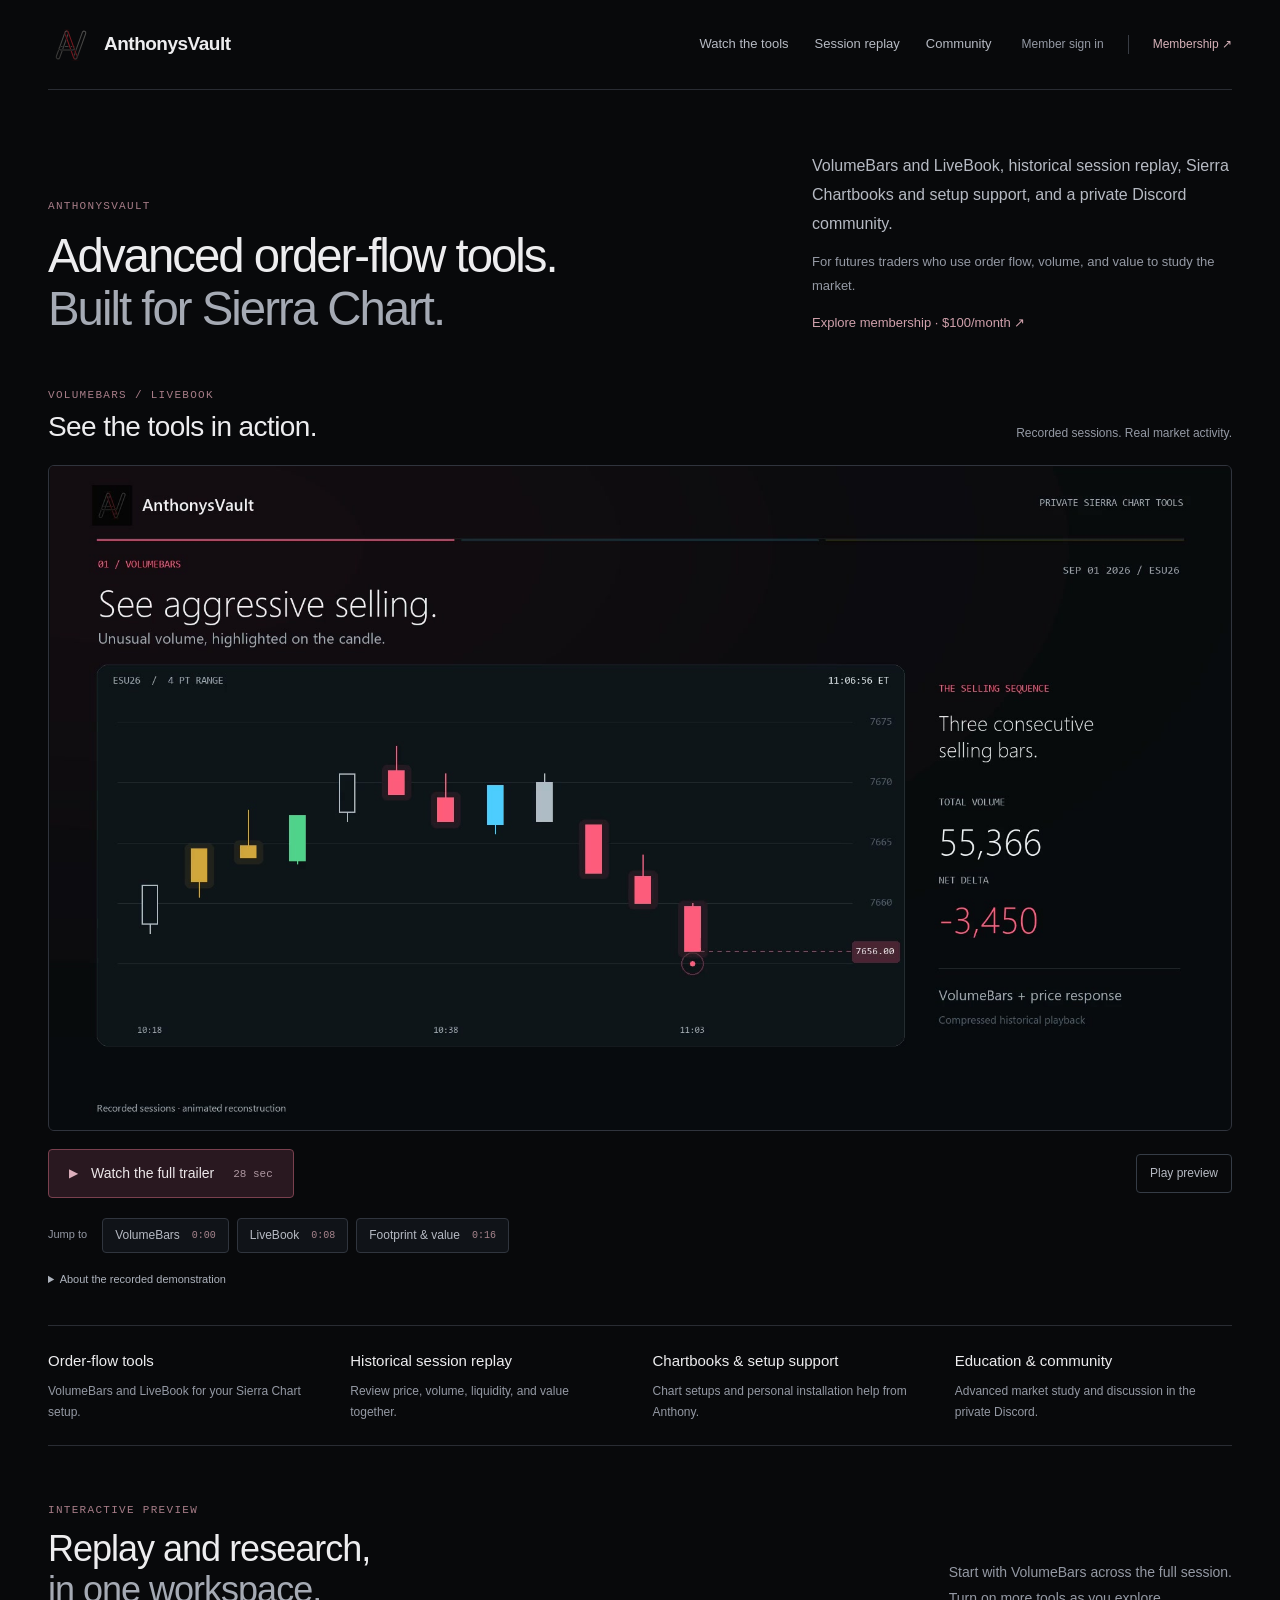
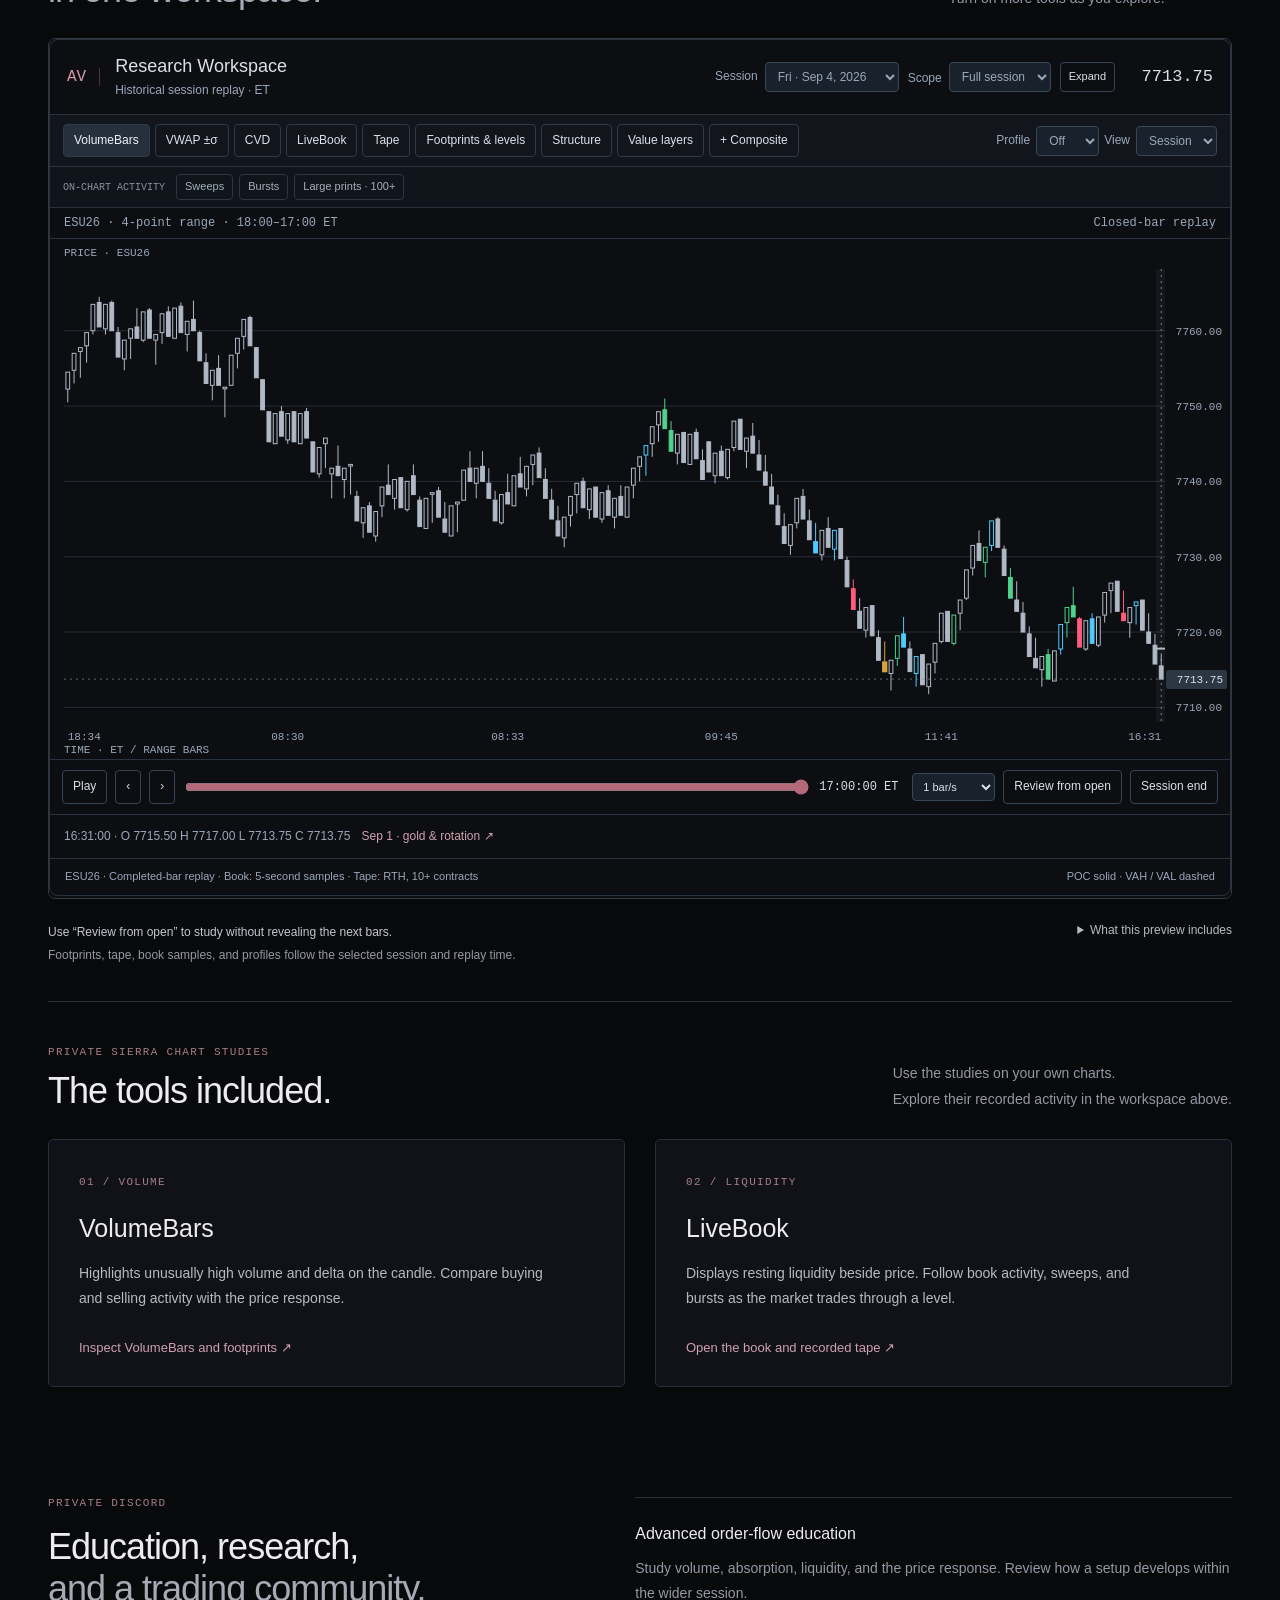
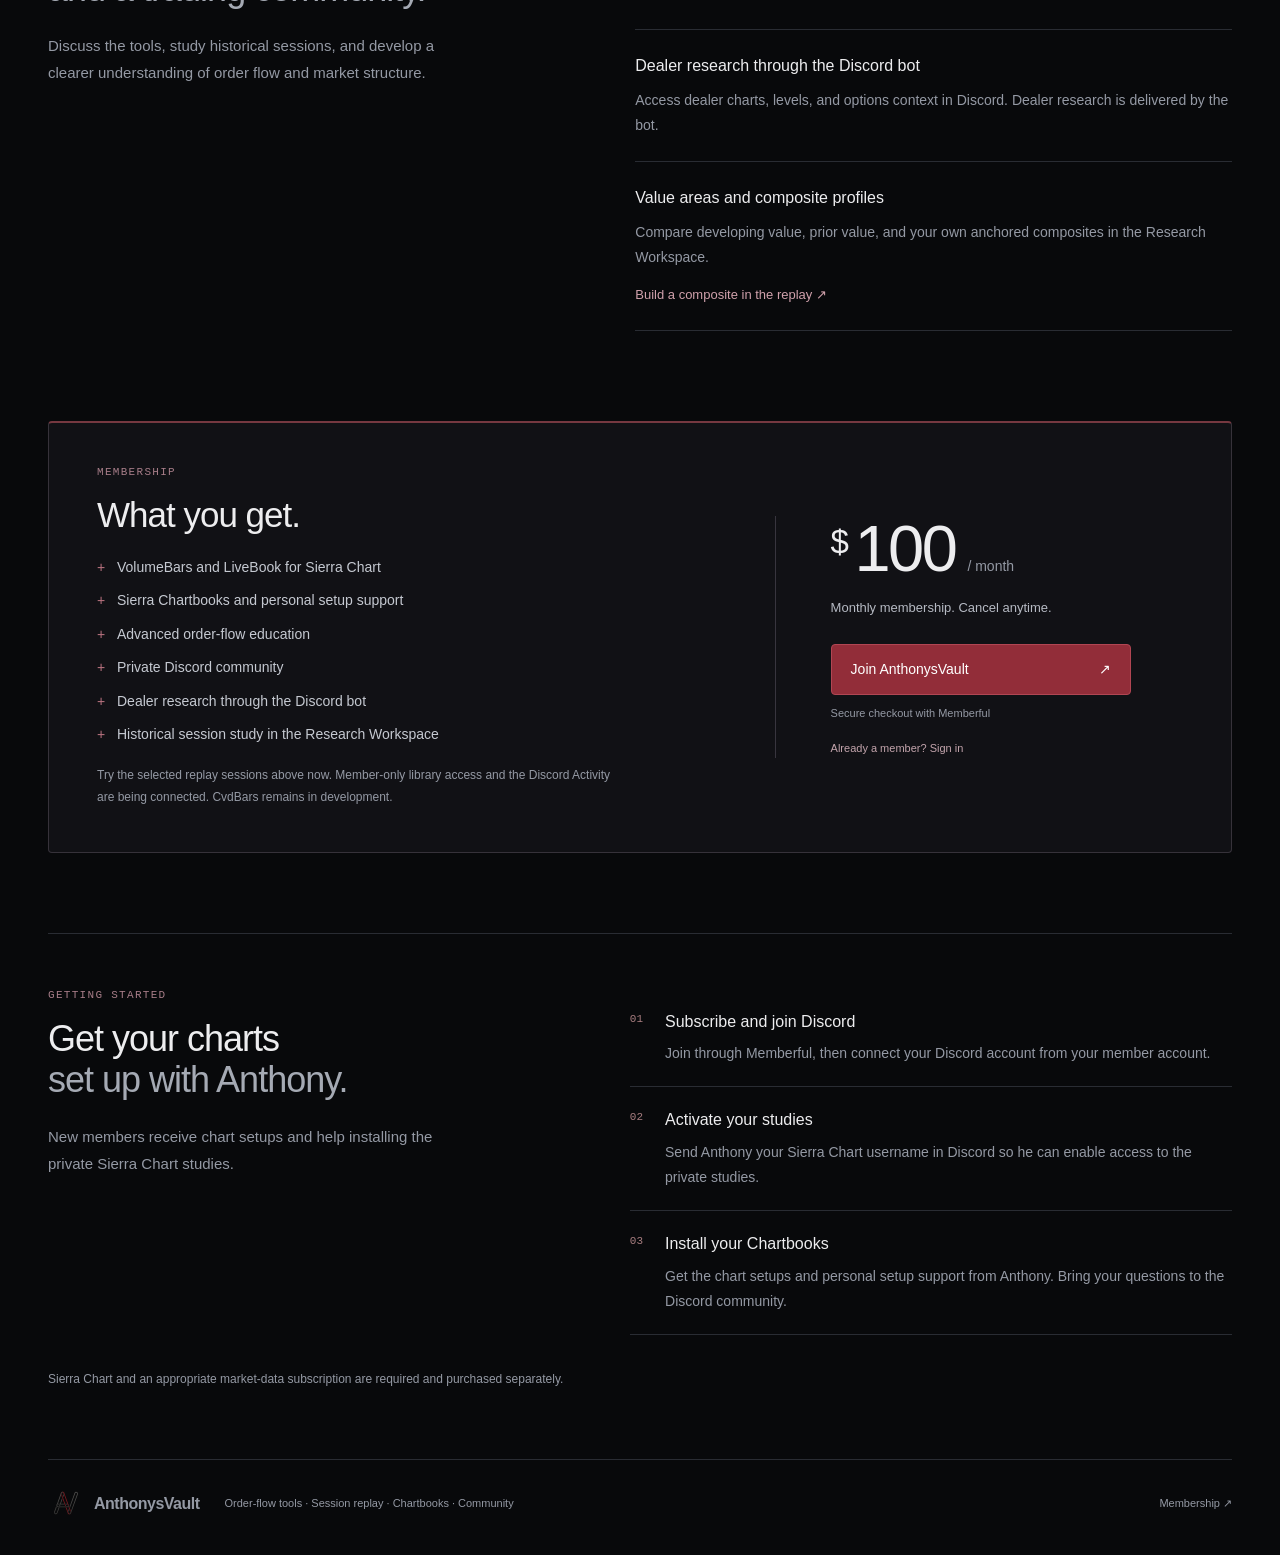
==== index.html @ d4a2fdd4 "Add Plausible analytics (WF-001 baseline) - no visual or copy change" ====
<!doctype html>
<html lang="en">
<head><meta charset="utf-8"><meta name="viewport" content="width=device-width,initial-scale=1"><title>AnthonysVault — Advanced order-flow tools for Sierra Chart</title><meta name="description" content="VolumeBars and LiveBook for Sierra Chart. Historical session replay, chartbooks and personal setup support, advanced education, and a private Discord community. $100/month."><meta name="theme-color" content="#08090b"><link rel="icon" href="assets/vault.svg" type="image/svg+xml"><link rel="stylesheet" href="site.css?v=20260917-7"><script src="site.js?v=20260921-1" defer></script>
<!-- Privacy-friendly analytics by Plausible -->
<script async src="https://plausible.io/js/pa-Hq44Lk_SXXTGRcr0beHpS.js"></script>
<script>
  window.plausible=window.plausible||function(){(plausible.q=plausible.q||[]).push(arguments)},plausible.init=plausible.init||function(i){plausible.o=i||{}};
  plausible.init()
</script>
</head>
<body id="top"><a class="skip" href="#tools-demo">Skip to the tool demonstration</a>
<header class="masthead wrap"><a class="brand" href="#top" aria-label="AnthonysVault home"><img src="assets/vault.svg" width="46" height="46" alt=""><span>AnthonysVault</span></a><nav aria-label="Main navigation"><a href="#tools-demo">Watch the tools</a><a href="#replay">Session replay</a><a href="#community">Community</a></nav><div class="member-nav"><a href="https://members.anthonyslab.shop/account" class="member-signin">Member sign in</a><a class="header-cta" href="#membership">Membership ↗</a></div></header>
<main>
<section class="intro wrap" aria-labelledby="offer-title"><div><p class="eyebrow">ANTHONYSVAULT</p><h1 id="offer-title">Advanced order-flow tools.<br><span>Built for Sierra Chart.</span></h1></div><div class="intro-copy"><p>VolumeBars and LiveBook, historical session replay, Sierra Chartbooks and setup support, and a private Discord community.</p><p class="muted">For futures traders who use order flow, volume, and value to study the market.</p><a href="#membership" class="text-link">Explore membership · $100/month ↗</a></div></section>
<section class="trailer-section wrap" id="tools-demo" aria-labelledby="trailer-title">
<div class="trailer-heading"><div><p class="eyebrow">VOLUMEBARS / LIVEBOOK</p><h2 id="trailer-title">See the tools in action.</h2></div><span>Recorded sessions. Real market activity.</span></div>
<div class="trailer-stage"><video id="hero-loop" muted loop playsinline preload="none" poster="assets/vault-loop-v2.jpg" data-src="assets/vault-loop-v2.mp4" aria-hidden="true" tabindex="-1"></video></div>
<div class="trailer-controls"><button class="watch-trailer" data-trailer="0" aria-haspopup="dialog" aria-controls="trailer-dialog"><span class="play-icon" aria-hidden="true">▶</span>Watch the full trailer <span class="duration">28 sec</span></button><button id="loop-toggle" class="loop-toggle" aria-controls="hero-loop" aria-pressed="false">Play preview</button></div>
<div class="trailer-chapters" role="group" aria-label="Trailer chapters"><span class="chapter-label">Jump to</span><button data-trailer="0" aria-haspopup="dialog" aria-controls="trailer-dialog"><span>VolumeBars</span><small>0:00</small></button><button data-trailer="8" aria-haspopup="dialog" aria-controls="trailer-dialog"><span>LiveBook</span><small>0:08</small></button><button data-trailer="16" aria-haspopup="dialog" aria-controls="trailer-dialog"><span>Footprint &amp; value</span><small>0:16</small></button></div>
<details class="trailer-notes"><summary>About the recorded demonstration</summary><p>September 1 and September 15, 2026. Dates and contracts are labeled in the film. These are animated reconstructions of recorded activity; the native Sierra Chart layout may differ. Selected historical examples do not establish trading performance.</p><p>The first sequence shows three consecutive selling bars with 55,366 contracts in total volume. The LiveBook sequence shows a 517-contract buy sweep and returning displayed offers; it does not identify an individual trader or order. The final sequence follows a gold bar with 18,887 contracts, its bid/ask footprint, cumulative delta, and developing volume profile.</p></details>
<noscript><p class="trailer-fallback"><a href="assets/vault-trailer-v2.mp4">Watch the 28-second tool demonstration ↗</a></p></noscript>
</section>
<section class="offer-summary wrap" aria-label="What AnthonysVault provides"><div><h2>Order-flow tools</h2><p>VolumeBars and LiveBook for your Sierra Chart setup.</p></div><div><h2>Historical session replay</h2><p>Review price, volume, liquidity, and value together.</p></div><div><h2>Chartbooks &amp; setup support</h2><p>Chart setups and personal installation help from Anthony.</p></div><div><h2>Education &amp; community</h2><p>Advanced market study and discussion in the private Discord.</p></div></section>
<section class="replay-section wrap" id="replay" aria-labelledby="replay-title"><div class="section-heading"><div><p class="eyebrow">INTERACTIVE PREVIEW</p><h2 id="replay-title">Replay and research,<br><span>in one workspace.</span></h2></div><p>Start with VolumeBars across the full session.<br>Turn on more tools as you explore.</p></div>
<iframe id="research-workspace" src="workspace.html?v=20260917-7" loading="lazy" title="AnthonysVault Research Workspace: session replay, VolumeBars, LiveBook, tape, footprints, and custom profiles" allow="fullscreen" allowfullscreen></iframe>
<div class="replay-under"><p><strong>Use “Review from open” to study without revealing the next bars.</strong><br>Footprints, tape, book samples, and profiles follow the selected session and replay time.</p><details><summary>What this preview includes</summary><p>Three selected ESU26 sessions: September 1, 3, and 4, 2026. The workspace supports manual replay and setup review. These examples do not establish trading performance.</p><p>VolumeBars colors come from saved Sierra Chart exports. Footprints show recorded bid × ask volume where the bar boundary reconciles. The CVD trace is cumulative delta; CvdBars is a separate study still in development.</p><p>Book snapshots are sampled every five seconds. The tape displays individual recorded RTH prints of 10+ contracts, with size and side filters. Sweep and burst markers use grouped recorded executions. Trade size does not identify a participant.</p><p>Custom composites use completed five-minute intervals. All sample times are Eastern. The web reconstruction can differ from the native Sierra studies.</p></details></div></section>
<section class="tools wrap" id="tools" aria-labelledby="tools-title"><div class="section-heading"><div><p class="eyebrow">PRIVATE SIERRA CHART STUDIES</p><h2 id="tools-title">The tools included.</h2></div><p>Use the studies on your own charts.<br>Explore their recorded activity in the workspace above.</p></div><div class="tool-grid"><article><span class="tool-number">01 / VOLUME</span><h3>VolumeBars</h3><p>Highlights unusually high volume and delta on the candle. Compare buying and selling activity with the price response.</p><button class="text-link" data-explore="volume">Inspect VolumeBars and footprints ↗</button></article><article><span class="tool-number">02 / LIQUIDITY</span><h3>LiveBook</h3><p>Displays resting liquidity beside price. Follow book activity, sweeps, and bursts as the market trades through a level.</p><button class="text-link" data-explore="tape">Open the book and recorded tape ↗</button></article></div></section>
<section class="community wrap" id="community" aria-labelledby="community-title"><div><p class="eyebrow">PRIVATE DISCORD</p><h2 id="community-title">Education, research,<br><span>and a trading community.</span></h2><p>Discuss the tools, study historical sessions, and develop a clearer understanding of order flow and market structure.</p></div><div class="community-list"><article><h3>Advanced order-flow education</h3><p>Study volume, absorption, liquidity, and the price response. Review how a setup develops within the wider session.</p></article><article><h3>Dealer research through the Discord bot</h3><p>Access dealer charts, levels, and options context in Discord. Dealer research is delivered by the bot.</p></article><article><h3>Value areas and composite profiles</h3><p>Compare developing value, prior value, and your own anchored composites in the Research Workspace.</p><button class="text-link" data-explore="value">Build a composite in the replay ↗</button></article></div></section>
<section class="membership wrap" id="membership" aria-labelledby="membership-title"><div class="membership-inner"><div><p class="eyebrow">MEMBERSHIP</p><h2 id="membership-title">What you get.</h2><ul class="membership-includes"><li>VolumeBars and LiveBook for Sierra Chart</li><li>Sierra Chartbooks and personal setup support</li><li>Advanced order-flow education</li><li>Private Discord community</li><li>Dealer research through the Discord bot</li><li>Historical session study in the Research Workspace</li></ul><p class="release-note">Try the selected replay sessions above now. Member-only library access and the Discord Activity are being connected. CvdBars remains in development.</p></div><div class="membership-price"><div class="price"><span>$</span>100<span>/ month</span></div><p>Monthly membership. Cancel anytime.</p><a class="primary-button" id="membership-open" href="https://members.anthonyslab.shop/checkout?plan=149330">Join AnthonysVault <span aria-hidden="true">↗</span></a><span class="checkout-note">Secure checkout with Memberful</span><a class="account-link" href="https://members.anthonyslab.shop/account">Already a member? Sign in</a></div></div></section>
<section class="getting-started wrap" aria-labelledby="getting-started-title"><div><p class="eyebrow">GETTING STARTED</p><h2 id="getting-started-title">Get your charts<br><span>set up with Anthony.</span></h2><p>New members receive chart setups and help installing the private Sierra Chart studies.</p></div><ol><li><span>01</span><div><h3>Subscribe and join Discord</h3><p>Join through Memberful, then connect your Discord account from your member account.</p></div></li><li><span>02</span><div><h3>Activate your studies</h3><p>Send Anthony your Sierra Chart username in Discord so he can enable access to the private studies.</p></div></li><li><span>03</span><div><h3>Install your Chartbooks</h3><p>Get the chart setups and personal setup support from Anthony. Bring your questions to the Discord community.</p></div></li></ol><p class="requirements">Sierra Chart and an appropriate market-data subscription are required and purchased separately.</p></section>
</main><footer class="wrap"><a class="brand" href="#top"><img src="assets/vault.svg" width="36" height="36" alt=""><span>AnthonysVault</span></a><span>Order-flow tools · Session replay · Chartbooks · Community</span><a href="#membership">Membership ↗</a></footer>
<dialog id="trailer-dialog" aria-labelledby="full-trailer-title" aria-describedby="full-trailer-description"><div class="trailer-dialog-head"><div><p class="eyebrow">ANTHONYSVAULT</p><h2 id="full-trailer-title">The tools in action.</h2></div><button id="close-trailer" aria-label="Close trailer">Close <span aria-hidden="true">×</span></button></div><video id="full-trailer" controls playsinline preload="none" poster="assets/vault-trailer-v2.jpg" data-src="assets/vault-trailer-v2.mp4" aria-label="AnthonysVault tool demonstration"><track kind="captions" src="assets/vault-trailer-v1.vtt" srclang="en" label="English — tool descriptions"></video><div class="trailer-dialog-foot"><p id="full-trailer-description">VolumeBars, LiveBook, footprints, and value. Recorded sessions with original music.</p><a href="assets/vault-trailer-v2.mp4" target="_blank" rel="noopener">Open video ↗</a></div><p id="trailer-loading" role="status" hidden>Loading trailer…</p><p id="trailer-error" role="status" hidden>The video could not load. Use “Open video” to watch it directly.</p></dialog>
<noscript><p class="noscript">Enable JavaScript to use the interactive replay. Membership details and checkout remain available.</p></noscript></body></html>
---- site.css ----
:root{color-scheme:dark;--bg:#08090b;--panel:#101217;--line:#292c33;--ink:#ededef;--soft:#b6bac3;--muted:#9499a4;--red:#a93640;font:16px/1.6 'Segoe UI',Arial,sans-serif}*{box-sizing:border-box}html{scroll-behavior:smooth;scroll-padding-top:30px}body{margin:0;background:var(--bg);color:var(--ink);-webkit-font-smoothing:antialiased}button,input,select{font:inherit}button{cursor:pointer;border:0;background:none;color:inherit}a{color:inherit;text-decoration:none}button:hover,a:hover{color:#fff}button:focus-visible,a:focus-visible,summary:focus-visible{outline:2px solid #69c5d8;outline-offset:4px}.wrap{width:min(1440px,calc(100% - 96px));margin-inline:auto}.masthead{min-height:90px;display:flex;align-items:center;gap:30px;border-bottom:1px solid var(--line)}.brand{display:flex;align-items:center;gap:10px;font-size:19px;font-weight:600;letter-spacing:-.5px}.brand img{filter:brightness(1.5);mix-blend-mode:lighten}.masthead nav{margin-left:auto;display:flex;gap:26px;font-size:13px;color:var(--soft)}.member-nav{display:flex;align-items:center;gap:24px;font-size:12px}.member-signin{color:var(--muted)}.header-cta{border-left:1px solid #383c44;padding-left:24px;color:#d5b1b8}.intro{padding-block:62px 44px;display:grid;grid-template-columns:1.7fr 1fr;align-items:end;gap:50px}.eyebrow,.tool-number{font:11px Consolas,monospace;letter-spacing:1.3px;color:#a77d88;margin:0 0 17px}h1,h2,h3,p{margin-top:0}h1{font-size:clamp(36px,3.7vw,60px);letter-spacing:-2px;font-weight:400;line-height:1.12;margin:0}h1 span,h2 span{color:#a5aab4}.intro-copy p{font-size:16px;color:var(--soft);margin-bottom:12px;line-height:1.8}.intro-copy p.muted{font-size:13px;color:var(--muted)}.text-link{font-size:13px;color:#d0a1ac;padding:0;text-align:left;line-height:1.8}.offer-summary{display:grid;grid-template-columns:repeat(4,minmax(0,1fr));gap:25px;border-block:1px solid var(--line);padding-block:23px}.offer-summary h2{font-size:15px;font-weight:500;margin:0 0 8px}.offer-summary p{font-size:12px;color:var(--muted);line-height:1.7;margin:0;max-width:260px}.replay-section{padding-top:58px}.section-heading{display:flex;justify-content:space-between;gap:40px;align-items:flex-end;margin-bottom:27px}.section-heading h2,.community h2,.membership h2,.getting-started h2{font-size:36px;line-height:1.15;font-weight:400;letter-spacing:-1px;margin:0}.section-heading .eyebrow{margin-bottom:12px}.section-heading>p{color:var(--muted);font-size:14px;line-height:1.8;margin:0}#research-workspace{display:block;width:100%;height:765px;border:1px solid #343841;border-radius:7px;background:#0c0e12}.replay-under{display:grid;grid-template-columns:1.35fr 1fr;gap:55px;padding-block:22px 35px;color:var(--muted);font-size:12px}.replay-under>p{line-height:1.9;margin:0}.replay-under strong{font-weight:400;color:#c2c8d1}.replay-under details summary{text-align:right;cursor:pointer;color:#b6bac3}.replay-under details p{margin:15px 0 0;line-height:1.7}.tools{padding-block:44px 70px;border-top:1px solid var(--line)}.tool-grid{display:grid;grid-template-columns:1fr 1fr;gap:30px}.tool-grid article{padding:27px 30px;background:#101217;border:1px solid #292e37;border-radius:5px}.tool-grid h3{font-size:25px;font-weight:400;margin:16px 0 13px}.tool-grid p{font-size:14px;color:var(--soft);max-width:470px;line-height:1.8;margin-bottom:22px}.community{display:grid;grid-template-columns:1fr 1.2fr;gap:90px;padding-block:40px 90px}.community>div>p:not(.eyebrow),.getting-started>div>p:not(.eyebrow){color:var(--muted);font-size:15px;line-height:1.8;margin:23px 0;max-width:420px}.community-list article{padding:23px 0;border-bottom:1px solid var(--line)}.community-list article:first-child{border-top:1px solid var(--line)}.community-list h3{font-size:16px;font-weight:500;margin:0 0 9px}.community-list p{font-size:14px;color:var(--muted);line-height:1.8;margin:0}.community-list button{margin-top:13px}.membership{padding-bottom:80px}.membership-inner{display:grid;grid-template-columns:1.5fr 1fr;gap:65px;background:#111115;border:1px solid #36323a;border-top:2px solid #763840;border-radius:4px;padding:43px 48px}.membership h2{font-size:35px;margin-bottom:21px}.membership-includes{padding:0;list-style:none;display:grid;gap:11px;color:#c5c9d1;font-size:14px}.membership-includes li{padding-left:20px;position:relative}.membership-includes li:before{content:'+';color:#b97380;position:absolute;left:0}.release-note{font-size:12px;color:var(--muted);line-height:1.8;margin:20px 0 0;max-width:530px}.membership-price{align-self:center;border-left:1px solid #38353e;padding-left:55px}.price{display:flex;gap:4px;align-items:baseline;font-size:65px;font-weight:300;letter-spacing:-2.5px;line-height:1}.price>span:first-child{font-size:33px;align-self:flex-start;padding-top:9px;margin-right:4px}.price>span:last-child{font-size:14px;color:var(--muted);letter-spacing:0;margin-left:8px}.membership-price>p{font-size:13px;color:var(--soft);margin:17px 0 25px}.primary-button{width:100%;max-width:300px;padding:13px 19px;display:flex;justify-content:space-between;gap:20px;align-items:center;background:#922d39;border:1px solid #b14653;border-radius:4px;font-size:14px;color:#fff}.primary-button:hover{background:#a93745}.checkout-note,.account-link{display:block;font-size:11px;color:var(--muted);margin-top:10px}.account-link{color:#c3a4ac;margin-top:18px}.getting-started{display:grid;grid-template-columns:1fr 1.2fr;gap:30px 80px;padding-block:55px 70px;border-top:1px solid var(--line)}.getting-started ol{list-style:none;padding:0;margin:0}.getting-started li{display:flex;gap:22px;padding:20px 0;border-bottom:1px solid var(--line)}.getting-started li>span{font:11px Consolas,monospace;color:#a87e80;padding-top:4px}.getting-started h3{font-size:16px;font-weight:500;margin:0 0 7px}.getting-started li p{font-size:14px;color:var(--muted);line-height:1.8;margin:0}.requirements{grid-column:1/-1;font-size:12px;color:var(--muted);margin:5px 0 0}footer{display:flex;align-items:center;gap:25px;border-top:1px solid var(--line);padding:25px 0 30px;font-size:11px;color:var(--muted)}footer .brand{font-size:16px}footer>a:last-child{margin-left:auto}.skip{position:fixed;left:16px;top:-100px;background:#252b35;padding:10px;z-index:20}.skip:focus{top:12px}.noscript{text-align:center;padding:20px;color:var(--soft)}@media(max-width:1100px){.wrap{width:calc(100% - 60px)}.masthead{gap:20px}.masthead nav{gap:18px}.member-signin{display:none}.intro{grid-template-columns:1.5fr 1fr;gap:30px}h1{font-size:42px}.community,.getting-started{gap:40px}.membership-inner{gap:35px;padding:35px}.membership-price{padding-left:30px}}@media(max-width:760px){.wrap{width:calc(100% - 32px)}.masthead{min-height:76px;gap:12px}.masthead nav{display:none}.member-nav{margin-left:auto}.brand{font-size:16px}.brand img{width:38px;height:38px}.header-cta{border:0;padding:0;font-size:12px}.intro{display:block;padding-block:35px}.intro-copy{margin-top:24px}.intro-copy p{font-size:14px;max-width:560px}h1{font-size:40px;letter-spacing:-1.7px}.offer-summary{grid-template-columns:1fr 1fr;gap:24px 20px}.offer-summary h2{font-size:14px}.replay-section{padding-top:38px}.section-heading{display:block;margin-bottom:20px}.section-heading h2,.community h2,.getting-started h2{font-size:30px}.section-heading>p{margin-top:15px;font-size:13px}.replay-under{display:block;font-size:11px;padding-bottom:28px}.replay-under details{margin-top:15px}.replay-under details summary{text-align:left}.tool-grid{grid-template-columns:1fr;gap:15px}.tool-grid article{padding:24px}.tools{padding-block:32px 42px}.community{grid-template-columns:1fr;gap:15px;padding-block:15px 48px}.community>div>p:not(.eyebrow){max-width:560px}.membership{padding-bottom:45px}.membership-inner{grid-template-columns:1fr;gap:26px;padding:27px 24px}.membership-price{border-left:0;border-top:1px solid #38353e;padding:27px 0 0}.membership h2{font-size:30px}.membership-includes{font-size:13px}.getting-started{grid-template-columns:1fr;gap:10px;padding-block:35px 45px}.requirements{margin-top:20px}footer{flex-wrap:wrap;gap:15px}footer>span{order:3;width:100%;font-size:10px}footer>a:last-child{font-size:11px}#research-workspace{height:1180px}}@media(max-width:380px){h1{font-size:34px}.brand{font-size:15px}.brand img{width:30px;height:30px}.header-cta{font-size:11px}.offer-summary h2{font-size:13px}}@media(prefers-reduced-motion:reduce){html{scroll-behavior:auto}}
.trailer-section{padding:10px 0 37px}.trailer-heading{display:flex;align-items:end;justify-content:space-between;gap:25px;margin-bottom:22px}.trailer-heading .eyebrow{margin-bottom:9px}.trailer-heading h2{font-size:28px;line-height:1.2;font-weight:400;letter-spacing:-.6px;margin:0}.trailer-heading>span{color:var(--muted);font-size:12px}.trailer-stage{overflow:hidden;aspect-ratio:16/9;border:1px solid #30343d;border-radius:6px;background:#090b0e}.trailer-stage video{display:block;width:100%;height:100%;object-fit:contain}.trailer-controls{display:flex;justify-content:space-between;align-items:center;gap:15px;padding:18px 0}.watch-trailer{display:flex;align-items:center;gap:13px;color:#ece7e9;font-size:14px;background:#291820;border:1px solid #79404e;border-radius:4px;padding:12px 20px}.watch-trailer:hover{background:#39202b}.play-icon{font-size:12px;color:#dcafbc}.watch-trailer .duration{font:11px Consolas,monospace;color:#af98a2;padding-left:6px}.loop-toggle{font-size:12px;color:var(--soft);border:1px solid #353c46;border-radius:4px;padding:9px 13px}.loop-toggle:hover{background:#161b23}.trailer-notes{font-size:11px;color:var(--muted);max-width:1000px}.trailer-notes summary{cursor:pointer;color:#adb3bd}.trailer-notes p{line-height:1.9;margin:13px 0 0}.trailer-fallback{font-size:13px;margin-top:18px}.trailer-open{overflow:hidden}#trailer-dialog{padding:22px;width:min(1200px,calc(100vw - 40px));max-height:calc(100dvh - 40px);background:#0e1116;color:var(--ink);border:1px solid #3d414c;border-radius:9px;overflow:auto}#trailer-dialog::backdrop{background:#030508e8;backdrop-filter:blur(7px)}.trailer-dialog-head{display:flex;align-items:center;justify-content:space-between;gap:20px;margin-bottom:18px}.trailer-dialog-head .eyebrow{margin-bottom:5px}.trailer-dialog-head h2{font-weight:400;font-size:23px;letter-spacing:-.4px;margin:0}#close-trailer{font-size:13px;color:#c8cbd4;padding:9px 12px;border:1px solid #373d47;border-radius:4px}#close-trailer span{font-size:20px;padding-left:10px}#full-trailer{display:block;background:#090b0e;width:100%;max-height:calc(100dvh - 230px);aspect-ratio:16/9}.trailer-dialog-foot{display:flex;align-items:center;justify-content:space-between;gap:20px;margin-top:16px;font-size:11px;color:var(--muted)}.trailer-dialog-foot p{margin:0}.trailer-dialog-foot a{color:#c7a9b2;white-space:nowrap}#trailer-error{font-size:13px;color:#e0afb5;margin:14px 0 0}@media(max-width:760px){.trailer-section{padding-top:0;padding-bottom:30px}.trailer-heading{display:block;margin-bottom:17px}.trailer-heading h2{font-size:25px}.trailer-heading>span{display:block;margin-top:10px;font-size:11px}.trailer-controls{padding:13px 0}.watch-trailer{font-size:12px;padding:11px 13px;gap:9px}.watch-trailer .duration{font-size:10px;padding-left:0}.loop-toggle{font-size:11px;padding:9px 10px}#trailer-dialog{padding:15px;width:calc(100vw - 24px);max-height:calc(100dvh - 24px)}.trailer-dialog-head h2{font-size:20px}.trailer-dialog-foot{align-items:start;gap:14px}.trailer-dialog-foot p{max-width:220px}}@media(max-width:380px){.watch-trailer{font-size:11px;padding:10px;gap:7px}.watch-trailer .duration{display:none}}
#trailer-dialog.portrait-film{width:min(530px,calc(100vw - 24px))}#trailer-dialog.portrait-film #full-trailer{height:min(66dvh,740px);max-height:calc(100dvh - 210px);aspect-ratio:9/16;object-fit:contain}#trailer-dialog.portrait-film .trailer-dialog-foot{font-size:10px;gap:12px}

.trailer-chapters{display:flex;align-items:center;flex-wrap:wrap;gap:8px;padding:2px 0 18px}.chapter-label{font-size:11px;color:var(--muted);margin-right:7px}.trailer-chapters button{display:inline-flex;align-items:center;gap:12px;padding:8px 12px;border:1px solid #30353e;border-radius:4px;background:#101318;text-align:left;line-height:1.4}.trailer-chapters button:hover{border-color:#925a6a;background:#20171d}.trailer-chapters button span{font-size:12px;color:var(--soft)}.trailer-chapters small{font:10px Consolas,monospace;color:#a7848d}@media(max-width:460px){.trailer-chapters{gap:7px}.chapter-label{flex-basis:100%;margin:0 0 2px}.trailer-chapters button{gap:9px;padding:8px 10px}.trailer-chapters button span{font-size:11px}}
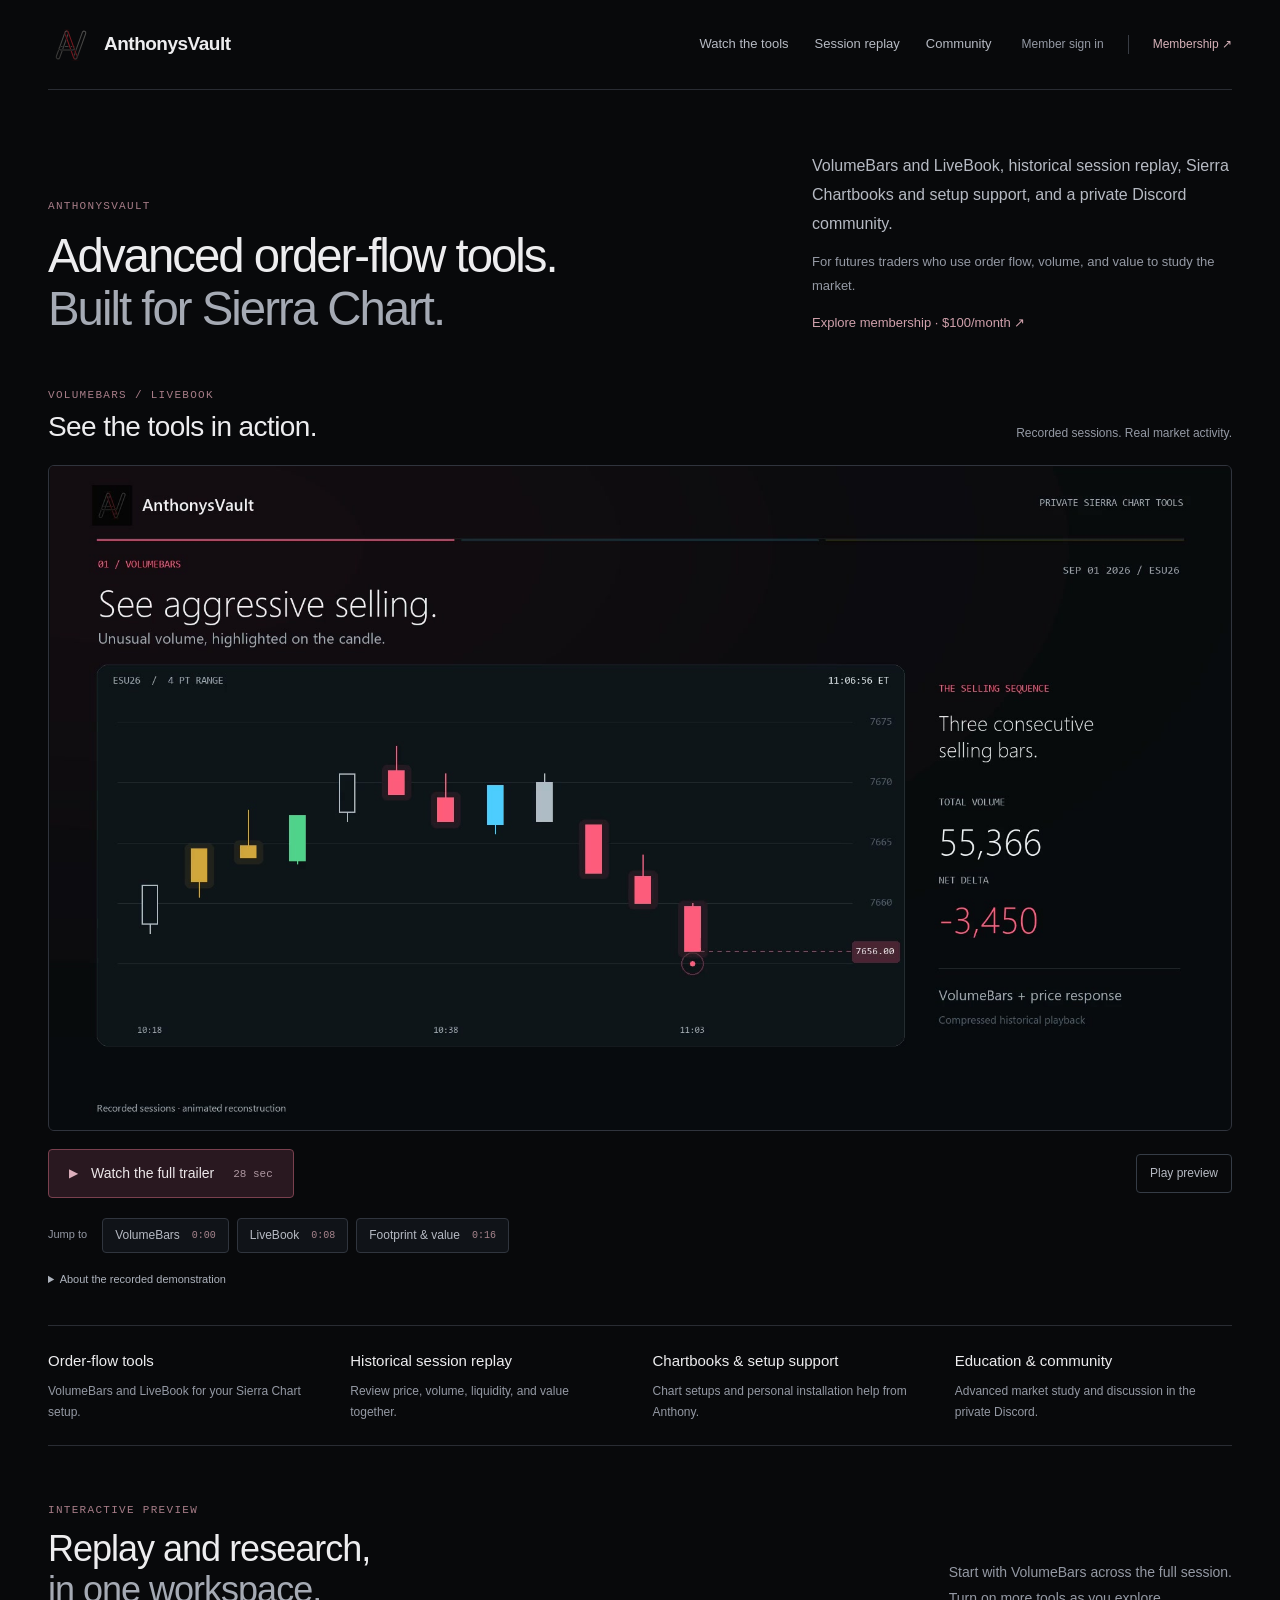
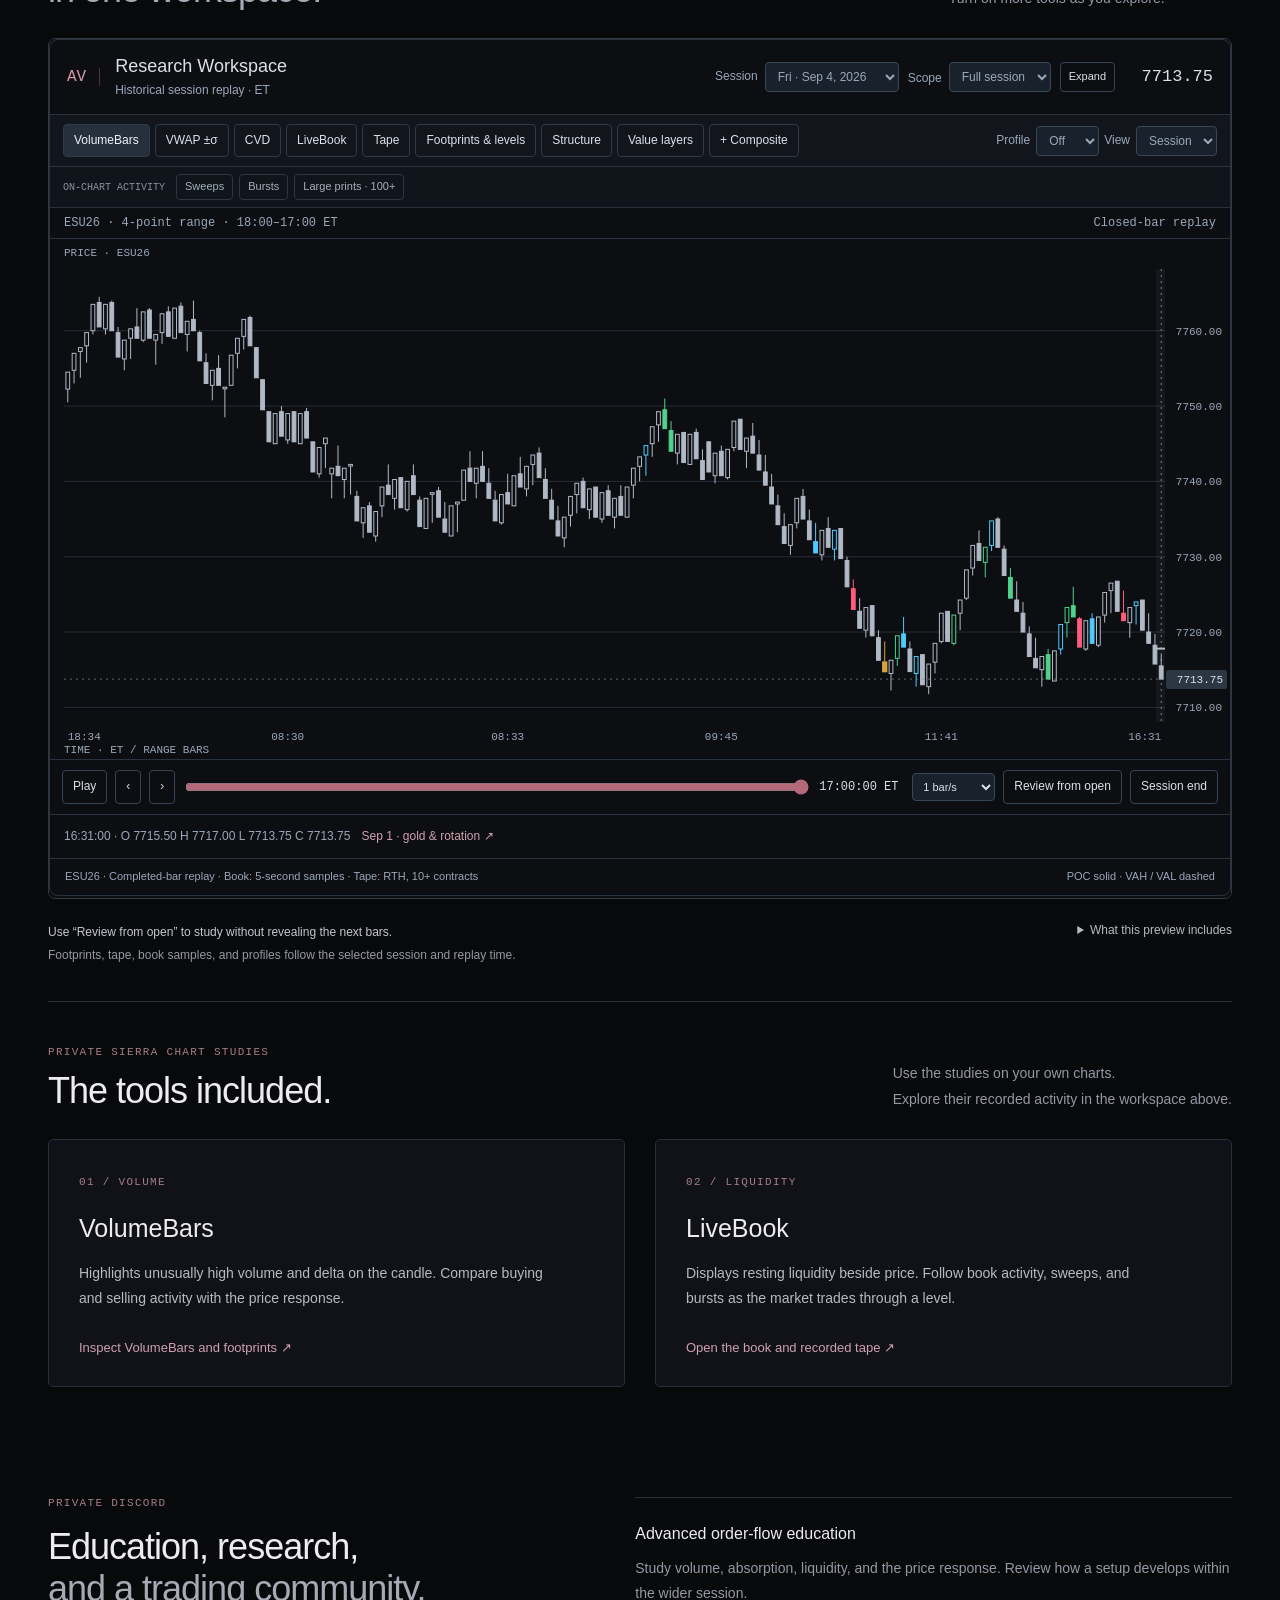
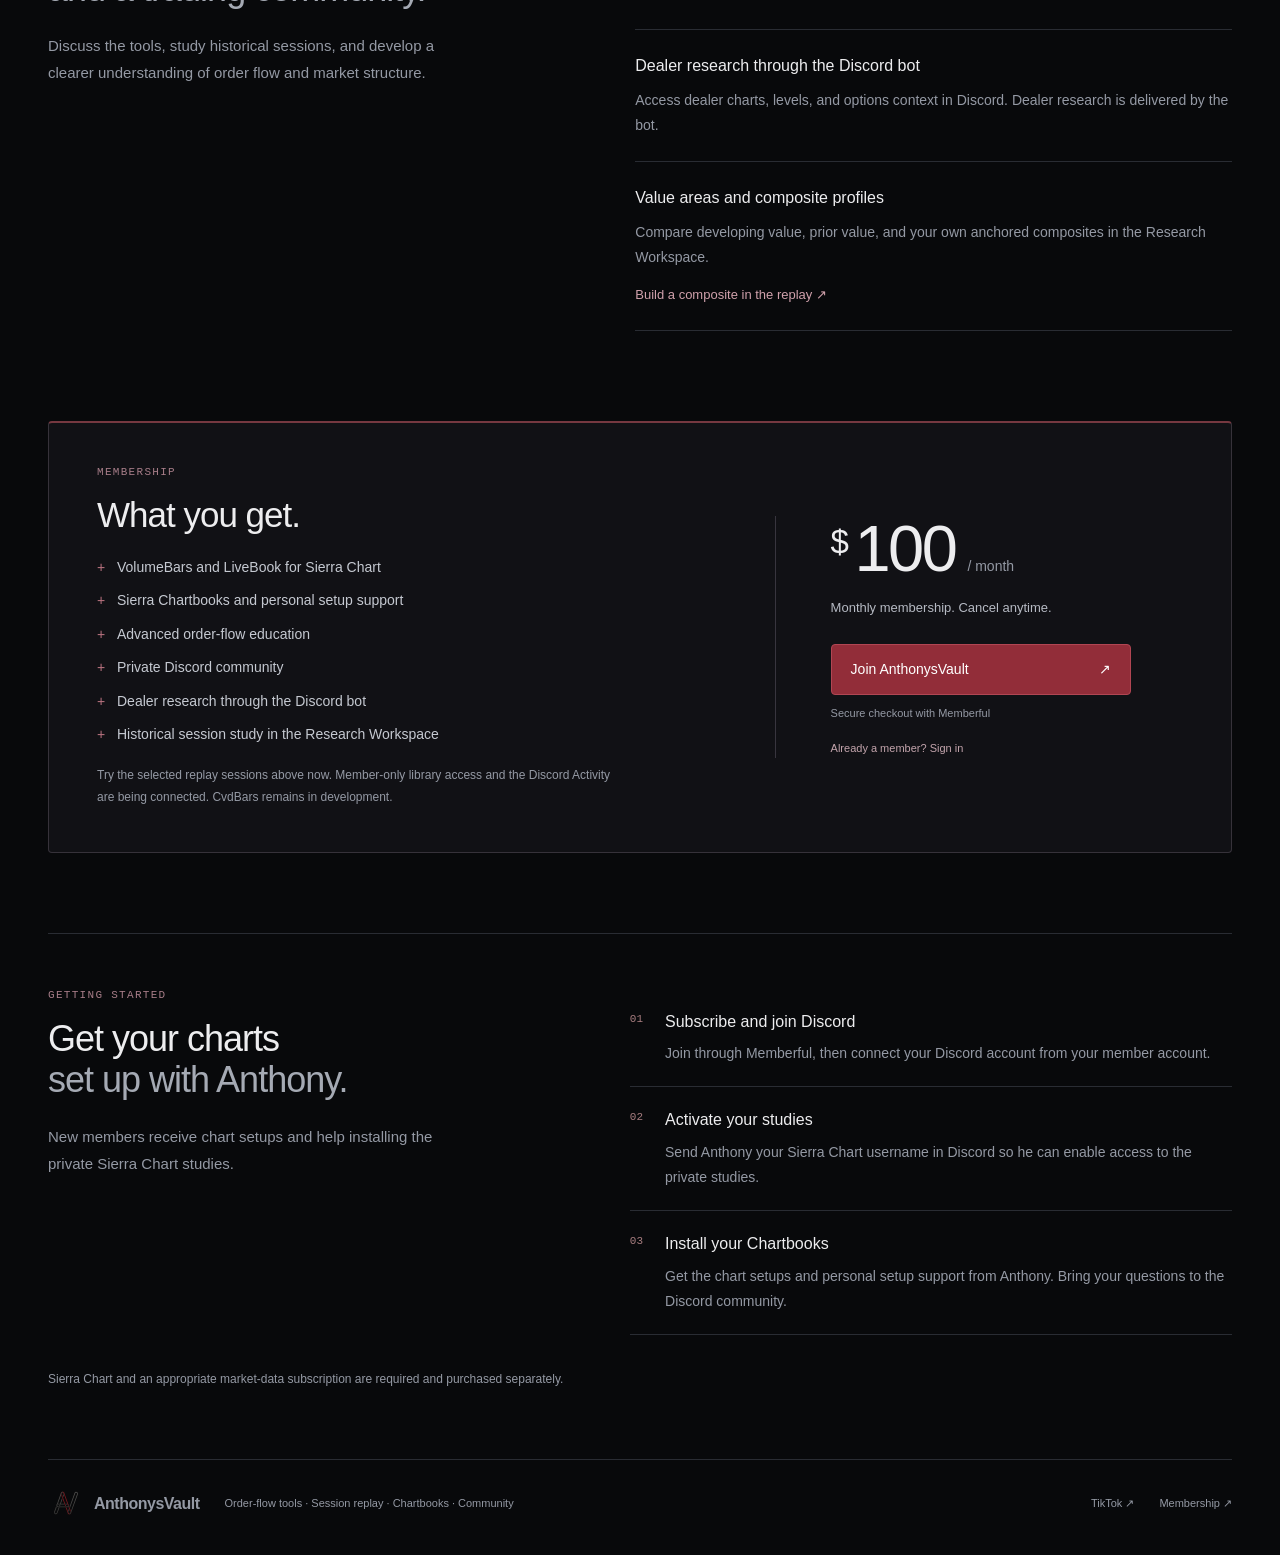
==== commit 919d397f: "Add TikTok link to footer - no analytics change" ====
--- a/index.html
+++ b/index.html
@@ -1,6 +1,6 @@
 <!doctype html>
 <html lang="en">
-<head><meta charset="utf-8"><meta name="viewport" content="width=device-width,initial-scale=1"><title>AnthonysVault — Advanced order-flow tools for Sierra Chart</title><meta name="description" content="VolumeBars and LiveBook for Sierra Chart. Historical session replay, chartbooks and personal setup support, advanced education, and a private Discord community. $100/month."><meta name="theme-color" content="#08090b"><link rel="icon" href="assets/vault.svg" type="image/svg+xml"><link rel="stylesheet" href="site.css?v=20260917-7"><script src="site.js?v=20260921-1" defer></script>
+<head><meta charset="utf-8"><meta name="viewport" content="width=device-width,initial-scale=1"><title>AnthonysVault — Advanced order-flow tools for Sierra Chart</title><meta name="description" content="VolumeBars and LiveBook for Sierra Chart. Historical session replay, chartbooks and personal setup support, advanced education, and a private Discord community. $100/month."><meta name="theme-color" content="#08090b"><link rel="icon" href="assets/vault.svg" type="image/svg+xml"><link rel="stylesheet" href="site.css?v=20260930-1"><script src="site.js?v=20260921-1" defer></script>
 <!-- Privacy-friendly analytics by Plausible -->
 <script async src="https://plausible.io/js/pa-Hq44Lk_SXXTGRcr0beHpS.js"></script>
 <script>
@@ -28,7 +28,7 @@
 <section class="community wrap" id="community" aria-labelledby="community-title"><div><p class="eyebrow">PRIVATE DISCORD</p><h2 id="community-title">Education, research,<br><span>and a trading community.</span></h2><p>Discuss the tools, study historical sessions, and develop a clearer understanding of order flow and market structure.</p></div><div class="community-list"><article><h3>Advanced order-flow education</h3><p>Study volume, absorption, liquidity, and the price response. Review how a setup develops within the wider session.</p></article><article><h3>Dealer research through the Discord bot</h3><p>Access dealer charts, levels, and options context in Discord. Dealer research is delivered by the bot.</p></article><article><h3>Value areas and composite profiles</h3><p>Compare developing value, prior value, and your own anchored composites in the Research Workspace.</p><button class="text-link" data-explore="value">Build a composite in the replay ↗</button></article></div></section>
 <section class="membership wrap" id="membership" aria-labelledby="membership-title"><div class="membership-inner"><div><p class="eyebrow">MEMBERSHIP</p><h2 id="membership-title">What you get.</h2><ul class="membership-includes"><li>VolumeBars and LiveBook for Sierra Chart</li><li>Sierra Chartbooks and personal setup support</li><li>Advanced order-flow education</li><li>Private Discord community</li><li>Dealer research through the Discord bot</li><li>Historical session study in the Research Workspace</li></ul><p class="release-note">Try the selected replay sessions above now. Member-only library access and the Discord Activity are being connected. CvdBars remains in development.</p></div><div class="membership-price"><div class="price"><span>$</span>100<span>/ month</span></div><p>Monthly membership. Cancel anytime.</p><a class="primary-button" id="membership-open" href="https://members.anthonyslab.shop/checkout?plan=149330">Join AnthonysVault <span aria-hidden="true">↗</span></a><span class="checkout-note">Secure checkout with Memberful</span><a class="account-link" href="https://members.anthonyslab.shop/account">Already a member? Sign in</a></div></div></section>
 <section class="getting-started wrap" aria-labelledby="getting-started-title"><div><p class="eyebrow">GETTING STARTED</p><h2 id="getting-started-title">Get your charts<br><span>set up with Anthony.</span></h2><p>New members receive chart setups and help installing the private Sierra Chart studies.</p></div><ol><li><span>01</span><div><h3>Subscribe and join Discord</h3><p>Join through Memberful, then connect your Discord account from your member account.</p></div></li><li><span>02</span><div><h3>Activate your studies</h3><p>Send Anthony your Sierra Chart username in Discord so he can enable access to the private studies.</p></div></li><li><span>03</span><div><h3>Install your Chartbooks</h3><p>Get the chart setups and personal setup support from Anthony. Bring your questions to the Discord community.</p></div></li></ol><p class="requirements">Sierra Chart and an appropriate market-data subscription are required and purchased separately.</p></section>
-</main><footer class="wrap"><a class="brand" href="#top"><img src="assets/vault.svg" width="36" height="36" alt=""><span>AnthonysVault</span></a><span>Order-flow tools · Session replay · Chartbooks · Community</span><a href="#membership">Membership ↗</a></footer>
+</main><footer class="wrap"><a class="brand" href="#top"><img src="assets/vault.svg" width="36" height="36" alt=""><span>AnthonysVault</span></a><span>Order-flow tools · Session replay · Chartbooks · Community</span><div class="footer-links"><a href="https://www.tiktok.com/@nasdaqant" target="_blank" rel="noopener noreferrer" aria-label="Anthony's Vault on TikTok (@nasdaqant)" title="Anthony's Vault on TikTok (@nasdaqant)">TikTok ↗</a><a href="#membership">Membership ↗</a></div></footer>
 <dialog id="trailer-dialog" aria-labelledby="full-trailer-title" aria-describedby="full-trailer-description"><div class="trailer-dialog-head"><div><p class="eyebrow">ANTHONYSVAULT</p><h2 id="full-trailer-title">The tools in action.</h2></div><button id="close-trailer" aria-label="Close trailer">Close <span aria-hidden="true">×</span></button></div><video id="full-trailer" controls playsinline preload="none" poster="assets/vault-trailer-v2.jpg" data-src="assets/vault-trailer-v2.mp4" aria-label="AnthonysVault tool demonstration"><track kind="captions" src="assets/vault-trailer-v1.vtt" srclang="en" label="English — tool descriptions"></video><div class="trailer-dialog-foot"><p id="full-trailer-description">VolumeBars, LiveBook, footprints, and value. Recorded sessions with original music.</p><a href="assets/vault-trailer-v2.mp4" target="_blank" rel="noopener">Open video ↗</a></div><p id="trailer-loading" role="status" hidden>Loading trailer…</p><p id="trailer-error" role="status" hidden>The video could not load. Use “Open video” to watch it directly.</p></dialog>
 <noscript><p class="noscript">Enable JavaScript to use the interactive replay. Membership details and checkout remain available.</p></noscript></body></html>
 
--- a/site.css
+++ b/site.css
@@ -1,4 +1,4 @@
-:root{color-scheme:dark;--bg:#08090b;--panel:#101217;--line:#292c33;--ink:#ededef;--soft:#b6bac3;--muted:#9499a4;--red:#a93640;font:16px/1.6 'Segoe UI',Arial,sans-serif}*{box-sizing:border-box}html{scroll-behavior:smooth;scroll-padding-top:30px}body{margin:0;background:var(--bg);color:var(--ink);-webkit-font-smoothing:antialiased}button,input,select{font:inherit}button{cursor:pointer;border:0;background:none;color:inherit}a{color:inherit;text-decoration:none}button:hover,a:hover{color:#fff}button:focus-visible,a:focus-visible,summary:focus-visible{outline:2px solid #69c5d8;outline-offset:4px}.wrap{width:min(1440px,calc(100% - 96px));margin-inline:auto}.masthead{min-height:90px;display:flex;align-items:center;gap:30px;border-bottom:1px solid var(--line)}.brand{display:flex;align-items:center;gap:10px;font-size:19px;font-weight:600;letter-spacing:-.5px}.brand img{filter:brightness(1.5);mix-blend-mode:lighten}.masthead nav{margin-left:auto;display:flex;gap:26px;font-size:13px;color:var(--soft)}.member-nav{display:flex;align-items:center;gap:24px;font-size:12px}.member-signin{color:var(--muted)}.header-cta{border-left:1px solid #383c44;padding-left:24px;color:#d5b1b8}.intro{padding-block:62px 44px;display:grid;grid-template-columns:1.7fr 1fr;align-items:end;gap:50px}.eyebrow,.tool-number{font:11px Consolas,monospace;letter-spacing:1.3px;color:#a77d88;margin:0 0 17px}h1,h2,h3,p{margin-top:0}h1{font-size:clamp(36px,3.7vw,60px);letter-spacing:-2px;font-weight:400;line-height:1.12;margin:0}h1 span,h2 span{color:#a5aab4}.intro-copy p{font-size:16px;color:var(--soft);margin-bottom:12px;line-height:1.8}.intro-copy p.muted{font-size:13px;color:var(--muted)}.text-link{font-size:13px;color:#d0a1ac;padding:0;text-align:left;line-height:1.8}.offer-summary{display:grid;grid-template-columns:repeat(4,minmax(0,1fr));gap:25px;border-block:1px solid var(--line);padding-block:23px}.offer-summary h2{font-size:15px;font-weight:500;margin:0 0 8px}.offer-summary p{font-size:12px;color:var(--muted);line-height:1.7;margin:0;max-width:260px}.replay-section{padding-top:58px}.section-heading{display:flex;justify-content:space-between;gap:40px;align-items:flex-end;margin-bottom:27px}.section-heading h2,.community h2,.membership h2,.getting-started h2{font-size:36px;line-height:1.15;font-weight:400;letter-spacing:-1px;margin:0}.section-heading .eyebrow{margin-bottom:12px}.section-heading>p{color:var(--muted);font-size:14px;line-height:1.8;margin:0}#research-workspace{display:block;width:100%;height:765px;border:1px solid #343841;border-radius:7px;background:#0c0e12}.replay-under{display:grid;grid-template-columns:1.35fr 1fr;gap:55px;padding-block:22px 35px;color:var(--muted);font-size:12px}.replay-under>p{line-height:1.9;margin:0}.replay-under strong{font-weight:400;color:#c2c8d1}.replay-under details summary{text-align:right;cursor:pointer;color:#b6bac3}.replay-under details p{margin:15px 0 0;line-height:1.7}.tools{padding-block:44px 70px;border-top:1px solid var(--line)}.tool-grid{display:grid;grid-template-columns:1fr 1fr;gap:30px}.tool-grid article{padding:27px 30px;background:#101217;border:1px solid #292e37;border-radius:5px}.tool-grid h3{font-size:25px;font-weight:400;margin:16px 0 13px}.tool-grid p{font-size:14px;color:var(--soft);max-width:470px;line-height:1.8;margin-bottom:22px}.community{display:grid;grid-template-columns:1fr 1.2fr;gap:90px;padding-block:40px 90px}.community>div>p:not(.eyebrow),.getting-started>div>p:not(.eyebrow){color:var(--muted);font-size:15px;line-height:1.8;margin:23px 0;max-width:420px}.community-list article{padding:23px 0;border-bottom:1px solid var(--line)}.community-list article:first-child{border-top:1px solid var(--line)}.community-list h3{font-size:16px;font-weight:500;margin:0 0 9px}.community-list p{font-size:14px;color:var(--muted);line-height:1.8;margin:0}.community-list button{margin-top:13px}.membership{padding-bottom:80px}.membership-inner{display:grid;grid-template-columns:1.5fr 1fr;gap:65px;background:#111115;border:1px solid #36323a;border-top:2px solid #763840;border-radius:4px;padding:43px 48px}.membership h2{font-size:35px;margin-bottom:21px}.membership-includes{padding:0;list-style:none;display:grid;gap:11px;color:#c5c9d1;font-size:14px}.membership-includes li{padding-left:20px;position:relative}.membership-includes li:before{content:'+';color:#b97380;position:absolute;left:0}.release-note{font-size:12px;color:var(--muted);line-height:1.8;margin:20px 0 0;max-width:530px}.membership-price{align-self:center;border-left:1px solid #38353e;padding-left:55px}.price{display:flex;gap:4px;align-items:baseline;font-size:65px;font-weight:300;letter-spacing:-2.5px;line-height:1}.price>span:first-child{font-size:33px;align-self:flex-start;padding-top:9px;margin-right:4px}.price>span:last-child{font-size:14px;color:var(--muted);letter-spacing:0;margin-left:8px}.membership-price>p{font-size:13px;color:var(--soft);margin:17px 0 25px}.primary-button{width:100%;max-width:300px;padding:13px 19px;display:flex;justify-content:space-between;gap:20px;align-items:center;background:#922d39;border:1px solid #b14653;border-radius:4px;font-size:14px;color:#fff}.primary-button:hover{background:#a93745}.checkout-note,.account-link{display:block;font-size:11px;color:var(--muted);margin-top:10px}.account-link{color:#c3a4ac;margin-top:18px}.getting-started{display:grid;grid-template-columns:1fr 1.2fr;gap:30px 80px;padding-block:55px 70px;border-top:1px solid var(--line)}.getting-started ol{list-style:none;padding:0;margin:0}.getting-started li{display:flex;gap:22px;padding:20px 0;border-bottom:1px solid var(--line)}.getting-started li>span{font:11px Consolas,monospace;color:#a87e80;padding-top:4px}.getting-started h3{font-size:16px;font-weight:500;margin:0 0 7px}.getting-started li p{font-size:14px;color:var(--muted);line-height:1.8;margin:0}.requirements{grid-column:1/-1;font-size:12px;color:var(--muted);margin:5px 0 0}footer{display:flex;align-items:center;gap:25px;border-top:1px solid var(--line);padding:25px 0 30px;font-size:11px;color:var(--muted)}footer .brand{font-size:16px}footer>a:last-child{margin-left:auto}.skip{position:fixed;left:16px;top:-100px;background:#252b35;padding:10px;z-index:20}.skip:focus{top:12px}.noscript{text-align:center;padding:20px;color:var(--soft)}@media(max-width:1100px){.wrap{width:calc(100% - 60px)}.masthead{gap:20px}.masthead nav{gap:18px}.member-signin{display:none}.intro{grid-template-columns:1.5fr 1fr;gap:30px}h1{font-size:42px}.community,.getting-started{gap:40px}.membership-inner{gap:35px;padding:35px}.membership-price{padding-left:30px}}@media(max-width:760px){.wrap{width:calc(100% - 32px)}.masthead{min-height:76px;gap:12px}.masthead nav{display:none}.member-nav{margin-left:auto}.brand{font-size:16px}.brand img{width:38px;height:38px}.header-cta{border:0;padding:0;font-size:12px}.intro{display:block;padding-block:35px}.intro-copy{margin-top:24px}.intro-copy p{font-size:14px;max-width:560px}h1{font-size:40px;letter-spacing:-1.7px}.offer-summary{grid-template-columns:1fr 1fr;gap:24px 20px}.offer-summary h2{font-size:14px}.replay-section{padding-top:38px}.section-heading{display:block;margin-bottom:20px}.section-heading h2,.community h2,.getting-started h2{font-size:30px}.section-heading>p{margin-top:15px;font-size:13px}.replay-under{display:block;font-size:11px;padding-bottom:28px}.replay-under details{margin-top:15px}.replay-under details summary{text-align:left}.tool-grid{grid-template-columns:1fr;gap:15px}.tool-grid article{padding:24px}.tools{padding-block:32px 42px}.community{grid-template-columns:1fr;gap:15px;padding-block:15px 48px}.community>div>p:not(.eyebrow){max-width:560px}.membership{padding-bottom:45px}.membership-inner{grid-template-columns:1fr;gap:26px;padding:27px 24px}.membership-price{border-left:0;border-top:1px solid #38353e;padding:27px 0 0}.membership h2{font-size:30px}.membership-includes{font-size:13px}.getting-started{grid-template-columns:1fr;gap:10px;padding-block:35px 45px}.requirements{margin-top:20px}footer{flex-wrap:wrap;gap:15px}footer>span{order:3;width:100%;font-size:10px}footer>a:last-child{font-size:11px}#research-workspace{height:1180px}}@media(max-width:380px){h1{font-size:34px}.brand{font-size:15px}.brand img{width:30px;height:30px}.header-cta{font-size:11px}.offer-summary h2{font-size:13px}}@media(prefers-reduced-motion:reduce){html{scroll-behavior:auto}}
+:root{color-scheme:dark;--bg:#08090b;--panel:#101217;--line:#292c33;--ink:#ededef;--soft:#b6bac3;--muted:#9499a4;--red:#a93640;font:16px/1.6 'Segoe UI',Arial,sans-serif}*{box-sizing:border-box}html{scroll-behavior:smooth;scroll-padding-top:30px}body{margin:0;background:var(--bg);color:var(--ink);-webkit-font-smoothing:antialiased}button,input,select{font:inherit}button{cursor:pointer;border:0;background:none;color:inherit}a{color:inherit;text-decoration:none}button:hover,a:hover{color:#fff}button:focus-visible,a:focus-visible,summary:focus-visible{outline:2px solid #69c5d8;outline-offset:4px}.wrap{width:min(1440px,calc(100% - 96px));margin-inline:auto}.masthead{min-height:90px;display:flex;align-items:center;gap:30px;border-bottom:1px solid var(--line)}.brand{display:flex;align-items:center;gap:10px;font-size:19px;font-weight:600;letter-spacing:-.5px}.brand img{filter:brightness(1.5);mix-blend-mode:lighten}.masthead nav{margin-left:auto;display:flex;gap:26px;font-size:13px;color:var(--soft)}.member-nav{display:flex;align-items:center;gap:24px;font-size:12px}.member-signin{color:var(--muted)}.header-cta{border-left:1px solid #383c44;padding-left:24px;color:#d5b1b8}.intro{padding-block:62px 44px;display:grid;grid-template-columns:1.7fr 1fr;align-items:end;gap:50px}.eyebrow,.tool-number{font:11px Consolas,monospace;letter-spacing:1.3px;color:#a77d88;margin:0 0 17px}h1,h2,h3,p{margin-top:0}h1{font-size:clamp(36px,3.7vw,60px);letter-spacing:-2px;font-weight:400;line-height:1.12;margin:0}h1 span,h2 span{color:#a5aab4}.intro-copy p{font-size:16px;color:var(--soft);margin-bottom:12px;line-height:1.8}.intro-copy p.muted{font-size:13px;color:var(--muted)}.text-link{font-size:13px;color:#d0a1ac;padding:0;text-align:left;line-height:1.8}.offer-summary{display:grid;grid-template-columns:repeat(4,minmax(0,1fr));gap:25px;border-block:1px solid var(--line);padding-block:23px}.offer-summary h2{font-size:15px;font-weight:500;margin:0 0 8px}.offer-summary p{font-size:12px;color:var(--muted);line-height:1.7;margin:0;max-width:260px}.replay-section{padding-top:58px}.section-heading{display:flex;justify-content:space-between;gap:40px;align-items:flex-end;margin-bottom:27px}.section-heading h2,.community h2,.membership h2,.getting-started h2{font-size:36px;line-height:1.15;font-weight:400;letter-spacing:-1px;margin:0}.section-heading .eyebrow{margin-bottom:12px}.section-heading>p{color:var(--muted);font-size:14px;line-height:1.8;margin:0}#research-workspace{display:block;width:100%;height:765px;border:1px solid #343841;border-radius:7px;background:#0c0e12}.replay-under{display:grid;grid-template-columns:1.35fr 1fr;gap:55px;padding-block:22px 35px;color:var(--muted);font-size:12px}.replay-under>p{line-height:1.9;margin:0}.replay-under strong{font-weight:400;color:#c2c8d1}.replay-under details summary{text-align:right;cursor:pointer;color:#b6bac3}.replay-under details p{margin:15px 0 0;line-height:1.7}.tools{padding-block:44px 70px;border-top:1px solid var(--line)}.tool-grid{display:grid;grid-template-columns:1fr 1fr;gap:30px}.tool-grid article{padding:27px 30px;background:#101217;border:1px solid #292e37;border-radius:5px}.tool-grid h3{font-size:25px;font-weight:400;margin:16px 0 13px}.tool-grid p{font-size:14px;color:var(--soft);max-width:470px;line-height:1.8;margin-bottom:22px}.community{display:grid;grid-template-columns:1fr 1.2fr;gap:90px;padding-block:40px 90px}.community>div>p:not(.eyebrow),.getting-started>div>p:not(.eyebrow){color:var(--muted);font-size:15px;line-height:1.8;margin:23px 0;max-width:420px}.community-list article{padding:23px 0;border-bottom:1px solid var(--line)}.community-list article:first-child{border-top:1px solid var(--line)}.community-list h3{font-size:16px;font-weight:500;margin:0 0 9px}.community-list p{font-size:14px;color:var(--muted);line-height:1.8;margin:0}.community-list button{margin-top:13px}.membership{padding-bottom:80px}.membership-inner{display:grid;grid-template-columns:1.5fr 1fr;gap:65px;background:#111115;border:1px solid #36323a;border-top:2px solid #763840;border-radius:4px;padding:43px 48px}.membership h2{font-size:35px;margin-bottom:21px}.membership-includes{padding:0;list-style:none;display:grid;gap:11px;color:#c5c9d1;font-size:14px}.membership-includes li{padding-left:20px;position:relative}.membership-includes li:before{content:'+';color:#b97380;position:absolute;left:0}.release-note{font-size:12px;color:var(--muted);line-height:1.8;margin:20px 0 0;max-width:530px}.membership-price{align-self:center;border-left:1px solid #38353e;padding-left:55px}.price{display:flex;gap:4px;align-items:baseline;font-size:65px;font-weight:300;letter-spacing:-2.5px;line-height:1}.price>span:first-child{font-size:33px;align-self:flex-start;padding-top:9px;margin-right:4px}.price>span:last-child{font-size:14px;color:var(--muted);letter-spacing:0;margin-left:8px}.membership-price>p{font-size:13px;color:var(--soft);margin:17px 0 25px}.primary-button{width:100%;max-width:300px;padding:13px 19px;display:flex;justify-content:space-between;gap:20px;align-items:center;background:#922d39;border:1px solid #b14653;border-radius:4px;font-size:14px;color:#fff}.primary-button:hover{background:#a93745}.checkout-note,.account-link{display:block;font-size:11px;color:var(--muted);margin-top:10px}.account-link{color:#c3a4ac;margin-top:18px}.getting-started{display:grid;grid-template-columns:1fr 1.2fr;gap:30px 80px;padding-block:55px 70px;border-top:1px solid var(--line)}.getting-started ol{list-style:none;padding:0;margin:0}.getting-started li{display:flex;gap:22px;padding:20px 0;border-bottom:1px solid var(--line)}.getting-started li>span{font:11px Consolas,monospace;color:#a87e80;padding-top:4px}.getting-started h3{font-size:16px;font-weight:500;margin:0 0 7px}.getting-started li p{font-size:14px;color:var(--muted);line-height:1.8;margin:0}.requirements{grid-column:1/-1;font-size:12px;color:var(--muted);margin:5px 0 0}footer{display:flex;align-items:center;gap:25px;border-top:1px solid var(--line);padding:25px 0 30px;font-size:11px;color:var(--muted)}footer .brand{font-size:16px}.footer-links{margin-left:auto;display:flex;align-items:center;gap:inherit}.skip{position:fixed;left:16px;top:-100px;background:#252b35;padding:10px;z-index:20}.skip:focus{top:12px}.noscript{text-align:center;padding:20px;color:var(--soft)}@media(max-width:1100px){.wrap{width:calc(100% - 60px)}.masthead{gap:20px}.masthead nav{gap:18px}.member-signin{display:none}.intro{grid-template-columns:1.5fr 1fr;gap:30px}h1{font-size:42px}.community,.getting-started{gap:40px}.membership-inner{gap:35px;padding:35px}.membership-price{padding-left:30px}}@media(max-width:760px){.wrap{width:calc(100% - 32px)}.masthead{min-height:76px;gap:12px}.masthead nav{display:none}.member-nav{margin-left:auto}.brand{font-size:16px}.brand img{width:38px;height:38px}.header-cta{border:0;padding:0;font-size:12px}.intro{display:block;padding-block:35px}.intro-copy{margin-top:24px}.intro-copy p{font-size:14px;max-width:560px}h1{font-size:40px;letter-spacing:-1.7px}.offer-summary{grid-template-columns:1fr 1fr;gap:24px 20px}.offer-summary h2{font-size:14px}.replay-section{padding-top:38px}.section-heading{display:block;margin-bottom:20px}.section-heading h2,.community h2,.getting-started h2{font-size:30px}.section-heading>p{margin-top:15px;font-size:13px}.replay-under{display:block;font-size:11px;padding-bottom:28px}.replay-under details{margin-top:15px}.replay-under details summary{text-align:left}.tool-grid{grid-template-columns:1fr;gap:15px}.tool-grid article{padding:24px}.tools{padding-block:32px 42px}.community{grid-template-columns:1fr;gap:15px;padding-block:15px 48px}.community>div>p:not(.eyebrow){max-width:560px}.membership{padding-bottom:45px}.membership-inner{grid-template-columns:1fr;gap:26px;padding:27px 24px}.membership-price{border-left:0;border-top:1px solid #38353e;padding:27px 0 0}.membership h2{font-size:30px}.membership-includes{font-size:13px}.getting-started{grid-template-columns:1fr;gap:10px;padding-block:35px 45px}.requirements{margin-top:20px}footer{flex-wrap:wrap;gap:15px}footer>span{order:3;width:100%;font-size:10px}.footer-links>a:last-child{font-size:11px}#research-workspace{height:1180px}}@media(max-width:380px){h1{font-size:34px}.brand{font-size:15px}.brand img{width:30px;height:30px}.header-cta{font-size:11px}.offer-summary h2{font-size:13px}}@media(prefers-reduced-motion:reduce){html{scroll-behavior:auto}}
 .trailer-section{padding:10px 0 37px}.trailer-heading{display:flex;align-items:end;justify-content:space-between;gap:25px;margin-bottom:22px}.trailer-heading .eyebrow{margin-bottom:9px}.trailer-heading h2{font-size:28px;line-height:1.2;font-weight:400;letter-spacing:-.6px;margin:0}.trailer-heading>span{color:var(--muted);font-size:12px}.trailer-stage{overflow:hidden;aspect-ratio:16/9;border:1px solid #30343d;border-radius:6px;background:#090b0e}.trailer-stage video{display:block;width:100%;height:100%;object-fit:contain}.trailer-controls{display:flex;justify-content:space-between;align-items:center;gap:15px;padding:18px 0}.watch-trailer{display:flex;align-items:center;gap:13px;color:#ece7e9;font-size:14px;background:#291820;border:1px solid #79404e;border-radius:4px;padding:12px 20px}.watch-trailer:hover{background:#39202b}.play-icon{font-size:12px;color:#dcafbc}.watch-trailer .duration{font:11px Consolas,monospace;color:#af98a2;padding-left:6px}.loop-toggle{font-size:12px;color:var(--soft);border:1px solid #353c46;border-radius:4px;padding:9px 13px}.loop-toggle:hover{background:#161b23}.trailer-notes{font-size:11px;color:var(--muted);max-width:1000px}.trailer-notes summary{cursor:pointer;color:#adb3bd}.trailer-notes p{line-height:1.9;margin:13px 0 0}.trailer-fallback{font-size:13px;margin-top:18px}.trailer-open{overflow:hidden}#trailer-dialog{padding:22px;width:min(1200px,calc(100vw - 40px));max-height:calc(100dvh - 40px);background:#0e1116;color:var(--ink);border:1px solid #3d414c;border-radius:9px;overflow:auto}#trailer-dialog::backdrop{background:#030508e8;backdrop-filter:blur(7px)}.trailer-dialog-head{display:flex;align-items:center;justify-content:space-between;gap:20px;margin-bottom:18px}.trailer-dialog-head .eyebrow{margin-bottom:5px}.trailer-dialog-head h2{font-weight:400;font-size:23px;letter-spacing:-.4px;margin:0}#close-trailer{font-size:13px;color:#c8cbd4;padding:9px 12px;border:1px solid #373d47;border-radius:4px}#close-trailer span{font-size:20px;padding-left:10px}#full-trailer{display:block;background:#090b0e;width:100%;max-height:calc(100dvh - 230px);aspect-ratio:16/9}.trailer-dialog-foot{display:flex;align-items:center;justify-content:space-between;gap:20px;margin-top:16px;font-size:11px;color:var(--muted)}.trailer-dialog-foot p{margin:0}.trailer-dialog-foot a{color:#c7a9b2;white-space:nowrap}#trailer-error{font-size:13px;color:#e0afb5;margin:14px 0 0}@media(max-width:760px){.trailer-section{padding-top:0;padding-bottom:30px}.trailer-heading{display:block;margin-bottom:17px}.trailer-heading h2{font-size:25px}.trailer-heading>span{display:block;margin-top:10px;font-size:11px}.trailer-controls{padding:13px 0}.watch-trailer{font-size:12px;padding:11px 13px;gap:9px}.watch-trailer .duration{font-size:10px;padding-left:0}.loop-toggle{font-size:11px;padding:9px 10px}#trailer-dialog{padding:15px;width:calc(100vw - 24px);max-height:calc(100dvh - 24px)}.trailer-dialog-head h2{font-size:20px}.trailer-dialog-foot{align-items:start;gap:14px}.trailer-dialog-foot p{max-width:220px}}@media(max-width:380px){.watch-trailer{font-size:11px;padding:10px;gap:7px}.watch-trailer .duration{display:none}}
 #trailer-dialog.portrait-film{width:min(530px,calc(100vw - 24px))}#trailer-dialog.portrait-film #full-trailer{height:min(66dvh,740px);max-height:calc(100dvh - 210px);aspect-ratio:9/16;object-fit:contain}#trailer-dialog.portrait-film .trailer-dialog-foot{font-size:10px;gap:12px}
 
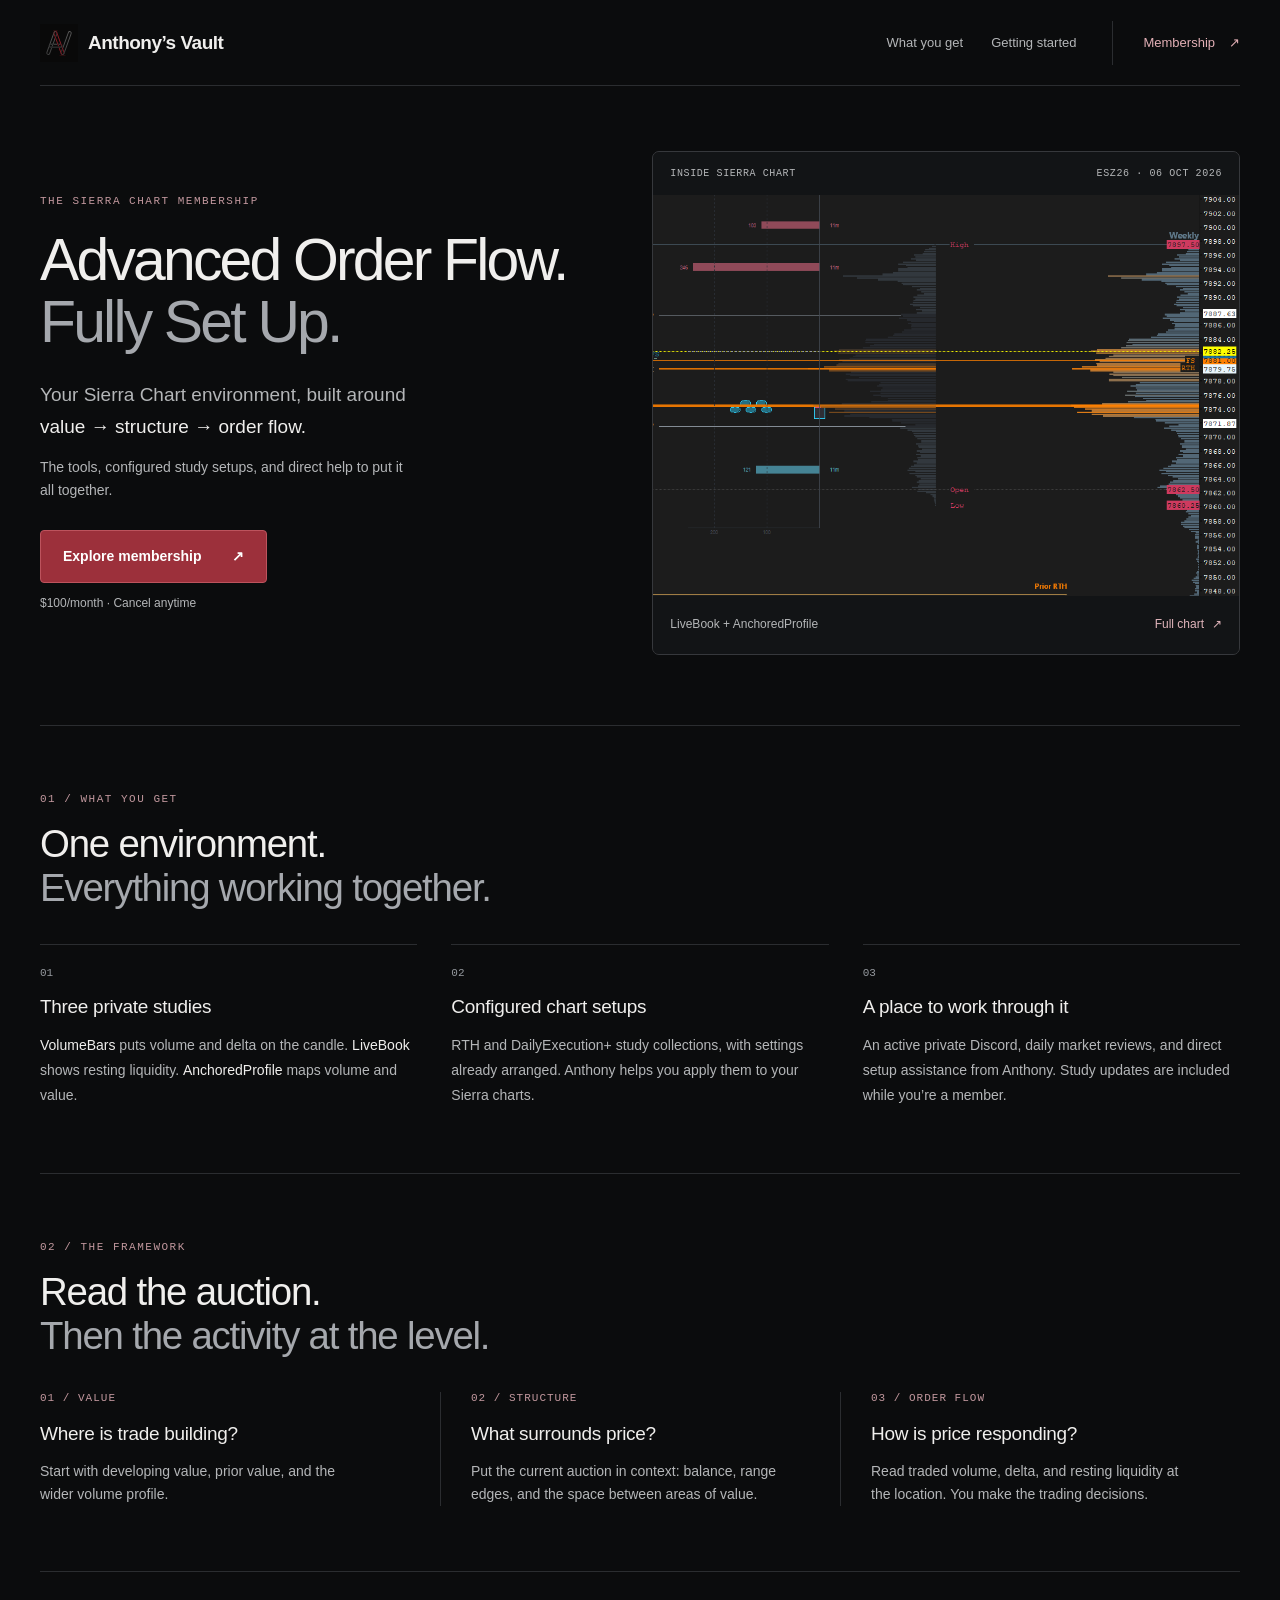
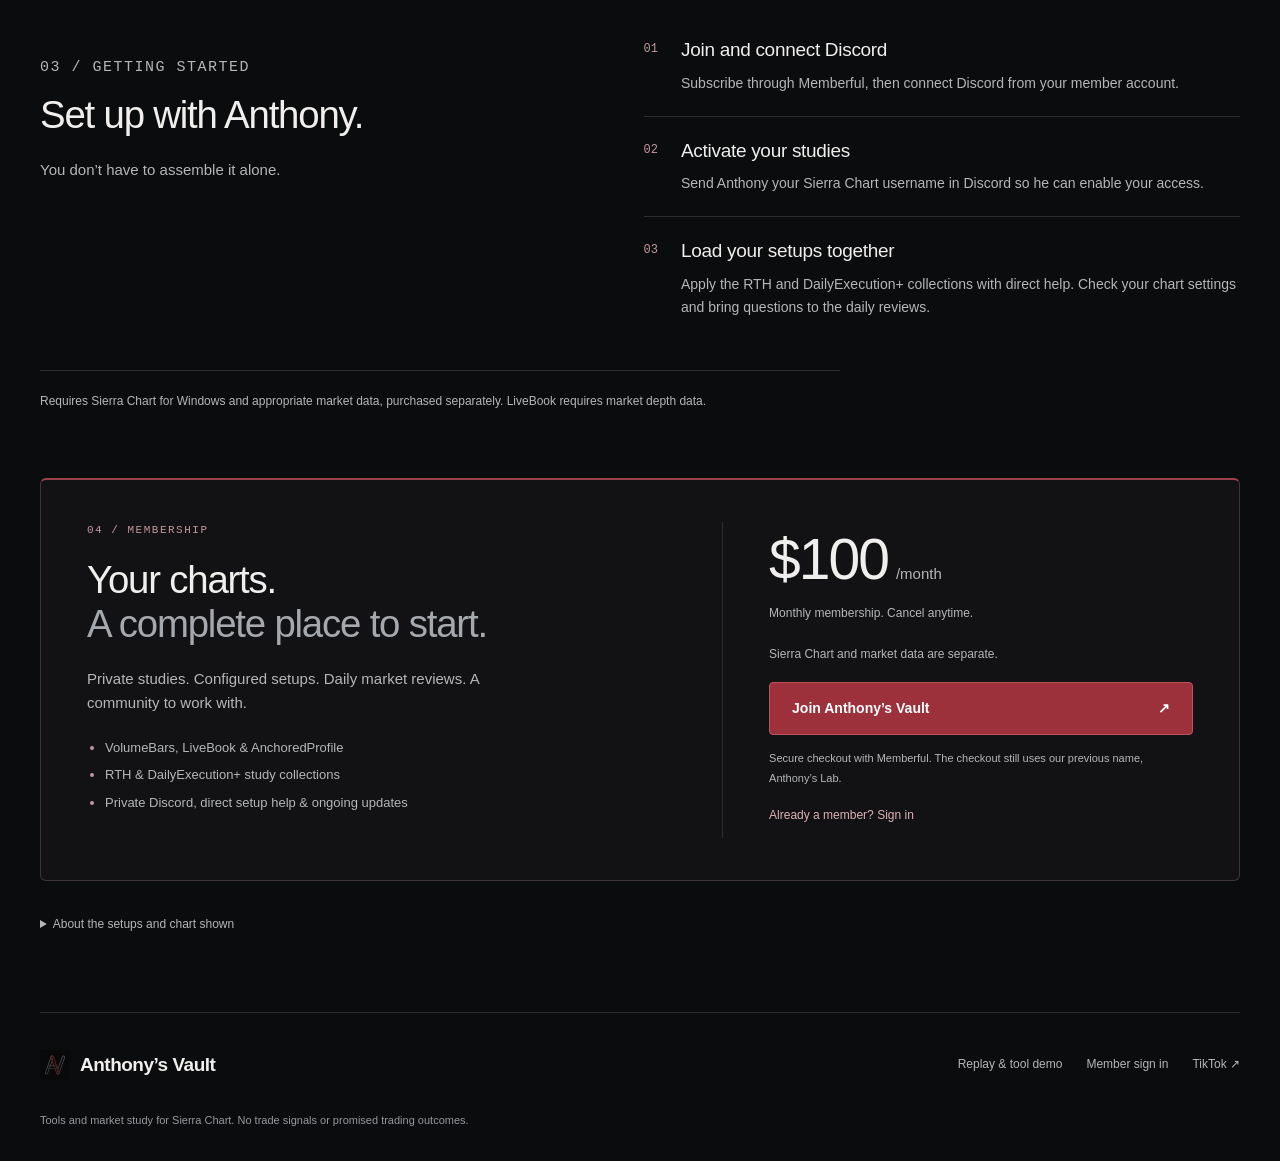
==== commit 1da9748c: "Simplify WF-001 membership funnel and retain recorded demos" ====
--- a/index.html
+++ b/index.html
@@ -1,34 +1,47 @@
 <!doctype html>
-<html lang="en">
-<head><meta charset="utf-8"><meta name="viewport" content="width=device-width,initial-scale=1"><title>AnthonysVault — Advanced order-flow tools for Sierra Chart</title><meta name="description" content="VolumeBars and LiveBook for Sierra Chart. Historical session replay, chartbooks and personal setup support, advanced education, and a private Discord community. $100/month."><meta name="theme-color" content="#08090b"><link rel="icon" href="assets/vault.svg" type="image/svg+xml"><link rel="stylesheet" href="site.css?v=20260930-1"><script src="site.js?v=20260921-1" defer></script>
+<html lang="en"><head><meta charset="utf-8"><meta name="viewport" content="width=device-width,initial-scale=1">
+<title>Anthony’s Vault — Advanced Order Flow. Fully Set Up.</title>
+<meta name="description" content="A configured Sierra Chart environment built around value, structure and order flow. VolumeBars, LiveBook, AnchoredProfile, study setups, daily market reviews and direct help. $100/month.">
+<meta name="theme-color" content="#0b0c0d"><link rel="canonical" href="https://anthonysvault.com/">
+<link rel="icon" href="assets/vault.svg" type="image/svg+xml"><link rel="stylesheet" href="site.css?v=20261007-1"><script src="site.js?v=20261007-1" defer></script>
 <!-- Privacy-friendly analytics by Plausible -->
 <script async src="https://plausible.io/js/pa-Hq44Lk_SXXTGRcr0beHpS.js"></script>
 <script>
   window.plausible=window.plausible||function(){(plausible.q=plausible.q||[]).push(arguments)},plausible.init=plausible.init||function(i){plausible.o=i||{}};
   plausible.init()
 </script>
-</head>
-<body id="top"><a class="skip" href="#tools-demo">Skip to the tool demonstration</a>
-<header class="masthead wrap"><a class="brand" href="#top" aria-label="AnthonysVault home"><img src="assets/vault.svg" width="46" height="46" alt=""><span>AnthonysVault</span></a><nav aria-label="Main navigation"><a href="#tools-demo">Watch the tools</a><a href="#replay">Session replay</a><a href="#community">Community</a></nav><div class="member-nav"><a href="https://members.anthonyslab.shop/account" class="member-signin">Member sign in</a><a class="header-cta" href="#membership">Membership ↗</a></div></header>
-<main>
-<section class="intro wrap" aria-labelledby="offer-title"><div><p class="eyebrow">ANTHONYSVAULT</p><h1 id="offer-title">Advanced order-flow tools.<br><span>Built for Sierra Chart.</span></h1></div><div class="intro-copy"><p>VolumeBars and LiveBook, historical session replay, Sierra Chartbooks and setup support, and a private Discord community.</p><p class="muted">For futures traders who use order flow, volume, and value to study the market.</p><a href="#membership" class="text-link">Explore membership · $100/month ↗</a></div></section>
-<section class="trailer-section wrap" id="tools-demo" aria-labelledby="trailer-title">
-<div class="trailer-heading"><div><p class="eyebrow">VOLUMEBARS / LIVEBOOK</p><h2 id="trailer-title">See the tools in action.</h2></div><span>Recorded sessions. Real market activity.</span></div>
-<div class="trailer-stage"><video id="hero-loop" muted loop playsinline preload="none" poster="assets/vault-loop-v2.jpg" data-src="assets/vault-loop-v2.mp4" aria-hidden="true" tabindex="-1"></video></div>
-<div class="trailer-controls"><button class="watch-trailer" data-trailer="0" aria-haspopup="dialog" aria-controls="trailer-dialog"><span class="play-icon" aria-hidden="true">▶</span>Watch the full trailer <span class="duration">28 sec</span></button><button id="loop-toggle" class="loop-toggle" aria-controls="hero-loop" aria-pressed="false">Play preview</button></div>
-<div class="trailer-chapters" role="group" aria-label="Trailer chapters"><span class="chapter-label">Jump to</span><button data-trailer="0" aria-haspopup="dialog" aria-controls="trailer-dialog"><span>VolumeBars</span><small>0:00</small></button><button data-trailer="8" aria-haspopup="dialog" aria-controls="trailer-dialog"><span>LiveBook</span><small>0:08</small></button><button data-trailer="16" aria-haspopup="dialog" aria-controls="trailer-dialog"><span>Footprint &amp; value</span><small>0:16</small></button></div>
-<details class="trailer-notes"><summary>About the recorded demonstration</summary><p>September 1 and September 15, 2026. Dates and contracts are labeled in the film. These are animated reconstructions of recorded activity; the native Sierra Chart layout may differ. Selected historical examples do not establish trading performance.</p><p>The first sequence shows three consecutive selling bars with 55,366 contracts in total volume. The LiveBook sequence shows a 517-contract buy sweep and returning displayed offers; it does not identify an individual trader or order. The final sequence follows a gold bar with 18,887 contracts, its bid/ask footprint, cumulative delta, and developing volume profile.</p></details>
-<noscript><p class="trailer-fallback"><a href="assets/vault-trailer-v2.mp4">Watch the 28-second tool demonstration ↗</a></p></noscript>
+</head><body id="top"><a class="skip" href="#main">Skip to content</a>
+<header class="masthead wrap"><a class="brand" href="index.html" aria-label="Anthony's Vault home"><img src="assets/vault.svg" width="38" height="38" alt=""><span>Anthony’s Vault</span></a><nav aria-label="Main navigation"><a href="index.html#included">What you get</a><a href="index.html#setup">Getting started</a></nav><a class="header-cta" href="#membership">Membership <span aria-hidden="true">↗</span></a></header>
+<main id="main">
+<section class="hero wrap" aria-labelledby="offer-title">
+  <div class="hero-copy"><p class="eyebrow">THE SIERRA CHART MEMBERSHIP</p><h1 id="offer-title">Advanced Order Flow.<br><span>Fully Set Up.</span></h1>
+  <p class="lead">Your Sierra Chart environment, built around <strong>value → structure → order flow.</strong></p>
+  <p class="hero-detail">The tools, configured study setups, and direct help to put it all together.</p>
+  <a class="primary-button" href="#membership">Explore membership <span aria-hidden="true">↗</span></a><p class="price-note">$100/month · Cancel anytime</p></div>
+  <figure class="hero-chart"><div class="chart-top"><span>INSIDE SIERRA CHART</span><span>ESZ26 · 06 OCT 2026</span></div>
+  <div class="chart-detail"><img src="assets/sierra-es-2026-10-06.png" width="1920" height="890" alt="Native Sierra Chart detail: LiveBook resting bids and offers beside RTH and weekly AnchoredProfile volume profiles." fetchpriority="high"></div>
+  <figcaption><span>LiveBook + AnchoredProfile</span><a href="assets/sierra-es-2026-10-06.png" data-chart aria-haspopup="dialog" aria-controls="chart-dialog">Full chart <span aria-hidden="true">↗</span></a></figcaption></figure>
 </section>
-<section class="offer-summary wrap" aria-label="What AnthonysVault provides"><div><h2>Order-flow tools</h2><p>VolumeBars and LiveBook for your Sierra Chart setup.</p></div><div><h2>Historical session replay</h2><p>Review price, volume, liquidity, and value together.</p></div><div><h2>Chartbooks &amp; setup support</h2><p>Chart setups and personal installation help from Anthony.</p></div><div><h2>Education &amp; community</h2><p>Advanced market study and discussion in the private Discord.</p></div></section>
-<section class="replay-section wrap" id="replay" aria-labelledby="replay-title"><div class="section-heading"><div><p class="eyebrow">INTERACTIVE PREVIEW</p><h2 id="replay-title">Replay and research,<br><span>in one workspace.</span></h2></div><p>Start with VolumeBars across the full session.<br>Turn on more tools as you explore.</p></div>
-<iframe id="research-workspace" src="workspace.html?v=20260917-7" loading="lazy" title="AnthonysVault Research Workspace: session replay, VolumeBars, LiveBook, tape, footprints, and custom profiles" allow="fullscreen" allowfullscreen></iframe>
-<div class="replay-under"><p><strong>Use “Review from open” to study without revealing the next bars.</strong><br>Footprints, tape, book samples, and profiles follow the selected session and replay time.</p><details><summary>What this preview includes</summary><p>Three selected ESU26 sessions: September 1, 3, and 4, 2026. The workspace supports manual replay and setup review. These examples do not establish trading performance.</p><p>VolumeBars colors come from saved Sierra Chart exports. Footprints show recorded bid × ask volume where the bar boundary reconciles. The CVD trace is cumulative delta; CvdBars is a separate study still in development.</p><p>Book snapshots are sampled every five seconds. The tape displays individual recorded RTH prints of 10+ contracts, with size and side filters. Sweep and burst markers use grouped recorded executions. Trade size does not identify a participant.</p><p>Custom composites use completed five-minute intervals. All sample times are Eastern. The web reconstruction can differ from the native Sierra studies.</p></details></div></section>
-<section class="tools wrap" id="tools" aria-labelledby="tools-title"><div class="section-heading"><div><p class="eyebrow">PRIVATE SIERRA CHART STUDIES</p><h2 id="tools-title">The tools included.</h2></div><p>Use the studies on your own charts.<br>Explore their recorded activity in the workspace above.</p></div><div class="tool-grid"><article><span class="tool-number">01 / VOLUME</span><h3>VolumeBars</h3><p>Highlights unusually high volume and delta on the candle. Compare buying and selling activity with the price response.</p><button class="text-link" data-explore="volume">Inspect VolumeBars and footprints ↗</button></article><article><span class="tool-number">02 / LIQUIDITY</span><h3>LiveBook</h3><p>Displays resting liquidity beside price. Follow book activity, sweeps, and bursts as the market trades through a level.</p><button class="text-link" data-explore="tape">Open the book and recorded tape ↗</button></article></div></section>
-<section class="community wrap" id="community" aria-labelledby="community-title"><div><p class="eyebrow">PRIVATE DISCORD</p><h2 id="community-title">Education, research,<br><span>and a trading community.</span></h2><p>Discuss the tools, study historical sessions, and develop a clearer understanding of order flow and market structure.</p></div><div class="community-list"><article><h3>Advanced order-flow education</h3><p>Study volume, absorption, liquidity, and the price response. Review how a setup develops within the wider session.</p></article><article><h3>Dealer research through the Discord bot</h3><p>Access dealer charts, levels, and options context in Discord. Dealer research is delivered by the bot.</p></article><article><h3>Value areas and composite profiles</h3><p>Compare developing value, prior value, and your own anchored composites in the Research Workspace.</p><button class="text-link" data-explore="value">Build a composite in the replay ↗</button></article></div></section>
-<section class="membership wrap" id="membership" aria-labelledby="membership-title"><div class="membership-inner"><div><p class="eyebrow">MEMBERSHIP</p><h2 id="membership-title">What you get.</h2><ul class="membership-includes"><li>VolumeBars and LiveBook for Sierra Chart</li><li>Sierra Chartbooks and personal setup support</li><li>Advanced order-flow education</li><li>Private Discord community</li><li>Dealer research through the Discord bot</li><li>Historical session study in the Research Workspace</li></ul><p class="release-note">Try the selected replay sessions above now. Member-only library access and the Discord Activity are being connected. CvdBars remains in development.</p></div><div class="membership-price"><div class="price"><span>$</span>100<span>/ month</span></div><p>Monthly membership. Cancel anytime.</p><a class="primary-button" id="membership-open" href="https://members.anthonyslab.shop/checkout?plan=149330">Join AnthonysVault <span aria-hidden="true">↗</span></a><span class="checkout-note">Secure checkout with Memberful</span><a class="account-link" href="https://members.anthonyslab.shop/account">Already a member? Sign in</a></div></div></section>
-<section class="getting-started wrap" aria-labelledby="getting-started-title"><div><p class="eyebrow">GETTING STARTED</p><h2 id="getting-started-title">Get your charts<br><span>set up with Anthony.</span></h2><p>New members receive chart setups and help installing the private Sierra Chart studies.</p></div><ol><li><span>01</span><div><h3>Subscribe and join Discord</h3><p>Join through Memberful, then connect your Discord account from your member account.</p></div></li><li><span>02</span><div><h3>Activate your studies</h3><p>Send Anthony your Sierra Chart username in Discord so he can enable access to the private studies.</p></div></li><li><span>03</span><div><h3>Install your Chartbooks</h3><p>Get the chart setups and personal setup support from Anthony. Bring your questions to the Discord community.</p></div></li></ol><p class="requirements">Sierra Chart and an appropriate market-data subscription are required and purchased separately.</p></section>
-</main><footer class="wrap"><a class="brand" href="#top"><img src="assets/vault.svg" width="36" height="36" alt=""><span>AnthonysVault</span></a><span>Order-flow tools · Session replay · Chartbooks · Community</span><div class="footer-links"><a href="https://www.tiktok.com/@nasdaqant" target="_blank" rel="noopener noreferrer" aria-label="Anthony's Vault on TikTok (@nasdaqant)" title="Anthony's Vault on TikTok (@nasdaqant)">TikTok ↗</a><a href="#membership">Membership ↗</a></div></footer>
-<dialog id="trailer-dialog" aria-labelledby="full-trailer-title" aria-describedby="full-trailer-description"><div class="trailer-dialog-head"><div><p class="eyebrow">ANTHONYSVAULT</p><h2 id="full-trailer-title">The tools in action.</h2></div><button id="close-trailer" aria-label="Close trailer">Close <span aria-hidden="true">×</span></button></div><video id="full-trailer" controls playsinline preload="none" poster="assets/vault-trailer-v2.jpg" data-src="assets/vault-trailer-v2.mp4" aria-label="AnthonysVault tool demonstration"><track kind="captions" src="assets/vault-trailer-v1.vtt" srclang="en" label="English — tool descriptions"></video><div class="trailer-dialog-foot"><p id="full-trailer-description">VolumeBars, LiveBook, footprints, and value. Recorded sessions with original music.</p><a href="assets/vault-trailer-v2.mp4" target="_blank" rel="noopener">Open video ↗</a></div><p id="trailer-loading" role="status" hidden>Loading trailer…</p><p id="trailer-error" role="status" hidden>The video could not load. Use “Open video” to watch it directly.</p></dialog>
-<noscript><p class="noscript">Enable JavaScript to use the interactive replay. Membership details and checkout remain available.</p></noscript></body></html>
-
+<section class="included wrap section" id="included" aria-labelledby="included-title">
+  <div class="section-heading"><p class="eyebrow">01 / WHAT YOU GET</p><h2 id="included-title">One environment.<br><span>Everything working together.</span></h2></div>
+  <div class="offer-grid"><article><span class="item-number">01</span><h3>Three private studies</h3><p><strong>VolumeBars</strong> puts volume and delta on the candle. <strong>LiveBook</strong> shows resting liquidity. <strong>AnchoredProfile</strong> maps volume and value.</p></article>
+  <article><span class="item-number">02</span><h3>Configured chart setups</h3><p>RTH and DailyExecution+ study collections, with settings already arranged. Anthony helps you apply them to your Sierra charts.</p></article>
+  <article><span class="item-number">03</span><h3>A place to work through it</h3><p>An active private Discord, daily market reviews, and direct setup assistance from Anthony. Study updates are included while you’re a member.</p></article></div>
+</section>
+<section class="framework wrap section" id="framework" aria-labelledby="framework-title">
+  <div class="section-heading"><p class="eyebrow">02 / THE FRAMEWORK</p><h2 id="framework-title">Read the auction.<br><span>Then the activity at the level.</span></h2></div>
+  <ol class="framework-steps"><li><span class="step-label">01 / VALUE</span><h3>Where is trade building?</h3><p>Start with developing value, prior value, and the wider volume profile.</p></li><li><span class="step-label">02 / STRUCTURE</span><h3>What surrounds price?</h3><p>Put the current auction in context: balance, range edges, and the space between areas of value.</p></li><li><span class="step-label">03 / ORDER FLOW</span><h3>How is price responding?</h3><p>Read traded volume, delta, and resting liquidity at the location. You make the trading decisions.</p></li></ol>
+</section>
+<section class="setup wrap section" id="setup" aria-labelledby="setup-title">
+  <div class="section-heading"><p class="eyebrow">03 / GETTING STARTED</p><h2 id="setup-title">Set up with Anthony.</h2><p>You don’t have to assemble it alone.</p></div>
+  <ol class="setup-steps"><li><span>01</span><div><h3>Join and connect Discord</h3><p>Subscribe through Memberful, then connect Discord from your member account.</p></div></li><li><span>02</span><div><h3>Activate your studies</h3><p>Send Anthony your Sierra Chart username in Discord so he can enable your access.</p></div></li><li><span>03</span><div><h3>Load your setups together</h3><p>Apply the RTH and DailyExecution+ collections with direct help. Check your chart settings and bring questions to the daily reviews.</p></div></li></ol>
+  <p class="requirements">Requires Sierra Chart for Windows and appropriate market data, purchased separately. LiveBook requires market depth data.</p>
+</section>
+<section class="membership wrap section" id="membership" aria-labelledby="membership-title">
+  <div class="membership-panel"><div><p class="eyebrow">04 / MEMBERSHIP</p><h2 id="membership-title">Your charts.<br><span>A complete place to start.</span></h2><p class="membership-summary">Private studies. Configured setups. Daily market reviews. A community to work with.</p><ul><li>VolumeBars, LiveBook &amp; AnchoredProfile</li><li>RTH &amp; DailyExecution+ study collections</li><li>Private Discord, direct setup help &amp; ongoing updates</li></ul></div>
+  <div class="membership-price"><p class="price">$100<span>/month</span></p><p>Monthly membership. Cancel anytime.</p><p class="requirements">Sierra Chart and market data are separate.</p><a class="primary-button" id="membership-open" href="https://members.anthonyslab.shop/checkout?plan=149330">Join Anthony’s Vault <span aria-hidden="true">↗</span></a><p class="checkout-note">Secure checkout with Memberful. The checkout still uses our previous name, Anthony’s Lab.</p><a class="account-link" href="https://members.anthonyslab.shop/account">Already a member? Sign in</a></div></div>
+  <details class="package-notes"><summary>About the setups and chart shown</summary><p>RTH and DailyExecution+ are Sierra Chart study collections: configured studies you apply to a chart, rather than a complete chartbook. Anthony helps with the chart settings and installation.</p><p>The image is a real Sierra Chart capture from 6 October 2026. The featured detail shows LiveBook and AnchoredProfile. The full desk view also contains personal settings and experimental overlays; those additional elements are not promised member features. Your layout will depend on your configuration and data.</p></details>
+</section>
+</main><footer class="wrap"><a class="brand" href="index.html"><img src="assets/vault.svg" width="30" height="30" alt=""><span>Anthony’s Vault</span></a><div class="footer-links"><a href="demo.html">Replay &amp; tool demo</a><a href="https://members.anthonyslab.shop/account">Member sign in</a><a href="https://www.tiktok.com/@nasdaqant" target="_blank" rel="noopener noreferrer" aria-label="Anthony's Vault on TikTok (@nasdaqant)">TikTok ↗</a></div><p class="footer-note">Tools and market study for Sierra Chart. No trade signals or promised trading outcomes.</p></footer>
+<dialog id="chart-dialog" aria-labelledby="chart-title"><div class="dialog-heading"><h2 id="chart-title">Anthony’s Sierra Chart · 6 October 2026</h2><button id="close-chart" aria-label="Close chart">Close ×</button></div><p>Full desk view for context. It includes personal settings and experimental overlays beyond the featured member tools.</p><div class="full-chart-scroll"><img src="assets/sierra-es-2026-10-06.png" width="1920" height="890" alt="Full native ESZ26 Sierra desk chart, with VolumeBars candles, LiveBook, volume profiles and additional desk overlays."></div><p class="chart-help">On a small screen, scroll across the chart to inspect it. <a href="assets/sierra-es-2026-10-06.png" target="_blank" rel="noopener">Open original image ↗</a></p></dialog>
+</body></html>
--- a/site.css
+++ b/site.css
@@ -1,5 +1,7 @@
-:root{color-scheme:dark;--bg:#08090b;--panel:#101217;--line:#292c33;--ink:#ededef;--soft:#b6bac3;--muted:#9499a4;--red:#a93640;font:16px/1.6 'Segoe UI',Arial,sans-serif}*{box-sizing:border-box}html{scroll-behavior:smooth;scroll-padding-top:30px}body{margin:0;background:var(--bg);color:var(--ink);-webkit-font-smoothing:antialiased}button,input,select{font:inherit}button{cursor:pointer;border:0;background:none;color:inherit}a{color:inherit;text-decoration:none}button:hover,a:hover{color:#fff}button:focus-visible,a:focus-visible,summary:focus-visible{outline:2px solid #69c5d8;outline-offset:4px}.wrap{width:min(1440px,calc(100% - 96px));margin-inline:auto}.masthead{min-height:90px;display:flex;align-items:center;gap:30px;border-bottom:1px solid var(--line)}.brand{display:flex;align-items:center;gap:10px;font-size:19px;font-weight:600;letter-spacing:-.5px}.brand img{filter:brightness(1.5);mix-blend-mode:lighten}.masthead nav{margin-left:auto;display:flex;gap:26px;font-size:13px;color:var(--soft)}.member-nav{display:flex;align-items:center;gap:24px;font-size:12px}.member-signin{color:var(--muted)}.header-cta{border-left:1px solid #383c44;padding-left:24px;color:#d5b1b8}.intro{padding-block:62px 44px;display:grid;grid-template-columns:1.7fr 1fr;align-items:end;gap:50px}.eyebrow,.tool-number{font:11px Consolas,monospace;letter-spacing:1.3px;color:#a77d88;margin:0 0 17px}h1,h2,h3,p{margin-top:0}h1{font-size:clamp(36px,3.7vw,60px);letter-spacing:-2px;font-weight:400;line-height:1.12;margin:0}h1 span,h2 span{color:#a5aab4}.intro-copy p{font-size:16px;color:var(--soft);margin-bottom:12px;line-height:1.8}.intro-copy p.muted{font-size:13px;color:var(--muted)}.text-link{font-size:13px;color:#d0a1ac;padding:0;text-align:left;line-height:1.8}.offer-summary{display:grid;grid-template-columns:repeat(4,minmax(0,1fr));gap:25px;border-block:1px solid var(--line);padding-block:23px}.offer-summary h2{font-size:15px;font-weight:500;margin:0 0 8px}.offer-summary p{font-size:12px;color:var(--muted);line-height:1.7;margin:0;max-width:260px}.replay-section{padding-top:58px}.section-heading{display:flex;justify-content:space-between;gap:40px;align-items:flex-end;margin-bottom:27px}.section-heading h2,.community h2,.membership h2,.getting-started h2{font-size:36px;line-height:1.15;font-weight:400;letter-spacing:-1px;margin:0}.section-heading .eyebrow{margin-bottom:12px}.section-heading>p{color:var(--muted);font-size:14px;line-height:1.8;margin:0}#research-workspace{display:block;width:100%;height:765px;border:1px solid #343841;border-radius:7px;background:#0c0e12}.replay-under{display:grid;grid-template-columns:1.35fr 1fr;gap:55px;padding-block:22px 35px;color:var(--muted);font-size:12px}.replay-under>p{line-height:1.9;margin:0}.replay-under strong{font-weight:400;color:#c2c8d1}.replay-under details summary{text-align:right;cursor:pointer;color:#b6bac3}.replay-under details p{margin:15px 0 0;line-height:1.7}.tools{padding-block:44px 70px;border-top:1px solid var(--line)}.tool-grid{display:grid;grid-template-columns:1fr 1fr;gap:30px}.tool-grid article{padding:27px 30px;background:#101217;border:1px solid #292e37;border-radius:5px}.tool-grid h3{font-size:25px;font-weight:400;margin:16px 0 13px}.tool-grid p{font-size:14px;color:var(--soft);max-width:470px;line-height:1.8;margin-bottom:22px}.community{display:grid;grid-template-columns:1fr 1.2fr;gap:90px;padding-block:40px 90px}.community>div>p:not(.eyebrow),.getting-started>div>p:not(.eyebrow){color:var(--muted);font-size:15px;line-height:1.8;margin:23px 0;max-width:420px}.community-list article{padding:23px 0;border-bottom:1px solid var(--line)}.community-list article:first-child{border-top:1px solid var(--line)}.community-list h3{font-size:16px;font-weight:500;margin:0 0 9px}.community-list p{font-size:14px;color:var(--muted);line-height:1.8;margin:0}.community-list button{margin-top:13px}.membership{padding-bottom:80px}.membership-inner{display:grid;grid-template-columns:1.5fr 1fr;gap:65px;background:#111115;border:1px solid #36323a;border-top:2px solid #763840;border-radius:4px;padding:43px 48px}.membership h2{font-size:35px;margin-bottom:21px}.membership-includes{padding:0;list-style:none;display:grid;gap:11px;color:#c5c9d1;font-size:14px}.membership-includes li{padding-left:20px;position:relative}.membership-includes li:before{content:'+';color:#b97380;position:absolute;left:0}.release-note{font-size:12px;color:var(--muted);line-height:1.8;margin:20px 0 0;max-width:530px}.membership-price{align-self:center;border-left:1px solid #38353e;padding-left:55px}.price{display:flex;gap:4px;align-items:baseline;font-size:65px;font-weight:300;letter-spacing:-2.5px;line-height:1}.price>span:first-child{font-size:33px;align-self:flex-start;padding-top:9px;margin-right:4px}.price>span:last-child{font-size:14px;color:var(--muted);letter-spacing:0;margin-left:8px}.membership-price>p{font-size:13px;color:var(--soft);margin:17px 0 25px}.primary-button{width:100%;max-width:300px;padding:13px 19px;display:flex;justify-content:space-between;gap:20px;align-items:center;background:#922d39;border:1px solid #b14653;border-radius:4px;font-size:14px;color:#fff}.primary-button:hover{background:#a93745}.checkout-note,.account-link{display:block;font-size:11px;color:var(--muted);margin-top:10px}.account-link{color:#c3a4ac;margin-top:18px}.getting-started{display:grid;grid-template-columns:1fr 1.2fr;gap:30px 80px;padding-block:55px 70px;border-top:1px solid var(--line)}.getting-started ol{list-style:none;padding:0;margin:0}.getting-started li{display:flex;gap:22px;padding:20px 0;border-bottom:1px solid var(--line)}.getting-started li>span{font:11px Consolas,monospace;color:#a87e80;padding-top:4px}.getting-started h3{font-size:16px;font-weight:500;margin:0 0 7px}.getting-started li p{font-size:14px;color:var(--muted);line-height:1.8;margin:0}.requirements{grid-column:1/-1;font-size:12px;color:var(--muted);margin:5px 0 0}footer{display:flex;align-items:center;gap:25px;border-top:1px solid var(--line);padding:25px 0 30px;font-size:11px;color:var(--muted)}footer .brand{font-size:16px}.footer-links{margin-left:auto;display:flex;align-items:center;gap:inherit}.skip{position:fixed;left:16px;top:-100px;background:#252b35;padding:10px;z-index:20}.skip:focus{top:12px}.noscript{text-align:center;padding:20px;color:var(--soft)}@media(max-width:1100px){.wrap{width:calc(100% - 60px)}.masthead{gap:20px}.masthead nav{gap:18px}.member-signin{display:none}.intro{grid-template-columns:1.5fr 1fr;gap:30px}h1{font-size:42px}.community,.getting-started{gap:40px}.membership-inner{gap:35px;padding:35px}.membership-price{padding-left:30px}}@media(max-width:760px){.wrap{width:calc(100% - 32px)}.masthead{min-height:76px;gap:12px}.masthead nav{display:none}.member-nav{margin-left:auto}.brand{font-size:16px}.brand img{width:38px;height:38px}.header-cta{border:0;padding:0;font-size:12px}.intro{display:block;padding-block:35px}.intro-copy{margin-top:24px}.intro-copy p{font-size:14px;max-width:560px}h1{font-size:40px;letter-spacing:-1.7px}.offer-summary{grid-template-columns:1fr 1fr;gap:24px 20px}.offer-summary h2{font-size:14px}.replay-section{padding-top:38px}.section-heading{display:block;margin-bottom:20px}.section-heading h2,.community h2,.getting-started h2{font-size:30px}.section-heading>p{margin-top:15px;font-size:13px}.replay-under{display:block;font-size:11px;padding-bottom:28px}.replay-under details{margin-top:15px}.replay-under details summary{text-align:left}.tool-grid{grid-template-columns:1fr;gap:15px}.tool-grid article{padding:24px}.tools{padding-block:32px 42px}.community{grid-template-columns:1fr;gap:15px;padding-block:15px 48px}.community>div>p:not(.eyebrow){max-width:560px}.membership{padding-bottom:45px}.membership-inner{grid-template-columns:1fr;gap:26px;padding:27px 24px}.membership-price{border-left:0;border-top:1px solid #38353e;padding:27px 0 0}.membership h2{font-size:30px}.membership-includes{font-size:13px}.getting-started{grid-template-columns:1fr;gap:10px;padding-block:35px 45px}.requirements{margin-top:20px}footer{flex-wrap:wrap;gap:15px}footer>span{order:3;width:100%;font-size:10px}.footer-links>a:last-child{font-size:11px}#research-workspace{height:1180px}}@media(max-width:380px){h1{font-size:34px}.brand{font-size:15px}.brand img{width:30px;height:30px}.header-cta{font-size:11px}.offer-summary h2{font-size:13px}}@media(prefers-reduced-motion:reduce){html{scroll-behavior:auto}}
-.trailer-section{padding:10px 0 37px}.trailer-heading{display:flex;align-items:end;justify-content:space-between;gap:25px;margin-bottom:22px}.trailer-heading .eyebrow{margin-bottom:9px}.trailer-heading h2{font-size:28px;line-height:1.2;font-weight:400;letter-spacing:-.6px;margin:0}.trailer-heading>span{color:var(--muted);font-size:12px}.trailer-stage{overflow:hidden;aspect-ratio:16/9;border:1px solid #30343d;border-radius:6px;background:#090b0e}.trailer-stage video{display:block;width:100%;height:100%;object-fit:contain}.trailer-controls{display:flex;justify-content:space-between;align-items:center;gap:15px;padding:18px 0}.watch-trailer{display:flex;align-items:center;gap:13px;color:#ece7e9;font-size:14px;background:#291820;border:1px solid #79404e;border-radius:4px;padding:12px 20px}.watch-trailer:hover{background:#39202b}.play-icon{font-size:12px;color:#dcafbc}.watch-trailer .duration{font:11px Consolas,monospace;color:#af98a2;padding-left:6px}.loop-toggle{font-size:12px;color:var(--soft);border:1px solid #353c46;border-radius:4px;padding:9px 13px}.loop-toggle:hover{background:#161b23}.trailer-notes{font-size:11px;color:var(--muted);max-width:1000px}.trailer-notes summary{cursor:pointer;color:#adb3bd}.trailer-notes p{line-height:1.9;margin:13px 0 0}.trailer-fallback{font-size:13px;margin-top:18px}.trailer-open{overflow:hidden}#trailer-dialog{padding:22px;width:min(1200px,calc(100vw - 40px));max-height:calc(100dvh - 40px);background:#0e1116;color:var(--ink);border:1px solid #3d414c;border-radius:9px;overflow:auto}#trailer-dialog::backdrop{background:#030508e8;backdrop-filter:blur(7px)}.trailer-dialog-head{display:flex;align-items:center;justify-content:space-between;gap:20px;margin-bottom:18px}.trailer-dialog-head .eyebrow{margin-bottom:5px}.trailer-dialog-head h2{font-weight:400;font-size:23px;letter-spacing:-.4px;margin:0}#close-trailer{font-size:13px;color:#c8cbd4;padding:9px 12px;border:1px solid #373d47;border-radius:4px}#close-trailer span{font-size:20px;padding-left:10px}#full-trailer{display:block;background:#090b0e;width:100%;max-height:calc(100dvh - 230px);aspect-ratio:16/9}.trailer-dialog-foot{display:flex;align-items:center;justify-content:space-between;gap:20px;margin-top:16px;font-size:11px;color:var(--muted)}.trailer-dialog-foot p{margin:0}.trailer-dialog-foot a{color:#c7a9b2;white-space:nowrap}#trailer-error{font-size:13px;color:#e0afb5;margin:14px 0 0}@media(max-width:760px){.trailer-section{padding-top:0;padding-bottom:30px}.trailer-heading{display:block;margin-bottom:17px}.trailer-heading h2{font-size:25px}.trailer-heading>span{display:block;margin-top:10px;font-size:11px}.trailer-controls{padding:13px 0}.watch-trailer{font-size:12px;padding:11px 13px;gap:9px}.watch-trailer .duration{font-size:10px;padding-left:0}.loop-toggle{font-size:11px;padding:9px 10px}#trailer-dialog{padding:15px;width:calc(100vw - 24px);max-height:calc(100dvh - 24px)}.trailer-dialog-head h2{font-size:20px}.trailer-dialog-foot{align-items:start;gap:14px}.trailer-dialog-foot p{max-width:220px}}@media(max-width:380px){.watch-trailer{font-size:11px;padding:10px;gap:7px}.watch-trailer .duration{display:none}}
-#trailer-dialog.portrait-film{width:min(530px,calc(100vw - 24px))}#trailer-dialog.portrait-film #full-trailer{height:min(66dvh,740px);max-height:calc(100dvh - 210px);aspect-ratio:9/16;object-fit:contain}#trailer-dialog.portrait-film .trailer-dialog-foot{font-size:10px;gap:12px}
-
-.trailer-chapters{display:flex;align-items:center;flex-wrap:wrap;gap:8px;padding:2px 0 18px}.chapter-label{font-size:11px;color:var(--muted);margin-right:7px}.trailer-chapters button{display:inline-flex;align-items:center;gap:12px;padding:8px 12px;border:1px solid #30353e;border-radius:4px;background:#101318;text-align:left;line-height:1.4}.trailer-chapters button:hover{border-color:#925a6a;background:#20171d}.trailer-chapters button span{font-size:12px;color:var(--soft)}.trailer-chapters small{font:10px Consolas,monospace;color:#a7848d}@media(max-width:460px){.trailer-chapters{gap:7px}.chapter-label{flex-basis:100%;margin:0 0 2px}.trailer-chapters button{gap:9px;padding:8px 10px}.trailer-chapters button span{font-size:11px}}
+:root{color-scheme:dark;--bg:#0b0c0d;--panel:#121416;--line:#2b2d30;--ink:#f0efed;--soft:#b4b6b8;--muted:#95999e;--red:#9c303b;font:16px/1.65 "Segoe UI",Arial,sans-serif}
+*{box-sizing:border-box}html{scroll-behavior:smooth;scroll-padding-top:28px}body{margin:0;background:var(--bg);color:var(--ink);-webkit-font-smoothing:antialiased}a{color:inherit;text-decoration:none}button{font:inherit;cursor:pointer;color:inherit}a:hover{color:#fff}a:focus-visible,button:focus-visible,summary:focus-visible{outline:2px solid #84c8d6;outline-offset:5px}h1,h2,h3,p,figure{margin:0}strong{font-weight:500;color:var(--ink)}.wrap{width:min(1240px,calc(100% - 80px));margin-inline:auto}.skip{position:absolute;top:-100px;left:20px;padding:12px;background:#fff;color:#111;z-index:10}.skip:focus{top:10px}.masthead{min-height:86px;display:flex;align-items:center;gap:36px;border-bottom:1px solid var(--line)}.brand{display:flex;align-items:center;gap:10px;font-weight:600;letter-spacing:-.5px;font-size:19px;white-space:nowrap}.brand img{filter:brightness(1.8)}.masthead nav{margin-left:auto;display:flex;gap:28px;font-size:13px;color:var(--soft)}.masthead a:not(.brand){min-height:44px;display:inline-flex;align-items:center}.header-cta{font-size:13px;gap:14px;color:#e3b0b6;padding-left:30px;border-left:1px solid var(--line)}.eyebrow{font:11px/1.5 Consolas,monospace;letter-spacing:1.5px;color:#c2989e;margin-bottom:20px}.hero{display:grid;grid-template-columns:1fr 1.06fr;gap:58px;align-items:center;padding-block:65px 70px}h1{font-size:clamp(42px,4.6vw,66px);line-height:1.05;letter-spacing:-2.8px;font-weight:450}h1 span,h2 span{color:#a5a8ad}.lead{font-size:19px;line-height:1.7;max-width:440px;margin-top:26px;color:var(--soft)}.lead strong{display:block}.hero-detail{color:var(--soft);font-size:14px;max-width:380px;margin-top:12px}.primary-button{display:inline-flex;align-items:center;justify-content:space-between;gap:30px;background:var(--red);border:1px solid #bd535d;border-radius:4px;padding:14px 22px;min-height:52px;font-weight:600;font-size:14px;color:#fff}.primary-button:hover{background:#b03945}.hero .primary-button{margin-top:28px}.price-note{font-size:12px;color:var(--soft);margin-top:11px}.hero-chart{min-width:0;border:1px solid #36383c;border-radius:7px;overflow:hidden;background:#1d1d1d}.chart-top,figcaption{display:flex;justify-content:space-between;gap:14px;align-items:center;padding:14px 17px;background:#121416}.chart-top{font:10px/1.5 Consolas,monospace;letter-spacing:.6px;color:#b4b6b8}.chart-detail{position:relative;overflow:hidden;aspect-ratio:890/610}.chart-detail img{display:block;position:absolute;width:215.730337%;height:auto;max-width:none;left:-115.730337%;top:-5.737705%}figcaption{font-size:12px;color:var(--soft)}figcaption a{min-height:30px;display:flex;align-items:center;gap:8px;color:#dfb4ba}.section{padding-block:65px;border-top:1px solid var(--line)}.section-heading{margin-bottom:34px}.section-heading .eyebrow{margin-bottom:14px}h2{font-size:clamp(30px,3vw,42px);line-height:1.15;letter-spacing:-1.2px;font-weight:450}h3{font-size:19px;font-weight:500;line-height:1.4;letter-spacing:-.3px}.offer-grid{display:grid;grid-template-columns:repeat(3,minmax(0,1fr));gap:34px}.item-number{display:block;font:11px Consolas,monospace;color:var(--muted);margin-bottom:15px}.offer-grid article{padding-top:22px;border-top:1px solid var(--line)}.offer-grid p{margin-top:12px;font-size:14px;color:var(--soft);line-height:1.8}.framework-steps{padding:0;list-style:none;display:grid;grid-template-columns:repeat(3,minmax(0,1fr));gap:0;margin:0}.framework-steps li{padding:0 30px;border-left:1px solid var(--line)}.framework-steps li:first-child{padding-left:0;border:0}.step-label{font:11px Consolas,monospace;letter-spacing:1px;color:#c2989e;display:block;margin-bottom:17px}.framework-steps p{color:var(--soft);font-size:14px;margin-top:12px;max-width:310px}.setup{display:grid;grid-template-columns:1fr 1.15fr;gap:0 85px}.setup .section-heading>p{margin-top:20px;color:var(--soft);font-size:15px}.setup-steps{list-style:none;margin:0;padding:0}.setup-steps li{display:flex;gap:23px;padding-block:21px;border-top:1px solid var(--line)}.setup-steps li:first-child{padding-top:0;border:0}.setup-steps li>span{font:12px Consolas,monospace;color:#c2989e;padding-top:5px}.setup-steps p{font-size:14px;color:var(--soft);margin-top:8px}.requirements{font-size:12px;color:var(--soft);line-height:1.8}.setup>.requirements{grid-column:1/-1;margin-top:30px;padding-top:20px;border-top:1px solid var(--line);max-width:800px}.membership{padding-top:0;border:0}.membership-panel{padding:42px 46px;display:grid;grid-template-columns:1.2fr 1fr;gap:70px;border:1px solid #3b3438;border-top:2px solid #99414a;border-radius:6px;background:#121214}.membership-summary{font-size:15px;color:var(--soft);margin-top:20px;max-width:440px}.membership ul{padding-left:18px;font-size:13px;color:var(--soft);margin:18px 0 0}.membership li{padding-block:3px}.membership li::marker{color:#c2989e}.membership-price{border-left:1px solid var(--line);padding-left:46px;align-self:center}.price{font-size:57px;line-height:1.3;letter-spacing:-2px}.price span{font-size:15px;letter-spacing:0;color:var(--soft);margin-left:8px}.membership-price>p:not(.price){font-size:12px;color:var(--soft);margin-top:8px}.membership-price .requirements{margin-top:20px!important}.membership-price .primary-button{width:100%;margin-top:17px}.membership-price .checkout-note{font-size:11px!important;line-height:1.8;margin-top:14px!important}.account-link{font-size:12px;color:#dbb2b8;display:inline-flex;align-items:center;min-height:44px;margin-top:5px}.package-notes{font-size:12px;color:var(--soft);margin-top:22px;max-width:860px}.package-notes summary{cursor:pointer;min-height:44px;display:list-item;align-content:center}.package-notes p{margin-top:12px;line-height:1.8}footer{display:flex;align-items:center;flex-wrap:wrap;gap:24px;border-top:1px solid var(--line);padding-block:30px}.footer-links{margin-left:auto;display:flex;align-items:center;gap:24px;font-size:12px;color:var(--soft);flex-wrap:wrap}.footer-links a{min-height:44px;display:flex;align-items:center}.footer-note{width:100%;font-size:11px;color:var(--muted)}.chart-open{overflow:hidden}#chart-dialog{width:min(1500px,calc(100vw - 32px));max-height:calc(100dvh - 32px);padding:22px;background:#141618;color:var(--ink);border:1px solid #484b50;border-radius:6px}#chart-dialog::backdrop{background:#030506e8}.dialog-heading{display:flex;justify-content:space-between;align-items:center;gap:22px}.dialog-heading h2{font-size:20px;letter-spacing:-.4px}.dialog-heading button{border:1px solid #555;border-radius:3px;background:transparent;min-height:44px;padding:8px 14px;white-space:nowrap}#chart-dialog p{font-size:12px;color:var(--soft);margin-block:14px}.full-chart-scroll{overflow:auto;border:1px solid var(--line)}.full-chart-scroll img{width:100%;min-width:1000px;height:auto;display:block}.chart-help a{color:#dfb4ba}
+@media(min-width:1400px){.hero-chart{margin-left:8px}.hero{gap:65px}}
+@media(max-width:1000px){.wrap{width:calc(100% - 48px)}.hero{gap:32px}h1{font-size:48px}.masthead nav{gap:18px}.setup{gap:0 40px}.membership-panel{gap:38px;padding:32px}.membership-price{padding-left:32px}}
+@media(max-width:760px){.wrap{width:calc(100% - 36px)}.masthead{min-height:72px;gap:16px}.masthead nav{display:none}.brand{font-size:17px;gap:7px}.brand img{width:32px;height:32px}.header-cta{margin-left:auto;border:0;padding:0;font-size:12px;gap:8px}.hero{grid-template-columns:1fr;gap:29px;padding-block:37px 42px}.eyebrow{font-size:10px;margin-bottom:17px}h1{font-size:clamp(38px,7.5vw,56px);letter-spacing:-1.8px;line-height:1.09}.lead{font-size:17px;margin-top:20px;max-width:540px}.hero-detail{font-size:13px;max-width:510px;margin-top:10px}.hero .primary-button{margin-top:22px}.primary-button{padding:12px 19px;min-height:48px}.price-note{margin-top:8px;font-size:11px}.hero-chart{max-width:600px;width:100%}.chart-detail{aspect-ratio:890/570}.chart-detail img{top:-6.14035%}.chart-top{font-size:9px;padding:11px 13px}.hero-chart figcaption{padding:9px 13px;font-size:11px}.section{padding-block:40px}.section-heading{margin-bottom:26px}h2{font-size:31px;letter-spacing:-1px}.offer-grid{grid-template-columns:1fr;gap:22px}.offer-grid article{padding-top:18px}.item-number{margin-bottom:8px}.offer-grid p{font-size:14px;margin-top:9px;max-width:600px}.framework-steps{grid-template-columns:1fr;gap:24px}.framework-steps li,.framework-steps li:first-child{border:0;border-left:1px solid #624048;padding:0 0 0 20px}.step-label{margin-bottom:9px}.framework-steps p{max-width:570px;margin-top:8px}.setup{grid-template-columns:1fr}.setup-steps li:first-child{padding-top:20px;border-top:1px solid var(--line)}.setup .section-heading{margin-bottom:22px}.setup .section-heading>p{margin-top:13px}.setup>.requirements{margin-top:15px}.membership{padding-top:0;padding-bottom:40px}.membership-panel{grid-template-columns:1fr;padding:26px 23px;gap:27px}.membership-price{border-left:0;border-top:1px solid var(--line);padding:25px 0 0}.membership-summary{font-size:14px}.membership ul{font-size:12px}.membership-price .primary-button{font-size:14px}.price{font-size:53px}.package-notes{font-size:11px;margin-top:15px}footer{padding-block:24px;gap:15px}.footer-links{margin-left:0;width:100%;gap:8px 24px;font-size:11px}.footer-note{font-size:10px}#chart-dialog{padding:15px}.dialog-heading{gap:14px}.dialog-heading h2{font-size:17px}}
+@media(max-width:359px){.wrap{width:calc(100% - 32px)}.brand{font-size:15px}.brand img{width:28px;height:28px}.header-cta{font-size:11px}h1{font-size:37px;letter-spacing:-1.7px}.chart-top{font-size:8px;gap:8px}.membership-panel{padding:23px 19px}h2{font-size:29px}.footer-links{gap:5px 17px}}
+@media(prefers-reduced-motion:reduce){html{scroll-behavior:auto}}
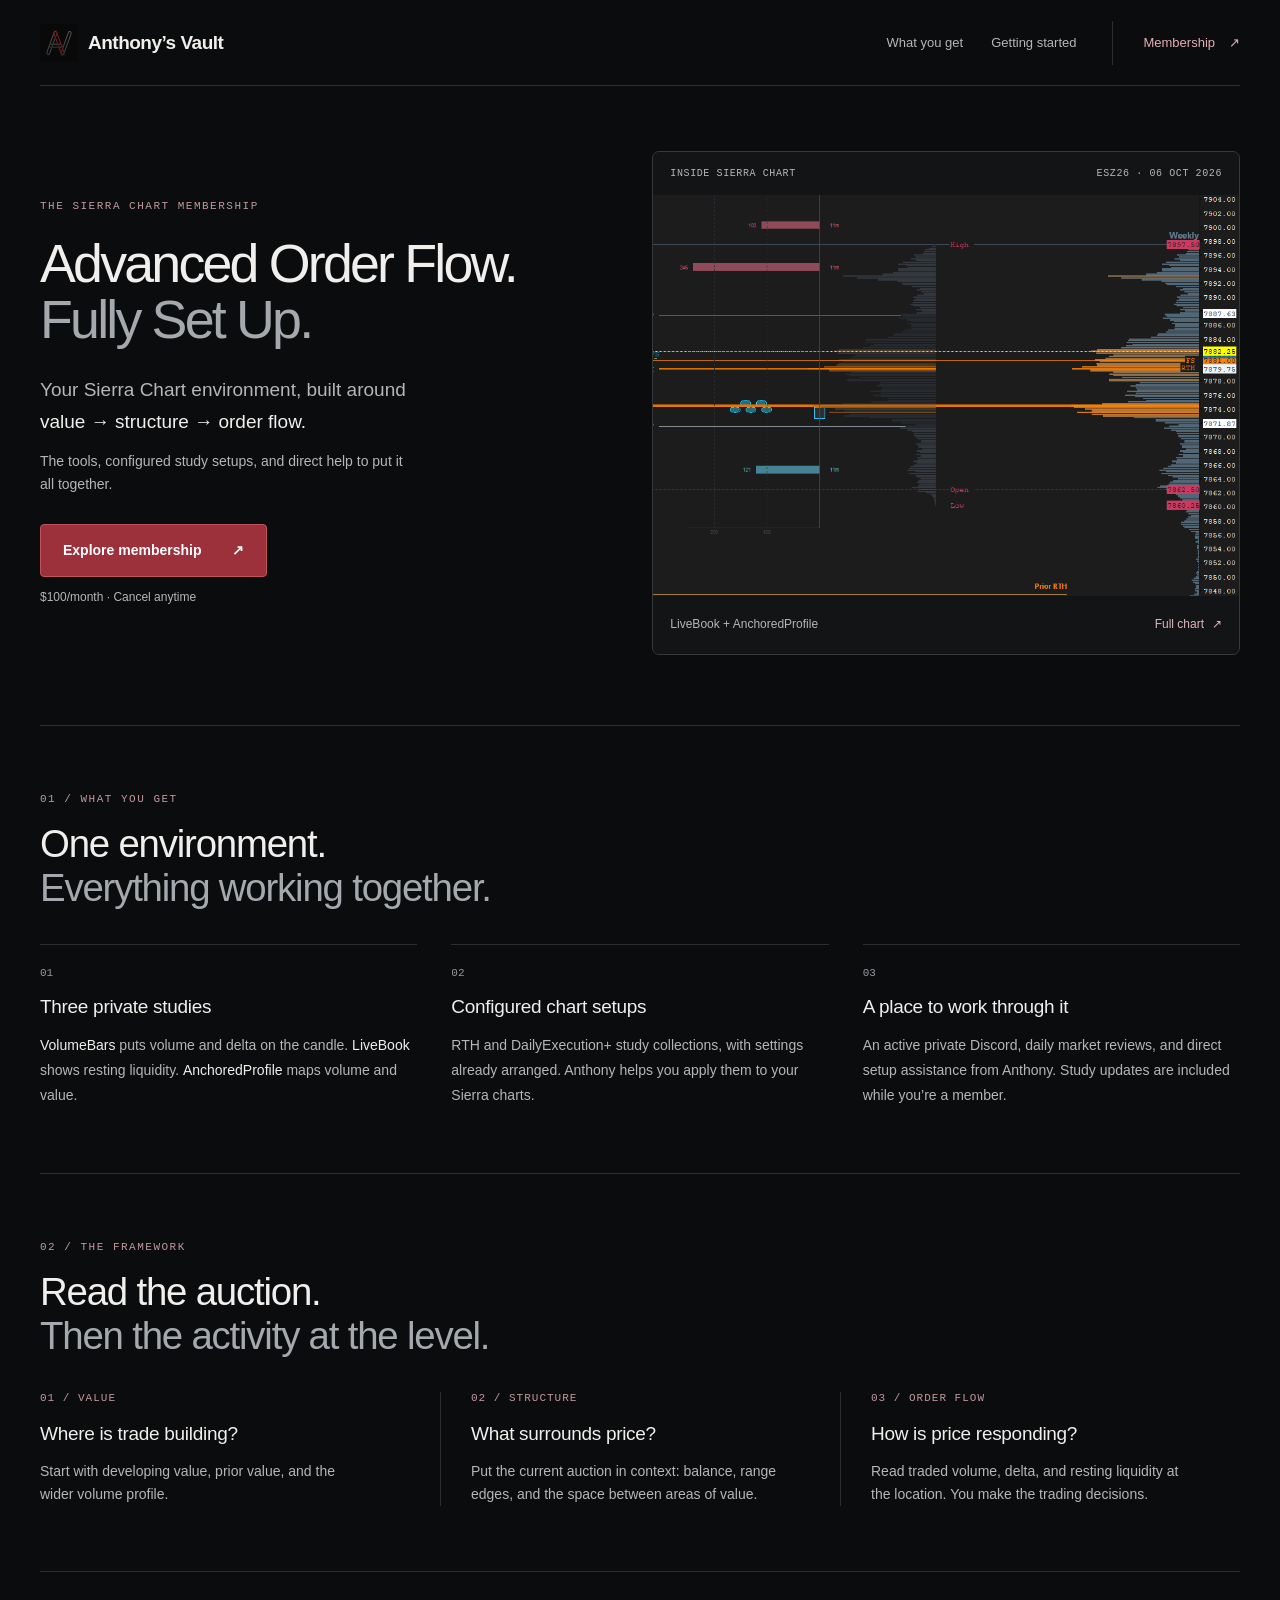
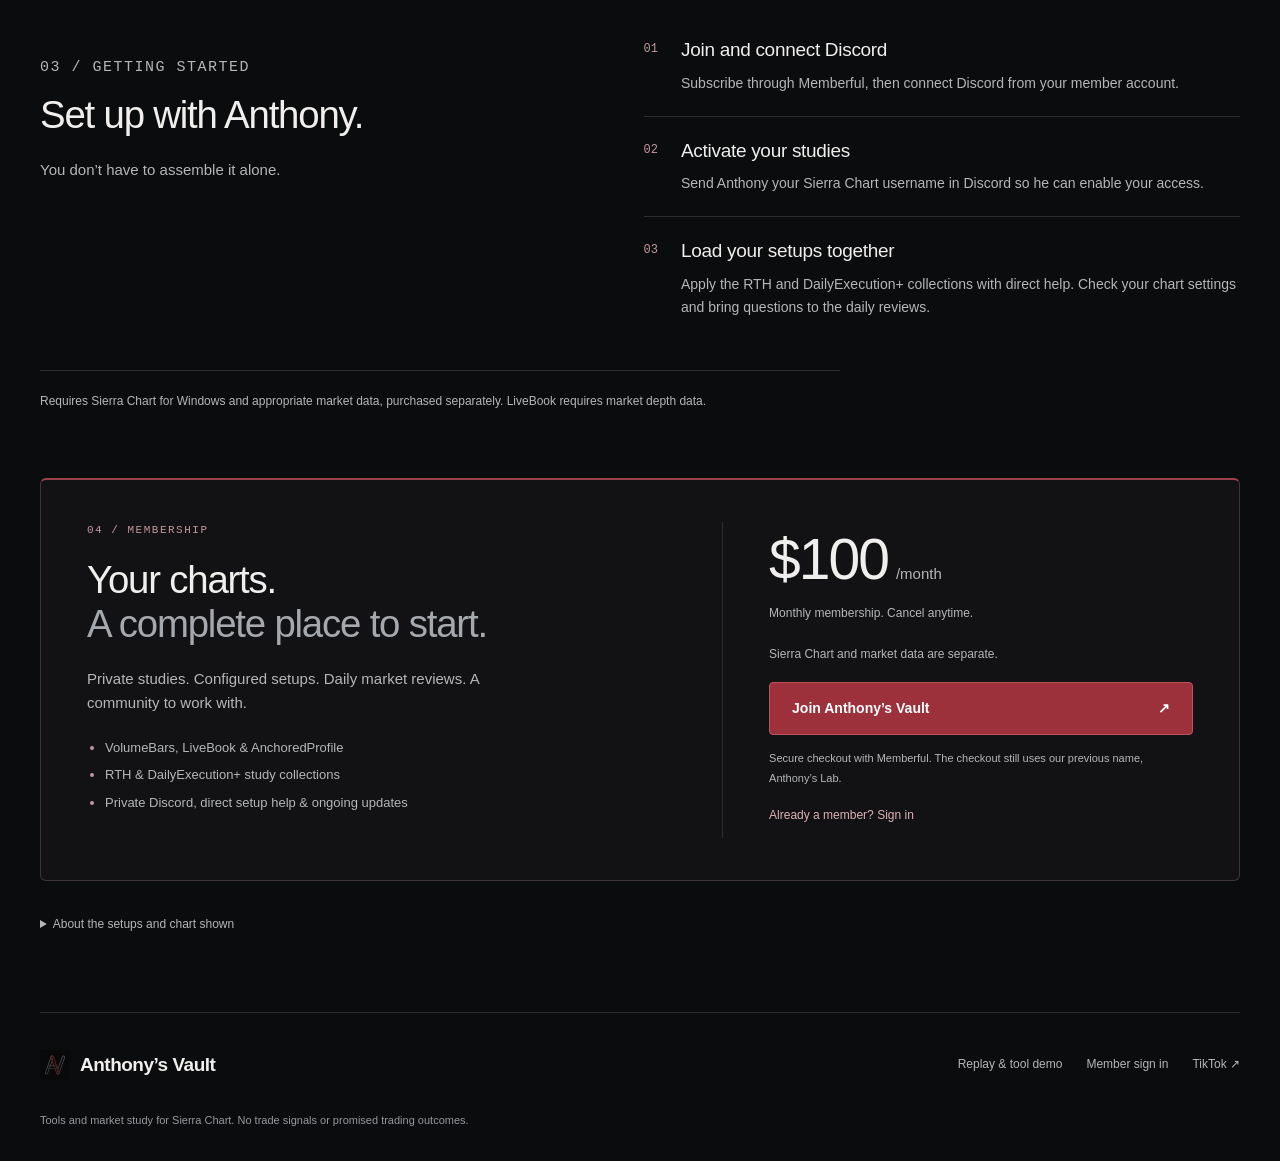
==== commit 796c22ae: "Keep the desktop offer headline together" ====
--- a/index.html
+++ b/index.html
@@ -3,7 +3,7 @@
 <title>Anthony’s Vault — Advanced Order Flow. Fully Set Up.</title>
 <meta name="description" content="A configured Sierra Chart environment built around value, structure and order flow. VolumeBars, LiveBook, AnchoredProfile, study setups, daily market reviews and direct help. $100/month.">
 <meta name="theme-color" content="#0b0c0d"><link rel="canonical" href="https://anthonysvault.com/">
-<link rel="icon" href="assets/vault.svg" type="image/svg+xml"><link rel="stylesheet" href="site.css?v=20261007-1"><script src="site.js?v=20261007-1" defer></script>
+<link rel="icon" href="assets/vault.svg" type="image/svg+xml"><link rel="stylesheet" href="site.css?v=20261007-2"><script src="site.js?v=20261007-1" defer></script>
 <!-- Privacy-friendly analytics by Plausible -->
 <script async src="https://plausible.io/js/pa-Hq44Lk_SXXTGRcr0beHpS.js"></script>
 <script>
--- a/site.css
+++ b/site.css
@@ -1,5 +1,5 @@
 :root{color-scheme:dark;--bg:#0b0c0d;--panel:#121416;--line:#2b2d30;--ink:#f0efed;--soft:#b4b6b8;--muted:#95999e;--red:#9c303b;font:16px/1.65 "Segoe UI",Arial,sans-serif}
-*{box-sizing:border-box}html{scroll-behavior:smooth;scroll-padding-top:28px}body{margin:0;background:var(--bg);color:var(--ink);-webkit-font-smoothing:antialiased}a{color:inherit;text-decoration:none}button{font:inherit;cursor:pointer;color:inherit}a:hover{color:#fff}a:focus-visible,button:focus-visible,summary:focus-visible{outline:2px solid #84c8d6;outline-offset:5px}h1,h2,h3,p,figure{margin:0}strong{font-weight:500;color:var(--ink)}.wrap{width:min(1240px,calc(100% - 80px));margin-inline:auto}.skip{position:absolute;top:-100px;left:20px;padding:12px;background:#fff;color:#111;z-index:10}.skip:focus{top:10px}.masthead{min-height:86px;display:flex;align-items:center;gap:36px;border-bottom:1px solid var(--line)}.brand{display:flex;align-items:center;gap:10px;font-weight:600;letter-spacing:-.5px;font-size:19px;white-space:nowrap}.brand img{filter:brightness(1.8)}.masthead nav{margin-left:auto;display:flex;gap:28px;font-size:13px;color:var(--soft)}.masthead a:not(.brand){min-height:44px;display:inline-flex;align-items:center}.header-cta{font-size:13px;gap:14px;color:#e3b0b6;padding-left:30px;border-left:1px solid var(--line)}.eyebrow{font:11px/1.5 Consolas,monospace;letter-spacing:1.5px;color:#c2989e;margin-bottom:20px}.hero{display:grid;grid-template-columns:1fr 1.06fr;gap:58px;align-items:center;padding-block:65px 70px}h1{font-size:clamp(42px,4.6vw,66px);line-height:1.05;letter-spacing:-2.8px;font-weight:450}h1 span,h2 span{color:#a5a8ad}.lead{font-size:19px;line-height:1.7;max-width:440px;margin-top:26px;color:var(--soft)}.lead strong{display:block}.hero-detail{color:var(--soft);font-size:14px;max-width:380px;margin-top:12px}.primary-button{display:inline-flex;align-items:center;justify-content:space-between;gap:30px;background:var(--red);border:1px solid #bd535d;border-radius:4px;padding:14px 22px;min-height:52px;font-weight:600;font-size:14px;color:#fff}.primary-button:hover{background:#b03945}.hero .primary-button{margin-top:28px}.price-note{font-size:12px;color:var(--soft);margin-top:11px}.hero-chart{min-width:0;border:1px solid #36383c;border-radius:7px;overflow:hidden;background:#1d1d1d}.chart-top,figcaption{display:flex;justify-content:space-between;gap:14px;align-items:center;padding:14px 17px;background:#121416}.chart-top{font:10px/1.5 Consolas,monospace;letter-spacing:.6px;color:#b4b6b8}.chart-detail{position:relative;overflow:hidden;aspect-ratio:890/610}.chart-detail img{display:block;position:absolute;width:215.730337%;height:auto;max-width:none;left:-115.730337%;top:-5.737705%}figcaption{font-size:12px;color:var(--soft)}figcaption a{min-height:30px;display:flex;align-items:center;gap:8px;color:#dfb4ba}.section{padding-block:65px;border-top:1px solid var(--line)}.section-heading{margin-bottom:34px}.section-heading .eyebrow{margin-bottom:14px}h2{font-size:clamp(30px,3vw,42px);line-height:1.15;letter-spacing:-1.2px;font-weight:450}h3{font-size:19px;font-weight:500;line-height:1.4;letter-spacing:-.3px}.offer-grid{display:grid;grid-template-columns:repeat(3,minmax(0,1fr));gap:34px}.item-number{display:block;font:11px Consolas,monospace;color:var(--muted);margin-bottom:15px}.offer-grid article{padding-top:22px;border-top:1px solid var(--line)}.offer-grid p{margin-top:12px;font-size:14px;color:var(--soft);line-height:1.8}.framework-steps{padding:0;list-style:none;display:grid;grid-template-columns:repeat(3,minmax(0,1fr));gap:0;margin:0}.framework-steps li{padding:0 30px;border-left:1px solid var(--line)}.framework-steps li:first-child{padding-left:0;border:0}.step-label{font:11px Consolas,monospace;letter-spacing:1px;color:#c2989e;display:block;margin-bottom:17px}.framework-steps p{color:var(--soft);font-size:14px;margin-top:12px;max-width:310px}.setup{display:grid;grid-template-columns:1fr 1.15fr;gap:0 85px}.setup .section-heading>p{margin-top:20px;color:var(--soft);font-size:15px}.setup-steps{list-style:none;margin:0;padding:0}.setup-steps li{display:flex;gap:23px;padding-block:21px;border-top:1px solid var(--line)}.setup-steps li:first-child{padding-top:0;border:0}.setup-steps li>span{font:12px Consolas,monospace;color:#c2989e;padding-top:5px}.setup-steps p{font-size:14px;color:var(--soft);margin-top:8px}.requirements{font-size:12px;color:var(--soft);line-height:1.8}.setup>.requirements{grid-column:1/-1;margin-top:30px;padding-top:20px;border-top:1px solid var(--line);max-width:800px}.membership{padding-top:0;border:0}.membership-panel{padding:42px 46px;display:grid;grid-template-columns:1.2fr 1fr;gap:70px;border:1px solid #3b3438;border-top:2px solid #99414a;border-radius:6px;background:#121214}.membership-summary{font-size:15px;color:var(--soft);margin-top:20px;max-width:440px}.membership ul{padding-left:18px;font-size:13px;color:var(--soft);margin:18px 0 0}.membership li{padding-block:3px}.membership li::marker{color:#c2989e}.membership-price{border-left:1px solid var(--line);padding-left:46px;align-self:center}.price{font-size:57px;line-height:1.3;letter-spacing:-2px}.price span{font-size:15px;letter-spacing:0;color:var(--soft);margin-left:8px}.membership-price>p:not(.price){font-size:12px;color:var(--soft);margin-top:8px}.membership-price .requirements{margin-top:20px!important}.membership-price .primary-button{width:100%;margin-top:17px}.membership-price .checkout-note{font-size:11px!important;line-height:1.8;margin-top:14px!important}.account-link{font-size:12px;color:#dbb2b8;display:inline-flex;align-items:center;min-height:44px;margin-top:5px}.package-notes{font-size:12px;color:var(--soft);margin-top:22px;max-width:860px}.package-notes summary{cursor:pointer;min-height:44px;display:list-item;align-content:center}.package-notes p{margin-top:12px;line-height:1.8}footer{display:flex;align-items:center;flex-wrap:wrap;gap:24px;border-top:1px solid var(--line);padding-block:30px}.footer-links{margin-left:auto;display:flex;align-items:center;gap:24px;font-size:12px;color:var(--soft);flex-wrap:wrap}.footer-links a{min-height:44px;display:flex;align-items:center}.footer-note{width:100%;font-size:11px;color:var(--muted)}.chart-open{overflow:hidden}#chart-dialog{width:min(1500px,calc(100vw - 32px));max-height:calc(100dvh - 32px);padding:22px;background:#141618;color:var(--ink);border:1px solid #484b50;border-radius:6px}#chart-dialog::backdrop{background:#030506e8}.dialog-heading{display:flex;justify-content:space-between;align-items:center;gap:22px}.dialog-heading h2{font-size:20px;letter-spacing:-.4px}.dialog-heading button{border:1px solid #555;border-radius:3px;background:transparent;min-height:44px;padding:8px 14px;white-space:nowrap}#chart-dialog p{font-size:12px;color:var(--soft);margin-block:14px}.full-chart-scroll{overflow:auto;border:1px solid var(--line)}.full-chart-scroll img{width:100%;min-width:1000px;height:auto;display:block}.chart-help a{color:#dfb4ba}
+*{box-sizing:border-box}html{scroll-behavior:smooth;scroll-padding-top:28px}body{margin:0;background:var(--bg);color:var(--ink);-webkit-font-smoothing:antialiased}a{color:inherit;text-decoration:none}button{font:inherit;cursor:pointer;color:inherit}a:hover{color:#fff}a:focus-visible,button:focus-visible,summary:focus-visible{outline:2px solid #84c8d6;outline-offset:5px}h1,h2,h3,p,figure{margin:0}strong{font-weight:500;color:var(--ink)}.wrap{width:min(1240px,calc(100% - 80px));margin-inline:auto}.skip{position:absolute;top:-100px;left:20px;padding:12px;background:#fff;color:#111;z-index:10}.skip:focus{top:10px}.masthead{min-height:86px;display:flex;align-items:center;gap:36px;border-bottom:1px solid var(--line)}.brand{display:flex;align-items:center;gap:10px;font-weight:600;letter-spacing:-.5px;font-size:19px;white-space:nowrap}.brand img{filter:brightness(1.8)}.masthead nav{margin-left:auto;display:flex;gap:28px;font-size:13px;color:var(--soft)}.masthead a:not(.brand){min-height:44px;display:inline-flex;align-items:center}.header-cta{font-size:13px;gap:14px;color:#e3b0b6;padding-left:30px;border-left:1px solid var(--line)}.eyebrow{font:11px/1.5 Consolas,monospace;letter-spacing:1.5px;color:#c2989e;margin-bottom:20px}.hero{display:grid;grid-template-columns:1fr 1.06fr;gap:58px;align-items:center;padding-block:65px 70px}h1{font-size:clamp(42px,4.2vw,58px);line-height:1.05;letter-spacing:-2.8px;font-weight:450}h1 span,h2 span{color:#a5a8ad}.lead{font-size:19px;line-height:1.7;max-width:440px;margin-top:26px;color:var(--soft)}.lead strong{display:block}.hero-detail{color:var(--soft);font-size:14px;max-width:380px;margin-top:12px}.primary-button{display:inline-flex;align-items:center;justify-content:space-between;gap:30px;background:var(--red);border:1px solid #bd535d;border-radius:4px;padding:14px 22px;min-height:52px;font-weight:600;font-size:14px;color:#fff}.primary-button:hover{background:#b03945}.hero .primary-button{margin-top:28px}.price-note{font-size:12px;color:var(--soft);margin-top:11px}.hero-chart{min-width:0;border:1px solid #36383c;border-radius:7px;overflow:hidden;background:#1d1d1d}.chart-top,figcaption{display:flex;justify-content:space-between;gap:14px;align-items:center;padding:14px 17px;background:#121416}.chart-top{font:10px/1.5 Consolas,monospace;letter-spacing:.6px;color:#b4b6b8}.chart-detail{position:relative;overflow:hidden;aspect-ratio:890/610}.chart-detail img{display:block;position:absolute;width:215.730337%;height:auto;max-width:none;left:-115.730337%;top:-5.737705%}figcaption{font-size:12px;color:var(--soft)}figcaption a{min-height:30px;display:flex;align-items:center;gap:8px;color:#dfb4ba}.section{padding-block:65px;border-top:1px solid var(--line)}.section-heading{margin-bottom:34px}.section-heading .eyebrow{margin-bottom:14px}h2{font-size:clamp(30px,3vw,42px);line-height:1.15;letter-spacing:-1.2px;font-weight:450}h3{font-size:19px;font-weight:500;line-height:1.4;letter-spacing:-.3px}.offer-grid{display:grid;grid-template-columns:repeat(3,minmax(0,1fr));gap:34px}.item-number{display:block;font:11px Consolas,monospace;color:var(--muted);margin-bottom:15px}.offer-grid article{padding-top:22px;border-top:1px solid var(--line)}.offer-grid p{margin-top:12px;font-size:14px;color:var(--soft);line-height:1.8}.framework-steps{padding:0;list-style:none;display:grid;grid-template-columns:repeat(3,minmax(0,1fr));gap:0;margin:0}.framework-steps li{padding:0 30px;border-left:1px solid var(--line)}.framework-steps li:first-child{padding-left:0;border:0}.step-label{font:11px Consolas,monospace;letter-spacing:1px;color:#c2989e;display:block;margin-bottom:17px}.framework-steps p{color:var(--soft);font-size:14px;margin-top:12px;max-width:310px}.setup{display:grid;grid-template-columns:1fr 1.15fr;gap:0 85px}.setup .section-heading>p{margin-top:20px;color:var(--soft);font-size:15px}.setup-steps{list-style:none;margin:0;padding:0}.setup-steps li{display:flex;gap:23px;padding-block:21px;border-top:1px solid var(--line)}.setup-steps li:first-child{padding-top:0;border:0}.setup-steps li>span{font:12px Consolas,monospace;color:#c2989e;padding-top:5px}.setup-steps p{font-size:14px;color:var(--soft);margin-top:8px}.requirements{font-size:12px;color:var(--soft);line-height:1.8}.setup>.requirements{grid-column:1/-1;margin-top:30px;padding-top:20px;border-top:1px solid var(--line);max-width:800px}.membership{padding-top:0;border:0}.membership-panel{padding:42px 46px;display:grid;grid-template-columns:1.2fr 1fr;gap:70px;border:1px solid #3b3438;border-top:2px solid #99414a;border-radius:6px;background:#121214}.membership-summary{font-size:15px;color:var(--soft);margin-top:20px;max-width:440px}.membership ul{padding-left:18px;font-size:13px;color:var(--soft);margin:18px 0 0}.membership li{padding-block:3px}.membership li::marker{color:#c2989e}.membership-price{border-left:1px solid var(--line);padding-left:46px;align-self:center}.price{font-size:57px;line-height:1.3;letter-spacing:-2px}.price span{font-size:15px;letter-spacing:0;color:var(--soft);margin-left:8px}.membership-price>p:not(.price){font-size:12px;color:var(--soft);margin-top:8px}.membership-price .requirements{margin-top:20px!important}.membership-price .primary-button{width:100%;margin-top:17px}.membership-price .checkout-note{font-size:11px!important;line-height:1.8;margin-top:14px!important}.account-link{font-size:12px;color:#dbb2b8;display:inline-flex;align-items:center;min-height:44px;margin-top:5px}.package-notes{font-size:12px;color:var(--soft);margin-top:22px;max-width:860px}.package-notes summary{cursor:pointer;min-height:44px;display:list-item;align-content:center}.package-notes p{margin-top:12px;line-height:1.8}footer{display:flex;align-items:center;flex-wrap:wrap;gap:24px;border-top:1px solid var(--line);padding-block:30px}.footer-links{margin-left:auto;display:flex;align-items:center;gap:24px;font-size:12px;color:var(--soft);flex-wrap:wrap}.footer-links a{min-height:44px;display:flex;align-items:center}.footer-note{width:100%;font-size:11px;color:var(--muted)}.chart-open{overflow:hidden}#chart-dialog{width:min(1500px,calc(100vw - 32px));max-height:calc(100dvh - 32px);padding:22px;background:#141618;color:var(--ink);border:1px solid #484b50;border-radius:6px}#chart-dialog::backdrop{background:#030506e8}.dialog-heading{display:flex;justify-content:space-between;align-items:center;gap:22px}.dialog-heading h2{font-size:20px;letter-spacing:-.4px}.dialog-heading button{border:1px solid #555;border-radius:3px;background:transparent;min-height:44px;padding:8px 14px;white-space:nowrap}#chart-dialog p{font-size:12px;color:var(--soft);margin-block:14px}.full-chart-scroll{overflow:auto;border:1px solid var(--line)}.full-chart-scroll img{width:100%;min-width:1000px;height:auto;display:block}.chart-help a{color:#dfb4ba}
 @media(min-width:1400px){.hero-chart{margin-left:8px}.hero{gap:65px}}
 @media(max-width:1000px){.wrap{width:calc(100% - 48px)}.hero{gap:32px}h1{font-size:48px}.masthead nav{gap:18px}.setup{gap:0 40px}.membership-panel{gap:38px;padding:32px}.membership-price{padding-left:32px}}
 @media(max-width:760px){.wrap{width:calc(100% - 36px)}.masthead{min-height:72px;gap:16px}.masthead nav{display:none}.brand{font-size:17px;gap:7px}.brand img{width:32px;height:32px}.header-cta{margin-left:auto;border:0;padding:0;font-size:12px;gap:8px}.hero{grid-template-columns:1fr;gap:29px;padding-block:37px 42px}.eyebrow{font-size:10px;margin-bottom:17px}h1{font-size:clamp(38px,7.5vw,56px);letter-spacing:-1.8px;line-height:1.09}.lead{font-size:17px;margin-top:20px;max-width:540px}.hero-detail{font-size:13px;max-width:510px;margin-top:10px}.hero .primary-button{margin-top:22px}.primary-button{padding:12px 19px;min-height:48px}.price-note{margin-top:8px;font-size:11px}.hero-chart{max-width:600px;width:100%}.chart-detail{aspect-ratio:890/570}.chart-detail img{top:-6.14035%}.chart-top{font-size:9px;padding:11px 13px}.hero-chart figcaption{padding:9px 13px;font-size:11px}.section{padding-block:40px}.section-heading{margin-bottom:26px}h2{font-size:31px;letter-spacing:-1px}.offer-grid{grid-template-columns:1fr;gap:22px}.offer-grid article{padding-top:18px}.item-number{margin-bottom:8px}.offer-grid p{font-size:14px;margin-top:9px;max-width:600px}.framework-steps{grid-template-columns:1fr;gap:24px}.framework-steps li,.framework-steps li:first-child{border:0;border-left:1px solid #624048;padding:0 0 0 20px}.step-label{margin-bottom:9px}.framework-steps p{max-width:570px;margin-top:8px}.setup{grid-template-columns:1fr}.setup-steps li:first-child{padding-top:20px;border-top:1px solid var(--line)}.setup .section-heading{margin-bottom:22px}.setup .section-heading>p{margin-top:13px}.setup>.requirements{margin-top:15px}.membership{padding-top:0;padding-bottom:40px}.membership-panel{grid-template-columns:1fr;padding:26px 23px;gap:27px}.membership-price{border-left:0;border-top:1px solid var(--line);padding:25px 0 0}.membership-summary{font-size:14px}.membership ul{font-size:12px}.membership-price .primary-button{font-size:14px}.price{font-size:53px}.package-notes{font-size:11px;margin-top:15px}footer{padding-block:24px;gap:15px}.footer-links{margin-left:0;width:100%;gap:8px 24px;font-size:11px}.footer-note{font-size:10px}#chart-dialog{padding:15px}.dialog-heading{gap:14px}.dialog-heading h2{font-size:17px}}
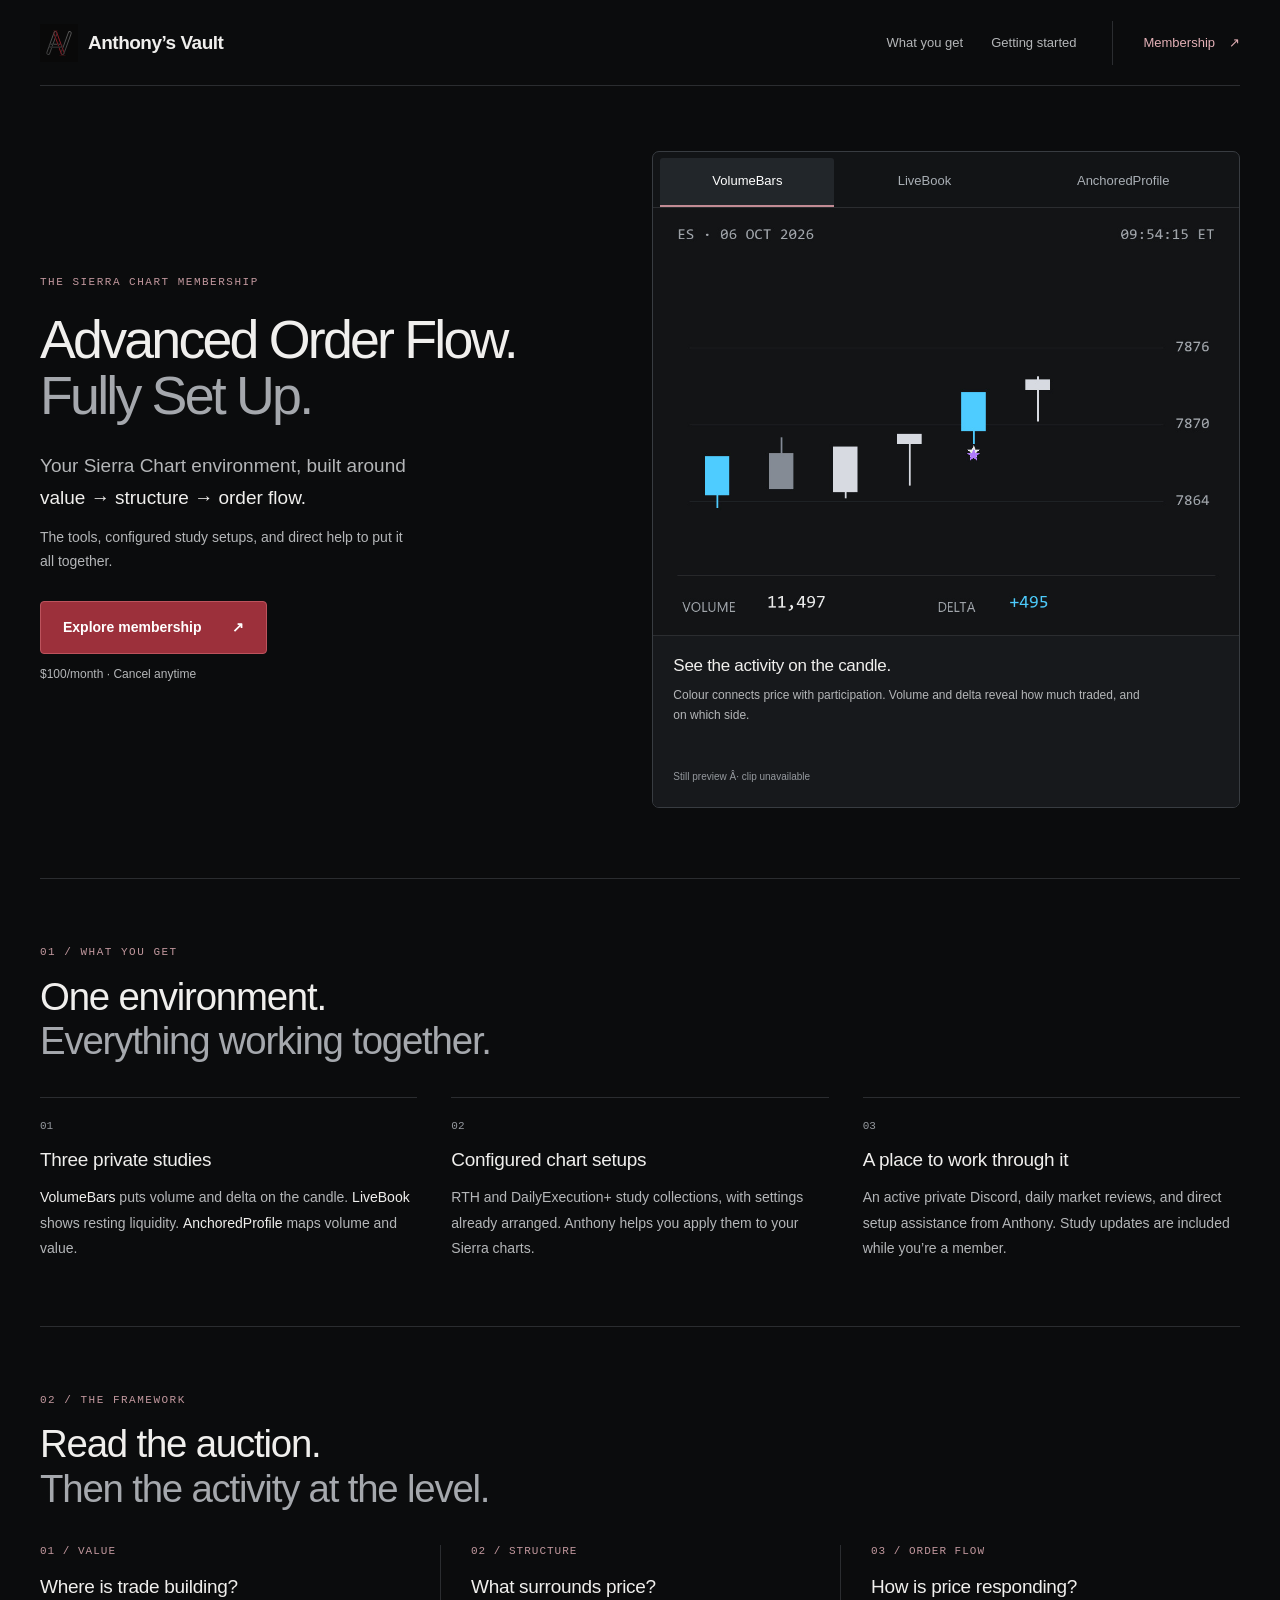
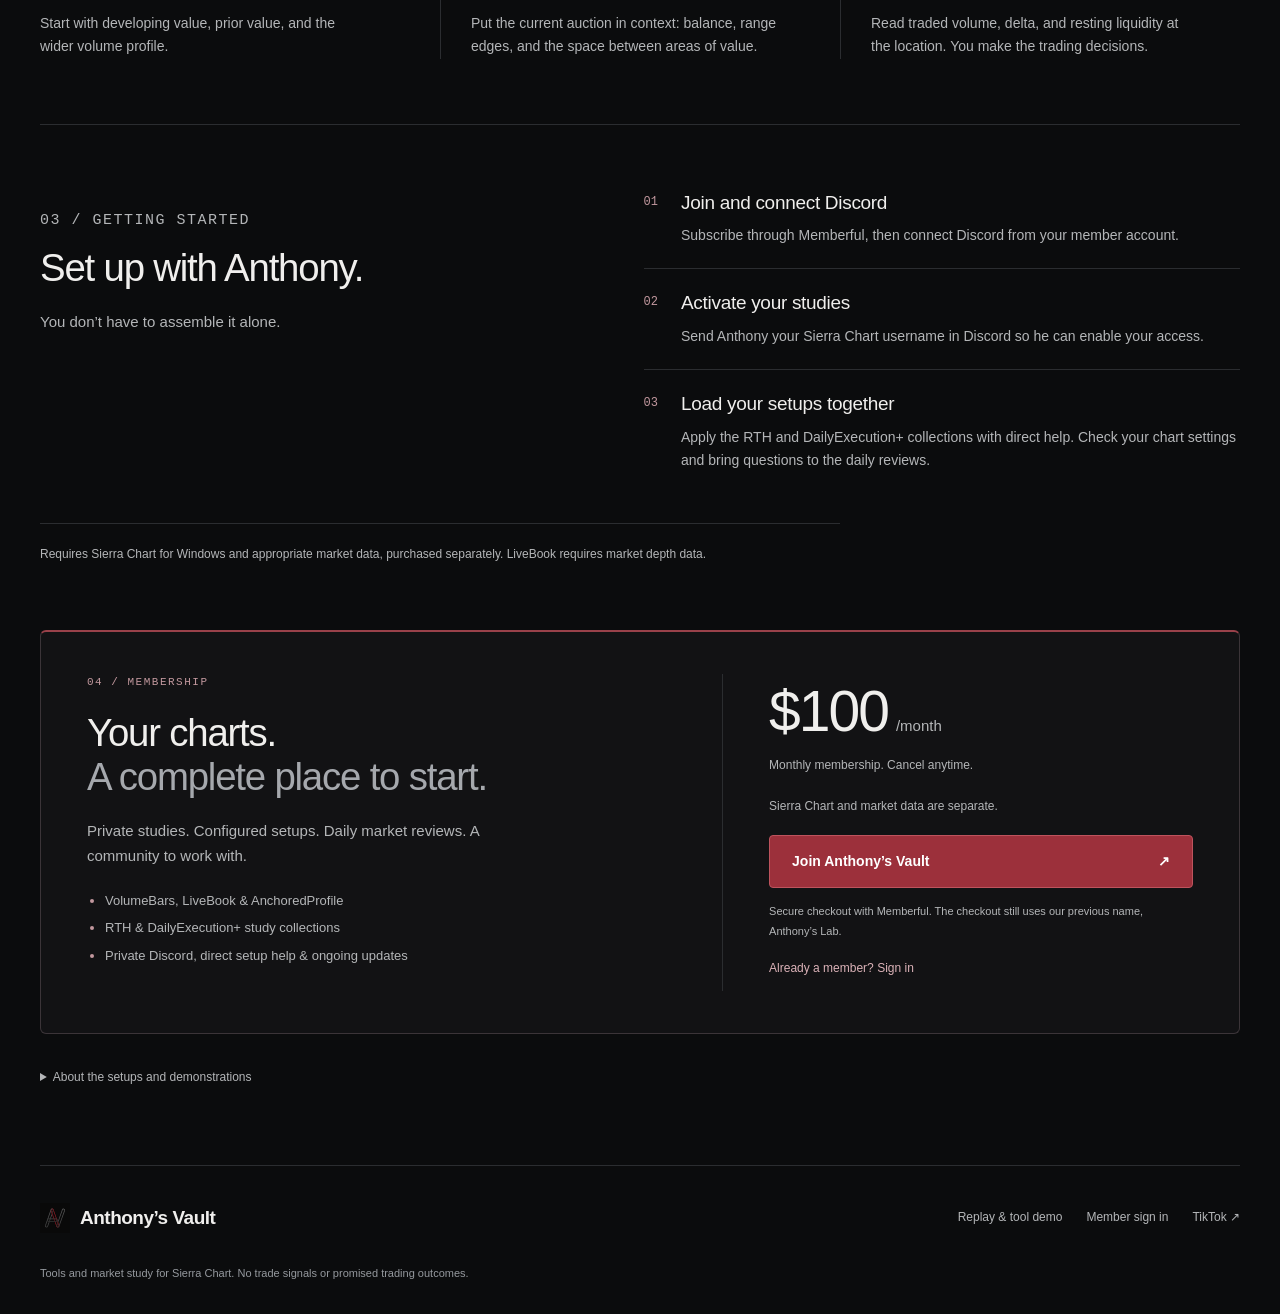
==== commit 472a59bb: "Show one member tool at a time with recorded-data demonstrations" ====
--- a/index.html
+++ b/index.html
@@ -3,7 +3,7 @@
 <title>Anthony’s Vault — Advanced Order Flow. Fully Set Up.</title>
 <meta name="description" content="A configured Sierra Chart environment built around value, structure and order flow. VolumeBars, LiveBook, AnchoredProfile, study setups, daily market reviews and direct help. $100/month.">
 <meta name="theme-color" content="#0b0c0d"><link rel="canonical" href="https://anthonysvault.com/">
-<link rel="icon" href="assets/vault.svg" type="image/svg+xml"><link rel="stylesheet" href="site.css?v=20261007-2"><script src="site.js?v=20261007-1" defer></script>
+<link rel="icon" href="assets/vault.svg" type="image/svg+xml"><link rel="stylesheet" href="site.css?v=20261007-3"><script src="site.js?v=20261007-3" defer></script>
 <!-- Privacy-friendly analytics by Plausible -->
 <script async src="https://plausible.io/js/pa-Hq44Lk_SXXTGRcr0beHpS.js"></script>
 <script>
@@ -18,9 +18,19 @@
   <p class="lead">Your Sierra Chart environment, built around <strong>value → structure → order flow.</strong></p>
   <p class="hero-detail">The tools, configured study setups, and direct help to put it all together.</p>
   <a class="primary-button" href="#membership">Explore membership <span aria-hidden="true">↗</span></a><p class="price-note">$100/month · Cancel anytime</p></div>
-  <figure class="hero-chart"><div class="chart-top"><span>INSIDE SIERRA CHART</span><span>ESZ26 · 06 OCT 2026</span></div>
-  <div class="chart-detail"><img src="assets/sierra-es-2026-10-06.png" width="1920" height="890" alt="Native Sierra Chart detail: LiveBook resting bids and offers beside RTH and weekly AnchoredProfile volume profiles." fetchpriority="high"></div>
-  <figcaption><span>LiveBook + AnchoredProfile</span><a href="assets/sierra-es-2026-10-06.png" data-chart aria-haspopup="dialog" aria-controls="chart-dialog">Full chart <span aria-hidden="true">↗</span></a></figcaption></figure>
+  <div class="tool-showcase" data-tool-showcase><div class="tool-tabs" role="tablist" aria-label="Explore the three studies"><button id="tab-volumebars" type="button" role="tab" aria-selected="true" aria-controls="tool-volumebars" tabindex="0">VolumeBars</button><button id="tab-livebook" type="button" role="tab" aria-selected="false" aria-controls="tool-livebook" tabindex="-1">LiveBook</button><button id="tab-anchoredprofile" type="button" role="tab" aria-selected="false" aria-controls="tool-anchoredprofile" tabindex="-1">AnchoredProfile</button></div><figure class="tool-panel" id="tool-volumebars" role="tabpanel" aria-labelledby="tab-volumebars" tabindex="0">
+      <div class="tool-media"><img src="assets/volumebars-demo.jpg" width="960" height="700" alt="Recorded VolumeBars candles, with blue participation colour and session volume and delta stars." fetchpriority="high"><video muted loop playsinline preload="none" data-src="assets/volumebars-demo.mp4" aria-hidden="true" tabindex="-1"></video></div>
+      <figcaption><h3>See the activity on the candle.</h3><p>Colour connects price with participation. Volume and delta reveal how much traded, and on which side.</p></figcaption>
+      <div class="tool-controls"><p data-tool-status>Recorded-data demo · 53× speed</p><button class="tool-play" type="button" data-tool-play aria-pressed="false" aria-label="Play or pause VolumeBars clip" hidden>Play clip</button></div>
+    </figure><figure class="tool-panel" id="tool-livebook" role="tabpanel" aria-labelledby="tab-livebook" tabindex="0" hidden>
+      <div class="tool-media"><img src="assets/livebook-demo.jpg" width="960" height="700" alt="Recorded LiveBook depth: red resting offers above price and blue resting bids below it; lengths represent lots." loading="lazy"><video muted loop playsinline preload="none" data-src="assets/livebook-demo.mp4" aria-hidden="true" tabindex="-1"></video></div>
+      <figcaption><h3>See resting liquidity beside price.</h3><p>The bars show displayed orders waiting to trade. Watch their size change as price moves.</p></figcaption>
+      <div class="tool-controls"><p data-tool-status>Recorded-data demo · Real time</p><button class="tool-play" type="button" data-tool-play aria-pressed="false" aria-label="Play or pause LiveBook clip" hidden>Play clip</button></div>
+    </figure><figure class="tool-panel" id="tool-anchoredprofile" role="tabpanel" aria-labelledby="tab-anchoredprofile" tabindex="0" hidden>
+      <div class="tool-media"><img src="assets/anchoredprofile-demo.jpg" width="960" height="700" alt="Recorded RTH volume profile, with its point of control and upper and lower value-area boundaries." loading="lazy"><video muted loop playsinline preload="none" data-src="assets/anchoredprofile-demo.mp4" aria-hidden="true" tabindex="-1"></video></div>
+      <figcaption><h3>See where trade is building.</h3><p>The profile shows volume at each price. The brightest row is the busiest price; the shaded area holds 70% of volume.</p></figcaption>
+      <div class="tool-controls"><p data-tool-status>Recorded-data demo · 85× speed</p><button class="tool-play" type="button" data-tool-play aria-pressed="false" aria-label="Play or pause AnchoredProfile clip" hidden>Play clip</button></div>
+    </figure><noscript><p class="tool-noscript">View the stills: <a href="assets/volumebars-demo.jpg">VolumeBars</a> · <a href="assets/livebook-demo.jpg">LiveBook</a> · <a href="assets/anchoredprofile-demo.jpg">AnchoredProfile</a></p></noscript></div>
 </section>
 <section class="included wrap section" id="included" aria-labelledby="included-title">
   <div class="section-heading"><p class="eyebrow">01 / WHAT YOU GET</p><h2 id="included-title">One environment.<br><span>Everything working together.</span></h2></div>
@@ -40,7 +50,7 @@
 <section class="membership wrap section" id="membership" aria-labelledby="membership-title">
   <div class="membership-panel"><div><p class="eyebrow">04 / MEMBERSHIP</p><h2 id="membership-title">Your charts.<br><span>A complete place to start.</span></h2><p class="membership-summary">Private studies. Configured setups. Daily market reviews. A community to work with.</p><ul><li>VolumeBars, LiveBook &amp; AnchoredProfile</li><li>RTH &amp; DailyExecution+ study collections</li><li>Private Discord, direct setup help &amp; ongoing updates</li></ul></div>
   <div class="membership-price"><p class="price">$100<span>/month</span></p><p>Monthly membership. Cancel anytime.</p><p class="requirements">Sierra Chart and market data are separate.</p><a class="primary-button" id="membership-open" href="https://members.anthonyslab.shop/checkout?plan=149330">Join Anthony’s Vault <span aria-hidden="true">↗</span></a><p class="checkout-note">Secure checkout with Memberful. The checkout still uses our previous name, Anthony’s Lab.</p><a class="account-link" href="https://members.anthonyslab.shop/account">Already a member? Sign in</a></div></div>
-  <details class="package-notes"><summary>About the setups and chart shown</summary><p>RTH and DailyExecution+ are Sierra Chart study collections: configured studies you apply to a chart, rather than a complete chartbook. Anthony helps with the chart settings and installation.</p><p>The image is a real Sierra Chart capture from 6 October 2026. The featured detail shows LiveBook and AnchoredProfile. The full desk view also contains personal settings and experimental overlays; those additional elements are not promised member features. Your layout will depend on your configuration and data.</p></details>
+  <details class="package-notes"><summary>About the setups and demonstrations</summary><p>RTH and DailyExecution+ are Sierra Chart study collections: configured studies you apply to a chart, rather than a complete chartbook. Anthony helps with the chart settings and installation.</p><p>The demonstrations isolate each tool using real ES trades and recorded market depth from 6 October 2026. They are focused renderings, rather than screen recordings. VolumeBars and AnchoredProfile are sped up; LiveBook plays in real time. Colour and display settings are configurable. The VolumeBars stars mark new session highs in volume and absolute delta.</p><p><a href="assets/sierra-es-2026-10-06.png" data-chart aria-haspopup="dialog" aria-controls="chart-dialog">View Anthony’s full Sierra Chart ↗</a>. This original desk capture also includes personal settings and experimental overlays beyond the featured member tools. Your layout will depend on your configuration and data.</p></details>
 </section>
 </main><footer class="wrap"><a class="brand" href="index.html"><img src="assets/vault.svg" width="30" height="30" alt=""><span>Anthony’s Vault</span></a><div class="footer-links"><a href="demo.html">Replay &amp; tool demo</a><a href="https://members.anthonyslab.shop/account">Member sign in</a><a href="https://www.tiktok.com/@nasdaqant" target="_blank" rel="noopener noreferrer" aria-label="Anthony's Vault on TikTok (@nasdaqant)">TikTok ↗</a></div><p class="footer-note">Tools and market study for Sierra Chart. No trade signals or promised trading outcomes.</p></footer>
 <dialog id="chart-dialog" aria-labelledby="chart-title"><div class="dialog-heading"><h2 id="chart-title">Anthony’s Sierra Chart · 6 October 2026</h2><button id="close-chart" aria-label="Close chart">Close ×</button></div><p>Full desk view for context. It includes personal settings and experimental overlays beyond the featured member tools.</p><div class="full-chart-scroll"><img src="assets/sierra-es-2026-10-06.png" width="1920" height="890" alt="Full native ESZ26 Sierra desk chart, with VolumeBars candles, LiveBook, volume profiles and additional desk overlays."></div><p class="chart-help">On a small screen, scroll across the chart to inspect it. <a href="assets/sierra-es-2026-10-06.png" target="_blank" rel="noopener">Open original image ↗</a></p></dialog>
--- a/site.css
+++ b/site.css
@@ -5,3 +5,27 @@
 @media(max-width:760px){.wrap{width:calc(100% - 36px)}.masthead{min-height:72px;gap:16px}.masthead nav{display:none}.brand{font-size:17px;gap:7px}.brand img{width:32px;height:32px}.header-cta{margin-left:auto;border:0;padding:0;font-size:12px;gap:8px}.hero{grid-template-columns:1fr;gap:29px;padding-block:37px 42px}.eyebrow{font-size:10px;margin-bottom:17px}h1{font-size:clamp(38px,7.5vw,56px);letter-spacing:-1.8px;line-height:1.09}.lead{font-size:17px;margin-top:20px;max-width:540px}.hero-detail{font-size:13px;max-width:510px;margin-top:10px}.hero .primary-button{margin-top:22px}.primary-button{padding:12px 19px;min-height:48px}.price-note{margin-top:8px;font-size:11px}.hero-chart{max-width:600px;width:100%}.chart-detail{aspect-ratio:890/570}.chart-detail img{top:-6.14035%}.chart-top{font-size:9px;padding:11px 13px}.hero-chart figcaption{padding:9px 13px;font-size:11px}.section{padding-block:40px}.section-heading{margin-bottom:26px}h2{font-size:31px;letter-spacing:-1px}.offer-grid{grid-template-columns:1fr;gap:22px}.offer-grid article{padding-top:18px}.item-number{margin-bottom:8px}.offer-grid p{font-size:14px;margin-top:9px;max-width:600px}.framework-steps{grid-template-columns:1fr;gap:24px}.framework-steps li,.framework-steps li:first-child{border:0;border-left:1px solid #624048;padding:0 0 0 20px}.step-label{margin-bottom:9px}.framework-steps p{max-width:570px;margin-top:8px}.setup{grid-template-columns:1fr}.setup-steps li:first-child{padding-top:20px;border-top:1px solid var(--line)}.setup .section-heading{margin-bottom:22px}.setup .section-heading>p{margin-top:13px}.setup>.requirements{margin-top:15px}.membership{padding-top:0;padding-bottom:40px}.membership-panel{grid-template-columns:1fr;padding:26px 23px;gap:27px}.membership-price{border-left:0;border-top:1px solid var(--line);padding:25px 0 0}.membership-summary{font-size:14px}.membership ul{font-size:12px}.membership-price .primary-button{font-size:14px}.price{font-size:53px}.package-notes{font-size:11px;margin-top:15px}footer{padding-block:24px;gap:15px}.footer-links{margin-left:0;width:100%;gap:8px 24px;font-size:11px}.footer-note{font-size:10px}#chart-dialog{padding:15px}.dialog-heading{gap:14px}.dialog-heading h2{font-size:17px}}
 @media(max-width:359px){.wrap{width:calc(100% - 32px)}.brand{font-size:15px}.brand img{width:28px;height:28px}.header-cta{font-size:11px}h1{font-size:37px;letter-spacing:-1.7px}.chart-top{font-size:8px;gap:8px}.membership-panel{padding:23px 19px}h2{font-size:29px}.footer-links{gap:5px 17px}}
 @media(prefers-reduced-motion:reduce){html{scroll-behavior:auto}}
+
+/* WF-001: one tool at a time, with readable stills and optional recorded motion. */
+[hidden]{display:none!important}
+.tool-showcase{min-width:0;width:100%;border:1px solid #383c41;border-radius:7px;background:#121416;overflow:hidden}
+.tool-tabs{display:grid;grid-template-columns:1fr 1fr 1.25fr;border-bottom:1px solid var(--line);padding:6px 7px 0;gap:3px}
+.tool-tabs button{border:0;border-bottom:2px solid transparent;border-radius:3px 3px 0 0;background:transparent;min-width:0;min-height:49px;padding:9px 6px;color:#a9afb5;font-size:13px;line-height:1.4;white-space:nowrap}
+.tool-tabs button[aria-selected=true]{background:#22262a;border-color:#c28b94;color:#fff}
+.tool-tabs button:hover{color:#fff;background:#1b1e22}
+.tool-tabs button:focus-visible{outline-offset:-4px}
+.tool-panel{margin:0}.tool-media{position:relative;aspect-ratio:960/700;overflow:hidden}
+.tool-media img,.tool-media video{display:block;width:100%;height:100%;object-fit:contain}
+.tool-media video{position:absolute;inset:0;opacity:0;pointer-events:none}.tool-media video.has-frame{opacity:1}
+.tool-panel figcaption{display:block;background:#17191c;padding:18px 20px 7px;min-height:119px;border-top:1px solid var(--line)}
+.tool-panel h3{font-size:17px;font-weight:500;letter-spacing:-.3px;color:var(--ink)}
+.tool-panel figcaption p{font-size:12px;line-height:1.7;color:var(--soft);margin-top:7px;max-width:480px}
+.tool-controls{display:flex;gap:10px;align-items:center;justify-content:space-between;background:#17191c;padding:0 20px 9px;min-height:53px}
+.tool-controls p{font-size:10px;line-height:1.5;color:var(--muted)}
+.tool-play{white-space:nowrap;background:transparent;border:0;padding:8px 0 8px 10px;font-size:11px;min-height:44px;min-width:76px;color:#dfb4ba}
+.tool-noscript{font-size:12px;padding:15px;color:var(--soft)}.tool-noscript a{text-decoration:underline}
+.package-notes a{color:#dfb4ba;text-decoration:underline;text-underline-offset:3px}
+@media(min-width:1400px){.tool-showcase{margin-left:8px}}
+@media(max-width:1000px) and (min-width:761px){.tool-tabs button{font-size:11px}.tool-panel figcaption{min-height:144px}}
+@media(max-width:760px){.tool-showcase{max-width:600px}.tool-tabs button{font-size:12px;min-height:48px;padding-inline:3px}.tool-panel figcaption{padding:15px 15px 6px;min-height:120px}.tool-panel h3{font-size:16px}.tool-panel figcaption p{font-size:12px}.tool-controls{padding-inline:15px}.tool-controls p{font-size:9px}.tool-play{font-size:11px}}
+@media(max-width:359px){.tool-tabs{padding-inline:4px;gap:2px}.tool-tabs button{font-size:11px}.tool-panel figcaption{padding-inline:12px;min-height:135px}.tool-panel h3{font-size:15px}.tool-controls{padding-inline:12px}.tool-controls p{font-size:8px}}
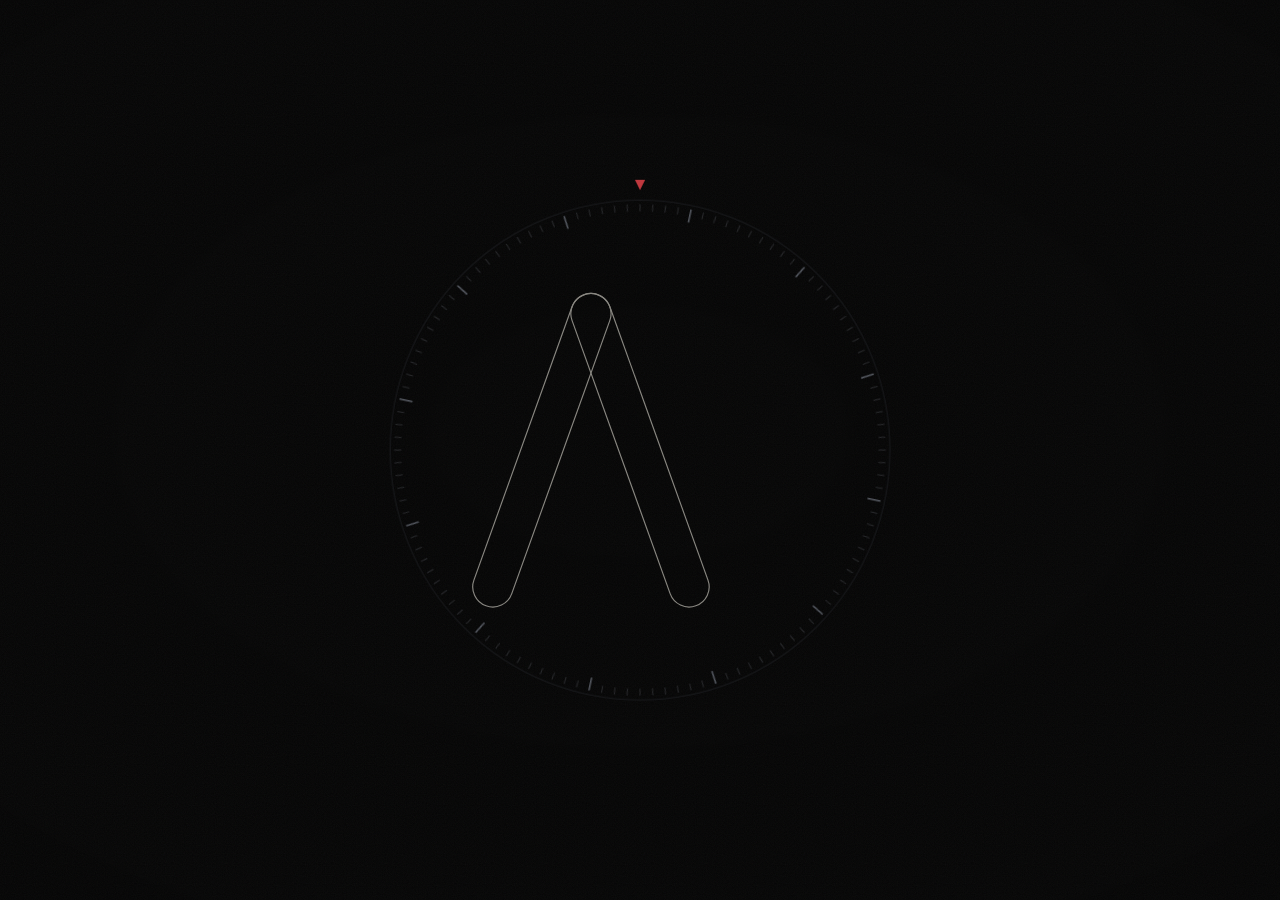
==== commit a21659f1: "Redesign: dial + tape landing, Inside, Sierra Chart setup guide" ====
--- a/index.html
+++ b/index.html
@@ -1,57 +1,253 @@
-<!doctype html>
-<html lang="en"><head><meta charset="utf-8"><meta name="viewport" content="width=device-width,initial-scale=1">
-<title>Anthony’s Vault — Advanced Order Flow. Fully Set Up.</title>
-<meta name="description" content="A configured Sierra Chart environment built around value, structure and order flow. VolumeBars, LiveBook, AnchoredProfile, study setups, daily market reviews and direct help. $100/month.">
-<meta name="theme-color" content="#0b0c0d"><link rel="canonical" href="https://anthonysvault.com/">
-<link rel="icon" href="assets/vault.svg" type="image/svg+xml"><link rel="stylesheet" href="site.css?v=20261007-3"><script src="site.js?v=20261007-3" defer></script>
+<!DOCTYPE html>
+<html lang="en">
+<head>
+<meta charset="utf-8">
+<meta name="viewport" content="width=device-width, initial-scale=1, viewport-fit=cover">
+<title>Anthony’s Vault</title>
+<meta name="description" content="Orderflow tools for ES, built on Sierra Chart. Studies, setups and a private Discord. $100 / month.">
+<meta name="theme-color" content="#050505"><link rel="canonical" href="https://anthonysvault.com/">
+<link rel="icon" href="assets/vault.svg" type="image/svg+xml">
+<meta property="og:title" content="Anthony’s Vault"><meta property="og:description" content="Orderflow tools for ES, built on Sierra Chart.">
 <!-- Privacy-friendly analytics by Plausible -->
 <script async src="https://plausible.io/js/pa-Hq44Lk_SXXTGRcr0beHpS.js"></script>
 <script>
   window.plausible=window.plausible||function(){(plausible.q=plausible.q||[]).push(arguments)},plausible.init=plausible.init||function(i){plausible.o=i||{}};
   plausible.init()
 </script>
-</head><body id="top"><a class="skip" href="#main">Skip to content</a>
-<header class="masthead wrap"><a class="brand" href="index.html" aria-label="Anthony's Vault home"><img src="assets/vault.svg" width="38" height="38" alt=""><span>Anthony’s Vault</span></a><nav aria-label="Main navigation"><a href="index.html#included">What you get</a><a href="index.html#setup">Getting started</a></nav><a class="header-cta" href="#membership">Membership <span aria-hidden="true">↗</span></a></header>
-<main id="main">
-<section class="hero wrap" aria-labelledby="offer-title">
-  <div class="hero-copy"><p class="eyebrow">THE SIERRA CHART MEMBERSHIP</p><h1 id="offer-title">Advanced Order Flow.<br><span>Fully Set Up.</span></h1>
-  <p class="lead">Your Sierra Chart environment, built around <strong>value → structure → order flow.</strong></p>
-  <p class="hero-detail">The tools, configured study setups, and direct help to put it all together.</p>
-  <a class="primary-button" href="#membership">Explore membership <span aria-hidden="true">↗</span></a><p class="price-note">$100/month · Cancel anytime</p></div>
-  <div class="tool-showcase" data-tool-showcase><div class="tool-tabs" role="tablist" aria-label="Explore the three studies"><button id="tab-volumebars" type="button" role="tab" aria-selected="true" aria-controls="tool-volumebars" tabindex="0">VolumeBars</button><button id="tab-livebook" type="button" role="tab" aria-selected="false" aria-controls="tool-livebook" tabindex="-1">LiveBook</button><button id="tab-anchoredprofile" type="button" role="tab" aria-selected="false" aria-controls="tool-anchoredprofile" tabindex="-1">AnchoredProfile</button></div><figure class="tool-panel" id="tool-volumebars" role="tabpanel" aria-labelledby="tab-volumebars" tabindex="0">
-      <div class="tool-media"><img src="assets/volumebars-demo.jpg" width="960" height="700" alt="Recorded VolumeBars candles, with blue participation colour and session volume and delta stars." fetchpriority="high"><video muted loop playsinline preload="none" data-src="assets/volumebars-demo.mp4" aria-hidden="true" tabindex="-1"></video></div>
-      <figcaption><h3>See the activity on the candle.</h3><p>Colour connects price with participation. Volume and delta reveal how much traded, and on which side.</p></figcaption>
-      <div class="tool-controls"><p data-tool-status>Recorded-data demo · 53× speed</p><button class="tool-play" type="button" data-tool-play aria-pressed="false" aria-label="Play or pause VolumeBars clip" hidden>Play clip</button></div>
-    </figure><figure class="tool-panel" id="tool-livebook" role="tabpanel" aria-labelledby="tab-livebook" tabindex="0" hidden>
-      <div class="tool-media"><img src="assets/livebook-demo.jpg" width="960" height="700" alt="Recorded LiveBook depth: red resting offers above price and blue resting bids below it; lengths represent lots." loading="lazy"><video muted loop playsinline preload="none" data-src="assets/livebook-demo.mp4" aria-hidden="true" tabindex="-1"></video></div>
-      <figcaption><h3>See resting liquidity beside price.</h3><p>The bars show displayed orders waiting to trade. Watch their size change as price moves.</p></figcaption>
-      <div class="tool-controls"><p data-tool-status>Recorded-data demo · Real time</p><button class="tool-play" type="button" data-tool-play aria-pressed="false" aria-label="Play or pause LiveBook clip" hidden>Play clip</button></div>
-    </figure><figure class="tool-panel" id="tool-anchoredprofile" role="tabpanel" aria-labelledby="tab-anchoredprofile" tabindex="0" hidden>
-      <div class="tool-media"><img src="assets/anchoredprofile-demo.jpg" width="960" height="700" alt="Recorded RTH volume profile, with its point of control and upper and lower value-area boundaries." loading="lazy"><video muted loop playsinline preload="none" data-src="assets/anchoredprofile-demo.mp4" aria-hidden="true" tabindex="-1"></video></div>
-      <figcaption><h3>See where trade is building.</h3><p>The profile shows volume at each price. The brightest row is the busiest price; the shaded area holds 70% of volume.</p></figcaption>
-      <div class="tool-controls"><p data-tool-status>Recorded-data demo · 85× speed</p><button class="tool-play" type="button" data-tool-play aria-pressed="false" aria-label="Play or pause AnchoredProfile clip" hidden>Play clip</button></div>
-    </figure><noscript><p class="tool-noscript">View the stills: <a href="assets/volumebars-demo.jpg">VolumeBars</a> · <a href="assets/livebook-demo.jpg">LiveBook</a> · <a href="assets/anchoredprofile-demo.jpg">AnchoredProfile</a></p></noscript></div>
-</section>
-<section class="included wrap section" id="included" aria-labelledby="included-title">
-  <div class="section-heading"><p class="eyebrow">01 / WHAT YOU GET</p><h2 id="included-title">One environment.<br><span>Everything working together.</span></h2></div>
-  <div class="offer-grid"><article><span class="item-number">01</span><h3>Three private studies</h3><p><strong>VolumeBars</strong> puts volume and delta on the candle. <strong>LiveBook</strong> shows resting liquidity. <strong>AnchoredProfile</strong> maps volume and value.</p></article>
-  <article><span class="item-number">02</span><h3>Configured chart setups</h3><p>RTH and DailyExecution+ study collections, with settings already arranged. Anthony helps you apply them to your Sierra charts.</p></article>
-  <article><span class="item-number">03</span><h3>A place to work through it</h3><p>An active private Discord, daily market reviews, and direct setup assistance from Anthony. Study updates are included while you’re a member.</p></article></div>
-</section>
-<section class="framework wrap section" id="framework" aria-labelledby="framework-title">
-  <div class="section-heading"><p class="eyebrow">02 / THE FRAMEWORK</p><h2 id="framework-title">Read the auction.<br><span>Then the activity at the level.</span></h2></div>
-  <ol class="framework-steps"><li><span class="step-label">01 / VALUE</span><h3>Where is trade building?</h3><p>Start with developing value, prior value, and the wider volume profile.</p></li><li><span class="step-label">02 / STRUCTURE</span><h3>What surrounds price?</h3><p>Put the current auction in context: balance, range edges, and the space between areas of value.</p></li><li><span class="step-label">03 / ORDER FLOW</span><h3>How is price responding?</h3><p>Read traded volume, delta, and resting liquidity at the location. You make the trading decisions.</p></li></ol>
-</section>
-<section class="setup wrap section" id="setup" aria-labelledby="setup-title">
-  <div class="section-heading"><p class="eyebrow">03 / GETTING STARTED</p><h2 id="setup-title">Set up with Anthony.</h2><p>You don’t have to assemble it alone.</p></div>
-  <ol class="setup-steps"><li><span>01</span><div><h3>Join and connect Discord</h3><p>Subscribe through Memberful, then connect Discord from your member account.</p></div></li><li><span>02</span><div><h3>Activate your studies</h3><p>Send Anthony your Sierra Chart username in Discord so he can enable your access.</p></div></li><li><span>03</span><div><h3>Load your setups together</h3><p>Apply the RTH and DailyExecution+ collections with direct help. Check your chart settings and bring questions to the daily reviews.</p></div></li></ol>
-  <p class="requirements">Requires Sierra Chart for Windows and appropriate market data, purchased separately. LiveBook requires market depth data.</p>
-</section>
-<section class="membership wrap section" id="membership" aria-labelledby="membership-title">
-  <div class="membership-panel"><div><p class="eyebrow">04 / MEMBERSHIP</p><h2 id="membership-title">Your charts.<br><span>A complete place to start.</span></h2><p class="membership-summary">Private studies. Configured setups. Daily market reviews. A community to work with.</p><ul><li>VolumeBars, LiveBook &amp; AnchoredProfile</li><li>RTH &amp; DailyExecution+ study collections</li><li>Private Discord, direct setup help &amp; ongoing updates</li></ul></div>
-  <div class="membership-price"><p class="price">$100<span>/month</span></p><p>Monthly membership. Cancel anytime.</p><p class="requirements">Sierra Chart and market data are separate.</p><a class="primary-button" id="membership-open" href="https://members.anthonyslab.shop/checkout?plan=149330">Join Anthony’s Vault <span aria-hidden="true">↗</span></a><p class="checkout-note">Secure checkout with Memberful. The checkout still uses our previous name, Anthony’s Lab.</p><a class="account-link" href="https://members.anthonyslab.shop/account">Already a member? Sign in</a></div></div>
-  <details class="package-notes"><summary>About the setups and demonstrations</summary><p>RTH and DailyExecution+ are Sierra Chart study collections: configured studies you apply to a chart, rather than a complete chartbook. Anthony helps with the chart settings and installation.</p><p>The demonstrations isolate each tool using real ES trades and recorded market depth from 6 October 2026. They are focused renderings, rather than screen recordings. VolumeBars and AnchoredProfile are sped up; LiveBook plays in real time. Colour and display settings are configurable. The VolumeBars stars mark new session highs in volume and absolute delta.</p><p><a href="assets/sierra-es-2026-10-06.png" data-chart aria-haspopup="dialog" aria-controls="chart-dialog">View Anthony’s full Sierra Chart ↗</a>. This original desk capture also includes personal settings and experimental overlays beyond the featured member tools. Your layout will depend on your configuration and data.</p></details>
-</section>
-</main><footer class="wrap"><a class="brand" href="index.html"><img src="assets/vault.svg" width="30" height="30" alt=""><span>Anthony’s Vault</span></a><div class="footer-links"><a href="demo.html">Replay &amp; tool demo</a><a href="https://members.anthonyslab.shop/account">Member sign in</a><a href="https://www.tiktok.com/@nasdaqant" target="_blank" rel="noopener noreferrer" aria-label="Anthony's Vault on TikTok (@nasdaqant)">TikTok ↗</a></div><p class="footer-note">Tools and market study for Sierra Chart. No trade signals or promised trading outcomes.</p></footer>
-<dialog id="chart-dialog" aria-labelledby="chart-title"><div class="dialog-heading"><h2 id="chart-title">Anthony’s Sierra Chart · 6 October 2026</h2><button id="close-chart" aria-label="Close chart">Close ×</button></div><p>Full desk view for context. It includes personal settings and experimental overlays beyond the featured member tools.</p><div class="full-chart-scroll"><img src="assets/sierra-es-2026-10-06.png" width="1920" height="890" alt="Full native ESZ26 Sierra desk chart, with VolumeBars candles, LiveBook, volume profiles and additional desk overlays."></div><p class="chart-help">On a small screen, scroll across the chart to inspect it. <a href="assets/sierra-es-2026-10-06.png" target="_blank" rel="noopener">Open original image ↗</a></p></dialog>
-</body></html>
+<style>
+  :root{
+    --bg:#050505; --ink:#e8e8ea; --ink2:#c3c2b7; --ink3:#898781;
+    --graphite:#242424; --g2:#3a3c40; --g3:#565a62; --red:#941C22; --red2:#c0393f;
+    --mono: ui-monospace, "SF Mono", "Cascadia Mono", Consolas, "Roboto Mono", monospace;
+    --sans: "Helvetica Neue", "Inter", "Segoe UI", system-ui, sans-serif;
+  }
+  *{box-sizing:border-box;margin:0;padding:0}
+  html,body{height:100%;background:var(--bg);color:var(--ink);overflow:hidden;font-family:var(--sans)}
+  canvas#bg{position:fixed;inset:0;width:100%;height:100%;display:block}
+  .vignette{position:fixed;inset:0;pointer-events:none;transition:opacity 1.2s;
+    background:radial-gradient(ellipse 70% 60% at 50% 48%, rgba(5,5,5,.25) 0%, rgba(5,5,5,.6) 60%, rgba(5,5,5,.8) 100%);}
+  .vignette.soft{opacity:.25}
+  .grain{position:fixed;inset:-50%;pointer-events:none;opacity:.05;
+    background-image:url("data:image/svg+xml;utf8,<svg xmlns='http://www.w3.org/2000/svg' width='160' height='160'><filter id='n'><feTurbulence type='fractalNoise' baseFrequency='.9' numOctaves='2' stitchTiles='stitch'/></filter><rect width='100%' height='100%' filter='url(%23n)'/></svg>");
+    animation:grain 1.2s steps(6) infinite}
+  @keyframes grain{0%{transform:translate(0,0)}25%{transform:translate(-3%,2%)}50%{transform:translate(2%,-3%)}75%{transform:translate(-2%,-1%)}100%{transform:translate(0,0)}}
+
+  /* the intro mark */
+  @media (prefers-reduced-motion:reduce){.grain{animation:none}}
+  #intro{position:fixed;inset:0;display:flex;align-items:center;justify-content:center;pointer-events:none}
+  #intro svg{width:min(62vmin,520px);height:auto;overflow:visible;transition:transform 1.1s cubic-bezier(.7,0,.2,1),opacity .9s}
+  #intro.away svg{transform:translateY(-34vh) scale(.16);opacity:0}
+
+  /* the page */
+  main{position:fixed;inset:0;display:flex;flex-direction:column;align-items:center;justify-content:center;
+       text-align:center;padding:24px;opacity:0;transition:opacity 1.4s ease}
+  main.on{opacity:1}
+  .mk{width:78px;height:78px;margin-bottom:22px}
+  .name{font-size:13px;letter-spacing:.55em;text-indent:.55em;color:var(--ink2);font-weight:500}
+  .line{margin-top:22px;font-size:clamp(17px,2.2vw,22px);color:var(--ink);font-weight:300;letter-spacing:.01em}
+  .three{margin-top:14px;font-family:var(--mono);font-size:12px;letter-spacing:.28em;color:var(--ink3)}
+  .three b{color:var(--g3);font-weight:400;padding:0 .6em}
+  .price{margin-top:42px;font-family:var(--mono);font-size:13px;color:var(--ink2);letter-spacing:.12em}
+  .price span{color:var(--ink3)}
+  a.btn{margin-top:16px;display:inline-flex;align-items:center;gap:12px;padding:14px 30px;border:1px solid var(--g2);
+        color:var(--ink);text-decoration:none;font-size:12px;letter-spacing:.42em;text-indent:.42em;
+        background:rgba(5,5,5,.55);backdrop-filter:blur(4px);transition:border-color .3s,background .3s}
+  a.btn:hover{border-color:var(--red);background:rgba(148,28,34,.12)}
+  .dot{width:6px;height:6px;border-radius:50%;background:var(--red2);box-shadow:0 0 10px var(--red2);animation:pulse 2.4s ease-in-out infinite}
+  @keyframes pulse{0%,100%{opacity:.35}50%{opacity:1}}
+  footer{position:fixed;left:0;right:0;bottom:0;display:flex;justify-content:space-between;align-items:flex-end;
+         padding:18px 22px calc(18px + env(safe-area-inset-bottom));font-family:var(--mono);font-size:10.5px;
+         letter-spacing:.14em;color:var(--ink3);opacity:0;transition:opacity 1.4s ease .4s}
+  footer.on{opacity:1}
+  footer a{color:var(--ink3);text-decoration:none;margin-left:18px}
+  footer a:hover{color:var(--ink)}
+  .rec{display:flex;align-items:center;gap:8px}
+  @media (max-width:600px){
+    footer{flex-direction:column;align-items:center;gap:10px}
+    footer a{margin:0 9px}
+    footer .na{display:none}
+    .line{max-width:300px}
+  }
+
+</style>
+</head>
+<body>
+<canvas id="bg"></canvas>
+<div class="vignette"></div>
+<div class="grain"></div>
+
+<div id="intro"><svg id="introSvg" viewBox="0 0 1024 1024" xmlns="http://www.w3.org/2000/svg"></svg></div>
+
+<main id="page">
+  <img class="mk" id="smallMark" alt="">
+  <div class="name">ANTHONY'S VAULT</div>
+  <div class="line">Orderflow tools for ES, built on Sierra Chart.</div>
+  <div class="three">STUDIES<b>·</b>SETUPS<b>·</b>DISCORD</div>
+  <div class="price">$100 <span>/ month</span></div>
+  <a class="btn" id="join" href="https://members.anthonyslab.shop/checkout?plan=149330"><span class="dot"></span>ENTER</a>
+</main>
+
+<footer id="foot">
+  <div class="rec"><span class="dot" style="width:5px;height:5px"></span><span id="recLabel">ES · RECORDED SESSION · 10 NOV 2026</span></div>
+  <div><a href="inside.html">INSIDE</a><a href="setup.html">SETUP GUIDE</a><a href="https://members.anthonyslab.shop/account">MEMBERS</a><a href="https://www.tiktok.com/@nasdaqant">TIKTOK</a><span class="na" style="margin-left:18px">NOT TRADING ADVICE</span></div>
+</footer>
+
+
+<script>
+const DATA = {"prints":[[0,7523.0,1,"B"],[0,7523.0,1,"B"],[0,7523.25,1,"B"],[1,7523.0,1,"S"],[2,7523.25,1,"B"],[3,7523.25,1,"B"],[3,7523.25,1,"B"],[3,7523.25,1,"B"],[3,7523.25,1,"B"],[3,7523.25,1,"B"],[3,7523.25,1,"B"],[3,7523.25,1,"B"],[3,7523.25,1,"B"],[4,7523.5,1,"B"],[4,7523.5,1,"B"],[4,7523.5,1,"B"],[4,7523.5,1,"B"],[4,7523.5,1,"B"],[4,7523.5,1,"B"],[4,7523.5,1,"B"],[4,7523.5,1,"B"],[4,7523.5,1,"B"],[4,7523.5,1,"B"],[4,7523.5,1,"B"],[4,7523.5,1,"B"],[4,7523.5,1,"B"],[4,7523.75,1,"B"],[4,7523.75,3,"B"],[4,7523.75,1,"B"],[4,7523.75,1,"B"],[4,7523.75,1,"B"],[4,7523.75,1,"B"],[4,7523.75,1,"B"],[4,7523.75,1,"B"],[4,7523.75,2,"B"],[4,7523.75,1,"B"],[4,7523.75,1,"B"],[4,7523.75,1,"B"],[4,7523.75,1,"B"],[4,7523.75,1,"B"],[4,7523.75,1,"B"],[4,7523.75,1,"B"],[4,7524.0,1,"B"],[4,7524.0,10,"B"],[4,7524.0,1,"B"],[4,7524.0,1,"B"],[4,7524.0,1,"B"],[4,7524.0,1,"B"],[4,7524.0,1,"B"],[4,7524.0,1,"B"],[4,7524.0,1,"B"],[4,7524.0,1,"B"],[5,7523.5,1,"B"],[5,7523.5,1,"S"],[6,7523.75,1,"B"],[6,7523.75,1,"B"],[6,7523.75,1,"S"],[6,7523.75,1,"B"],[6,7523.75,1,"S"],[7,7523.75,1,"S"],[8,7524.0,2,"B"],[8,7524.0,1,"B"],[8,7524.0,1,"B"],[8,7524.0,1,"B"],[8,7524.0,1,"B"],[8,7524.0,1,"B"],[8,7524.0,1,"B"],[8,7524.0,2,"B"],[11,7524.25,1,"B"],[11,7524.25,1,"B"],[11,7524.25,1,"B"],[11,7524.25,1,"B"],[11,7524.25,1,"B"],[11,7524.25,1,"B"],[11,7524.25,1,"B"],[11,7524.5,1,"B"],[11,7524.25,2,"S"],[11,7524.5,1,"B"],[11,7524.5,1,"B"],[11,7524.5,1,"B"],[11,7524.5,1,"B"],[11,7524.5,1,"B"],[11,7524.5,2,"B"],[11,7524.5,1,"B"],[11,7524.5,1,"B"],[11,7524.5,1,"B"],[11,7524.5,1,"B"],[11,7524.5,1,"B"],[11,7524.75,1,"B"],[11,7524.75,2,"B"],[11,7524.75,2,"B"],[11,7524.75,1,"B"],[11,7524.75,1,"B"],[11,7524.75,1,"B"],[11,7524.75,1,"B"],[11,7524.75,1,"B"],[11,7524.75,1,"B"],[11,7524.5,1,"S"],[11,7524.5,1,"S"],[11,7524.25,1,"S"],[11,7524.5,1,"S"],[12,7524.5,1,"S"],[12,7524.5,1,"S"],[12,7524.5,1,"S"],[12,7524.5,1,"S"],[12,7524.5,1,"B"],[12,7524.5,1,"S"],[13,7524.75,1,"B"],[13,7524.75,1,"B"],[13,7524.75,2,"B"],[13,7524.75,1,"B"],[13,7524.75,1,"B"],[13,7524.75,1,"B"],[13,7524.75,2,"B"],[13,7524.75,1,"B"],[13,7524.75,3,"B"],[13,7525.0,2,"B"],[13,7525.0,1,"B"],[13,7525.0,1,"B"],[13,7525.0,1,"B"],[13,7525.0,1,"B"],[13,7525.0,1,"B"],[13,7525.0,2,"B"],[13,7525.0,1,"B"],[13,7525.0,1,"B"],[13,7524.5,1,"S"],[13,7524.5,1,"S"],[13,7524.5,1,"S"],[13,7524.5,1,"S"],[13,7524.75,1,"B"],[13,7524.75,1,"B"],[13,7524.75,1,"B"],[13,7524.75,1,"B"],[14,7524.5,1,"S"],[14,7524.5,1,"S"],[14,7524.5,1,"S"],[14,7524.5,1,"S"],[14,7524.75,1,"B"],[14,7524.75,1,"B"],[14,7524.75,1,"B"],[14,7524.75,2,"B"],[14,7524.75,1,"S"],[14,7524.5,1,"S"],[15,7524.75,1,"B"],[15,7524.75,1,"B"],[16,7524.5,1,"S"],[16,7524.5,1,"S"],[16,7524.5,1,"S"],[16,7524.5,1,"S"],[16,7524.75,2,"B"],[16,7524.75,1,"B"],[17,7524.75,1,"B"],[17,7524.75,1,"B"],[17,7524.75,2,"B"],[17,7524.75,1,"B"],[19,7524.5,1,"S"],[19,7524.75,1,"B"],[19,7524.5,1,"S"],[20,7524.75,1,"B"],[20,7524.75,1,"B"],[20,7524.75,2,"B"],[20,7524.75,1,"B"],[21,7524.75,1,"B"],[21,7524.5,1,"S"],[22,7524.5,1,"S"],[24,7524.5,1,"S"],[24,7524.5,1,"S"],[24,7524.5,1,"S"],[24,7524.5,1,"S"],[24,7524.5,1,"S"],[25,7524.5,2,"S"],[26,7524.5,1,"S"],[26,7524.5,1,"S"],[27,7524.5,1,"S"],[28,7524.5,1,"S"],[28,7524.5,1,"S"],[28,7524.75,1,"B"],[28,7524.75,1,"B"],[28,7524.75,1,"B"],[28,7524.75,1,"B"],[28,7524.75,1,"B"],[28,7524.75,1,"B"],[28,7524.75,1,"B"],[28,7524.75,1,"B"],[28,7524.75,1,"B"],[28,7524.75,1,"B"],[28,7524.75,1,"B"],[28,7524.75,1,"B"],[28,7524.75,1,"B"],[28,7525.0,1,"B"],[28,7525.0,2,"B"],[28,7525.0,1,"B"],[28,7525.0,1,"B"],[28,7525.0,6,"B"],[28,7525.0,1,"B"],[29,7524.75,1,"S"],[29,7524.75,1,"S"],[29,7524.75,1,"S"],[29,7524.75,1,"S"],[29,7524.75,1,"S"],[29,7524.75,1,"S"],[29,7524.75,1,"S"],[29,7524.75,1,"S"],[29,7524.75,1,"S"],[29,7524.75,1,"S"],[29,7524.75,1,"S"],[29,7524.75,1,"S"],[29,7524.75,1,"S"],[30,7524.75,1,"S"],[30,7524.75,1,"S"],[30,7524.5,1,"S"],[30,7524.5,1,"S"],[31,7524.75,1,"B"],[31,7524.75,1,"B"],[31,7524.75,1,"B"],[31,7524.75,1,"B"],[33,7524.75,1,"B"],[33,7524.75,1,"B"],[35,7524.75,1,"B"],[40,7524.75,1,"B"],[40,7524.75,1,"B"],[40,7524.75,1,"B"],[40,7524.75,1,"B"],[40,7524.75,1,"B"],[40,7524.75,1,"B"],[40,7524.75,1,"B"],[41,7525.0,1,"B"],[41,7525.0,1,"B"],[41,7524.5,1,"S"],[41,7524.5,1,"S"],[41,7524.75,1,"S"],[41,7524.75,1,"S"],[42,7524.75,1,"S"],[42,7524.75,1,"S"],[42,7524.75,1,"S"],[42,7524.75,1,"S"],[42,7524.5,1,"S"],[42,7524.5,2,"S"],[43,7524.75,1,"B"],[43,7524.5,1,"S"],[43,7524.5,1,"S"],[43,7524.5,1,"S"],[43,7524.5,1,"S"],[43,7524.5,1,"S"],[43,7524.75,1,"B"],[43,7524.75,1,"S"],[43,7524.75,1,"B"],[43,7524.75,1,"B"],[43,7524.75,1,"B"],[44,7524.75,1,"S"],[44,7524.75,1,"S"],[44,7524.75,2,"S"],[44,7524.5,1,"S"],[44,7524.5,1,"S"],[45,7524.75,1,"B"],[45,7524.75,1,"B"],[46,7524.5,1,"S"],[46,7524.5,1,"S"],[46,7524.5,2,"S"],[46,7524.5,1,"S"],[46,7524.5,1,"S"],[47,7524.5,2,"S"],[47,7524.5,1,"B"],[47,7524.5,1,"B"],[47,7524.5,1,"B"],[47,7524.5,1,"S"],[47,7524.5,1,"S"],[47,7524.5,2,"S"],[48,7524.5,1,"B"],[51,7524.5,2,"B"],[51,7524.5,1,"B"],[51,7524.5,1,"B"],[52,7524.5,1,"B"],[52,7524.5,1,"B"],[55,7524.5,1,"B"],[55,7524.5,1,"B"],[58,7524.75,1,"B"],[58,7524.75,1,"B"],[59,7524.75,3,"B"],[59,7524.75,1,"B"],[59,7524.75,1,"B"],[59,7524.75,1,"B"],[59,7524.75,1,"B"],[59,7524.75,1,"B"],[59,7524.75,1,"B"],[59,7524.75,1,"S"],[60,7524.75,1,"S"],[60,7524.75,1,"S"],[65,7524.75,1,"S"],[65,7524.75,1,"S"],[65,7524.75,1,"S"],[65,7524.75,1,"S"],[65,7524.75,1,"S"],[66,7524.75,1,"B"],[66,7524.75,1,"B"],[67,7524.5,1,"S"],[68,7524.5,1,"S"],[68,7524.5,1,"S"],[72,7524.5,2,"S"],[72,7524.5,1,"S"],[72,7524.5,1,"S"],[72,7524.25,1,"S"],[72,7524.25,1,"S"],[72,7524.5,1,"B"],[72,7524.5,1,"B"],[74,7524.5,1,"S"],[74,7524.5,1,"S"],[74,7524.5,2,"S"],[74,7524.5,1,"S"],[74,7524.5,1,"S"],[76,7524.75,1,"B"],[76,7524.75,1,"B"],[76,7524.75,2,"B"],[78,7524.5,2,"S"],[78,7524.5,1,"S"],[78,7524.25,1,"S"],[79,7524.5,1,"B"],[79,7524.5,1,"B"],[79,7524.5,1,"B"],[81,7524.25,1,"S"],[82,7524.5,1,"B"],[82,7524.5,1,"B"],[89,7524.25,1,"S"],[89,7524.25,1,"S"],[89,7524.25,1,"S"],[92,7524.75,1,"B"],[92,7524.75,1,"B"],[92,7524.75,1,"B"],[92,7524.75,1,"B"],[92,7524.75,1,"B"],[92,7524.75,2,"B"],[92,7524.75,2,"B"],[92,7524.75,3,"B"],[92,7524.75,1,"B"],[92,7524.75,1,"B"],[92,7524.75,1,"B"],[93,7524.75,1,"B"],[93,7524.75,1,"B"],[95,7524.75,2,"S"],[95,7524.75,1,"S"],[95,7524.75,1,"S"],[95,7524.75,1,"S"],[95,7524.75,1,"S"],[95,7524.5,1,"S"],[95,7524.75,1,"B"],[99,7524.75,3,"S"],[99,7524.75,2,"S"],[99,7524.75,1,"S"],[100,7524.75,1,"S"],[102,7524.75,1,"S"],[103,7524.75,1,"S"],[103,7524.75,1,"S"],[110,7524.75,1,"S"],[111,7524.75,1,"S"],[111,7524.75,1,"S"],[111,7524.75,1,"S"],[112,7524.75,1,"S"],[114,7524.75,1,"S"],[116,7524.75,1,"S"],[116,7524.75,1,"S"],[116,7524.75,3,"S"],[116,7524.5,2,"S"],[116,7524.75,1,"B"],[116,7524.75,2,"B"],[120,7524.75,1,"B"],[120,7524.75,2,"B"],[120,7524.75,1,"B"],[121,7524.75,1,"S"],[121,7524.75,1,"S"],[121,7524.75,3,"S"],[121,7524.75,1,"S"],[121,7524.75,2,"B"],[132,7524.75,2,"B"],[132,7524.75,1,"B"],[132,7524.75,1,"B"],[132,7524.75,1,"B"],[132,7524.75,1,"B"],[134,7524.5,1,"S"],[141,7524.75,1,"B"],[141,7524.75,2,"B"],[141,7524.75,1,"B"],[141,7524.75,1,"B"],[141,7524.75,1,"B"],[142,7524.75,1,"B"],[142,7524.75,1,"B"],[142,7524.75,1,"B"],[142,7524.75,3,"B"],[142,7524.75,1,"B"],[142,7524.75,1,"B"],[142,7524.75,5,"B"],[143,7524.75,1,"S"],[144,7524.75,1,"S"],[144,7524.75,1,"B"],[144,7524.75,1,"B"],[144,7524.75,2,"B"],[144,7524.75,1,"B"],[145,7524.75,1,"S"],[146,7524.75,1,"S"],[147,7524.75,1,"S"],[147,7524.75,1,"S"],[147,7524.75,2,"S"],[147,7524.75,1,"S"],[150,7524.5,1,"S"],[151,7524.75,1,"B"],[153,7524.75,1,"S"],[153,7524.75,2,"S"],[153,7524.75,1,"S"],[153,7524.5,3,"S"],[153,7524.5,2,"S"],[153,7524.5,1,"S"],[153,7524.75,1,"B"],[155,7525.0,1,"B"],[155,7525.0,1,"B"],[156,7525.0,1,"B"],[156,7525.0,1,"B"],[156,7525.0,1,"B"],[156,7525.0,1,"B"],[156,7525.0,1,"B"],[156,7525.0,1,"B"],[156,7525.0,1,"B"],[156,7525.0,1,"B"],[156,7525.0,1,"B"],[156,7525.0,1,"B"],[161,7525.25,1,"B"],[161,7525.25,1,"B"],[161,7525.25,2,"B"],[161,7525.25,1,"B"],[161,7525.25,2,"B"],[161,7525.25,1,"B"],[161,7525.25,1,"B"],[162,7525.25,1,"S"],[162,7525.25,1,"S"],[165,7525.25,1,"S"],[166,7525.5,1,"B"],[166,7525.5,1,"B"],[167,7525.5,1,"B"],[167,7525.5,1,"B"],[167,7525.5,1,"B"],[167,7525.5,1,"B"],[167,7525.5,1,"S"],[167,7525.5,1,"S"],[167,7525.5,1,"S"],[170,7525.75,1,"B"],[170,7525.75,1,"B"],[170,7525.75,1,"B"],[170,7525.75,1,"S"],[170,7525.75,1,"S"],[170,7525.75,2,"S"],[170,7525.75,2,"S"],[171,7525.75,1,"B"],[174,7525.75,1,"B"],[189,7526.0,1,"B"],[189,7526.0,1,"B"],[189,7526.0,1,"B"],[189,7526.0,1,"B"],[189,7526.25,1,"B"],[190,7526.0,1,"S"],[193,7526.0,1,"S"],[193,7526.0,1,"S"],[193,7526.0,1,"B"],[193,7526.0,1,"B"],[199,7526.25,1,"B"],[199,7526.25,1,"B"],[203,7526.0,1,"S"],[203,7526.25,1,"B"],[203,7526.25,1,"B"],[203,7526.25,1,"B"],[205,7526.25,1,"S"],[205,7526.25,1,"S"],[205,7526.25,1,"S"],[208,7526.5,1,"B"],[208,7526.5,1,"B"],[208,7526.5,1,"S"],[208,7526.5,2,"S"],[214,7526.5,2,"B"],[216,7526.5,1,"S"],[217,7526.5,1,"S"],[217,7526.75,1,"B"],[217,7526.75,1,"B"],[217,7526.75,1,"B"],[219,7527.0,1,"B"],[219,7527.0,1,"B"],[219,7527.0,1,"B"],[219,7527.0,1,"B"],[219,7527.0,1,"B"],[219,7527.0,2,"B"],[219,7527.0,1,"B"],[219,7527.0,1,"B"],[219,7527.0,1,"B"],[219,7527.0,1,"B"],[219,7527.0,1,"B"],[219,7527.0,1,"B"],[220,7527.0,1,"S"],[220,7527.0,1,"S"],[220,7527.0,1,"S"],[220,7527.0,1,"S"],[226,7527.0,1,"B"],[226,7527.0,1,"B"],[230,7527.25,1,"B"],[233,7527.25,1,"B"],[233,7527.25,1,"B"],[233,7527.25,1,"B"],[235,7527.25,1,"B"],[242,7527.25,1,"S"],[246,7527.5,2,"B"],[246,7527.5,1,"B"],[246,7527.5,1,"B"],[251,7527.25,1,"S"],[251,7527.25,1,"S"],[252,7527.25,1,"S"],[252,7527.25,1,"S"],[256,7527.25,1,"S"],[256,7527.25,1,"S"],[257,7527.25,1,"B"],[257,7527.5,1,"B"],[257,7527.25,1,"S"],[257,7527.5,1,"B"],[257,7527.25,1,"S"],[257,7527.25,1,"S"],[257,7527.25,1,"S"],[260,7527.5,1,"B"],[268,7527.25,1,"S"],[268,7527.25,1,"S"],[268,7527.25,1,"B"],[275,7527.5,1,"B"],[277,7527.25,1,"S"],[287,7527.25,1,"S"],[290,7527.0,1,"S"],[290,7527.0,1,"S"],[290,7527.0,1,"S"],[290,7527.0,1,"S"],[290,7527.0,1,"S"],[290,7527.0,2,"S"],[290,7527.0,1,"S"],[290,7527.0,1,"B"],[301,7527.0,1,"S"],[301,7527.0,1,"S"],[302,7527.0,1,"S"],[302,7527.0,1,"B"],[304,7526.75,1,"S"],[313,7527.0,1,"B"],[314,7527.0,17,"B"],[314,7527.0,1,"B"],[314,7527.0,1,"B"],[314,7527.0,1,"B"],[314,7527.0,1,"B"],[314,7527.0,1,"B"],[314,7527.0,2,"B"],[317,7527.25,1,"S"],[322,7527.25,1,"S"],[323,7527.0,1,"S"],[324,7527.0,1,"S"],[326,7527.0,1,"S"],[326,7527.0,1,"B"],[336,7526.75,1,"S"],[336,7526.75,1,"S"],[336,7526.75,1,"S"],[336,7526.75,1,"S"],[336,7526.75,2,"S"],[336,7526.75,1,"S"],[336,7526.75,1,"S"],[336,7526.75,1,"S"],[337,7526.75,1,"B"],[337,7526.75,1,"B"],[337,7526.75,1,"B"],[337,7526.75,1,"B"],[337,7526.75,1,"S"],[344,7527.0,1,"B"],[346,7526.75,1,"S"],[346,7526.75,1,"S"],[346,7526.75,1,"S"],[346,7526.75,1,"S"],[346,7526.75,1,"S"],[347,7526.75,1,"B"],[356,7526.5,1,"S"],[356,7526.5,1,"S"],[356,7526.5,1,"S"],[356,7526.5,1,"S"],[356,7526.5,1,"S"],[356,7526.5,1,"S"],[360,7526.25,1,"S"],[360,7526.25,1,"S"],[360,7526.25,1,"S"],[360,7526.25,1,"S"],[360,7526.25,1,"S"],[360,7526.25,2,"S"],[360,7526.25,2,"S"],[360,7526.25,1,"S"],[360,7526.25,2,"S"],[360,7526.25,1,"S"],[360,7526.25,1,"S"],[360,7526.25,2,"S"],[360,7526.25,1,"S"],[360,7526.25,1,"S"],[360,7526.25,1,"S"],[361,7526.5,1,"B"],[361,7526.5,1,"B"],[361,7526.25,1,"S"],[361,7526.5,1,"B"],[361,7526.5,1,"B"],[362,7526.25,1,"S"],[369,7526.5,1,"B"],[369,7526.25,1,"S"],[369,7526.25,1,"S"],[376,7526.25,1,"S"],[381,7526.5,1,"B"],[382,7526.25,1,"S"],[382,7526.25,1,"S"],[382,7526.25,1,"S"],[382,7526.25,2,"S"],[383,7526.25,2,"B"],[383,7526.25,2,"B"],[391,7526.5,1,"B"],[401,7526.5,1,"B"],[401,7526.5,2,"B"],[401,7526.5,1,"B"],[401,7526.5,1,"B"],[401,7526.5,1,"B"],[401,7526.5,1,"B"],[401,7526.75,1,"B"],[401,7526.75,1,"B"],[401,7526.75,1,"B"],[401,7526.75,1,"B"],[401,7526.5,1,"S"],[402,7526.5,1,"B"],[402,7526.5,1,"B"],[402,7526.5,1,"B"],[418,7526.5,1,"B"],[431,7526.5,4,"B"],[431,7526.5,1,"B"],[431,7526.5,2,"B"],[437,7526.5,1,"S"],[437,7526.75,1,"B"],[440,7526.75,2,"B"],[440,7526.75,1,"B"],[440,7526.75,2,"B"],[441,7526.75,1,"B"],[441,7526.75,1,"B"],[441,7526.75,1,"B"],[441,7526.75,1,"B"],[441,7526.75,1,"B"],[441,7527.0,1,"B"],[441,7526.75,1,"S"],[441,7527.0,1,"B"],[441,7527.0,1,"B"],[441,7527.0,1,"B"],[441,7527.0,1,"B"],[441,7527.0,2,"B"],[441,7527.0,1,"B"],[441,7527.0,1,"B"],[441,7527.0,1,"B"],[441,7527.0,1,"B"],[441,7527.0,1,"B"],[441,7526.75,1,"S"],[442,7527.0,5,"B"],[442,7527.0,3,"B"],[442,7527.0,1,"B"],[442,7527.0,1,"B"],[442,7527.0,1,"B"],[443,7527.25,1,"B"],[443,7527.25,1,"B"],[443,7527.25,2,"B"],[443,7527.25,1,"B"],[443,7527.25,1,"B"],[444,7527.0,1,"S"],[444,7527.0,1,"S"],[454,7526.75,1,"S"],[454,7526.75,1,"S"],[465,7527.0,1,"B"],[465,7527.0,2,"B"],[465,7527.0,1,"B"],[465,7527.0,1,"B"],[465,7527.0,1,"B"],[465,7527.25,1,"B"],[465,7527.25,1,"B"],[465,7527.25,1,"B"],[465,7527.25,1,"B"],[465,7527.25,1,"B"],[465,7527.25,1,"B"],[465,7527.25,1,"B"],[465,7527.25,2,"B"],[465,7527.25,1,"B"],[466,7527.0,1,"S"],[466,7527.0,1,"S"],[466,7527.0,1,"S"],[466,7527.0,1,"S"],[466,7527.0,1,"S"],[466,7527.0,1,"S"],[466,7527.0,1,"S"],[473,7526.75,1,"S"],[473,7526.75,1,"S"],[483,7527.0,1,"B"],[483,7527.0,1,"B"],[483,7527.0,1,"B"],[489,7527.0,1,"B"],[493,7526.75,1,"S"],[494,7526.75,1,"B"],[503,7526.75,1,"B"],[503,7526.75,1,"B"],[509,7526.75,1,"B"],[512,7526.75,1,"S"],[512,7526.75,2,"S"],[529,7527.0,1,"B"],[529,7527.0,1,"B"],[529,7527.0,1,"B"],[529,7527.0,1,"S"],[536,7527.25,1,"B"],[536,7527.25,1,"B"],[536,7527.25,1,"B"],[537,7527.25,1,"B"],[537,7527.25,1,"B"],[537,7527.25,1,"B"],[542,7527.5,1,"B"],[552,7527.75,1,"B"],[552,7527.75,2,"B"],[552,7527.75,1,"B"],[552,7528.0,1,"B"],[552,7528.0,1,"B"],[553,7527.75,1,"S"],[553,7527.75,1,"S"],[553,7527.75,1,"S"],[553,7527.75,1,"S"],[553,7527.75,1,"S"],[553,7527.75,1,"S"],[553,7527.75,1,"S"],[553,7527.75,1,"B"],[557,7527.75,1,"S"],[562,7528.0,1,"B"],[563,7527.75,1,"S"],[567,7527.5,1,"S"],[567,7527.5,1,"S"],[569,7527.5,1,"S"],[571,7527.5,1,"S"],[572,7527.5,2,"B"],[572,7527.5,1,"S"],[573,7527.5,1,"S"],[578,7527.25,1,"S"],[578,7527.5,1,"B"],[578,7527.5,1,"B"],[578,7527.5,1,"B"],[578,7527.5,1,"B"],[579,7527.5,1,"S"],[579,7527.5,1,"S"],[581,7527.75,1,"B"],[581,7527.75,1,"B"],[582,7527.5,1,"S"],[582,7527.75,1,"B"],[582,7527.75,1,"B"],[583,7527.5,1,"S"],[583,7527.5,1,"S"],[583,7527.5,1,"S"],[592,7527.5,1,"S"],[597,7527.75,1,"B"],[597,7527.75,1,"B"],[597,7527.75,2,"B"],[604,7528.0,2,"B"],[604,7528.0,1,"B"],[618,7528.25,1,"S"],[624,7528.5,1,"B"],[624,7528.5,1,"B"],[624,7528.5,1,"B"],[624,7528.5,1,"B"],[624,7528.5,1,"B"],[624,7528.5,1,"B"],[628,7528.5,1,"B"],[628,7528.5,1,"B"],[628,7528.5,1,"B"],[628,7528.5,10,"B"],[628,7528.5,1,"B"],[628,7528.5,1,"S"],[628,7528.5,1,"S"],[628,7528.5,1,"B"],[628,7528.5,1,"B"],[630,7528.5,1,"B"],[630,7528.5,1,"B"],[630,7528.5,1,"S"],[641,7528.5,1,"B"],[641,7528.5,1,"B"],[643,7528.25,1,"S"],[654,7528.5,1,"B"],[654,7528.5,2,"B"],[654,7528.5,1,"B"],[654,7528.5,1,"B"],[655,7528.5,1,"S"],[655,7528.5,1,"S"],[655,7528.5,1,"S"],[655,7528.5,1,"S"],[655,7528.5,1,"S"],[655,7528.5,1,"S"],[655,7528.5,1,"S"],[655,7528.5,1,"S"],[655,7528.25,1,"S"],[657,7528.5,1,"B"],[661,7528.5,1,"B"],[678,7528.5,1,"B"],[678,7528.5,1,"B"],[679,7528.5,2,"B"],[679,7528.5,1,"B"],[679,7528.5,1,"B"],[679,7528.5,1,"B"],[683,7528.75,1,"B"],[683,7528.75,1,"B"],[683,7528.75,1,"B"],[683,7528.75,1,"B"],[683,7528.75,2,"B"],[683,7528.75,3,"B"],[683,7528.75,1,"B"],[683,7528.75,1,"B"],[695,7528.5,1,"S"],[695,7528.5,1,"S"],[695,7528.5,1,"B"],[698,7528.5,1,"B"],[698,7528.5,1,"B"],[698,7528.5,2,"B"],[699,7528.5,1,"B"],[699,7528.75,1,"B"],[699,7528.75,1,"B"],[699,7528.75,1,"B"],[699,7528.75,1,"B"],[699,7528.75,1,"B"],[699,7528.75,1,"B"],[700,7528.5,1,"B"],[708,7528.5,1,"S"],[718,7528.5,1,"S"],[718,7528.5,1,"B"],[718,7528.5,1,"B"],[719,7528.5,1,"B"],[719,7528.5,1,"B"],[724,7528.5,1,"B"],[724,7528.5,1,"B"],[725,7528.25,1,"S"],[725,7528.25,1,"S"],[725,7528.25,1,"S"],[725,7528.25,1,"S"],[725,7528.25,1,"S"],[725,7528.25,2,"S"],[725,7528.25,1,"S"],[725,7528.25,1,"S"],[725,7528.25,2,"S"],[725,7528.25,1,"S"],[725,7528.25,1,"S"],[725,7528.25,1,"S"],[726,7528.25,1,"B"],[731,7528.25,1,"B"],[732,7528.0,1,"S"],[732,7528.0,1,"S"],[732,7528.0,1,"S"],[732,7528.0,1,"S"],[733,7528.0,1,"S"],[733,7528.0,1,"S"],[733,7528.0,1,"S"],[733,7528.0,2,"S"],[733,7528.0,1,"S"],[733,7528.0,1,"S"],[733,7528.0,1,"S"],[733,7528.0,1,"S"],[733,7528.0,1,"S"],[733,7528.0,1,"B"],[734,7528.0,1,"B"],[739,7528.0,2,"B"],[739,7528.0,1,"B"],[739,7528.0,1,"B"],[744,7528.0,1,"B"],[744,7528.0,1,"B"],[744,7528.0,1,"B"],[744,7528.0,1,"B"],[744,7528.0,1,"S"],[744,7528.0,1,"S"],[745,7528.0,1,"S"],[745,7528.0,1,"S"],[752,7528.0,1,"B"],[757,7528.0,1,"S"],[758,7527.75,1,"S"],[758,7527.75,1,"S"],[758,7527.75,1,"S"],[759,7527.75,1,"S"],[763,7528.0,1,"B"],[763,7528.0,1,"B"],[764,7528.0,1,"S"],[789,7528.0,1,"S"],[789,7528.0,1,"S"],[789,7528.0,1,"S"],[789,7528.0,1,"S"],[797,7527.75,1,"S"],[797,7527.75,1,"S"],[797,7527.75,1,"S"],[797,7527.75,2,"S"],[797,7527.75,1,"S"],[797,7527.75,1,"S"],[797,7527.75,1,"S"],[797,7527.75,1,"S"],[797,7527.75,1,"S"],[798,7527.75,1,"B"],[810,7527.75,2,"B"],[816,7527.5,1,"S"],[816,7527.75,1,"B"],[816,7527.75,1,"B"],[816,7527.75,6,"B"],[816,7527.75,1,"B"],[816,7527.75,1,"B"],[816,7527.75,1,"B"],[816,7527.75,9,"B"],[819,7528.0,1,"B"],[819,7528.0,1,"B"],[819,7528.0,1,"B"],[819,7528.0,1,"B"],[821,7528.0,1,"B"],[828,7528.0,1,"S"],[828,7528.0,1,"S"],[828,7528.0,1,"S"],[828,7528.0,1,"S"],[828,7527.75,1,"S"],[828,7527.75,1,"S"],[857,7527.75,1,"S"],[857,7527.75,1,"S"],[857,7527.75,1,"S"],[874,7528.0,1,"S"],[887,7528.0,1,"S"],[909,7528.25,1,"B"],[909,7528.25,1,"B"],[909,7528.25,1,"B"],[909,7528.25,6,"B"],[909,7528.25,1,"B"],[909,7528.25,1,"B"],[909,7528.25,1,"B"],[909,7528.25,1,"B"],[909,7528.25,1,"S"],[910,7528.25,1,"S"],[920,7528.25,1,"S"],[920,7528.25,2,"S"],[936,7528.25,1,"B"],[936,7528.25,1,"B"],[936,7528.25,1,"B"],[950,7528.0,1,"S"],[950,7528.0,1,"S"],[950,7528.0,2,"S"],[950,7528.0,1,"S"],[950,7528.0,1,"S"],[950,7528.0,1,"S"],[951,7528.0,2,"B"],[956,7528.0,1,"S"],[956,7528.0,1,"S"],[956,7528.0,1,"B"],[983,7528.0,1,"S"],[983,7528.0,1,"S"],[983,7528.0,2,"S"],[989,7527.75,1,"S"],[989,7527.75,1,"S"],[989,7527.75,1,"S"],[989,7527.75,1,"S"],[989,7527.75,1,"S"],[989,7527.75,1,"S"],[989,7527.75,2,"S"],[989,7527.75,1,"S"],[989,7527.75,1,"S"],[989,7527.75,1,"B"],[989,7527.75,1,"B"],[989,7527.75,1,"B"],[989,7527.75,1,"B"],[1000,7527.75,1,"S"],[1000,7527.75,1,"S"],[1000,7527.75,1,"S"],[1000,7527.75,1,"S"],[1000,7527.75,1,"B"],[1001,7527.75,1,"B"],[1001,7527.75,1,"B"],[1004,7527.75,1,"S"],[1004,7527.75,1,"S"],[1004,7527.75,1,"S"],[1006,7528.0,1,"B"],[1006,7528.0,1,"B"],[1006,7528.0,1,"B"],[1007,7528.0,1,"B"],[1007,7528.0,1,"B"],[1007,7528.0,1,"B"],[1020,7528.25,1,"B"],[1020,7528.25,1,"B"],[1021,7528.25,1,"B"],[1027,7528.25,2,"S"],[1027,7528.25,1,"S"],[1027,7528.25,1,"S"],[1027,7528.0,1,"S"],[1027,7528.0,1,"S"],[1027,7528.0,1,"S"],[1027,7528.0,1,"S"],[1027,7528.0,3,"S"],[1027,7528.0,1,"S"],[1027,7528.0,1,"S"],[1027,7528.0,1,"S"],[1027,7528.0,2,"S"],[1027,7528.0,1,"S"],[1027,7528.0,1,"S"],[1027,7528.0,1,"S"],[1027,7528.25,1,"B"],[1028,7528.0,1,"S"],[1028,7528.0,1,"B"],[1028,7528.0,1,"B"],[1041,7527.75,1,"S"],[1041,7527.75,1,"S"],[1041,7527.75,1,"S"],[1041,7527.75,1,"S"],[1041,7527.75,2,"S"],[1047,7527.75,2,"B"],[1047,7527.75,2,"B"],[1047,7527.75,1,"B"],[1047,7527.75,1,"B"],[1047,7527.75,1,"B"],[1047,7527.75,1,"B"],[1048,7527.75,1,"S"],[1072,7528.0,1,"B"],[1072,7528.0,2,"B"],[1072,7528.0,1,"B"],[1078,7528.25,1,"B"],[1078,7528.25,1,"B"],[1078,7528.25,1,"B"],[1078,7528.25,1,"B"],[1078,7528.25,2,"B"],[1078,7528.25,1,"B"],[1078,7528.25,4,"B"],[1083,7528.5,2,"B"],[1083,7528.5,1,"B"],[1083,7528.5,1,"B"],[1083,7528.5,1,"B"],[1083,7528.5,1,"B"],[1083,7528.5,1,"B"],[1083,7528.5,1,"B"],[1088,7528.5,1,"B"],[1088,7528.5,1,"B"],[1088,7528.5,1,"B"],[1088,7528.5,1,"B"],[1088,7528.5,1,"S"],[1093,7528.75,1,"B"],[1093,7528.75,1,"B"],[1093,7528.75,2,"B"],[1102,7529.0,1,"B"],[1102,7529.0,1,"B"],[1102,7529.0,2,"B"],[1102,7529.0,1,"B"],[1102,7529.0,1,"B"],[1102,7529.0,2,"B"],[1102,7529.0,1,"B"],[1102,7529.0,2,"B"],[1102,7529.0,1,"B"],[1102,7529.0,1,"S"],[1103,7529.0,1,"B"],[1103,7529.0,1,"B"],[1105,7529.25,1,"B"],[1105,7529.25,1,"B"],[1105,7529.25,1,"B"],[1106,7529.25,1,"B"],[1127,7529.0,1,"S"],[1127,7529.0,1,"S"],[1127,7529.0,1,"S"],[1127,7529.0,1,"S"],[1127,7529.0,1,"S"],[1127,7529.0,1,"S"],[1128,7529.0,1,"S"],[1129,7529.0,1,"S"],[1137,7529.0,1,"S"],[1141,7529.0,1,"S"],[1141,7529.0,2,"S"],[1141,7529.0,1,"S"],[1141,7529.0,1,"S"],[1141,7529.0,1,"S"],[1158,7529.25,1,"B"],[1158,7529.25,1,"B"],[1158,7529.25,2,"B"],[1158,7529.25,1,"B"],[1158,7529.25,1,"B"],[1158,7529.25,1,"B"],[1158,7529.25,1,"B"],[1159,7529.5,1,"B"],[1159,7529.5,1,"B"],[1159,7529.5,1,"B"],[1159,7529.5,2,"B"],[1159,7529.5,2,"B"],[1159,7529.5,1,"B"],[1159,7529.5,1,"B"],[1159,7529.5,1,"B"],[1159,7529.5,1,"B"],[1159,7529.5,1,"B"],[1159,7529.5,2,"B"],[1159,7529.75,1,"B"],[1159,7529.75,1,"B"],[1159,7529.75,2,"B"],[1159,7529.75,1,"B"],[1159,7529.75,1,"B"],[1159,7529.5,1,"S"],[1164,7529.5,1,"S"],[1164,7529.5,1,"S"],[1165,7529.5,1,"B"],[1165,7529.5,1,"B"],[1165,7529.5,1,"S"],[1166,7529.5,1,"B"],[1171,7529.5,1,"S"],[1171,7529.5,1,"S"],[1171,7529.5,2,"S"],[1171,7529.5,1,"S"],[1171,7529.25,1,"S"],[1175,7529.25,1,"S"],[1175,7529.25,1,"S"],[1181,7529.0,1,"S"],[1181,7529.0,2,"S"],[1185,7529.0,1,"B"],[1185,7529.0,1,"B"],[1185,7529.0,2,"B"],[1185,7529.0,1,"B"],[1185,7529.0,1,"B"],[1185,7529.0,1,"B"],[1185,7529.0,2,"B"],[1188,7529.0,2,"B"],[1188,7529.0,1,"B"],[1190,7529.25,1,"B"],[1190,7529.25,1,"B"],[1190,7529.25,1,"B"],[1190,7529.25,1,"B"],[1190,7529.25,1,"B"],[1190,7529.25,1,"B"],[1190,7529.25,2,"B"],[1190,7529.25,1,"B"],[1190,7529.25,1,"B"],[1190,7529.25,1,"B"],[1190,7529.25,2,"S"],[1190,7529.25,1,"S"],[1190,7529.25,1,"S"],[1191,7529.0,2,"S"],[1191,7529.0,2,"S"],[1191,7529.0,1,"S"],[1191,7529.0,1,"S"],[1191,7529.0,1,"S"],[1191,7529.0,1,"S"],[1191,7529.0,1,"S"],[1191,7529.0,1,"S"],[1191,7529.0,1,"S"],[1191,7529.0,1,"S"],[1191,7529.0,2,"S"],[1191,7529.0,1,"S"],[1191,7529.0,1,"S"],[1191,7529.0,1,"S"],[1191,7529.0,2,"B"],[1191,7529.25,1,"B"],[1191,7529.25,2,"B"],[1191,7529.25,1,"B"],[1191,7529.25,1,"B"],[1191,7529.25,1,"B"],[1193,7529.0,1,"S"],[1193,7529.0,2,"S"],[1193,7529.0,1,"S"],[1193,7529.0,1,"S"],[1198,7529.0,1,"B"],[1199,7528.75,1,"S"],[1199,7528.75,1,"S"],[1199,7528.75,1,"S"],[1199,7528.75,1,"S"],[1199,7528.75,2,"S"],[1199,7528.75,1,"S"],[1199,7528.75,1,"S"],[1199,7528.75,1,"S"],[1200,7528.75,1,"B"],[1200,7528.75,1,"B"],[1200,7528.75,1,"B"],[1200,7528.75,1,"S"],[1203,7529.0,1,"B"],[1203,7529.0,1,"B"],[1204,7529.0,1,"S"],[1204,7529.0,1,"S"],[1207,7529.0,1,"B"],[1213,7529.0,2,"B"],[1214,7529.0,1,"B"],[1214,7529.0,1,"B"],[1214,7529.0,1,"B"],[1214,7528.75,1,"S"],[1215,7529.0,1,"B"],[1216,7529.0,1,"B"],[1216,7529.0,1,"B"],[1217,7529.0,1,"B"],[1219,7529.0,1,"B"],[1219,7528.75,1,"S"],[1220,7528.75,1,"S"],[1220,7529.0,1,"B"],[1222,7528.75,2,"S"],[1222,7528.75,2,"S"],[1222,7528.75,1,"S"],[1222,7528.75,1,"S"],[1223,7529.0,1,"B"],[1224,7529.0,1,"B"],[1229,7529.0,1,"B"],[1229,7529.0,1,"B"],[1234,7529.0,1,"B"],[1235,7529.0,1,"B"],[1236,7529.0,1,"B"],[1236,7529.0,1,"B"],[1236,7529.0,1,"S"],[1237,7529.0,1,"B"],[1237,7529.0,1,"B"],[1238,7529.25,1,"B"],[1240,7529.25,2,"B"],[1241,7529.25,1,"B"],[1245,7529.0,1,"S"],[1245,7529.0,1,"S"],[1247,7529.25,1,"B"],[1247,7529.25,1,"B"],[1247,7529.25,1,"B"],[1252,7529.25,1,"B"],[1252,7529.25,1,"B"],[1252,7529.25,1,"B"],[1252,7529.25,1,"B"],[1253,7529.5,1,"B"],[1253,7529.5,1,"B"],[1253,7529.5,1,"B"],[1253,7529.5,1,"B"],[1255,7529.5,1,"B"],[1269,7529.5,1,"S"],[1269,7529.5,1,"S"],[1269,7529.5,1,"S"],[1270,7529.5,1,"B"],[1272,7529.5,1,"B"],[1275,7529.5,1,"B"],[1276,7529.5,1,"S"],[1276,7529.5,1,"S"],[1276,7529.5,1,"S"],[1279,7529.25,1,"S"],[1279,7529.25,1,"S"],[1279,7529.25,1,"S"],[1279,7529.25,1,"S"],[1279,7529.25,1,"S"],[1280,7529.25,2,"S"],[1280,7529.25,2,"S"],[1289,7529.25,1,"S"],[1289,7529.25,1,"S"],[1289,7529.25,1,"S"],[1289,7529.25,1,"S"],[1289,7529.25,1,"S"],[1289,7529.25,2,"S"],[1294,7529.0,1,"S"],[1294,7529.0,1,"S"],[1294,7529.0,2,"B"],[1294,7528.75,1,"S"],[1294,7529.0,1,"B"],[1307,7529.0,1,"B"],[1307,7529.0,1,"B"],[1307,7529.0,1,"B"],[1307,7529.0,1,"B"],[1307,7529.0,13,"B"],[1307,7529.0,1,"B"],[1330,7529.0,1,"S"],[1330,7529.0,1,"S"],[1330,7529.0,1,"S"],[1357,7528.75,2,"S"],[1357,7528.75,1,"S"],[1357,7528.75,1,"S"],[1357,7528.75,1,"S"],[1357,7528.75,1,"S"],[1357,7528.75,8,"S"],[1358,7528.75,2,"B"],[1358,7528.75,1,"B"],[1360,7529.0,2,"B"],[1360,7529.0,1,"B"],[1364,7529.0,1,"S"],[1384,7529.0,1,"B"],[1384,7529.0,2,"B"],[1403,7528.75,1,"S"],[1405,7528.75,2,"B"],[1405,7528.75,1,"S"],[1406,7528.75,1,"S"],[1414,7529.0,1,"B"],[1414,7529.0,1,"B"],[1414,7529.0,1,"B"],[1452,7529.0,1,"S"],[1452,7529.0,1,"S"],[1452,7528.75,2,"S"],[1452,7528.75,1,"S"],[1452,7528.75,1,"S"],[1452,7528.75,1,"S"],[1452,7528.75,1,"S"],[1452,7528.75,1,"S"],[1452,7528.75,1,"S"],[1452,7528.75,2,"S"],[1452,7528.75,1,"S"],[1452,7528.75,1,"S"],[1452,7528.75,1,"B"],[1453,7528.75,1,"B"],[1456,7529.0,2,"B"],[1456,7529.0,1,"B"],[1466,7528.75,1,"S"],[1466,7528.75,2,"S"],[1466,7528.75,1,"S"],[1466,7528.75,1,"S"],[1466,7528.75,1,"S"],[1467,7528.75,1,"B"],[1467,7528.75,1,"B"],[1467,7528.75,1,"B"],[1467,7528.75,1,"B"],[1467,7528.75,1,"B"],[1471,7529.0,1,"B"],[1476,7529.0,1,"B"],[1480,7528.75,1,"S"],[1481,7528.75,2,"S"],[1481,7528.75,1,"S"],[1481,7528.75,1,"S"],[1481,7528.75,2,"S"],[1481,7528.75,1,"S"],[1481,7528.75,1,"S"],[1481,7528.75,1,"S"],[1481,7528.75,1,"S"],[1481,7528.75,1,"S"],[1481,7528.75,1,"S"],[1481,7528.75,1,"S"],[1481,7528.75,1,"S"],[1481,7528.75,1,"S"],[1489,7528.75,1,"S"],[1500,7528.75,1,"B"],[1500,7528.75,1,"S"],[1501,7528.75,1,"S"],[1506,7528.5,1,"S"],[1506,7528.5,1,"S"],[1506,7528.5,2,"S"],[1506,7528.5,1,"S"],[1506,7528.5,1,"S"],[1506,7528.5,1,"S"],[1506,7528.5,1,"S"],[1521,7528.75,1,"B"],[1522,7528.75,1,"B"],[1522,7528.75,1,"B"],[1531,7529.0,1,"B"],[1531,7529.0,2,"B"],[1534,7528.75,1,"S"],[1534,7528.75,1,"S"],[1548,7528.75,1,"S"],[1550,7528.75,1,"S"],[1554,7528.75,1,"B"],[1568,7528.75,1,"S"],[1568,7528.75,1,"S"],[1573,7528.75,1,"S"],[1573,7528.75,1,"S"],[1573,7528.75,2,"S"],[1573,7528.75,1,"S"],[1573,7528.75,1,"S"],[1573,7528.75,1,"S"],[1573,7528.75,1,"S"],[1582,7528.5,1,"S"],[1582,7528.5,1,"S"],[1582,7528.5,1,"S"],[1582,7528.5,1,"S"],[1582,7528.5,1,"S"],[1582,7528.5,1,"S"],[1582,7528.5,19,"S"],[1582,7528.5,1,"S"],[1582,7528.5,3,"S"],[1582,7528.5,2,"S"],[1582,7528.25,1,"S"],[1582,7528.25,1,"S"],[1582,7528.5,1,"B"],[1582,7528.5,1,"B"],[1582,7528.5,1,"B"],[1582,7528.5,1,"B"],[1582,7528.5,1,"B"],[1584,7528.75,1,"B"],[1584,7528.75,1,"B"],[1590,7528.75,1,"S"],[1591,7528.5,1,"S"],[1593,7528.5,1,"S"],[1594,7528.5,1,"S"],[1600,7528.5,1,"S"],[1600,7528.5,1,"S"],[1600,7528.5,3,"S"],[1601,7528.5,1,"S"],[1605,7528.75,1,"B"],[1605,7528.75,1,"B"],[1619,7528.75,1,"B"],[1619,7528.75,1,"B"],[1619,7528.75,1,"B"],[1626,7528.5,1,"S"],[1626,7528.5,1,"S"],[1635,7528.5,1,"B"],[1635,7528.5,1,"B"],[1635,7528.5,1,"B"],[1636,7528.5,1,"B"],[1636,7528.5,1,"S"],[1642,7528.5,1,"B"],[1651,7528.5,1,"S"],[1651,7528.5,1,"S"],[1654,7528.5,1,"B"],[1654,7528.5,1,"S"],[1665,7528.5,1,"S"],[1666,7528.5,1,"S"],[1666,7528.5,1,"B"],[1677,7528.5,2,"B"],[1677,7528.5,1,"B"],[1677,7528.75,1,"B"],[1677,7528.75,2,"B"],[1677,7528.75,1,"B"],[1677,7528.75,1,"B"],[1677,7528.75,1,"B"],[1677,7528.75,2,"B"],[1677,7528.75,1,"B"],[1677,7528.75,1,"B"],[1677,7528.75,1,"B"],[1677,7528.5,1,"S"],[1677,7528.5,1,"S"],[1677,7528.5,1,"S"],[1677,7528.5,1,"S"],[1678,7528.5,1,"S"],[1678,7528.5,1,"S"],[1678,7528.5,1,"S"],[1678,7528.5,1,"S"],[1680,7528.5,2,"B"],[1680,7528.5,1,"B"],[1690,7528.5,1,"S"],[1690,7528.5,1,"S"],[1690,7528.5,1,"S"],[1702,7528.5,1,"S"],[1704,7528.5,1,"S"],[1728,7528.5,1,"S"],[1734,7528.5,1,"B"],[1734,7528.5,1,"B"],[1734,7528.5,1,"S"],[1757,7528.75,1,"B"],[1757,7528.75,1,"B"],[1757,7528.75,1,"B"],[1757,7528.75,1,"B"],[1757,7528.75,1,"B"],[1757,7528.5,2,"S"],[1757,7528.5,1,"S"],[1757,7528.5,2,"S"],[1758,7528.75,1,"S"],[1758,7528.75,1,"S"],[1758,7528.75,1,"S"],[1788,7528.75,1,"B"],[1788,7528.75,1,"B"],[1788,7528.5,1,"S"],[1788,7528.5,2,"S"],[1788,7528.5,1,"S"],[1788,7528.5,1,"S"],[1788,7528.5,1,"S"],[1788,7528.5,3,"S"],[1809,7528.5,1,"S"],[1809,7528.5,2,"S"],[1809,7528.5,1,"S"],[1809,7528.5,1,"S"],[1809,7528.5,2,"S"],[1809,7528.5,1,"S"],[1809,7528.5,1,"S"],[1829,7528.5,1,"B"],[1829,7528.5,1,"B"],[1835,7528.5,3,"B"],[1835,7528.5,1,"B"],[1835,7528.5,1,"B"],[1835,7528.5,1,"B"],[1835,7528.5,10,"B"],[1848,7528.75,1,"B"],[1848,7528.75,1,"B"],[1848,7528.75,1,"B"],[1853,7528.75,1,"B"],[1853,7528.75,1,"B"],[1874,7528.75,1,"S"],[1893,7529.0,1,"B"],[1893,7529.0,1,"B"],[1893,7529.0,1,"B"],[1910,7529.0,1,"S"],[1912,7529.0,2,"S"],[1912,7529.0,1,"S"],[1912,7529.0,1,"S"],[1931,7528.75,2,"S"],[1931,7528.75,2,"S"],[1969,7528.75,1,"B"],[1969,7528.75,1,"B"],[1974,7528.5,7,"S"],[1974,7528.5,3,"S"],[1974,7528.5,2,"S"],[1974,7528.5,1,"S"],[1974,7528.5,1,"S"],[1974,7528.5,1,"S"],[1974,7528.5,1,"S"],[1974,7528.5,1,"S"],[1974,7528.5,2,"S"],[1974,7528.5,1,"S"],[1974,7528.5,2,"S"],[1986,7528.5,1,"B"],[1986,7528.5,2,"B"],[1988,7528.5,1,"S"],[1996,7528.5,1,"S"],[2000,7528.5,1,"B"],[2000,7528.5,1,"B"],[2005,7528.25,1,"S"],[2006,7528.25,1,"S"],[2006,7528.25,1,"S"],[2006,7528.25,2,"S"],[2006,7528.25,1,"S"],[2006,7528.25,1,"S"],[2006,7528.25,10,"S"],[2006,7528.25,1,"S"],[2006,7528.25,1,"S"],[2006,7528.25,2,"S"],[2006,7528.25,1,"S"],[2006,7528.25,1,"S"],[2006,7528.5,2,"B"],[2006,7528.25,1,"S"],[2006,7528.25,2,"S"],[2006,7528.25,2,"S"],[2006,7528.25,13,"S"],[2006,7528.25,1,"S"],[2006,7528.25,1,"S"],[2006,7528.25,1,"S"],[2006,7528.25,3,"S"],[2006,7528.25,6,"S"],[2007,7528.25,1,"B"],[2007,7528.25,2,"B"],[2011,7528.0,1,"S"],[2011,7528.0,1,"S"],[2011,7528.0,1,"S"],[2011,7528.0,1,"S"],[2011,7528.0,1,"S"],[2011,7528.0,9,"S"],[2011,7528.0,8,"S"],[2011,7528.0,1,"S"],[2011,7528.0,1,"S"],[2011,7528.0,1,"S"],[2011,7528.0,1,"S"],[2011,7528.0,2,"S"],[2013,7528.0,1,"B"],[2013,7528.0,1,"B"],[2013,7528.0,1,"B"],[2023,7527.75,1,"S"],[2023,7527.75,1,"S"],[2023,7527.75,1,"S"],[2023,7527.75,1,"S"],[2023,7527.75,6,"S"],[2023,7527.75,13,"S"],[2023,7527.75,1,"S"],[2023,7527.75,1,"S"],[2023,7527.75,2,"S"],[2024,7527.75,1,"B"],[2024,7527.75,1,"B"],[2025,7527.75,1,"B"],[2026,7527.75,1,"S"],[2035,7528.0,1,"B"],[2035,7528.0,1,"B"],[2035,7528.0,1,"B"],[2035,7528.0,1,"B"],[2035,7528.0,1,"B"],[2035,7528.0,1,"B"],[2049,7528.0,1,"B"],[2049,7528.0,1,"B"],[2049,7528.0,1,"B"],[2065,7528.25,1,"B"],[2065,7528.25,2,"B"],[2065,7528.25,1,"B"],[2065,7528.25,1,"B"],[2065,7528.25,1,"B"],[2065,7528.25,1,"B"],[2065,7528.25,1,"B"],[2065,7528.25,1,"B"],[2065,7528.25,1,"B"],[2065,7528.25,1,"B"],[2066,7528.25,1,"B"],[2066,7528.25,1,"B"],[2071,7528.25,1,"B"],[2071,7528.25,1,"B"],[2074,7528.5,1,"B"],[2074,7528.5,1,"B"],[2074,7528.5,1,"B"],[2074,7528.5,1,"B"],[2074,7528.5,1,"B"],[2074,7528.5,1,"B"],[2074,7528.5,1,"B"],[2074,7528.75,1,"B"],[2076,7528.75,1,"B"],[2076,7528.75,1,"B"],[2076,7528.75,1,"B"],[2076,7528.75,1,"B"],[2076,7528.75,1,"S"],[2076,7528.75,1,"S"],[2077,7528.75,1,"B"],[2079,7528.5,1,"S"],[2079,7528.5,1,"S"],[2087,7528.5,1,"S"],[2097,7528.75,1,"B"],[2097,7528.75,1,"B"],[2098,7528.75,1,"B"],[2143,7528.75,1,"B"],[2146,7528.5,2,"S"],[2146,7528.5,1,"S"],[2152,7528.5,1,"B"],[2152,7528.5,1,"S"],[2152,7528.25,1,"S"],[2152,7528.25,1,"S"],[2152,7528.25,9,"S"],[2152,7528.25,1,"S"],[2152,7528.25,2,"S"],[2152,7528.25,1,"S"],[2152,7528.25,1,"S"],[2152,7528.25,1,"S"],[2152,7528.25,1,"S"],[2154,7528.25,1,"S"],[2158,7528.25,1,"S"],[2158,7528.25,1,"S"],[2159,7528.25,2,"B"],[2159,7528.25,1,"B"],[2162,7528.25,1,"S"],[2162,7528.25,1,"S"],[2169,7528.25,1,"B"],[2184,7528.5,1,"B"],[2184,7528.5,1,"B"],[2184,7528.5,1,"B"],[2185,7528.5,1,"B"],[2185,7528.5,1,"B"],[2185,7528.5,1,"B"],[2185,7528.5,1,"B"],[2185,7528.75,1,"B"],[2185,7528.75,1,"B"],[2185,7528.75,1,"B"],[2185,7528.75,2,"B"],[2185,7528.75,1,"B"],[2185,7528.75,1,"B"],[2185,7528.75,1,"B"],[2185,7528.75,1,"B"],[2194,7528.75,1,"B"],[2200,7528.75,1,"S"],[2200,7528.75,1,"S"],[2210,7528.75,1,"S"],[2210,7528.75,1,"S"],[2210,7528.75,1,"S"],[2221,7529.0,1,"B"],[2221,7529.0,3,"B"],[2221,7529.0,1,"B"],[2221,7529.0,1,"B"],[2221,7529.0,1,"B"],[2221,7529.0,1,"B"],[2239,7529.25,1,"B"],[2239,7529.25,1,"B"],[2255,7529.25,1,"S"],[2262,7529.25,1,"B"],[2286,7529.0,1,"S"],[2286,7529.0,2,"S"],[2286,7529.0,1,"B"],[2299,7529.0,1,"S"],[2299,7529.0,1,"S"],[2300,7529.0,1,"B"],[2300,7529.0,1,"B"],[2300,7529.0,1,"B"],[2300,7529.0,1,"B"],[2300,7529.0,1,"B"],[2300,7529.0,1,"B"],[2300,7529.0,1,"B"],[2321,7529.0,1,"B"],[2321,7529.0,1,"B"],[2321,7529.0,3,"B"],[2321,7529.0,2,"B"],[2321,7529.0,1,"B"],[2321,7529.0,1,"B"],[2321,7529.0,6,"B"],[2321,7529.0,1,"B"],[2321,7529.0,4,"B"],[2330,7529.25,1,"B"],[2330,7529.25,1,"B"],[2330,7529.25,1,"B"],[2352,7529.5,1,"B"],[2352,7529.5,1,"B"],[2352,7529.5,2,"B"],[2352,7529.75,1,"B"],[2352,7529.75,1,"B"],[2352,7529.75,3,"B"],[2352,7529.75,1,"B"],[2362,7529.5,1,"S"],[2363,7529.5,1,"B"],[2376,7529.75,1,"B"],[2376,7529.75,1,"B"],[2376,7529.75,1,"B"],[2376,7529.75,1,"B"],[2376,7529.75,1,"B"],[2376,7529.75,1,"B"],[2377,7529.75,1,"S"],[2377,7529.75,1,"S"],[2377,7529.75,1,"S"],[2388,7529.75,1,"S"],[2393,7529.5,1,"S"],[2393,7529.5,1,"S"],[2393,7529.5,1,"S"],[2393,7529.5,1,"S"],[2393,7529.5,1,"S"],[2393,7529.5,1,"S"],[2393,7529.5,1,"S"],[2393,7529.5,1,"S"],[2393,7529.5,2,"S"],[2393,7529.5,2,"B"],[2401,7529.75,1,"B"],[2401,7529.75,1,"B"],[2417,7529.75,1,"B"],[2440,7529.5,1,"S"],[2440,7529.5,1,"S"],[2440,7529.5,1,"S"],[2440,7529.5,1,"S"],[2441,7529.5,1,"B"],[2452,7529.5,1,"S"],[2452,7529.5,1,"S"],[2454,7529.5,1,"S"],[2471,7529.5,1,"S"],[2487,7529.75,1,"B"],[2487,7529.75,1,"B"],[2487,7529.75,1,"B"],[2487,7529.75,1,"B"],[2512,7530.0,1,"B"],[2512,7530.0,1,"B"],[2512,7530.0,2,"B"],[2512,7530.0,3,"B"],[2512,7530.0,2,"B"],[2512,7530.0,1,"B"],[2512,7530.0,1,"B"],[2512,7530.25,1,"B"],[2520,7530.25,3,"B"],[2520,7530.25,1,"B"],[2520,7530.25,1,"B"],[2520,7530.25,2,"B"],[2520,7530.25,1,"B"],[2526,7530.5,1,"B"],[2526,7530.5,1,"B"],[2537,7530.5,1,"S"],[2537,7530.5,1,"S"],[2537,7530.5,1,"S"],[2537,7530.5,1,"S"],[2537,7530.5,1,"S"],[2545,7530.5,1,"B"],[2546,7530.5,1,"B"],[2546,7530.5,2,"B"],[2550,7530.5,1,"S"],[2550,7530.5,1,"S"],[2557,7530.5,1,"B"],[2557,7530.5,1,"B"],[2578,7530.5,1,"S"],[2578,7530.5,1,"S"],[2578,7530.5,1,"S"],[2578,7530.5,1,"S"],[2588,7530.5,1,"S"],[2588,7530.5,1,"S"],[2596,7530.5,1,"S"],[2596,7530.5,1,"S"],[2597,7530.5,1,"S"],[2597,7530.5,1,"B"],[2597,7530.5,1,"B"],[2598,7530.5,1,"B"],[2609,7530.5,1,"S"],[2610,7530.5,1,"B"],[2610,7530.5,1,"B"],[2610,7530.5,1,"B"],[2610,7530.5,1,"S"],[2618,7530.5,1,"S"],[2622,7530.5,1,"S"],[2632,7530.5,1,"S"],[2650,7530.25,1,"S"],[2650,7530.25,1,"S"],[2674,7530.5,1,"B"],[2674,7530.5,2,"B"],[2674,7530.5,1,"B"],[2675,7530.5,1,"B"],[2680,7530.5,1,"S"],[2690,7530.5,1,"S"],[2692,7530.5,1,"S"],[2695,7530.75,1,"B"],[2700,7530.5,1,"S"],[2700,7530.5,1,"S"],[2701,7530.5,1,"S"],[2701,7530.5,1,"S"],[2729,7530.25,1,"S"],[2729,7530.25,1,"S"],[2729,7530.25,1,"S"],[2729,7530.25,1,"B"],[2730,7530.25,1,"B"],[2731,7530.25,1,"B"],[2731,7530.25,1,"S"],[2736,7530.25,2,"S"],[2736,7530.25,1,"S"],[2736,7530.25,2,"S"],[2742,7530.0,1,"S"],[2742,7530.0,1,"S"],[2742,7530.0,1,"S"],[2742,7530.0,1,"S"],[2742,7530.0,1,"S"],[2742,7530.0,1,"S"],[2747,7530.25,1,"B"],[2747,7530.25,1,"B"],[2754,7530.0,1,"S"],[2754,7530.0,1,"S"],[2762,7530.25,1,"B"],[2779,7530.25,2,"B"],[2779,7530.25,1,"B"],[2779,7530.25,1,"B"],[2782,7530.0,1,"S"],[2782,7530.0,2,"S"],[2782,7530.0,1,"S"],[2782,7530.0,1,"S"],[2782,7530.0,1,"S"],[2782,7530.0,1,"S"],[2782,7530.0,1,"S"],[2797,7530.0,2,"B"],[2805,7530.0,1,"S"],[2811,7529.75,1,"S"],[2811,7529.75,1,"S"],[2811,7529.75,1,"S"],[2811,7529.75,1,"S"],[2811,7529.75,2,"S"],[2811,7529.75,2,"S"],[2812,7529.75,1,"B"],[2833,7529.5,1,"S"],[2833,7529.5,1,"S"],[2833,7529.5,1,"S"],[2833,7529.5,1,"S"],[2833,7529.5,1,"S"],[2840,7529.75,1,"B"],[2840,7529.75,1,"B"],[2840,7529.75,1,"B"],[2840,7529.75,1,"B"],[2844,7529.5,1,"S"],[2844,7529.5,1,"S"],[2844,7529.5,1,"S"],[2844,7529.5,1,"S"],[2849,7529.5,1,"S"],[2849,7529.5,1,"S"],[2864,7529.5,2,"S"],[2864,7529.5,1,"S"],[2866,7529.5,1,"B"],[2866,7529.5,1,"B"],[2872,7529.5,1,"S"],[2876,7529.5,1,"B"],[2876,7529.5,1,"B"],[2876,7529.5,1,"B"],[2884,7529.25,1,"S"],[2884,7529.25,1,"S"],[2884,7529.25,1,"S"],[2884,7529.25,1,"S"],[2884,7529.25,2,"S"],[2927,7529.5,1,"B"],[2927,7529.5,1,"B"],[2927,7529.5,1,"B"],[2927,7529.5,1,"B"],[2929,7529.5,1,"S"],[2930,7529.5,1,"B"],[2930,7529.5,1,"B"],[2930,7529.5,1,"B"],[2931,7529.5,1,"S"],[2931,7529.5,1,"S"],[2932,7529.5,1,"B"],[2941,7529.5,1,"S"],[2941,7529.5,1,"S"],[2945,7529.5,1,"S"],[2945,7529.5,1,"S"],[2960,7529.5,1,"B"],[2982,7529.75,1,"B"],[2982,7529.75,1,"B"],[2982,7529.75,1,"B"],[3015,7530.0,1,"B"],[3015,7530.0,1,"B"],[3015,7530.0,1,"B"],[3015,7530.0,1,"B"],[3015,7530.0,1,"B"],[3016,7530.0,1,"B"],[3016,7530.0,1,"S"],[3016,7530.0,1,"S"],[3016,7530.0,1,"S"],[3016,7530.0,1,"S"],[3016,7530.0,1,"S"],[3016,7530.0,1,"S"],[3016,7530.0,1,"B"],[3024,7530.0,1,"B"],[3029,7530.0,1,"B"],[3034,7530.25,1,"B"],[3034,7530.25,1,"B"],[3034,7530.25,2,"B"],[3034,7530.25,1,"B"],[3056,7530.25,1,"B"],[3056,7530.25,1,"B"],[3056,7530.0,1,"S"],[3056,7530.0,1,"S"],[3062,7530.25,1,"S"],[3063,7530.25,1,"B"],[3063,7530.25,1,"B"],[3063,7530.25,1,"B"],[3063,7530.25,1,"B"],[3072,7530.0,1,"S"],[3073,7530.0,1,"B"],[3079,7529.75,1,"S"],[3079,7529.75,1,"S"],[3079,7529.75,1,"S"],[3079,7529.75,1,"B"],[3088,7530.0,1,"B"],[3089,7529.75,1,"S"],[3090,7529.75,1,"B"],[3090,7529.75,1,"B"],[3090,7529.75,1,"B"],[3090,7529.75,6,"S"],[3111,7530.0,1,"B"],[3111,7530.0,1,"B"],[3111,7530.0,1,"B"],[3112,7530.0,1,"S"],[3112,7530.0,1,"B"],[3137,7529.75,1,"S"],[3137,7529.75,1,"B"],[3146,7529.75,1,"S"],[3146,7529.75,1,"S"],[3171,7529.75,1,"B"],[3200,7529.5,1,"S"],[3200,7529.5,1,"S"],[3200,7529.5,1,"S"],[3200,7529.5,2,"S"],[3200,7529.5,1,"S"],[3200,7529.5,7,"S"],[3202,7529.5,1,"S"],[3210,7529.5,1,"S"],[3212,7529.25,1,"S"],[3212,7529.25,1,"S"],[3212,7529.25,1,"S"],[3212,7529.25,1,"S"],[3212,7529.25,12,"S"],[3212,7529.25,1,"S"],[3212,7529.25,1,"S"],[3212,7529.25,2,"S"],[3212,7529.25,1,"S"],[3212,7529.25,2,"S"],[3212,7529.25,1,"S"],[3213,7529.25,1,"B"],[3213,7529.25,1,"B"],[3213,7529.25,1,"B"],[3215,7529.25,1,"S"],[3221,7529.5,2,"B"],[3253,7529.5,1,"B"],[3253,7529.5,2,"B"],[3253,7529.5,1,"B"],[3253,7529.5,1,"B"],[3262,7529.5,1,"S"],[3262,7529.5,1,"S"],[3306,7529.5,1,"B"],[3306,7529.5,1,"B"],[3306,7529.5,2,"B"],[3314,7529.5,1,"S"],[3314,7529.5,1,"S"],[3314,7529.5,1,"B"],[3314,7529.5,2,"B"],[3322,7529.75,1,"B"],[3336,7529.75,1,"B"],[3336,7529.75,1,"B"],[3352,7529.75,2,"S"],[3352,7529.75,1,"S"],[3352,7529.75,1,"S"],[3352,7529.75,1,"S"],[3355,7529.75,2,"B"],[3355,7529.75,1,"B"],[3355,7529.75,1,"B"],[3356,7529.75,1,"S"],[3369,7529.5,1,"S"],[3373,7529.5,1,"B"],[3373,7529.5,1,"B"],[3373,7529.5,1,"B"],[3399,7529.5,1,"B"],[3400,7529.5,1,"B"],[3400,7529.5,1,"B"],[3400,7529.5,1,"B"],[3400,7529.5,1,"S"],[3400,7529.5,1,"S"],[3422,7529.5,1,"B"],[3422,7529.5,1,"B"],[3422,7529.5,2,"B"],[3422,7529.5,1,"B"],[3422,7529.5,1,"B"],[3422,7529.5,1,"B"],[3423,7529.5,1,"S"],[3423,7529.5,1,"S"],[3430,7529.5,1,"B"],[3430,7529.5,2,"B"],[3430,7529.5,1,"B"],[3430,7529.5,1,"B"],[3430,7529.5,1,"B"],[3467,7529.75,1,"B"],[3468,7529.75,1,"B"],[3468,7529.75,1,"B"],[3468,7529.75,1,"B"],[3468,7529.75,1,"B"],[3475,7529.5,1,"S"],[3475,7529.5,1,"S"],[3478,7529.5,1,"B"],[3511,7529.5,1,"S"],[3521,7529.5,1,"B"],[3527,7529.25,1,"S"],[3543,7529.25,1,"S"],[3544,7529.25,1,"S"],[3544,7529.25,1,"S"],[3544,7529.25,1,"B"],[3544,7529.25,1,"B"],[3544,7529.25,1,"S"],[3544,7529.25,1,"S"],[3545,7529.25,1,"S"],[3545,7529.25,1,"B"],[3545,7529.25,1,"B"],[3551,7529.25,1,"S"],[3556,7529.0,1,"S"],[3557,7529.0,1,"S"],[3557,7529.0,1,"S"],[3557,7529.0,1,"B"],[3557,7529.0,1,"B"],[3557,7529.0,1,"B"],[3557,7529.0,1,"B"],[3559,7529.0,1,"B"],[3565,7529.0,1,"S"],[3565,7529.0,1,"S"],[3565,7529.0,1,"S"],[3575,7529.0,1,"S"],[3575,7529.0,1,"B"],[3582,7529.0,1,"S"],[3592,7529.0,1,"S"],[3592,7529.0,1,"S"],[3593,7529.0,2,"B"],[3593,7529.0,1,"B"],[3594,7529.0,1,"S"],[3594,7529.0,2,"B"],[3594,7529.0,2,"B"],[3600,7528.75,2,"S"],[3603,7528.75,1,"S"],[3615,7528.75,1,"S"],[3615,7528.75,1,"S"],[3615,7528.75,1,"B"],[3615,7528.75,1,"B"],[3615,7528.75,1,"B"],[3648,7529.0,1,"B"],[3648,7529.0,1,"B"],[3648,7529.0,2,"B"],[3649,7529.0,1,"B"],[3664,7529.0,1,"B"],[3664,7529.0,1,"B"],[3664,7529.0,1,"B"],[3679,7529.25,1,"B"],[3679,7529.25,1,"B"],[3679,7529.25,1,"B"],[3679,7529.25,1,"B"],[3679,7529.25,1,"B"],[3684,7529.0,1,"S"],[3684,7529.0,1,"S"],[3698,7529.0,1,"B"],[3698,7529.0,1,"B"],[3698,7529.0,1,"B"],[3720,7528.75,1,"S"],[3720,7528.75,1,"B"],[3720,7528.75,1,"B"],[3720,7528.75,1,"B"],[3720,7528.75,1,"B"],[3753,7528.75,1,"S"],[3772,7528.75,1,"B"],[3772,7528.75,2,"B"],[3779,7528.75,1,"S"],[3783,7528.75,1,"S"],[3808,7528.5,1,"S"],[3808,7528.5,1,"S"],[3808,7528.5,1,"S"],[3809,7528.5,1,"B"],[3817,7528.5,1,"B"],[3817,7528.5,1,"B"],[3817,7528.5,2,"B"],[3817,7528.5,1,"B"],[3818,7528.5,1,"B"],[3823,7528.5,1,"B"],[3823,7528.5,1,"B"],[3835,7528.5,1,"B"],[3840,7528.5,1,"S"],[3840,7528.5,1,"S"],[3886,7528.25,1,"S"],[3886,7528.25,1,"S"],[3886,7528.25,1,"S"],[3886,7528.25,1,"S"],[3886,7528.25,50,"S"],[3886,7528.25,2,"S"],[3886,7528.25,1,"S"],[3886,7528.25,1,"S"],[3886,7528.25,1,"S"],[3886,7528.25,1,"S"],[3892,7528.25,1,"B"],[3892,7528.25,1,"B"],[3892,7528.25,1,"B"],[3895,7528.25,1,"S"],[3898,7528.25,1,"S"],[3906,7528.5,1,"B"],[3906,7528.5,1,"B"],[3906,7528.5,1,"B"],[3906,7528.5,1,"B"],[3906,7528.5,1,"B"],[3906,7528.5,1,"B"],[3918,7528.5,1,"S"],[3925,7528.5,1,"S"],[3943,7528.75,1,"B"],[3943,7528.75,1,"B"],[3943,7528.75,1,"B"],[3943,7528.75,1,"B"],[3962,7528.5,1,"S"],[3968,7528.5,1,"S"],[3973,7528.5,1,"B"],[3973,7528.5,1,"B"],[3973,7528.5,1,"B"],[3973,7528.5,1,"B"],[3973,7528.5,1,"B"],[3973,7528.5,1,"B"],[3973,7528.5,1,"S"],[3974,7528.5,1,"B"],[3974,7528.5,1,"S"],[3974,7528.5,1,"S"],[3982,7528.25,1,"S"],[3982,7528.25,1,"B"],[3984,7528.5,1,"B"],[3984,7528.5,1,"B"],[3984,7528.5,1,"B"],[3984,7528.5,2,"B"],[3984,7528.5,1,"B"],[3984,7528.5,1,"B"],[3984,7528.75,1,"B"],[3984,7528.75,2,"B"],[3984,7528.75,1,"B"],[3984,7528.75,1,"B"],[3984,7528.75,1,"B"],[3984,7528.75,2,"B"],[3984,7528.75,1,"B"],[3984,7528.75,1,"B"],[3984,7528.75,1,"B"],[3984,7528.75,1,"B"],[3984,7529.0,1,"B"],[3984,7528.5,1,"S"],[3985,7528.75,2,"B"],[3989,7528.5,1,"S"],[3989,7528.5,1,"B"],[3991,7528.5,1,"S"],[3994,7528.5,1,"S"],[4003,7528.5,2,"S"],[4003,7528.5,1,"S"],[4012,7528.75,1,"B"],[4012,7528.75,1,"B"],[4012,7528.75,2,"B"],[4012,7528.75,1,"B"],[4012,7528.75,1,"B"],[4012,7528.75,1,"B"],[4013,7528.75,1,"B"],[4013,7528.75,1,"S"],[4014,7528.75,1,"S"],[4018,7528.75,1,"S"],[4054,7528.75,1,"B"],[4054,7528.75,2,"B"],[4054,7528.75,1,"B"],[4054,7528.75,1,"B"],[4054,7528.75,1,"B"],[4054,7528.75,1,"B"],[4074,7529.0,1,"B"],[4074,7529.0,1,"B"],[4074,7529.0,1,"B"],[4074,7529.0,1,"B"],[4074,7529.0,1,"B"],[4074,7529.0,1,"B"],[4074,7529.0,3,"B"],[4074,7529.0,1,"B"],[4074,7529.0,1,"S"],[4074,7529.0,1,"S"],[4075,7529.0,2,"S"],[4075,7529.0,2,"B"],[4076,7529.0,1,"B"],[4076,7529.0,1,"B"],[4084,7529.0,1,"S"],[4084,7529.0,1,"S"],[4100,7529.0,1,"S"],[4100,7529.0,2,"S"],[4100,7529.0,1,"S"],[4100,7529.0,1,"S"],[4129,7529.25,1,"B"],[4129,7529.25,1,"B"],[4129,7529.25,1,"B"],[4129,7529.25,1,"B"],[4129,7529.25,1,"B"],[4129,7529.25,9,"B"],[4129,7529.25,1,"B"],[4130,7529.25,2,"S"],[4130,7529.25,1,"S"],[4130,7529.25,2,"B"],[4143,7529.5,1,"B"],[4143,7529.5,1,"B"],[4143,7529.5,1,"B"],[4143,7529.5,2,"S"],[4144,7529.5,1,"S"],[4145,7529.5,1,"S"],[4170,7529.5,1,"B"],[4170,7529.5,1,"B"],[4173,7529.5,1,"S"],[4181,7529.5,1,"B"],[4187,7529.5,1,"B"],[4269,7529.75,1,"B"],[4270,7529.75,1,"B"],[4270,7529.75,1,"B"],[4270,7529.75,1,"B"],[4283,7529.75,1,"S"],[4313,7529.75,1,"S"],[4313,7529.75,1,"S"],[4313,7529.75,2,"S"],[4332,7529.75,1,"B"],[4332,7529.75,1,"B"],[4332,7529.75,1,"S"],[4345,7529.5,1,"S"],[4351,7529.5,1,"B"],[4351,7529.5,2,"B"],[4351,7529.5,1,"B"],[4351,7529.5,1,"B"],[4374,7529.25,1,"S"],[4376,7529.25,1,"S"],[4408,7529.25,1,"S"],[4409,7529.25,1,"S"],[4409,7529.25,1,"B"],[4416,7529.25,1,"S"],[4424,7529.0,2,"S"],[4442,7529.0,1,"S"],[4442,7529.0,1,"S"],[4442,7529.0,1,"S"],[4442,7529.0,1,"S"],[4442,7529.0,1,"B"],[4472,7529.0,1,"S"],[4472,7529.0,1,"S"],[4483,7529.0,1,"S"],[4483,7529.0,1,"S"],[4497,7528.75,1,"S"],[4500,7528.75,1,"S"],[4500,7528.75,1,"S"],[4500,7528.75,1,"S"],[4501,7528.75,2,"B"],[4501,7528.75,1,"B"],[4524,7528.5,1,"S"],[4524,7528.5,1,"S"],[4527,7528.5,1,"S"],[4527,7528.75,1,"B"],[4527,7528.75,2,"B"],[4527,7528.75,1,"B"],[4527,7528.75,1,"B"],[4527,7528.75,1,"B"],[4528,7528.75,1,"B"],[4528,7528.75,1,"B"],[4530,7528.5,1,"S"],[4530,7528.5,1,"S"],[4551,7528.75,1,"B"],[4551,7528.75,1,"B"],[4556,7529.0,1,"B"],[4556,7529.0,1,"B"],[4556,7529.0,1,"S"],[4563,7528.75,1,"S"],[4564,7528.75,1,"S"],[4564,7528.75,1,"S"],[4565,7528.75,1,"S"],[4565,7528.75,1,"S"],[4579,7528.75,1,"B"],[4579,7528.75,1,"B"],[4579,7528.75,1,"B"],[4579,7528.75,1,"B"],[4579,7528.75,1,"B"],[4579,7528.75,1,"B"],[4611,7528.75,1,"S"],[4611,7528.75,1,"S"],[4632,7528.75,1,"S"],[4632,7528.75,1,"B"],[4633,7528.75,1,"B"],[4649,7528.5,1,"S"],[4649,7528.5,1,"S"],[4649,7528.5,1,"S"],[4650,7528.5,1,"S"],[4650,7528.5,1,"S"],[4668,7528.5,1,"S"],[4674,7528.5,2,"S"],[4674,7528.5,3,"S"],[4674,7528.5,1,"S"],[4678,7528.5,1,"B"],[4697,7528.75,5,"B"],[4709,7528.75,1,"B"],[4709,7528.75,1,"B"],[4709,7528.75,1,"B"],[4709,7528.75,3,"B"],[4710,7528.75,1,"B"],[4710,7528.75,1,"B"],[4715,7528.75,1,"S"],[4732,7528.75,1,"S"],[4756,7528.75,1,"B"],[4756,7528.75,1,"B"],[4756,7528.75,1,"B"],[4793,7529.0,1,"B"],[4808,7529.0,1,"B"],[4808,7529.0,1,"B"],[4808,7529.0,1,"B"],[4830,7529.25,1,"B"],[4830,7529.25,1,"B"],[4830,7529.25,1,"B"],[4831,7529.25,1,"B"],[4831,7529.25,1,"B"],[4831,7529.25,1,"B"],[4831,7529.25,1,"S"],[4831,7529.25,1,"S"],[4831,7529.25,1,"B"],[4831,7529.25,1,"S"],[4834,7529.25,1,"B"],[4834,7529.25,1,"S"],[4834,7529.25,1,"S"],[4839,7529.25,1,"B"],[4839,7529.25,1,"B"],[4839,7529.25,9,"B"],[4839,7529.25,1,"B"],[4839,7529.25,1,"B"],[4844,7529.25,1,"S"],[4856,7529.25,1,"S"],[4868,7529.25,1,"B"],[4903,7529.25,1,"S"],[4903,7529.25,1,"S"],[4904,7529.25,1,"S"],[4904,7529.25,1,"S"],[4921,7529.25,1,"B"],[4922,7529.25,1,"B"],[4964,7529.25,1,"S"],[4982,7529.25,1,"S"],[4982,7529.25,1,"S"],[4982,7529.25,1,"S"],[4982,7529.25,1,"S"],[4982,7529.25,1,"S"],[5000,7529.25,1,"S"],[5002,7529.5,1,"B"],[5002,7529.5,1,"B"],[5002,7529.5,3,"B"],[5002,7529.5,1,"B"],[5002,7529.5,1,"B"],[5005,7529.5,1,"S"],[5005,7529.5,1,"S"],[5005,7529.5,2,"S"],[5009,7529.5,1,"S"],[5010,7529.5,1,"S"],[5041,7529.5,1,"S"],[5041,7529.5,1,"B"],[5056,7529.25,1,"S"],[5057,7529.5,1,"B"],[5068,7529.5,1,"S"],[5068,7529.5,1,"S"],[5069,7529.5,2,"B"],[5081,7529.25,1,"S"],[5081,7529.25,1,"S"],[5081,7529.25,9,"S"],[5081,7529.25,1,"S"],[5081,7529.25,2,"S"],[5081,7529.25,1,"S"],[5081,7529.25,1,"S"],[5086,7529.25,1,"B"],[5091,7529.0,1,"S"],[5100,7529.25,1,"B"],[5101,7529.0,1,"S"],[5112,7529.25,1,"B"],[5112,7529.25,1,"B"],[5112,7529.25,1,"B"],[5112,7529.0,1,"S"],[5112,7529.0,1,"S"],[5118,7529.0,1,"S"],[5118,7529.0,1,"B"],[5118,7529.0,1,"B"],[5118,7529.0,2,"B"],[5134,7529.0,1,"B"],[5134,7529.0,1,"S"],[5158,7529.0,1,"B"],[5158,7529.0,1,"B"],[5171,7529.25,1,"B"],[5186,7529.0,1,"S"],[5212,7529.0,1,"S"],[5212,7529.0,1,"S"],[5212,7529.0,2,"S"],[5225,7529.0,2,"B"],[5225,7529.0,1,"B"],[5225,7529.0,1,"B"],[5225,7529.0,1,"B"],[5232,7529.0,2,"S"],[5232,7529.0,1,"S"],[5232,7529.0,1,"S"],[5244,7529.0,1,"B"],[5251,7528.75,1,"S"],[5252,7528.75,1,"S"],[5252,7528.75,1,"S"],[5252,7528.75,1,"S"],[5252,7528.75,1,"S"],[5253,7528.75,1,"B"],[5271,7528.75,1,"S"],[5271,7528.75,1,"S"],[5271,7528.75,1,"S"],[5271,7528.75,1,"B"],[5271,7528.75,1,"B"],[5272,7528.75,1,"B"],[5273,7528.75,1,"S"],[5273,7528.75,2,"B"],[5278,7528.5,1,"S"],[5284,7528.5,1,"S"],[5293,7528.5,1,"B"],[5293,7528.5,1,"S"],[5293,7528.5,1,"S"],[5293,7528.5,1,"S"],[5297,7528.25,1,"S"],[5297,7528.25,1,"S"],[5325,7528.5,2,"B"],[5325,7528.5,1,"B"],[5325,7528.5,1,"S"],[5344,7528.75,1,"B"],[5357,7528.75,1,"S"],[5445,7528.75,1,"S"],[5470,7528.75,1,"B"],[5470,7528.75,1,"B"],[5478,7528.75,1,"S"],[5482,7528.75,1,"S"],[5482,7528.75,1,"S"],[5482,7528.75,1,"S"],[5482,7528.75,1,"S"],[5512,7528.5,1,"S"],[5512,7528.5,1,"B"],[5512,7528.5,1,"B"],[5519,7528.5,1,"S"],[5625,7528.25,1,"S"],[5625,7528.25,1,"S"],[5638,7528.25,1,"S"],[5639,7528.25,1,"S"],[5639,7528.25,1,"S"],[5639,7528.25,1,"S"],[5639,7528.25,1,"S"],[5639,7528.25,2,"S"],[5642,7528.25,1,"S"],[5671,7528.25,1,"S"],[5671,7528.25,1,"B"],[5679,7528.25,1,"S"],[5720,7528.0,1,"S"],[5720,7528.0,2,"S"],[5721,7528.0,1,"S"],[5732,7528.0,1,"S"],[5732,7528.0,1,"S"],[5732,7528.0,1,"S"],[5732,7528.0,2,"S"],[5732,7528.0,1,"S"],[5764,7528.25,1,"B"],[5764,7528.25,1,"B"],[5764,7528.25,1,"B"],[5764,7528.5,1,"B"],[5764,7528.5,1,"B"],[5776,7528.25,1,"S"],[5796,7528.25,1,"S"],[5802,7528.25,1,"S"],[5830,7528.5,1,"B"],[5830,7528.5,1,"B"],[5831,7528.5,1,"S"],[5831,7528.5,1,"S"],[5831,7528.5,1,"S"],[5846,7528.25,1,"S"],[5846,7528.25,1,"S"],[5847,7528.25,1,"B"],[5852,7528.5,1,"B"],[5852,7528.5,2,"B"],[5852,7528.5,1,"B"],[5852,7528.5,1,"B"],[5852,7528.5,1,"B"],[5860,7528.5,1,"S"],[5861,7528.5,1,"S"],[5893,7528.5,1,"S"],[5908,7528.75,1,"B"],[5908,7528.75,1,"B"],[5908,7528.75,2,"B"],[5908,7528.75,1,"B"],[5908,7528.75,1,"B"],[5908,7528.75,1,"B"],[5908,7528.75,1,"B"],[5908,7528.75,2,"B"],[5908,7528.75,1,"B"],[5908,7528.5,1,"S"],[5909,7528.75,1,"S"],[5909,7528.75,1,"S"],[5985,7528.75,1,"S"],[5985,7528.75,1,"S"],[5985,7528.75,1,"S"],[5985,7528.75,1,"S"],[5985,7528.75,2,"S"],[5992,7528.75,1,"B"],[5992,7528.75,1,"B"],[5992,7528.75,1,"B"],[6012,7528.75,1,"S"],[6012,7528.75,1,"S"],[6026,7528.75,1,"B"],[6026,7528.75,1,"B"],[6043,7529.0,1,"B"],[6051,7528.75,1,"S"],[6054,7528.5,1,"S"],[6054,7528.5,1,"S"],[6054,7528.5,1,"S"],[6054,7528.5,1,"B"],[6081,7528.5,1,"S"],[6081,7528.5,1,"S"],[6081,7528.5,1,"S"],[6092,7528.5,1,"B"],[6092,7528.5,1,"B"],[6092,7528.75,1,"B"],[6092,7528.75,1,"B"],[6092,7528.75,1,"B"],[6092,7528.75,1,"B"],[6092,7528.75,1,"B"],[6092,7528.75,2,"B"],[6092,7528.75,1,"B"],[6092,7528.5,1,"S"],[6092,7528.5,1,"S"],[6092,7528.5,1,"S"],[6092,7528.5,1,"S"],[6097,7528.5,1,"B"],[6100,7528.5,1,"S"],[6100,7528.5,1,"B"],[6113,7528.5,1,"S"],[6113,7528.5,1,"S"],[6113,7528.5,1,"S"],[6134,7528.5,1,"S"],[6134,7528.5,1,"S"],[6134,7528.5,1,"S"],[6134,7528.5,1,"S"],[6139,7528.5,1,"B"],[6139,7528.5,1,"B"],[6139,7528.5,1,"B"],[6139,7528.5,1,"B"],[6194,7528.5,1,"S"],[6194,7528.5,1,"S"],[6206,7528.5,1,"S"],[6206,7528.5,3,"S"],[6206,7528.5,1,"S"],[6206,7528.5,1,"S"],[6206,7528.5,2,"S"],[6206,7528.5,1,"S"],[6206,7528.5,1,"B"],[6207,7528.5,1,"B"],[6219,7528.5,1,"S"],[6219,7528.5,1,"S"],[6219,7528.5,1,"S"],[6232,7528.5,1,"B"],[6232,7528.5,1,"B"],[6232,7528.5,2,"B"],[6250,7528.5,1,"S"],[6265,7528.5,1,"S"],[6266,7528.5,1,"S"],[6271,7528.5,1,"S"],[6271,7528.5,1,"S"],[6296,7528.5,1,"S"],[6313,7528.25,1,"S"],[6313,7528.25,1,"S"],[6313,7528.25,2,"S"],[6313,7528.25,1,"S"],[6313,7528.25,1,"S"],[6313,7528.25,26,"S"],[6313,7528.25,1,"S"],[6313,7528.25,1,"S"],[6313,7528.25,1,"S"],[6313,7528.25,23,"S"],[6313,7528.25,1,"B"],[6314,7528.25,1,"B"],[6314,7528.25,1,"B"],[6314,7528.25,1,"B"],[6314,7528.0,1,"S"],[6314,7528.0,1,"S"],[6314,7528.0,1,"S"],[6314,7528.0,2,"S"],[6314,7528.0,1,"S"],[6314,7528.0,2,"S"],[6314,7528.0,1,"S"],[6314,7528.0,1,"S"],[6314,7528.0,1,"S"],[6314,7528.0,1,"B"],[6314,7528.0,1,"B"],[6314,7528.25,1,"B"],[6322,7528.0,1,"S"],[6322,7528.0,1,"S"],[6323,7528.0,1,"B"],[6323,7528.0,1,"B"],[6329,7528.0,1,"S"],[6355,7528.0,1,"S"],[6356,7528.0,2,"S"],[6356,7528.0,1,"S"],[6356,7528.0,2,"S"],[6356,7528.0,1,"B"],[6356,7528.0,1,"B"],[6381,7527.75,1,"S"],[6381,7527.75,1,"S"],[6381,7527.75,1,"S"],[6381,7527.75,1,"S"],[6381,7527.75,1,"S"],[6382,7527.75,1,"S"],[6383,7527.75,1,"S"],[6383,7527.75,1,"S"],[6383,7527.75,2,"S"],[6383,7527.75,2,"S"],[6383,7527.75,1,"S"],[6383,7527.75,1,"S"],[6383,7527.75,1,"S"],[6383,7527.75,1,"S"],[6383,7527.75,1,"S"],[6383,7527.75,1,"S"],[6383,7527.75,1,"S"],[6384,7527.75,1,"S"],[6384,7527.75,1,"S"],[6397,7527.5,1,"S"],[6397,7527.5,1,"S"],[6397,7527.5,1,"S"],[6397,7527.5,1,"S"],[6397,7527.5,1,"S"],[6397,7527.5,1,"S"],[6397,7527.5,3,"S"],[6397,7527.5,1,"S"],[6397,7527.5,1,"S"],[6397,7527.5,1,"S"],[6397,7527.5,1,"S"],[6397,7527.5,49,"S"],[6397,7527.5,1,"S"],[6397,7527.5,1,"S"],[6397,7527.5,2,"S"],[6398,7527.25,1,"S"],[6398,7527.25,2,"S"],[6398,7527.25,2,"S"],[6398,7527.25,2,"S"],[6398,7527.25,2,"S"],[6398,7527.25,1,"S"],[6398,7527.25,1,"S"],[6398,7527.25,1,"S"],[6398,7527.25,1,"S"],[6398,7527.25,1,"B"],[6398,7527.25,1,"B"],[6399,7527.25,1,"B"],[6400,7527.5,1,"B"],[6400,7527.5,1,"B"],[6400,7527.5,1,"B"],[6400,7527.25,1,"S"],[6401,7527.25,1,"S"],[6402,7527.25,1,"B"],[6402,7527.25,1,"B"],[6405,7527.25,1,"B"],[6405,7527.25,1,"B"],[6406,7527.25,1,"B"],[6406,7527.25,1,"B"],[6422,7527.25,1,"B"],[6422,7527.25,1,"B"],[6422,7527.25,1,"B"],[6429,7527.5,1,"B"],[6429,7527.5,1,"B"],[6429,7527.5,1,"B"],[6429,7527.5,1,"B"],[6429,7527.5,1,"B"],[6440,7527.25,1,"S"],[6440,7527.25,1,"S"],[6440,7527.25,1,"S"],[6462,7527.0,1,"S"],[6462,7527.0,1,"S"],[6487,7527.25,1,"B"],[6487,7527.25,1,"B"],[6487,7527.25,1,"B"],[6520,7527.5,1,"B"],[6520,7527.5,1,"B"],[6520,7527.5,1,"B"],[6520,7527.5,1,"B"],[6521,7527.5,1,"S"],[6545,7527.75,1,"B"],[6545,7527.75,1,"B"],[6545,7527.75,1,"B"],[6545,7527.75,1,"B"],[6545,7527.75,1,"B"],[6545,7527.75,1,"B"],[6545,7527.75,1,"B"],[6545,7527.75,1,"B"],[6545,7527.75,1,"B"],[6570,7527.75,1,"B"],[6571,7527.5,1,"S"],[6584,7527.5,1,"S"],[6584,7527.5,1,"S"],[6609,7527.25,1,"S"],[6609,7527.25,1,"S"],[6609,7527.25,1,"S"],[6609,7527.25,1,"S"],[6609,7527.25,1,"S"],[6609,7527.25,2,"S"],[6610,7527.25,1,"B"],[6610,7527.25,1,"B"],[6610,7527.25,1,"B"],[6610,7527.25,1,"S"],[6610,7527.25,1,"S"],[6610,7527.25,1,"S"],[6623,7527.25,1,"S"],[6626,7527.25,1,"B"],[6626,7527.25,2,"B"],[6632,7527.25,1,"S"],[6632,7527.25,1,"S"],[6632,7527.25,1,"S"],[6671,7527.25,1,"B"],[6671,7527.25,1,"B"],[6671,7527.25,1,"B"],[6709,7527.0,1,"S"],[6709,7527.0,1,"S"],[6709,7527.0,1,"S"],[6709,7527.0,3,"S"],[6709,7527.0,1,"S"],[6709,7527.0,1,"S"],[6709,7527.0,3,"S"],[6709,7527.0,2,"S"],[6709,7527.0,1,"S"],[6709,7527.0,2,"S"],[6710,7527.0,1,"B"],[6711,7527.0,1,"B"],[6711,7527.0,1,"B"],[6711,7527.0,1,"B"],[6729,7527.0,1,"B"],[6729,7527.0,1,"B"],[6729,7527.0,1,"B"],[6729,7527.0,1,"B"],[6771,7526.75,1,"S"],[6771,7526.75,1,"S"],[6771,7526.75,1,"S"],[6771,7526.75,50,"S"],[6771,7526.75,1,"S"],[6771,7526.75,1,"S"],[6771,7526.75,1,"S"],[6771,7526.75,1,"S"],[6771,7526.75,3,"S"],[6771,7526.75,2,"S"],[6771,7526.75,1,"S"],[6771,7526.75,1,"S"],[6771,7526.75,1,"S"],[6771,7526.75,1,"S"],[6772,7526.75,1,"B"],[6772,7526.75,1,"B"],[6780,7526.75,1,"B"],[6783,7526.75,1,"B"],[6783,7526.75,1,"B"],[6783,7526.75,1,"B"],[6783,7526.75,1,"B"],[6784,7526.75,1,"S"],[6784,7526.75,1,"S"],[6784,7526.75,1,"S"],[6784,7526.75,1,"S"],[6785,7526.75,2,"B"],[6791,7526.75,1,"B"],[6791,7526.75,1,"B"],[6791,7526.75,1,"S"],[6817,7526.75,1,"B"],[6850,7526.75,1,"B"],[6912,7526.75,1,"B"],[6912,7526.75,1,"B"],[6912,7526.75,2,"B"],[6912,7526.75,1,"B"],[6912,7526.75,1,"B"],[6912,7526.75,1,"B"],[6917,7526.75,1,"S"],[6933,7526.75,1,"S"],[6943,7526.75,1,"B"],[6943,7526.75,1,"B"],[6943,7526.75,1,"B"],[6943,7526.75,1,"B"],[6945,7526.75,1,"S"],[6956,7526.75,1,"S"],[6963,7526.75,1,"S"],[6963,7526.75,1,"B"],[6989,7527.0,1,"B"],[6989,7527.0,1,"B"],[6989,7527.0,1,"B"],[7011,7527.25,1,"B"],[7011,7527.25,2,"B"],[7016,7527.25,1,"S"],[7021,7527.0,1,"S"],[7021,7527.0,1,"S"],[7021,7527.0,2,"S"],[7021,7527.0,1,"S"],[7021,7527.0,1,"S"],[7021,7527.0,1,"S"],[7021,7527.0,2,"S"],[7021,7527.0,1,"S"],[7021,7527.0,1,"S"],[7021,7527.0,1,"S"],[7030,7527.25,1,"B"],[7030,7527.25,1,"B"],[7033,7527.25,1,"S"],[7033,7527.25,1,"S"],[7074,7527.25,1,"B"],[7074,7527.25,1,"B"],[7092,7527.25,1,"B"],[7092,7527.25,1,"B"],[7092,7527.25,1,"B"],[7128,7527.5,1,"B"],[7128,7527.5,2,"B"],[7128,7527.5,1,"B"],[7155,7527.5,1,"S"],[7168,7527.5,1,"S"],[7168,7527.25,1,"S"],[7168,7527.25,1,"S"],[7168,7527.5,1,"B"],[7174,7527.5,1,"S"],[7174,7527.5,2,"S"],[7174,7527.5,1,"S"],[7174,7527.5,1,"B"],[7181,7527.5,2,"S"],[7181,7527.5,1,"S"],[7195,7527.25,1,"S"],[7200,7527.25,1,"S"],[7225,7527.25,1,"S"],[7226,7527.25,1,"S"],[7271,7527.25,1,"S"],[7271,7527.25,1,"S"],[7329,7527.0,1,"S"],[7329,7527.0,1,"S"],[7329,7527.0,1,"S"],[7337,7527.0,1,"B"],[7337,7527.0,1,"S"],[7359,7527.0,1,"B"],[7363,7527.0,1,"B"],[7410,7527.0,1,"S"],[7438,7527.25,1,"B"],[7464,7527.0,1,"S"],[7464,7527.0,1,"S"],[7521,7527.0,1,"S"],[7521,7527.0,1,"S"],[7521,7527.0,1,"S"],[7524,7527.0,1,"B"],[7548,7527.0,1,"B"],[7609,7526.75,1,"S"],[7609,7526.75,1,"S"],[7609,7526.75,1,"S"],[7609,7526.75,1,"S"],[7609,7526.75,1,"S"],[7609,7526.75,1,"S"],[7609,7526.75,1,"S"],[7627,7526.75,1,"S"],[7627,7526.75,1,"S"],[7633,7526.75,1,"B"],[7633,7526.75,1,"B"],[7633,7526.75,1,"B"],[7652,7526.75,1,"B"],[7652,7526.75,1,"B"],[7654,7526.75,1,"B"],[7654,7526.75,1,"B"],[7654,7526.75,1,"B"],[7654,7526.75,1,"B"],[7656,7526.5,1,"S"],[7656,7526.5,1,"S"],[7675,7526.75,1,"B"],[7675,7526.75,1,"B"],[7697,7526.75,1,"B"],[7697,7526.75,1,"B"],[7711,7526.75,1,"B"],[7714,7526.75,1,"B"],[7714,7526.75,1,"B"],[7727,7526.75,1,"S"],[7761,7527.0,1,"B"],[7761,7527.0,1,"B"],[7761,7527.0,1,"B"],[7769,7527.0,1,"S"],[7771,7526.75,1,"S"],[7771,7526.75,1,"S"],[7771,7526.75,2,"S"],[7771,7526.75,1,"S"],[7771,7526.75,1,"S"],[7771,7526.75,1,"S"],[7771,7526.75,1,"S"],[7771,7526.75,2,"S"],[7771,7526.75,1,"B"],[7800,7527.0,1,"B"],[7854,7527.0,1,"S"],[7864,7527.25,1,"B"],[7864,7527.25,3,"B"],[7864,7527.25,1,"B"],[7864,7527.25,1,"B"],[7864,7527.25,1,"B"],[7864,7527.25,1,"B"],[7864,7527.25,1,"B"],[7864,7527.25,1,"B"],[7864,7527.25,1,"B"],[7865,7527.25,1,"S"],[7865,7527.25,1,"S"],[7865,7527.25,2,"B"],[7875,7527.25,1,"S"],[7891,7527.5,1,"B"],[7891,7527.5,1,"B"],[7891,7527.5,1,"B"],[7891,7527.5,1,"B"],[7891,7527.5,1,"B"],[7921,7527.5,1,"S"],[7947,7527.5,2,"S"],[7947,7527.5,1,"S"],[7947,7527.5,1,"S"],[7947,7527.5,2,"S"],[7947,7527.5,1,"B"],[7947,7527.5,1,"B"],[7949,7527.5,1,"S"],[7960,7527.5,1,"B"],[7960,7527.5,1,"B"],[7984,7527.5,1,"S"],[8001,7527.75,1,"B"],[8001,7527.75,1,"B"],[8001,7527.75,1,"B"],[8001,7527.75,1,"B"],[8021,7527.5,1,"S"],[8021,7527.5,2,"S"],[8021,7527.5,1,"S"],[8021,7527.5,1,"S"],[8021,7527.5,1,"S"],[8021,7527.5,1,"S"],[8063,7527.75,1,"B"],[8063,7527.75,1,"B"],[8069,7527.75,1,"B"],[8070,7527.75,1,"B"],[8091,7527.75,1,"S"],[8091,7527.75,1,"S"],[8091,7527.75,1,"S"],[8097,7528.0,1,"B"],[8104,7528.0,1,"B"],[8104,7528.0,1,"B"],[8104,7528.0,1,"B"],[8104,7528.0,1,"B"],[8104,7528.0,1,"B"],[8104,7528.0,1,"B"],[8104,7528.0,1,"B"],[8106,7528.0,1,"B"],[8110,7528.0,1,"B"],[8155,7528.0,1,"S"],[8155,7528.0,1,"S"],[8162,7528.0,1,"S"],[8221,7528.0,1,"B"],[8221,7528.0,1,"B"],[8268,7528.0,1,"B"],[8269,7528.0,1,"B"],[8289,7528.0,2,"S"],[8289,7528.0,1,"S"],[8345,7527.75,1,"S"],[8385,7528.0,1,"B"],[8385,7528.0,1,"B"],[8385,7528.0,1,"B"],[8385,7528.0,1,"B"],[8411,7528.0,2,"S"],[8436,7528.25,1,"B"],[8436,7528.25,1,"B"],[8436,7528.25,2,"B"],[8436,7528.25,2,"B"],[8436,7528.25,2,"B"],[8436,7528.25,1,"B"],[8436,7528.25,1,"B"],[8436,7528.25,1,"B"],[8436,7528.25,1,"B"],[8436,7528.25,1,"B"],[8436,7528.25,1,"B"],[8436,7528.25,1,"B"],[8436,7528.25,1,"B"],[8436,7528.25,1,"B"],[8437,7528.25,1,"S"],[8437,7528.25,1,"S"],[8437,7528.25,1,"B"],[8437,7528.25,1,"B"],[8485,7528.5,1,"B"],[8485,7528.5,1,"B"],[8485,7528.5,1,"B"],[8486,7528.5,1,"B"],[8486,7528.5,1,"B"],[8486,7528.5,1,"B"],[8535,7528.5,1,"B"],[8539,7528.5,1,"B"],[8602,7528.5,1,"B"],[8602,7528.5,1,"S"],[8618,7528.25,1,"S"],[8618,7528.25,1,"S"],[8618,7528.25,2,"B"],[8619,7528.25,1,"B"],[8633,7528.25,1,"B"],[8633,7528.25,1,"B"],[8633,7528.25,1,"B"],[8643,7528.25,1,"S"],[8667,7528.5,1,"B"],[8690,7528.5,1,"B"],[8709,7528.5,1,"S"],[8756,7528.5,1,"S"],[8756,7528.5,1,"S"],[8756,7528.5,1,"S"],[8762,7528.5,1,"B"],[8762,7528.5,1,"B"],[8762,7528.5,1,"B"],[8789,7528.5,1,"S"],[8829,7528.25,1,"S"],[8829,7528.25,1,"S"],[8829,7528.25,1,"S"],[8829,7528.25,1,"S"],[8829,7528.25,1,"S"],[8829,7528.25,1,"S"],[8829,7528.25,1,"S"],[8830,7528.25,1,"B"],[8847,7528.5,1,"B"],[8903,7528.25,1,"S"],[8903,7528.0,1,"S"],[8903,7528.0,2,"S"],[8903,7528.0,1,"S"],[8903,7528.0,1,"S"],[8903,7528.0,1,"S"],[8903,7528.0,1,"S"],[8903,7528.0,1,"S"],[8903,7528.0,1,"S"],[8903,7528.0,1,"S"],[8903,7528.0,1,"S"],[8903,7528.0,3,"S"],[8903,7528.0,1,"S"],[8904,7528.0,1,"S"],[8906,7528.0,1,"B"],[8909,7528.0,1,"B"],[8909,7528.0,1,"B"],[8909,7528.0,1,"B"],[8909,7528.0,1,"B"],[8930,7528.0,1,"S"],[8946,7528.0,1,"S"],[8946,7528.0,1,"S"],[8946,7528.0,1,"S"],[8946,7528.0,1,"S"],[8964,7528.0,1,"S"],[8964,7528.0,1,"S"],[8981,7528.0,1,"B"],[9024,7527.75,1,"S"],[9067,7528.0,1,"B"],[9067,7528.0,1,"B"],[9067,7528.0,2,"B"],[9086,7528.0,1,"B"],[9086,7528.0,1,"B"],[9108,7527.75,1,"S"],[9196,7527.75,1,"S"],[9196,7527.75,2,"S"],[9196,7527.75,1,"S"],[9196,7527.75,1,"S"],[9196,7527.75,1,"S"],[9196,7527.75,1,"S"],[9196,7527.75,2,"S"],[9196,7527.75,1,"B"],[9215,7527.5,2,"S"],[9259,7527.5,1,"S"],[9260,7527.5,1,"S"],[9260,7527.5,1,"S"],[9260,7527.5,1,"S"],[9277,7527.5,1,"S"],[9321,7527.75,1,"B"],[9359,7527.5,1,"S"],[9374,7527.5,1,"S"],[9393,7527.25,1,"S"],[9400,7527.25,1,"S"],[9439,7527.5,1,"B"],[9439,7527.5,1,"B"],[9439,7527.5,1,"B"],[9439,7527.5,1,"B"],[9441,7527.5,1,"S"],[9445,7527.5,1,"B"],[9445,7527.5,1,"B"],[9445,7527.5,1,"B"],[9446,7527.5,1,"S"],[9476,7527.25,1,"S"],[9476,7527.25,1,"S"],[9476,7527.25,1,"S"],[9476,7527.25,1,"S"],[9476,7527.25,1,"S"],[9476,7527.25,1,"S"],[9476,7527.25,1,"S"],[9476,7527.0,2,"S"],[9476,7527.0,2,"S"],[9476,7527.0,1,"S"],[9476,7527.0,1,"S"],[9476,7527.0,1,"S"],[9476,7527.0,1,"S"],[9476,7527.0,1,"S"],[9476,7527.0,1,"S"],[9476,7527.0,2,"S"],[9476,7527.0,1,"S"],[9476,7527.0,1,"S"],[9476,7527.0,1,"S"],[9476,7527.0,1,"S"],[9476,7527.0,1,"S"],[9476,7527.0,1,"S"],[9481,7527.25,1,"B"],[9518,7527.25,1,"S"],[9518,7527.25,1,"S"],[9518,7527.25,1,"S"],[9518,7527.25,1,"S"],[9534,7527.0,1,"S"],[9534,7527.0,1,"S"],[9534,7527.0,1,"S"],[9561,7527.25,1,"B"],[9655,7527.0,2,"S"],[9655,7527.0,1,"S"],[9679,7526.75,1,"S"],[9679,7526.75,2,"S"],[9679,7526.75,1,"S"],[9679,7526.75,1,"S"],[9679,7526.75,1,"S"],[9680,7526.75,1,"B"],[9680,7526.75,1,"B"],[9680,7526.5,1,"S"],[9680,7526.75,1,"B"],[9680,7527.0,1,"B"],[9680,7526.75,1,"S"],[9681,7526.75,1,"S"],[9684,7526.75,1,"S"],[9689,7527.0,1,"B"],[9689,7527.0,1,"B"],[9689,7527.0,1,"B"],[9689,7527.0,1,"B"],[9690,7527.0,1,"B"],[9699,7526.75,1,"S"],[9699,7526.75,1,"S"],[9699,7526.75,1,"S"],[9699,7526.75,2,"S"],[9699,7526.75,1,"S"],[9699,7526.75,1,"S"],[9699,7526.75,2,"S"],[9699,7526.75,2,"S"],[9700,7526.75,1,"S"],[9723,7526.75,1,"S"],[9758,7527.0,1,"B"],[9758,7527.0,1,"B"],[9758,7527.0,1,"B"],[9758,7527.0,1,"B"],[9758,7527.0,1,"B"],[9758,7527.0,1,"B"],[9758,7527.0,1,"B"],[9758,7527.0,1,"B"],[9759,7527.25,1,"B"],[9759,7527.25,1,"B"],[9759,7527.25,1,"B"],[9759,7527.25,1,"B"],[9759,7527.25,1,"B"],[9759,7527.25,2,"B"],[9759,7527.25,2,"B"],[9759,7527.25,1,"B"],[9759,7527.25,1,"B"],[9759,7527.25,1,"S"],[9760,7527.5,1,"B"],[9760,7527.5,1,"B"],[9760,7527.5,1,"B"],[9760,7527.5,1,"B"],[9760,7527.5,1,"B"],[9760,7527.5,1,"B"],[9760,7527.5,1,"B"],[9760,7527.25,30,"S"],[9760,7527.5,1,"B"],[9764,7527.5,1,"B"],[9779,7527.25,1,"S"],[9782,7527.5,1,"B"],[9782,7527.5,1,"B"],[9782,7527.5,1,"B"],[9782,7527.5,1,"B"],[9809,7527.5,1,"S"],[9848,7527.5,1,"S"],[9859,7527.5,1,"B"],[9886,7527.25,2,"S"],[9887,7527.25,1,"S"],[9888,7527.25,1,"S"],[9888,7527.25,1,"S"],[9888,7527.25,1,"S"],[9888,7527.25,4,"S"],[9895,7527.25,1,"B"],[9895,7527.25,1,"B"],[9925,7527.25,1,"B"],[9934,7527.25,1,"B"],[9959,7527.25,1,"S"],[9969,7527.25,2,"S"],[9969,7527.25,1,"S"],[9969,7527.25,1,"S"],[9987,7527.25,1,"B"],[9987,7527.25,1,"B"],[9987,7527.25,3,"B"],[9989,7527.25,1,"B"],[9989,7527.25,2,"B"],[10061,7527.25,1,"S"],[10061,7527.25,1,"S"],[10093,7527.0,1,"S"],[10093,7527.0,2,"S"],[10094,7527.0,1,"B"],[10094,7527.0,2,"B"],[10117,7527.0,1,"B"],[10117,7527.0,1,"B"],[10153,7527.0,1,"S"],[10153,7527.0,1,"S"],[10153,7527.0,1,"S"],[10153,7527.0,1,"S"],[10220,7526.75,1,"S"],[10220,7526.75,1,"S"],[10248,7526.75,1,"S"],[10248,7526.75,1,"S"],[10248,7526.75,1,"S"],[10248,7526.75,1,"S"],[10248,7526.75,1,"S"],[10248,7526.75,1,"S"],[10248,7526.75,1,"S"],[10248,7526.75,1,"B"],[10260,7526.5,1,"S"],[10260,7526.5,3,"S"],[10260,7526.5,1,"S"],[10260,7526.5,2,"S"],[10260,7526.5,1,"S"],[10260,7526.5,1,"S"],[10260,7526.5,1,"S"],[10260,7526.5,2,"S"],[10274,7526.5,5,"S"],[10274,7526.5,1,"S"],[10274,7526.5,1,"S"],[10274,7526.5,1,"S"],[10274,7526.5,1,"S"],[10274,7526.5,40,"S"],[10292,7526.5,1,"B"],[10298,7526.75,1,"B"],[10298,7526.75,1,"B"],[10298,7526.75,2,"B"],[10298,7526.75,1,"B"],[10298,7526.75,1,"B"],[10320,7526.5,1,"S"],[10320,7526.5,1,"S"],[10320,7526.5,1,"S"],[10320,7526.5,1,"S"],[10321,7526.5,1,"B"],[10336,7526.75,1,"B"],[10336,7526.75,1,"B"],[10336,7526.75,1,"B"],[10336,7526.75,1,"B"],[10336,7526.75,1,"B"],[10431,7526.75,1,"B"],[10431,7526.75,1,"B"],[10431,7526.75,1,"B"],[10445,7527.0,1,"B"],[10445,7527.0,1,"B"],[10445,7527.0,1,"S"],[10445,7527.0,1,"B"],[10445,7527.0,1,"B"],[10455,7527.0,1,"B"],[10515,7527.0,1,"S"],[10515,7527.0,1,"S"],[10515,7527.0,1,"S"],[10515,7527.0,1,"S"],[10515,7527.0,1,"S"],[10524,7527.0,1,"B"],[10524,7527.0,1,"B"],[10524,7527.0,1,"B"],[10539,7527.0,1,"B"],[10540,7527.0,1,"B"],[10540,7527.0,1,"S"],[10541,7527.0,1,"S"],[10541,7527.0,1,"S"],[10555,7527.0,1,"S"],[10579,7527.0,1,"B"],[10579,7527.0,1,"B"],[10579,7527.0,3,"B"],[10579,7527.0,1,"B"],[10579,7527.0,1,"B"],[10579,7527.0,1,"B"],[10579,7527.0,1,"S"],[10591,7527.0,1,"S"],[10591,7527.0,1,"S"],[10591,7527.0,1,"S"],[10591,7527.0,1,"S"],[10596,7527.0,1,"S"],[10610,7527.0,1,"S"],[10610,7527.0,1,"S"],[10610,7527.0,1,"S"],[10610,7527.0,1,"S"],[10610,7527.0,1,"S"],[10641,7526.75,1,"S"],[10641,7526.75,1,"S"],[10641,7526.75,1,"S"],[10641,7526.75,2,"S"],[10641,7526.75,1,"S"],[10641,7526.75,2,"S"],[10641,7526.75,2,"S"],[10641,7526.75,1,"S"],[10641,7526.75,1,"S"],[10641,7526.75,1,"S"],[10641,7526.75,1,"S"],[10641,7526.75,1,"S"],[10641,7526.75,1,"S"],[10642,7526.75,1,"S"],[10642,7526.75,1,"S"],[10695,7526.75,1,"S"],[10709,7526.75,1,"S"],[10709,7526.75,1,"S"],[10709,7526.75,1,"S"],[10710,7526.75,1,"S"],[10774,7527.0,1,"B"],[10774,7527.0,1,"B"],[10802,7526.75,1,"S"],[10803,7526.75,1,"S"],[10809,7526.75,1,"B"],[10915,7526.75,1,"B"],[10915,7526.75,1,"B"],[10915,7526.75,2,"B"],[10915,7526.75,1,"B"],[10915,7526.75,1,"B"],[10915,7526.75,1,"B"],[10915,7526.75,1,"B"],[10915,7526.75,1,"B"],[10915,7526.75,1,"B"],[10921,7526.75,1,"S"],[10921,7526.75,1,"S"],[11005,7526.75,1,"S"],[11021,7527.0,1,"B"],[11021,7527.0,1,"B"],[11021,7527.0,1,"B"],[11021,7527.0,1,"B"],[11021,7527.0,1,"B"],[11021,7527.0,1,"B"],[11021,7527.0,1,"B"],[11021,7527.0,1,"B"],[11021,7527.0,1,"B"],[11021,7527.0,1,"S"],[11029,7527.25,1,"B"],[11029,7527.25,1,"B"],[11056,7527.0,1,"S"],[11056,7527.0,1,"S"],[11056,7527.0,1,"S"],[11056,7527.0,1,"S"],[11057,7527.0,1,"B"],[11067,7527.0,1,"B"],[11067,7527.0,1,"B"],[11067,7527.0,1,"B"],[11097,7527.0,1,"B"],[11097,7527.0,1,"B"],[11097,7527.0,1,"B"],[11097,7527.0,2,"S"],[11101,7527.0,1,"B"],[11101,7527.0,1,"B"],[11101,7527.0,1,"B"],[11112,7527.0,2,"S"],[11170,7527.0,1,"B"],[11170,7527.0,1,"B"],[11170,7527.0,1,"B"],[11170,7527.0,1,"B"],[11170,7527.0,1,"B"],[11282,7527.25,1,"B"],[11282,7527.25,1,"B"],[11282,7527.25,1,"B"],[11282,7527.25,4,"B"],[11282,7527.25,1,"B"],[11282,7527.25,14,"B"],[11282,7527.25,1,"B"],[11282,7527.25,1,"S"],[11282,7527.25,1,"S"],[11282,7527.25,1,"S"],[11283,7527.25,1,"S"],[11283,7527.25,1,"S"],[11290,7527.25,1,"S"],[11291,7527.25,1,"B"],[11344,7527.25,1,"S"],[11353,7527.25,1,"B"],[11353,7527.25,1,"B"],[11384,7527.0,1,"S"],[11384,7527.0,1,"S"],[11386,7526.75,1,"S"],[11421,7526.75,3,"S"],[11421,7526.75,2,"S"],[11421,7526.75,1,"S"],[11421,7526.75,1,"S"],[11421,7526.75,1,"S"],[11421,7526.75,1,"S"],[11422,7526.75,1,"B"],[11429,7526.75,1,"B"],[11436,7526.5,1,"S"],[11436,7526.5,1,"S"],[11436,7526.5,1,"S"],[11508,7526.5,1,"S"],[11518,7526.5,1,"B"],[11518,7526.5,2,"B"],[11526,7526.5,1,"S"],[11533,7526.5,1,"S"],[11546,7526.5,1,"B"],[11546,7526.5,1,"B"],[11546,7526.5,1,"B"],[11603,7526.5,1,"S"],[11603,7526.5,2,"S"],[11603,7526.5,1,"S"],[11607,7526.5,1,"B"],[11607,7526.5,1,"B"],[11646,7526.5,1,"S"],[11651,7526.5,1,"B"],[11654,7526.5,1,"S"],[11654,7526.5,1,"S"],[11665,7526.5,1,"B"],[11665,7526.5,1,"B"],[11699,7526.75,1,"B"],[11699,7526.75,1,"B"],[11699,7526.75,1,"B"],[11699,7526.75,1,"B"],[11699,7526.75,1,"B"],[11699,7526.75,1,"B"],[11699,7526.75,1,"B"],[11699,7526.75,1,"S"],[11707,7527.0,1,"B"],[11707,7527.0,2,"B"],[11707,7527.0,1,"B"],[11707,7527.0,1,"B"],[11721,7527.0,1,"B"],[11721,7527.0,1,"B"],[11801,7527.0,1,"B"],[11801,7527.0,1,"B"],[11801,7527.0,1,"B"],[11801,7527.0,2,"B"],[11801,7527.0,1,"B"],[11836,7527.25,1,"B"],[11836,7527.25,1,"B"],[11861,7527.25,1,"S"],[11861,7527.25,1,"S"],[11861,7527.25,1,"S"],[11861,7527.25,1,"S"],[11861,7527.25,1,"S"],[11861,7527.25,1,"S"],[11861,7527.25,2,"S"],[11862,7527.25,1,"S"],[11864,7527.25,2,"S"],[11890,7527.0,1,"S"],[11890,7527.0,1,"S"],[11890,7527.0,2,"S"],[11906,7527.0,1,"S"],[11906,7527.0,1,"S"],[11906,7527.0,2,"S"],[11906,7527.0,1,"S"],[11906,7527.0,2,"B"],[11906,7527.0,1,"B"],[11908,7527.0,1,"S"],[11908,7527.0,1,"S"],[11920,7527.0,1,"S"],[11920,7527.0,1,"S"],[11920,7527.0,1,"S"],[11921,7527.0,1,"S"],[11921,7527.0,1,"S"],[11926,7527.0,1,"S"],[11934,7527.0,2,"S"],[11939,7527.0,1,"S"],[11939,7527.0,1,"S"],[11946,7526.75,1,"S"],[11946,7526.75,1,"S"],[11946,7526.75,1,"S"],[11946,7526.75,1,"S"],[11946,7526.75,1,"S"],[11946,7526.75,1,"S"],[11957,7526.75,1,"S"],[11957,7526.75,2,"S"],[11966,7526.75,1,"S"],[11966,7526.75,1,"S"],[11981,7526.75,1,"S"],[11981,7526.75,1,"S"],[11981,7526.75,1,"S"],[11992,7526.75,1,"S"],[11992,7527.0,1,"B"],[12022,7527.0,3,"B"],[12022,7527.0,1,"B"],[12022,7527.0,1,"B"],[12022,7527.0,1,"B"],[12022,7527.0,1,"B"],[12022,7527.0,1,"B"],[12022,7527.0,1,"B"],[12022,7527.0,1,"B"],[12022,7527.0,1,"B"],[12022,7527.0,1,"B"],[12022,7527.0,1,"B"],[12022,7527.0,1,"B"],[12022,7527.0,1,"B"],[12025,7527.25,1,"B"],[12025,7527.25,1,"B"],[12025,7527.25,1,"B"],[12037,7527.25,1,"B"],[12042,7527.25,1,"B"],[12042,7527.25,1,"B"],[12124,7527.25,1,"S"],[12124,7527.25,2,"S"],[12134,7527.25,1,"B"],[12134,7527.25,1,"B"],[12134,7527.25,1,"B"],[12134,7527.25,1,"B"],[12134,7527.25,1,"B"],[12135,7527.25,3,"S"],[12176,7527.25,1,"S"],[12176,7527.25,2,"S"],[12176,7527.25,1,"S"],[12177,7527.25,2,"B"],[12177,7527.25,1,"B"],[12177,7527.25,1,"B"],[12188,7527.25,1,"B"],[12195,7527.25,1,"S"],[12195,7527.25,1,"S"],[12209,7527.25,1,"S"],[12324,7527.25,2,"B"],[12354,7527.0,1,"S"],[12354,7527.0,5,"S"],[12354,7527.0,2,"S"],[12354,7527.0,1,"S"],[12354,7527.0,1,"S"],[12354,7527.0,1,"S"],[12354,7527.0,1,"S"],[12362,7526.75,1,"S"],[12366,7526.75,1,"S"],[12366,7526.75,1,"S"],[12366,7526.75,1,"S"],[12367,7526.75,1,"B"],[12367,7526.75,2,"B"],[12371,7526.75,1,"S"],[12383,7526.75,1,"B"],[12383,7526.75,1,"B"],[12383,7526.75,1,"B"],[12383,7526.75,2,"B"],[12441,7526.75,1,"B"],[12441,7526.75,1,"B"],[12441,7526.75,2,"B"],[12441,7526.75,1,"B"],[12523,7526.75,1,"S"],[12549,7526.75,1,"S"],[12554,7526.75,1,"B"],[12554,7526.75,1,"B"],[12555,7526.75,2,"B"],[12583,7526.75,1,"S"],[12583,7526.75,1,"S"],[12594,7526.75,1,"S"],[12595,7526.75,1,"S"],[12610,7526.75,1,"B"],[12610,7526.75,1,"B"],[12635,7526.75,2,"S"],[12635,7526.75,1,"S"],[12635,7526.75,1,"S"],[12647,7526.75,1,"B"],[12647,7526.75,1,"B"],[12699,7526.75,1,"B"],[12699,7526.75,1,"B"],[12699,7526.75,1,"B"],[12699,7526.75,1,"B"],[12699,7526.75,1,"B"],[12699,7526.75,1,"B"],[12699,7526.75,2,"B"],[12699,7526.75,1,"B"],[12699,7526.75,1,"B"],[12699,7526.75,2,"B"],[12699,7526.75,1,"B"],[12700,7526.75,1,"B"],[12731,7526.75,1,"B"],[12773,7526.5,12,"S"],[12773,7526.5,1,"S"],[12773,7526.5,1,"S"],[12773,7526.5,1,"S"],[12773,7526.5,1,"S"],[12773,7526.5,1,"S"],[12773,7526.5,1,"S"],[12773,7526.5,1,"S"],[12773,7526.5,38,"S"],[12775,7526.25,1,"S"],[12775,7526.25,1,"S"],[12775,7526.25,1,"S"],[12775,7526.25,1,"S"],[12775,7526.25,2,"S"],[12850,7526.25,1,"S"],[12850,7526.25,1,"S"],[12912,7526.25,1,"S"],[12912,7526.25,1,"S"],[12912,7526.25,1,"S"],[12921,7526.25,1,"B"],[12921,7526.25,1,"B"],[12921,7526.25,1,"B"],[12922,7526.25,1,"S"],[12938,7526.25,1,"S"],[12958,7526.25,1,"B"],[13018,7526.5,1,"B"],[13022,7526.5,1,"B"],[13022,7526.5,4,"B"],[13022,7526.5,1,"B"],[13022,7526.5,1,"B"],[13022,7526.5,1,"B"],[13022,7526.5,1,"B"],[13035,7526.25,1,"S"],[13075,7526.25,1,"S"],[13076,7526.25,2,"B"],[13076,7526.25,2,"B"],[13076,7526.25,1,"B"],[13076,7526.25,1,"B"],[13078,7526.25,1,"S"],[13079,7526.25,1,"S"],[13101,7526.0,1,"S"],[13101,7526.0,1,"S"],[13101,7526.0,7,"S"],[13101,7526.0,1,"S"],[13101,7526.0,1,"S"],[13101,7526.0,1,"S"],[13101,7526.0,1,"S"],[13101,7526.0,2,"S"],[13101,7526.0,1,"S"],[13101,7526.0,1,"S"],[13101,7526.0,1,"S"],[13101,7526.0,1,"S"],[13101,7526.0,3,"S"],[13101,7526.0,2,"S"],[13101,7526.0,1,"S"],[13101,7526.0,1,"S"],[13101,7526.0,1,"S"],[13101,7526.0,37,"S"],[13121,7526.0,1,"B"],[13152,7526.0,1,"B"],[13152,7526.0,1,"B"],[13152,7526.0,1,"B"],[13152,7526.0,1,"B"],[13152,7526.0,1,"B"],[13152,7526.0,1,"B"],[13152,7526.0,1,"B"],[13162,7526.25,1,"B"],[13162,7526.25,1,"B"],[13177,7526.25,1,"B"],[13177,7526.25,1,"B"],[13177,7526.25,1,"B"],[13177,7526.25,2,"B"],[13177,7526.25,1,"B"],[13198,7526.5,1,"B"],[13198,7526.5,1,"B"],[13198,7526.5,1,"B"],[13204,7526.5,1,"S"],[13204,7526.5,1,"S"],[13248,7526.25,1,"S"],[13261,7526.0,1,"S"],[13265,7526.25,1,"B"],[13265,7526.25,1,"B"],[13265,7526.25,1,"B"],[13281,7526.5,1,"B"],[13281,7526.5,1,"S"],[13356,7526.75,3,"B"],[13356,7526.75,1,"B"],[13356,7526.75,1,"B"],[13356,7526.75,1,"B"],[13356,7526.75,1,"B"],[13358,7526.75,1,"S"],[13391,7526.75,1,"S"],[13391,7526.75,1,"S"],[13399,7526.75,1,"S"],[13399,7526.75,1,"S"],[13399,7526.75,1,"S"],[13411,7526.5,1,"S"],[13428,7526.5,2,"S"],[13428,7526.5,1,"S"],[13428,7526.5,1,"S"],[13428,7526.5,1,"S"],[13428,7526.5,1,"S"],[13466,7526.75,1,"B"],[13466,7526.75,1,"B"],[13466,7526.75,2,"B"],[13493,7526.75,1,"S"],[13493,7526.75,1,"S"],[13501,7527.0,2,"B"],[13501,7527.0,1,"B"],[13501,7527.0,1,"B"],[13501,7527.0,1,"B"],[13501,7527.0,1,"B"],[13501,7527.0,1,"B"],[13501,7527.0,3,"B"],[13506,7527.0,1,"S"],[13513,7527.0,1,"B"],[13513,7527.0,1,"B"],[13520,7527.25,10,"B"],[13520,7527.25,1,"B"],[13520,7527.25,1,"B"],[13520,7527.25,1,"B"],[13520,7527.25,1,"B"],[13522,7527.25,1,"S"],[13522,7527.25,1,"S"],[13523,7527.25,1,"B"],[13539,7527.25,1,"S"],[13547,7527.25,1,"S"],[13570,7527.25,2,"S"],[13592,7527.5,2,"B"],[13592,7527.5,2,"B"],[13592,7527.5,1,"B"],[13592,7527.5,1,"B"],[13592,7527.5,1,"B"],[13595,7527.25,1,"S"],[13595,7527.25,1,"S"],[13595,7527.25,1,"S"],[13595,7527.25,1,"S"],[13620,7527.5,1,"B"],[13620,7527.5,1,"B"],[13620,7527.5,2,"B"],[13620,7527.5,1,"B"],[13628,7527.5,1,"S"],[13628,7527.5,2,"S"],[13668,7527.5,1,"B"],[13668,7527.5,1,"B"],[13719,7527.5,2,"B"],[13719,7527.5,1,"B"],[13719,7527.5,1,"B"],[13719,7527.5,1,"B"],[13719,7527.5,1,"B"],[13744,7527.25,1,"S"],[13744,7527.25,2,"S"],[13749,7527.0,2,"S"],[13749,7527.0,1,"S"],[13795,7527.25,1,"B"],[13803,7527.25,1,"S"],[13803,7527.25,1,"S"],[13824,7527.0,1,"S"],[13824,7527.0,1,"S"],[13824,7527.0,1,"S"],[13824,7527.0,2,"S"],[13824,7527.0,1,"S"],[13824,7527.0,1,"S"],[13825,7527.0,1,"S"],[13825,7527.0,1,"B"],[13844,7526.75,1,"S"],[13940,7526.75,1,"S"],[13942,7526.75,2,"B"],[13942,7526.75,1,"B"],[14002,7526.75,1,"S"],[14002,7526.75,1,"S"],[14009,7526.5,1,"S"],[14009,7526.5,2,"S"],[14009,7526.5,1,"S"],[14009,7526.5,1,"S"],[14009,7526.5,1,"S"],[14009,7526.5,1,"S"],[14009,7526.5,1,"S"],[14009,7526.5,2,"S"],[14009,7526.5,1,"S"],[14010,7526.5,1,"B"],[14010,7526.5,1,"B"],[14011,7526.5,1,"B"],[14019,7526.5,1,"S"],[14019,7526.5,1,"S"],[14021,7526.75,1,"B"],[14105,7526.5,1,"B"],[14105,7526.5,1,"B"],[14183,7526.5,1,"S"],[14183,7526.5,2,"S"],[14183,7526.5,1,"S"],[14186,7526.5,1,"S"],[14193,7526.5,1,"S"],[14193,7526.5,1,"S"],[14194,7526.25,2,"S"],[14194,7526.25,1,"S"],[14194,7526.25,1,"S"],[14194,7526.25,1,"S"],[14194,7526.25,1,"S"],[14194,7526.25,1,"S"],[14196,7526.25,1,"S"],[14197,7526.25,1,"B"],[14197,7526.25,1,"B"],[14197,7526.25,1,"B"],[14197,7526.25,1,"B"],[14197,7526.25,1,"B"],[14197,7526.0,1,"S"],[14198,7526.0,1,"S"],[14238,7526.0,1,"S"],[14238,7526.0,1,"S"],[14258,7526.25,1,"B"],[14258,7526.25,2,"B"],[14258,7526.25,1,"B"],[14258,7526.25,1,"B"],[14258,7526.25,1,"B"],[14275,7526.5,1,"B"],[14275,7526.5,1,"B"],[14275,7526.5,1,"B"],[14275,7526.5,1,"B"],[14275,7526.5,1,"B"],[14275,7526.5,2,"B"],[14275,7526.5,1,"B"],[14314,7526.5,1,"B"],[14337,7526.25,1,"S"],[14337,7526.25,1,"S"],[14337,7526.25,1,"B"],[14338,7526.25,1,"B"],[14338,7526.5,1,"B"],[14348,7526.25,1,"S"],[14348,7526.0,2,"S"],[14348,7526.0,1,"S"],[14348,7526.0,1,"S"],[14408,7526.0,1,"S"],[14408,7526.0,2,"S"],[14408,7526.0,1,"S"],[14408,7526.0,1,"S"],[14408,7526.0,1,"S"],[14408,7526.0,1,"S"],[14408,7526.0,1,"S"],[14426,7526.0,1,"B"],[14426,7526.0,2,"B"],[14426,7526.0,1,"B"],[14441,7526.0,1,"S"],[14443,7526.0,1,"B"],[14443,7526.0,1,"B"],[14454,7526.0,1,"B"],[14482,7526.0,2,"S"],[14482,7525.75,1,"S"],[14482,7525.75,1,"S"],[14482,7525.75,1,"S"],[14482,7526.0,1,"B"],[14483,7526.0,1,"B"],[14483,7526.0,1,"B"],[14488,7526.0,2,"B"],[14490,7526.0,1,"S"],[14584,7526.0,1,"B"],[14585,7526.0,1,"B"],[14599,7525.75,1,"S"],[14603,7525.75,1,"S"],[14603,7525.75,1,"S"],[14610,7525.75,1,"S"],[14617,7526.0,1,"B"],[14661,7525.75,1,"S"],[14661,7525.75,1,"S"],[14661,7525.75,1,"S"],[14661,7525.75,1,"S"],[14662,7525.75,2,"B"],[14662,7525.75,1,"B"],[14662,7525.75,1,"B"],[14699,7525.75,1,"B"],[14723,7525.75,2,"B"],[14723,7525.75,1,"S"],[14724,7525.75,2,"S"],[14724,7525.75,2,"B"],[14730,7525.75,1,"S"],[14736,7525.75,1,"S"],[14794,7526.0,1,"B"],[14794,7526.0,1,"B"],[14794,7526.0,1,"B"],[14795,7526.0,1,"S"],[14795,7526.0,2,"S"],[14795,7526.0,1,"S"],[14795,7526.0,1,"B"],[14795,7526.0,1,"S"],[14795,7526.0,2,"S"],[14812,7526.0,1,"B"],[14813,7526.0,1,"S"],[14866,7526.0,1,"S"],[14866,7526.0,1,"S"],[14866,7526.0,1,"S"],[14912,7526.0,1,"B"],[14912,7526.0,1,"B"],[14930,7526.0,1,"S"],[14930,7526.0,1,"S"],[14930,7526.0,1,"S"],[14930,7526.0,2,"S"],[14930,7526.0,1,"S"],[14930,7526.0,1,"S"],[14930,7526.0,1,"S"],[14930,7526.0,1,"S"],[14941,7526.0,1,"B"],[14941,7526.0,1,"B"],[15000,7525.75,1,"S"],[15000,7525.75,1,"S"],[15000,7525.75,2,"S"],[15000,7525.75,1,"S"],[15000,7525.75,1,"S"],[15000,7525.75,1,"S"],[15000,7525.75,1,"S"],[15000,7525.75,1,"B"],[15000,7525.75,1,"B"],[15000,7525.75,1,"B"],[15000,7525.75,4,"B"],[15000,7525.75,2,"B"],[15000,7525.75,1,"B"],[15000,7525.75,2,"B"],[15000,7525.75,1,"B"],[15000,7525.75,1,"B"],[15000,7525.75,1,"B"],[15000,7525.75,1,"B"],[15006,7525.75,1,"S"],[15007,7525.75,1,"S"],[15016,7525.75,1,"B"],[15046,7525.75,1,"S"],[15046,7525.75,1,"S"],[15065,7525.75,2,"S"],[15065,7525.75,1,"S"],[15065,7525.75,1,"S"],[15069,7525.75,1,"B"],[15074,7525.75,1,"B"],[15156,7525.75,1,"S"],[15156,7525.75,1,"S"],[15156,7525.75,1,"S"],[15156,7525.75,1,"S"],[15156,7525.5,6,"S"],[15156,7525.5,1,"S"],[15156,7525.5,1,"S"],[15156,7525.5,1,"S"],[15156,7525.5,1,"S"],[15156,7525.5,1,"S"],[15156,7525.5,2,"S"],[15156,7525.5,1,"S"],[15156,7525.5,1,"S"],[15156,7525.5,1,"S"],[15156,7525.5,1,"S"],[15156,7525.5,1,"S"],[15198,7525.75,1,"B"],[15198,7525.75,1,"B"],[15198,7525.75,2,"B"],[15222,7525.5,1,"S"],[15259,7525.5,4,"S"],[15259,7525.5,1,"S"],[15259,7525.5,1,"S"],[15259,7525.5,2,"S"],[15259,7525.5,19,"S"],[15259,7525.5,1,"S"],[15259,7525.5,6,"S"],[15259,7525.5,2,"S"],[15259,7525.5,2,"S"],[15259,7525.5,3,"S"],[15259,7525.5,1,"S"],[15259,7525.5,1,"S"],[15259,7525.5,1,"S"],[15259,7525.5,1,"S"],[15259,7525.5,1,"S"],[15260,7525.5,1,"B"],[15260,7525.5,1,"B"],[15260,7525.5,1,"S"],[15260,7525.5,1,"S"],[15285,7525.5,1,"B"],[15303,7525.5,1,"B"],[15304,7525.5,1,"S"],[15330,7525.75,1,"B"],[15330,7525.75,1,"S"],[15363,7525.75,1,"B"],[15363,7525.75,2,"B"],[15364,7525.5,1,"S"],[15365,7525.75,1,"B"],[15386,7525.75,1,"S"],[15389,7525.75,1,"S"],[15424,7525.75,1,"S"],[15454,7525.75,2,"S"],[15454,7525.75,1,"S"],[15454,7525.75,1,"S"],[15454,7525.75,1,"S"],[15459,7525.5,1,"S"],[15459,7525.5,2,"S"],[15459,7525.5,1,"S"],[15459,7525.5,1,"S"],[15459,7525.5,1,"S"],[15459,7525.5,1,"S"],[15459,7525.5,1,"S"],[15480,7525.5,1,"B"],[15480,7525.5,1,"B"],[15480,7525.5,1,"B"],[15481,7525.5,1,"S"],[15527,7525.25,1,"S"],[15527,7525.25,1,"S"],[15527,7525.25,1,"S"],[15527,7525.25,1,"S"],[15527,7525.25,4,"S"],[15527,7525.25,1,"S"],[15527,7525.25,2,"S"],[15527,7525.25,1,"S"],[15527,7525.25,5,"S"],[15527,7525.25,1,"S"],[15527,7525.25,1,"S"],[15527,7525.25,1,"S"],[15531,7525.25,1,"S"],[15531,7525.25,1,"S"],[15531,7525.25,1,"S"],[15531,7525.25,2,"S"],[15536,7525.25,1,"B"],[15536,7525.25,1,"B"],[15536,7525.25,1,"B"],[15536,7525.25,1,"B"],[15536,7525.25,1,"B"],[15536,7525.25,1,"B"],[15536,7525.25,1,"B"],[15544,7525.25,1,"B"],[15556,7525.25,1,"B"],[15566,7525.25,2,"B"],[15566,7525.25,1,"B"],[15566,7525.25,1,"B"],[15566,7525.25,1,"B"],[15566,7525.25,1,"B"],[15566,7525.25,2,"B"],[15566,7525.25,1,"B"],[15566,7525.25,1,"B"],[15566,7525.25,1,"B"],[15566,7525.25,1,"B"],[15566,7525.25,1,"B"],[15566,7525.5,1,"B"],[15566,7525.5,1,"B"],[15566,7525.5,1,"B"],[15566,7525.5,1,"B"],[15566,7525.5,1,"B"],[15566,7525.5,1,"B"],[15566,7525.5,2,"B"],[15566,7525.5,2,"B"],[15566,7525.5,1,"B"],[15566,7525.5,2,"B"],[15566,7525.5,1,"B"],[15566,7525.5,1,"B"],[15566,7525.5,1,"B"],[15566,7525.5,1,"B"],[15566,7525.5,1,"B"],[15566,7525.5,1,"B"],[15566,7525.75,1,"B"],[15566,7525.75,1,"B"],[15566,7525.75,1,"B"],[15566,7525.75,1,"B"],[15566,7525.75,2,"B"],[15566,7525.75,1,"B"],[15566,7525.75,1,"B"],[15566,7525.75,1,"B"],[15566,7525.75,1,"B"],[15566,7525.75,1,"B"],[15566,7525.75,2,"B"],[15566,7525.75,1,"B"],[15566,7525.75,1,"B"],[15566,7525.75,1,"B"],[15566,7525.75,2,"B"],[15566,7525.5,1,"B"],[15574,7525.5,1,"B"],[15574,7525.5,1,"B"],[15574,7525.5,2,"B"],[15576,7525.5,1,"S"],[15576,7525.5,1,"S"],[15576,7525.5,1,"S"],[15592,7525.5,2,"B"],[15597,7525.5,2,"B"],[15597,7525.5,1,"B"],[15597,7525.5,1,"B"],[15679,7525.75,1,"B"],[15679,7525.75,2,"B"],[15727,7525.5,1,"S"],[15727,7525.5,1,"S"],[15727,7525.5,2,"S"],[15727,7525.5,1,"S"],[15727,7525.5,1,"S"],[15727,7525.5,1,"S"],[15729,7525.5,1,"B"],[15733,7525.75,1,"B"],[15788,7525.5,2,"B"],[15795,7525.75,1,"B"],[15795,7525.75,1,"B"],[15795,7525.75,2,"B"],[15795,7525.75,1,"B"],[15795,7525.75,1,"B"],[15795,7525.75,2,"B"],[15795,7525.75,1,"B"],[15795,7525.75,1,"B"],[15797,7525.75,1,"S"],[15797,7525.75,1,"S"],[15797,7525.75,1,"B"],[15802,7525.5,1,"S"],[15847,7525.5,1,"S"],[15862,7525.5,1,"S"],[15892,7525.5,1,"S"],[15892,7525.5,1,"S"],[15927,7525.5,1,"S"],[15927,7525.5,1,"B"],[15936,7525.5,1,"B"],[15936,7525.5,1,"B"],[15936,7525.5,1,"B"],[15936,7525.5,1,"S"],[15978,7525.25,1,"S"],[15978,7525.25,1,"S"],[15978,7525.25,1,"S"],[15978,7525.25,2,"S"],[15978,7525.25,1,"S"],[15978,7525.25,1,"S"],[15978,7525.25,1,"S"],[15978,7525.25,2,"S"],[15983,7525.25,1,"B"],[15983,7525.25,2,"B"],[15993,7525.25,1,"S"],[15993,7525.25,1,"S"],[16001,7525.25,1,"B"],[16025,7525.0,15,"S"],[16025,7525.0,1,"S"],[16025,7525.0,3,"S"],[16025,7525.0,1,"S"],[16025,7525.0,1,"S"],[16025,7525.0,1,"S"],[16025,7525.0,1,"S"],[16025,7525.0,2,"S"],[16025,7525.0,1,"S"],[16025,7525.0,1,"S"],[16025,7525.0,1,"S"],[16027,7525.0,1,"S"],[16027,7525.0,1,"S"],[16027,7525.0,1,"S"],[16027,7525.0,1,"S"],[16027,7525.0,33,"S"],[16069,7524.75,1,"S"],[16069,7524.75,2,"S"],[16069,7524.75,1,"S"],[16069,7524.75,1,"S"],[16089,7524.75,1,"S"],[16166,7524.75,1,"S"],[16166,7524.75,1,"S"],[16166,7524.75,1,"S"],[16166,7524.75,1,"S"],[16166,7524.75,1,"S"],[16168,7524.75,1,"B"],[16168,7524.75,1,"B"],[16168,7524.75,1,"B"],[16168,7524.75,1,"B"],[16176,7524.75,1,"B"],[16176,7524.75,1,"S"],[16178,7524.75,1,"S"],[16178,7524.75,1,"S"],[16178,7524.5,1,"S"],[16178,7524.5,3,"S"],[16178,7524.75,1,"B"],[16192,7524.75,1,"S"],[16222,7524.75,1,"B"],[16222,7524.75,2,"B"],[16224,7524.75,1,"S"],[16277,7524.75,1,"S"],[16287,7525.0,1,"B"],[16287,7525.0,1,"B"],[16287,7525.0,2,"B"],[16287,7525.0,1,"B"],[16287,7525.0,1,"B"],[16287,7525.0,1,"B"],[16288,7525.0,1,"S"],[16290,7525.0,2,"B"],[16301,7525.0,1,"B"],[16301,7525.0,1,"B"],[16301,7525.0,1,"B"],[16322,7525.25,1,"B"],[16322,7525.25,1,"B"],[16322,7525.25,2,"B"],[16322,7525.25,1,"S"],[16342,7525.25,1,"S"],[16344,7525.5,1,"B"],[16344,7525.5,1,"B"],[16344,7525.5,1,"B"],[16366,7525.5,1,"S"],[16366,7525.5,1,"S"],[16366,7525.5,1,"S"],[16398,7525.5,1,"S"],[16398,7525.5,2,"S"],[16398,7525.5,1,"S"],[16401,7525.5,1,"S"],[16421,7525.75,1,"B"],[16421,7525.75,2,"B"],[16422,7525.75,1,"B"],[16422,7525.75,1,"B"],[16423,7525.75,1,"B"],[16471,7525.5,1,"S"],[16502,7525.75,1,"B"],[16502,7525.75,1,"B"],[16502,7525.75,1,"B"],[16502,7525.75,1,"B"],[16502,7525.75,2,"B"],[16527,7526.0,1,"B"],[16549,7526.0,1,"S"],[16549,7526.0,1,"S"],[16549,7526.0,1,"S"],[16586,7525.75,1,"S"],[16591,7525.75,1,"S"],[16591,7525.75,1,"S"],[16591,7525.75,1,"S"],[16591,7525.75,1,"S"],[16626,7525.5,1,"S"],[16626,7525.5,1,"S"],[16635,7525.25,1,"S"],[16635,7525.25,1,"S"],[16635,7525.25,1,"S"],[16635,7525.25,1,"S"],[16635,7525.25,1,"S"],[16635,7525.25,1,"S"],[16643,7525.25,1,"B"],[16644,7525.25,1,"B"],[16745,7525.25,1,"S"],[16745,7525.25,1,"S"],[16794,7525.25,1,"S"],[16816,7525.25,1,"S"],[16816,7525.25,1,"S"],[16871,7525.5,1,"B"],[16871,7525.5,1,"B"],[16871,7525.5,1,"B"],[16871,7525.5,1,"B"],[16873,7525.5,1,"S"],[16884,7525.5,1,"S"],[16922,7525.75,1,"B"],[16929,7525.5,2,"S"],[16929,7525.5,1,"S"],[16929,7525.5,1,"S"],[16929,7525.25,1,"S"],[16930,7525.5,1,"B"],[16996,7525.75,1,"B"],[16996,7525.75,1,"B"],[16996,7525.75,1,"B"],[16996,7525.75,2,"B"],[16996,7525.75,1,"B"],[16996,7525.75,1,"B"],[16996,7525.75,4,"B"],[16996,7525.75,1,"B"],[16996,7525.75,1,"B"],[16996,7525.75,7,"B"],[16996,7525.75,2,"B"],[16996,7525.75,1,"B"],[16996,7525.75,11,"B"],[17016,7526.0,1,"B"],[17016,7526.0,1,"B"],[17016,7526.0,1,"B"],[17016,7526.0,1,"B"],[17016,7526.0,1,"B"],[17016,7526.0,1,"B"],[17016,7526.0,1,"B"],[17024,7526.25,1,"B"],[17030,7526.25,1,"S"],[17030,7526.25,2,"S"],[17031,7526.25,1,"B"],[17033,7526.25,1,"S"],[17033,7526.25,1,"S"],[17033,7526.25,1,"B"],[17033,7526.25,1,"B"],[17050,7526.0,1,"S"],[17050,7526.0,1,"S"],[17050,7526.0,1,"S"],[17052,7526.0,1,"S"],[17052,7526.0,1,"B"],[17052,7526.0,1,"B"],[17054,7526.0,2,"S"],[17061,7526.0,1,"B"],[17061,7526.0,2,"B"],[17120,7526.0,1,"B"],[17199,7525.75,2,"B"],[17205,7525.75,1,"B"],[17246,7525.75,1,"S"],[17273,7525.75,1,"S"],[17290,7525.75,1,"B"],[17328,7525.75,1,"B"],[17328,7525.75,1,"B"],[17352,7526.0,1,"B"],[17352,7526.0,1,"B"],[17352,7526.0,1,"B"],[17352,7526.0,1,"B"],[17352,7526.0,6,"B"],[17352,7526.0,1,"S"],[17353,7526.0,2,"S"],[17362,7526.0,1,"B"],[17362,7526.0,1,"B"],[17362,7526.0,1,"B"],[17362,7526.0,2,"B"],[17389,7526.0,1,"S"],[17389,7526.0,2,"S"],[17389,7526.0,1,"S"],[17409,7526.0,1,"B"],[17424,7526.0,1,"B"],[17476,7525.75,1,"S"],[17476,7525.75,1,"S"],[17484,7525.75,3,"S"],[17484,7525.75,1,"S"],[17484,7525.75,1,"S"],[17484,7525.75,2,"S"],[17484,7525.75,1,"S"],[17484,7525.75,2,"S"],[17484,7525.75,1,"S"],[17484,7525.75,1,"S"],[17511,7525.75,1,"B"],[17511,7525.75,1,"B"],[17511,7525.75,2,"B"],[17511,7525.75,2,"B"],[17511,7525.75,1,"B"],[17511,7525.75,1,"B"],[17568,7525.75,1,"S"],[17568,7525.75,1,"S"],[17599,7525.75,1,"S"],[17609,7525.75,1,"S"],[17633,7525.75,1,"B"],[17689,7525.5,1,"S"],[17689,7525.5,1,"S"],[17689,7525.5,1,"S"],[17689,7525.5,1,"S"],[17690,7525.5,1,"B"],[17758,7525.5,1,"B"],[17758,7525.5,1,"B"],[17758,7525.5,1,"B"],[17758,7525.5,1,"B"],[17860,7525.5,1,"S"],[17860,7525.5,2,"S"],[17860,7525.5,1,"S"],[17866,7525.75,1,"B"],[17871,7525.75,1,"S"],[17871,7525.75,1,"S"],[17871,7525.75,2,"B"],[17927,7526.0,1,"B"],[18008,7526.0,1,"B"],[18008,7526.0,1,"B"],[18017,7526.0,1,"S"],[18021,7526.0,1,"S"],[18021,7526.0,1,"S"],[18032,7526.0,1,"S"],[18032,7526.0,1,"S"],[18032,7526.0,1,"S"],[18032,7526.0,1,"S"],[18032,7526.0,1,"S"],[18032,7526.0,1,"B"],[18043,7526.0,1,"S"],[18043,7526.0,1,"S"],[18043,7526.0,3,"S"],[18043,7526.0,2,"S"],[18043,7526.0,2,"S"],[18043,7526.0,1,"B"],[18052,7525.75,1,"S"],[18053,7525.75,2,"S"],[18053,7525.75,1,"S"],[18053,7525.75,1,"S"],[18053,7525.75,3,"S"],[18053,7525.75,1,"B"],[18053,7525.75,1,"B"],[18061,7526.0,1,"B"],[18089,7525.75,2,"S"],[18089,7525.75,1,"S"],[18089,7525.75,3,"S"],[18089,7525.75,1,"B"],[18089,7525.75,2,"B"],[18089,7525.75,1,"B"],[18090,7525.75,1,"B"],[18090,7525.75,1,"B"],[18090,7525.75,1,"B"],[18090,7525.75,1,"S"],[18091,7525.75,2,"S"],[18112,7525.5,3,"S"],[18112,7525.5,1,"S"],[18136,7525.5,1,"B"],[18261,7525.25,1,"S"],[18261,7525.25,1,"S"],[18261,7525.25,1,"S"],[18285,7525.25,1,"S"],[18285,7525.25,2,"S"],[18291,7525.5,1,"B"],[18309,7525.25,2,"B"],[18316,7525.25,1,"S"],[18317,7525.25,1,"S"],[18375,7525.25,1,"B"],[18375,7525.25,1,"B"],[18376,7525.25,2,"B"],[18376,7525.25,1,"B"],[18376,7525.25,1,"B"],[18413,7525.25,1,"S"],[18434,7525.5,1,"B"],[18434,7525.5,1,"B"],[18434,7525.5,1,"B"],[18434,7525.5,1,"B"],[18434,7525.5,1,"B"],[18434,7525.5,2,"B"],[18434,7525.5,1,"B"],[18437,7525.75,1,"B"],[18437,7525.75,2,"B"],[18437,7525.75,1,"B"],[18437,7525.75,1,"B"],[18437,7525.75,1,"B"],[18439,7525.75,1,"S"],[18463,7525.5,1,"S"],[18463,7525.5,1,"S"],[18463,7525.5,1,"S"],[18509,7525.75,1,"B"],[18520,7525.75,1,"B"],[18558,7525.75,1,"B"],[18571,7525.75,1,"S"],[18609,7525.5,1,"S"],[18609,7525.5,1,"S"],[18624,7525.5,1,"B"],[18658,7525.5,1,"B"],[18659,7525.5,1,"B"],[18704,7525.5,1,"B"],[18704,7525.5,1,"B"],[18704,7525.5,1,"B"],[18710,7525.5,1,"S"],[18710,7525.5,2,"S"],[18712,7525.5,1,"B"],[18712,7525.5,2,"B"],[18712,7525.5,1,"B"],[18752,7525.5,1,"B"],[18752,7525.5,1,"B"],[18753,7525.5,1,"B"],[18778,7525.5,1,"S"],[18892,7525.5,1,"S"],[18892,7525.5,1,"S"],[18892,7525.5,1,"S"],[18930,7525.5,1,"S"],[18930,7525.5,1,"S"],[19014,7525.25,1,"S"],[19014,7525.25,1,"S"],[19025,7525.25,1,"S"],[19047,7525.5,1,"B"],[19047,7525.5,1,"B"],[19047,7525.5,1,"B"],[19050,7525.75,1,"B"],[19050,7525.75,1,"B"],[19051,7525.75,1,"B"],[19128,7525.5,1,"S"],[19129,7525.5,2,"S"],[19129,7525.5,1,"S"],[19129,7525.5,1,"S"],[19142,7525.5,1,"S"],[19150,7525.5,1,"B"],[19265,7525.75,1,"B"],[19265,7525.75,1,"B"],[19265,7525.75,1,"B"],[19270,7525.75,1,"B"],[19294,7525.75,3,"S"],[19315,7525.75,1,"B"],[19315,7525.75,1,"B"],[19316,7525.75,1,"S"],[19360,7525.5,1,"S"],[19372,7525.5,1,"S"],[19372,7525.5,1,"S"],[19372,7525.5,1,"S"],[19372,7525.5,1,"S"],[19473,7525.25,1,"S"],[19473,7525.25,1,"S"],[19473,7525.25,1,"S"],[19473,7525.25,2,"S"],[19473,7525.25,1,"S"],[19476,7525.25,1,"B"],[19485,7525.5,2,"B"],[19485,7525.5,2,"B"],[19485,7525.5,1,"B"],[19485,7525.5,1,"B"],[19485,7525.5,1,"B"],[19485,7525.5,1,"B"],[19485,7525.5,1,"S"],[19486,7525.25,1,"S"],[19501,7525.5,2,"B"],[19501,7525.5,1,"B"],[19501,7525.5,2,"B"],[19502,7525.5,1,"S"],[19622,7525.5,1,"S"],[19648,7525.5,1,"S"],[19648,7525.5,1,"S"],[19663,7525.75,1,"B"],[19668,7526.0,1,"B"],[19668,7526.0,1,"B"],[19668,7526.0,1,"B"],[19668,7526.0,1,"B"],[19668,7526.0,1,"B"],[19668,7526.0,1,"B"],[19819,7525.5,1,"B"],[19875,7525.75,1,"B"],[19876,7525.75,1,"B"],[19973,7525.75,1,"S"],[20010,7525.5,1,"S"],[20010,7525.5,1,"S"],[20010,7525.5,1,"S"],[20010,7525.5,3,"S"],[20010,7525.5,1,"S"],[20010,7525.5,1,"S"],[20010,7525.5,2,"S"],[20010,7525.5,1,"S"],[20011,7525.5,2,"B"],[20021,7525.5,1,"S"],[20031,7525.5,1,"S"],[20041,7525.5,2,"S"],[20041,7525.5,1,"S"],[20052,7525.25,1,"S"],[20052,7525.25,1,"S"],[20068,7525.25,1,"S"],[20077,7525.25,3,"S"],[20077,7525.25,1,"S"],[20077,7525.25,1,"S"],[20077,7525.0,1,"S"],[20087,7525.0,1,"S"],[20101,7525.25,2,"B"],[20112,7525.25,3,"S"],[20140,7525.0,1,"S"],[20174,7525.25,1,"B"],[20174,7525.25,1,"B"],[20174,7525.25,1,"B"],[20174,7525.25,1,"B"],[20176,7525.5,1,"B"],[20176,7525.25,1,"S"],[20176,7525.25,1,"S"],[20184,7525.5,1,"B"],[20185,7525.5,1,"B"],[20185,7525.5,1,"B"],[20185,7525.5,1,"B"],[20185,7525.5,1,"B"],[20190,7525.5,1,"S"],[20204,7525.5,1,"B"],[20245,7525.5,1,"B"],[20261,7525.5,1,"B"],[20262,7525.5,1,"S"],[20276,7525.75,1,"B"],[20276,7525.75,1,"B"],[20276,7525.75,1,"B"],[20284,7525.75,2,"S"],[20284,7525.75,1,"S"],[20284,7525.75,1,"S"],[20309,7525.5,2,"S"],[20309,7525.5,1,"S"],[20309,7525.5,1,"S"],[20309,7525.5,1,"S"],[20312,7525.5,1,"B"],[20347,7525.5,2,"B"],[20381,7525.25,2,"S"],[20381,7525.25,3,"S"],[20381,7525.25,1,"S"],[20381,7525.25,1,"S"],[20381,7525.25,1,"S"],[20381,7525.25,1,"S"],[20381,7525.25,1,"S"],[20381,7525.25,1,"S"],[20381,7525.25,1,"S"],[20381,7525.25,1,"S"],[20381,7525.25,1,"S"],[20401,7525.25,1,"S"],[20471,7525.0,1,"S"],[20471,7525.0,1,"S"],[20472,7525.0,1,"S"],[20472,7525.0,1,"S"],[20472,7525.0,4,"S"],[20472,7525.0,2,"S"],[20475,7525.0,2,"B"],[20475,7525.0,1,"B"],[20484,7525.0,1,"S"],[20484,7525.0,1,"S"],[20484,7525.0,1,"S"],[20501,7525.0,1,"S"],[20501,7525.0,3,"S"],[20510,7525.0,1,"B"],[20533,7525.0,1,"S"],[20533,7525.0,1,"S"],[20533,7525.0,1,"S"],[20553,7525.0,1,"S"],[20586,7524.75,2,"S"],[20586,7524.75,1,"S"],[20586,7524.75,1,"S"],[20586,7524.75,1,"S"],[20586,7524.75,1,"S"],[20586,7524.75,1,"S"],[20586,7524.75,1,"S"],[20586,7524.75,1,"S"],[20586,7524.75,1,"S"],[20586,7524.75,1,"S"],[20612,7524.75,1,"S"],[20612,7524.75,1,"S"],[20612,7524.75,1,"S"],[20612,7524.75,2,"S"],[20612,7524.75,3,"S"],[20612,7524.75,2,"S"],[20632,7524.5,1,"S"],[20644,7524.75,1,"B"],[20698,7524.5,2,"S"],[20698,7524.5,1,"S"],[20698,7524.5,1,"S"],[20698,7524.5,1,"S"],[20698,7524.5,6,"S"],[20698,7524.5,1,"S"],[20698,7524.5,8,"S"],[20698,7524.5,1,"S"],[20698,7524.5,1,"S"],[20698,7524.5,2,"S"],[20731,7524.75,2,"B"],[20731,7524.75,2,"B"],[20731,7524.75,1,"B"],[20731,7524.75,1,"B"],[20731,7524.75,1,"B"],[20731,7524.75,1,"B"],[20731,7524.75,1,"B"],[20731,7524.75,2,"B"],[20731,7524.75,1,"B"],[20732,7524.75,1,"S"],[20732,7524.75,1,"S"],[20732,7524.75,1,"S"],[20797,7525.0,1,"B"],[20798,7525.0,1,"B"],[20798,7525.0,1,"B"],[20899,7524.75,1,"S"],[20899,7524.75,1,"S"],[20899,7524.75,1,"S"],[20912,7524.75,1,"S"],[20912,7524.75,1,"S"],[20975,7524.75,4,"S"],[20975,7524.75,1,"S"],[20975,7524.75,1,"S"],[20975,7524.75,1,"S"],[20975,7524.75,2,"S"],[20975,7524.75,4,"S"],[20975,7524.75,1,"S"],[20976,7524.75,1,"S"],[20976,7524.75,1,"S"],[20976,7524.75,3,"S"],[20976,7524.75,1,"B"],[20976,7524.75,1,"B"],[21001,7524.75,1,"B"],[21001,7524.75,1,"B"],[21016,7524.75,1,"B"],[21024,7524.75,1,"S"],[21028,7524.75,1,"S"],[21034,7524.75,1,"B"],[21060,7524.5,6,"S"],[21105,7524.5,15,"S"],[21105,7524.5,1,"S"],[21105,7524.5,12,"S"],[21105,7524.5,1,"S"],[21105,7524.5,1,"S"],[21105,7524.5,1,"S"],[21105,7524.5,1,"S"],[21105,7524.5,1,"S"],[21105,7524.5,1,"S"],[21113,7524.5,1,"B"],[21114,7524.5,1,"B"],[21114,7524.5,1,"B"],[21275,7524.5,2,"B"],[21275,7524.5,1,"B"],[21275,7524.5,2,"B"],[21275,7524.5,1,"B"],[21275,7524.5,2,"B"],[21275,7524.5,1,"B"],[21275,7524.5,1,"B"],[21275,7524.5,1,"B"],[21275,7524.5,1,"B"],[21275,7524.5,1,"B"],[21275,7524.5,1,"B"],[21275,7524.5,1,"B"],[21291,7524.25,3,"S"],[21291,7524.25,1,"S"],[21291,7524.25,1,"S"],[21291,7524.25,1,"S"],[21297,7524.25,1,"B"],[21298,7524.25,1,"S"],[21348,7524.5,1,"B"],[21436,7524.25,1,"S"],[21436,7524.25,1,"S"],[21436,7524.25,1,"S"],[21436,7524.25,3,"S"],[21436,7524.25,1,"S"],[21437,7524.25,1,"B"],[21442,7524.25,1,"S"],[21445,7524.25,1,"B"],[21445,7524.25,1,"B"],[21459,7524.25,1,"S"],[21459,7524.25,1,"S"],[21459,7524.25,1,"S"],[21477,7524.0,1,"S"],[21477,7524.0,2,"S"],[21477,7524.0,1,"S"],[21477,7524.0,1,"S"],[21477,7524.0,1,"S"],[21477,7524.0,1,"S"],[21478,7524.0,21,"S"],[21478,7524.0,1,"S"],[21478,7524.0,1,"S"],[21478,7524.0,1,"S"],[21478,7524.0,1,"S"],[21478,7524.0,3,"S"],[21478,7524.0,1,"S"],[21478,7524.0,1,"S"],[21478,7524.0,28,"S"],[21478,7524.0,1,"B"],[21478,7524.0,1,"B"],[21478,7524.0,1,"B"],[21485,7523.75,1,"S"],[21485,7523.75,1,"S"],[21485,7523.75,1,"S"],[21485,7523.75,1,"S"],[21485,7523.75,8,"S"],[21485,7523.75,1,"S"],[21485,7523.75,2,"S"],[21485,7523.75,2,"S"],[21485,7523.75,1,"S"],[21485,7523.75,3,"S"],[21485,7523.75,2,"S"],[21485,7523.75,1,"S"],[21485,7523.75,1,"S"],[21485,7523.75,1,"S"],[21486,7523.75,1,"B"],[21486,7523.75,1,"B"],[21486,7523.75,1,"B"],[21487,7523.75,1,"B"],[21492,7523.75,1,"S"],[21492,7523.75,1,"S"],[21496,7523.5,1,"S"],[21505,7523.75,1,"B"],[21505,7523.75,1,"B"],[21505,7523.75,2,"B"],[21505,7523.75,1,"B"],[21505,7523.75,1,"B"],[21505,7523.75,1,"B"],[21505,7523.75,1,"B"],[21505,7523.75,2,"B"],[21505,7523.75,1,"B"],[21505,7523.75,1,"B"],[21505,7524.0,1,"B"],[21505,7524.0,1,"B"],[21505,7524.0,1,"B"],[21505,7524.0,1,"B"],[21505,7524.0,1,"B"],[21505,7524.0,1,"B"],[21505,7524.0,1,"B"],[21505,7524.0,1,"B"],[21505,7524.0,1,"B"],[21505,7524.0,1,"B"],[21505,7524.0,2,"B"],[21505,7524.0,2,"B"],[21505,7524.0,1,"B"],[21505,7524.0,1,"B"],[21505,7524.0,1,"B"],[21505,7524.0,1,"B"],[21505,7524.0,1,"B"],[21505,7524.0,1,"B"],[21505,7524.0,1,"B"],[21506,7524.0,5,"S"],[21506,7524.0,1,"B"],[21522,7523.75,1,"B"],[21522,7523.75,1,"B"],[21523,7523.75,1,"B"],[21523,7523.75,1,"S"],[21534,7523.5,1,"S"],[21562,7523.75,1,"B"],[21583,7523.75,1,"B"],[21583,7523.75,1,"B"],[21583,7523.75,1,"B"],[21648,7523.5,1,"S"],[21648,7523.5,1,"S"],[21648,7523.5,1,"S"],[21649,7523.5,1,"S"],[21656,7523.75,1,"B"],[21675,7523.5,1,"S"],[21728,7523.5,1,"S"],[21747,7523.25,1,"S"],[21757,7523.25,9,"S"],[21757,7523.25,1,"S"],[21757,7523.25,4,"S"],[21757,7523.25,1,"S"],[21757,7523.25,1,"S"],[21757,7523.25,1,"S"],[21757,7523.25,1,"S"],[21757,7523.25,1,"S"],[21757,7523.25,1,"S"],[21758,7523.25,1,"S"],[21758,7523.25,1,"S"],[21758,7523.25,1,"S"],[21758,7523.25,6,"S"],[21758,7523.25,6,"S"],[21758,7523.25,6,"S"],[21758,7523.25,2,"S"],[21758,7523.25,2,"S"],[21758,7523.25,6,"S"],[21758,7523.25,2,"S"],[21758,7523.25,2,"S"],[21758,7523.25,2,"S"],[21758,7523.25,1,"S"],[21758,7523.25,3,"S"],[21758,7523.25,1,"S"],[21758,7523.25,1,"S"],[21758,7523.25,1,"S"],[21760,7523.25,1,"B"],[21760,7523.25,1,"B"],[21760,7523.25,1,"B"],[21836,7523.25,1,"S"],[21839,7523.25,1,"B"],[21839,7523.25,1,"B"],[21839,7523.25,1,"B"],[21839,7523.25,1,"B"],[21844,7523.25,1,"S"],[21920,7523.25,1,"B"],[21920,7523.25,1,"B"],[21920,7523.25,1,"B"],[21920,7523.25,1,"B"],[21920,7523.25,1,"S"],[21989,7523.5,1,"B"],[21998,7523.5,1,"B"],[21998,7523.5,1,"B"],[21998,7523.5,1,"B"],[21998,7523.5,1,"B"],[21998,7523.5,1,"S"],[22010,7523.25,1,"S"],[22010,7523.25,1,"S"],[22010,7523.25,1,"S"],[22010,7523.25,1,"S"],[22025,7523.25,1,"B"],[22025,7523.25,1,"B"],[22026,7523.25,1,"B"],[22026,7523.25,1,"B"],[22047,7523.25,1,"B"],[22047,7523.25,1,"B"],[22072,7523.25,1,"B"],[22072,7523.25,1,"B"],[22072,7523.25,1,"B"],[22072,7523.25,1,"B"],[22072,7523.25,1,"B"],[22072,7523.25,1,"B"],[22072,7523.25,1,"B"],[22168,7523.5,1,"B"],[22168,7523.5,1,"B"],[22168,7523.5,1,"B"],[22175,7523.5,1,"S"],[22175,7523.5,1,"S"],[22183,7523.5,1,"B"],[22233,7523.25,3,"S"],[22233,7523.25,2,"S"],[22233,7523.25,4,"S"],[22233,7523.25,1,"S"],[22243,7523.25,1,"S"],[22259,7523.25,1,"S"],[22265,7523.25,1,"S"],[22265,7523.25,1,"S"],[22297,7523.25,1,"S"],[22297,7523.25,1,"S"],[22297,7523.25,1,"S"],[22297,7523.25,1,"S"],[22297,7523.25,1,"S"],[22297,7523.25,1,"S"],[22297,7523.25,1,"S"],[22297,7523.25,1,"S"],[22297,7523.25,1,"S"],[22297,7523.25,1,"S"],[22318,7523.25,1,"S"],[22318,7523.25,1,"B"],[22318,7523.25,1,"B"],[22319,7523.25,1,"B"],[22331,7523.0,1,"S"],[22399,7523.0,1,"S"],[22399,7523.0,1,"S"],[22399,7523.0,1,"S"],[22399,7523.0,1,"S"],[22399,7523.0,1,"S"],[22399,7523.0,1,"S"],[22399,7523.0,1,"S"],[22399,7523.0,1,"S"],[22399,7523.0,1,"S"],[22400,7523.0,1,"S"],[22406,7523.0,1,"B"],[22406,7523.0,1,"B"],[22406,7523.0,2,"B"],[22406,7523.0,1,"B"],[22431,7523.25,1,"B"],[22431,7523.25,1,"B"],[22431,7523.25,1,"B"],[22431,7523.25,3,"B"],[22473,7523.25,1,"B"],[22473,7523.25,1,"B"],[22486,7523.25,1,"S"],[22499,7523.25,1,"S"],[22499,7523.25,1,"S"],[22499,7523.25,1,"S"],[22499,7523.25,1,"S"],[22499,7523.25,1,"S"],[22499,7523.25,2,"S"],[22499,7523.25,1,"S"],[22499,7523.25,1,"S"],[22508,7523.25,1,"S"],[22508,7523.25,1,"S"],[22508,7523.25,1,"S"],[22544,7523.5,1,"B"],[22544,7523.5,1,"B"],[22544,7523.5,1,"B"],[22544,7523.5,1,"B"],[22544,7523.5,1,"B"],[22544,7523.5,1,"B"],[22544,7523.5,1,"B"],[22544,7523.5,1,"B"],[22545,7523.5,1,"S"],[22550,7523.5,1,"B"],[22561,7523.5,1,"S"],[22584,7523.5,1,"S"],[22590,7523.5,1,"S"],[22590,7523.5,1,"B"],[22603,7523.5,1,"B"],[22603,7523.5,1,"B"],[22603,7523.5,1,"B"],[22603,7523.5,1,"B"],[22604,7523.5,1,"B"],[22604,7523.5,1,"S"],[22604,7523.5,3,"S"],[22604,7523.5,1,"B"],[22607,7523.5,1,"S"],[22636,7523.5,1,"B"],[22636,7523.5,1,"B"],[22636,7523.5,1,"B"],[22636,7523.5,1,"B"],[22646,7523.75,1,"B"],[22646,7523.75,1,"B"],[22646,7523.75,1,"B"],[22646,7523.75,1,"B"],[22646,7523.75,2,"S"],[22646,7523.75,2,"S"],[22655,7523.75,1,"B"],[22655,7523.75,1,"B"],[22655,7523.75,1,"B"],[22656,7523.75,1,"S"],[22657,7523.75,1,"S"],[22659,7523.75,1,"B"],[22670,7523.75,1,"B"],[22670,7523.75,1,"B"],[22670,7523.75,1,"B"],[22670,7523.75,1,"B"],[22670,7523.75,1,"B"],[22670,7523.75,1,"B"],[22670,7523.75,2,"B"],[22670,7523.75,1,"B"],[22670,7523.75,1,"B"],[22670,7523.75,2,"S"],[22676,7523.75,1,"B"],[22701,7523.5,1,"S"],[22701,7523.5,1,"S"],[22701,7523.75,1,"B"],[22701,7523.75,1,"B"],[22701,7523.75,1,"B"],[22701,7523.75,1,"B"],[22701,7523.75,1,"B"],[22717,7523.75,1,"B"],[22717,7523.75,1,"B"],[22717,7523.75,2,"S"],[22717,7523.75,1,"S"],[22728,7523.75,1,"B"],[22728,7523.75,1,"B"],[22728,7523.75,1,"B"],[22728,7523.75,1,"B"],[22728,7523.75,1,"S"],[22728,7523.75,1,"S"],[22728,7523.75,1,"S"],[22732,7524.0,1,"B"],[22732,7524.0,1,"B"],[22732,7524.0,1,"B"],[22732,7524.0,1,"B"],[22732,7524.0,1,"B"],[22732,7524.0,1,"B"],[22732,7524.0,1,"B"],[22732,7524.0,1,"B"],[22732,7524.0,1,"B"],[22732,7524.0,2,"B"],[22733,7524.0,1,"S"],[22741,7523.75,1,"S"],[22751,7523.75,1,"S"],[22763,7523.75,1,"S"],[22763,7523.75,1,"S"],[22770,7524.0,1,"B"],[22770,7524.0,1,"B"],[22770,7524.0,1,"S"],[22774,7524.0,1,"S"],[22819,7524.0,2,"S"],[22819,7524.0,1,"S"],[22819,7524.0,1,"S"],[22819,7524.0,1,"S"],[22819,7524.0,1,"S"],[22819,7524.0,1,"S"],[22819,7524.0,1,"S"],[22820,7524.0,1,"S"],[22871,7524.0,1,"S"],[22882,7524.0,1,"S"],[22909,7524.25,2,"B"],[22909,7524.25,1,"B"],[22909,7524.25,1,"B"],[22909,7524.25,1,"B"],[22909,7524.25,1,"B"],[22922,7524.25,2,"S"],[22922,7524.25,1,"S"],[22922,7524.25,1,"S"],[22922,7524.25,1,"S"],[22922,7524.25,1,"S"],[22922,7524.25,1,"S"],[22922,7524.25,1,"S"],[22922,7524.25,1,"S"],[22922,7524.25,1,"S"],[22922,7524.25,1,"S"],[22922,7524.25,1,"S"],[22955,7524.25,1,"S"],[22959,7524.25,1,"S"],[22964,7524.25,1,"S"],[22964,7524.25,1,"S"],[22970,7524.25,1,"S"],[23032,7524.25,1,"S"],[23050,7524.25,1,"S"],[23050,7524.25,1,"S"],[23050,7524.25,1,"S"],[23050,7524.25,1,"S"],[23050,7524.25,1,"S"],[23063,7524.25,1,"S"],[23077,7524.5,1,"B"],[23077,7524.5,1,"B"],[23077,7524.5,1,"B"],[23077,7524.5,1,"B"],[23077,7524.5,1,"B"],[23077,7524.5,1,"B"],[23077,7524.5,1,"B"],[23077,7524.5,2,"B"],[23077,7524.5,1,"B"],[23077,7524.5,1,"B"],[23093,7524.5,1,"S"],[23093,7524.5,1,"S"],[23093,7524.5,1,"S"],[23101,7524.5,1,"B"],[23101,7524.5,1,"B"],[23122,7524.75,1,"B"],[23122,7524.75,1,"B"],[23149,7524.5,1,"S"],[23149,7524.5,1,"S"],[23150,7524.5,1,"S"],[23150,7524.5,5,"S"],[23165,7524.25,1,"S"],[23251,7524.25,1,"S"],[23251,7524.25,1,"S"],[23289,7524.25,1,"S"],[23298,7524.25,1,"S"],[23298,7524.25,1,"S"],[23298,7524.25,1,"S"],[23298,7524.25,1,"S"],[23298,7524.25,6,"S"],[23356,7524.25,1,"B"],[23356,7524.25,1,"B"],[23356,7524.25,1,"B"],[23356,7524.25,2,"B"],[23367,7524.25,1,"S"],[23369,7524.0,1,"S"],[23369,7524.0,1,"S"],[23369,7524.0,2,"S"],[23369,7524.0,2,"S"],[23369,7524.0,3,"S"],[23369,7524.0,1,"S"],[23369,7524.0,2,"S"],[23369,7524.0,1,"S"],[23369,7524.0,1,"S"],[23369,7524.0,1,"S"],[23369,7524.0,1,"S"],[23369,7524.0,1,"S"],[23369,7524.0,1,"S"],[23369,7524.0,1,"S"],[23369,7523.75,1,"S"],[23369,7523.75,1,"S"],[23369,7523.75,2,"S"],[23369,7523.75,1,"S"],[23369,7523.75,1,"S"],[23369,7524.0,1,"S"],[23369,7524.0,1,"S"],[23396,7524.0,1,"B"],[23438,7523.75,1,"S"],[23438,7523.75,1,"S"],[23472,7523.75,1,"S"],[23472,7523.75,1,"B"],[23472,7523.75,1,"B"],[23473,7523.75,2,"B"],[23551,7523.5,1,"B"],[23551,7523.5,1,"B"],[23551,7523.5,1,"B"],[23551,7523.5,1,"B"],[23557,7523.5,1,"S"],[23558,7523.5,1,"S"],[23569,7523.5,1,"S"],[23569,7523.5,1,"S"],[23581,7523.5,1,"B"],[23586,7523.5,1,"S"],[23682,7523.5,1,"S"],[23682,7523.5,1,"S"],[23682,7523.5,1,"S"],[23752,7523.75,1,"B"],[23752,7523.75,1,"B"],[23752,7523.75,2,"B"],[23752,7523.75,1,"B"],[23752,7523.75,1,"B"],[23752,7523.75,1,"B"],[23752,7523.75,2,"B"],[23752,7523.75,1,"B"],[23752,7523.75,1,"B"],[23752,7523.75,1,"B"],[23837,7523.75,1,"B"],[23837,7523.75,4,"B"],[23847,7523.75,1,"B"],[23867,7523.75,1,"B"],[23939,7523.75,1,"B"],[23939,7523.75,1,"B"],[23939,7523.75,1,"B"],[23962,7523.75,1,"B"],[23992,7524.0,1,"B"],[23995,7523.75,1,"S"],[23995,7523.75,1,"S"],[24000,7523.75,1,"S"],[24000,7523.75,1,"S"],[24003,7523.75,1,"B"],[24072,7524.0,1,"B"],[24072,7524.0,1,"B"],[24072,7524.0,1,"B"],[24072,7524.0,1,"B"],[24072,7524.0,1,"B"],[24072,7524.0,2,"B"],[24072,7524.0,2,"S"],[24073,7524.0,1,"S"],[24073,7524.0,1,"B"],[24073,7524.0,1,"B"],[24081,7524.0,1,"S"],[24092,7523.75,1,"S"],[24153,7523.5,1,"S"],[24153,7523.5,1,"S"],[24160,7523.5,1,"B"],[24160,7523.5,1,"B"],[24168,7523.75,1,"B"],[24169,7523.75,2,"B"],[24169,7523.75,1,"B"],[24169,7523.75,1,"B"],[24169,7523.75,1,"B"],[24169,7523.75,2,"B"],[24169,7523.75,1,"B"],[24169,7523.75,2,"S"],[24173,7523.5,1,"S"],[24175,7523.75,1,"B"],[24219,7523.75,1,"S"],[24222,7524.0,1,"B"],[24222,7524.0,1,"B"],[24226,7524.0,1,"S"],[24226,7524.0,1,"S"],[24249,7524.0,1,"B"],[24249,7524.0,1,"B"],[24249,7524.0,1,"B"],[24249,7524.0,1,"B"],[24249,7524.0,1,"B"],[24250,7524.0,1,"B"],[24258,7523.75,1,"S"],[24351,7524.0,1,"B"],[24351,7524.0,1,"B"],[24409,7524.25,1,"B"],[24409,7524.25,1,"B"],[24409,7524.25,1,"B"],[24409,7524.25,1,"B"],[24410,7524.25,1,"S"],[24410,7524.25,2,"S"],[24410,7524.25,1,"S"],[24410,7524.25,1,"B"],[24427,7524.25,1,"B"],[24427,7524.25,1,"B"],[24427,7524.25,1,"B"],[24433,7524.25,1,"S"],[24433,7524.25,1,"S"],[24449,7524.25,1,"B"],[24449,7524.25,2,"B"],[24466,7524.5,1,"B"],[24466,7524.5,1,"B"],[24466,7524.5,2,"B"],[24466,7524.5,1,"B"],[24470,7524.5,1,"S"],[24470,7524.5,1,"B"],[24471,7524.5,1,"B"],[24492,7524.75,1,"B"],[24492,7524.75,1,"B"],[24492,7524.75,1,"B"],[24492,7525.0,1,"B"],[24509,7524.75,1,"S"],[24509,7524.75,1,"S"],[24509,7524.75,2,"S"],[24525,7524.75,1,"B"],[24525,7524.75,1,"B"],[24525,7524.75,1,"B"],[24539,7525.0,1,"B"],[24539,7525.0,1,"B"],[24539,7525.0,1,"S"],[24539,7525.0,1,"B"],[24539,7525.0,2,"B"],[24540,7525.0,1,"S"],[24560,7524.75,1,"S"],[24560,7524.75,1,"S"],[24565,7524.75,1,"B"],[24595,7524.75,1,"B"],[24595,7524.75,1,"S"],[24607,7524.5,2,"S"],[24607,7524.5,1,"S"],[24607,7524.5,1,"S"],[24607,7524.5,1,"S"],[24607,7524.5,1,"S"],[24611,7524.5,1,"S"],[24611,7524.5,1,"S"],[24611,7524.5,1,"S"],[24611,7524.5,1,"S"],[24612,7524.5,1,"B"],[24612,7524.5,3,"B"],[24613,7524.5,1,"B"],[24613,7524.5,1,"B"],[24659,7524.25,1,"S"],[24659,7524.25,2,"B"],[24692,7524.5,1,"B"],[24692,7524.5,1,"B"],[24749,7524.5,1,"S"],[24749,7524.5,2,"S"],[24755,7524.5,1,"S"],[24798,7524.75,1,"B"],[24798,7524.75,1,"B"],[24798,7524.75,1,"B"],[24798,7524.75,1,"B"],[24798,7524.75,1,"B"],[24801,7524.75,1,"S"],[24801,7524.75,2,"S"],[24801,7524.75,1,"S"],[24829,7525.0,1,"B"],[24829,7525.0,1,"B"],[24832,7525.0,1,"S"],[24910,7524.5,1,"S"],[24910,7524.5,1,"S"],[24910,7524.5,1,"S"],[24910,7524.5,1,"S"],[24919,7524.5,1,"B"],[24919,7524.5,1,"B"],[24919,7524.5,1,"B"],[24919,7524.5,1,"B"],[24928,7524.5,1,"B"],[24995,7524.5,1,"B"],[24995,7524.5,1,"B"],[24995,7524.5,1,"B"],[24995,7524.5,2,"B"],[24995,7524.5,1,"B"],[24995,7524.5,1,"B"],[25008,7524.5,1,"S"],[25008,7524.5,2,"S"],[25008,7524.5,1,"S"],[25018,7524.5,2,"B"],[25018,7524.5,1,"B"],[25018,7524.5,1,"B"],[25029,7524.25,1,"S"],[25029,7524.25,1,"S"],[25029,7524.25,1,"S"],[25029,7524.25,2,"S"],[25029,7524.25,1,"S"],[25034,7524.5,1,"B"],[25052,7524.25,1,"S"],[25052,7524.25,1,"S"],[25072,7524.5,2,"B"],[25072,7524.5,2,"B"],[25072,7524.5,1,"B"],[25083,7524.5,1,"B"],[25083,7524.5,2,"B"],[25089,7524.5,1,"B"],[25113,7524.5,1,"S"],[25183,7524.75,1,"B"],[25183,7524.75,1,"B"],[25183,7524.75,1,"B"],[25183,7524.75,1,"B"],[25183,7524.75,1,"B"],[25183,7524.75,1,"B"],[25183,7524.75,1,"B"],[25183,7524.75,1,"B"],[25183,7524.75,1,"B"],[25184,7524.75,1,"S"],[25198,7524.75,1,"B"],[25203,7524.75,1,"B"],[25203,7524.75,1,"B"],[25203,7524.75,1,"B"],[25221,7524.75,1,"B"],[25221,7524.75,2,"B"],[25221,7524.75,1,"S"],[25221,7524.75,1,"S"],[25221,7524.75,1,"S"],[25221,7524.75,1,"S"],[25222,7524.75,1,"B"],[25222,7524.75,1,"S"],[25222,7524.75,1,"S"],[25239,7524.75,1,"S"],[25239,7524.75,1,"S"],[25247,7524.75,1,"S"],[25249,7525.0,1,"B"],[25249,7525.0,1,"B"],[25249,7525.0,1,"B"],[25249,7525.0,2,"B"],[25249,7525.0,1,"B"],[25265,7524.75,1,"S"],[25273,7525.0,1,"B"],[25273,7525.0,1,"B"],[25273,7525.0,1,"B"],[25273,7525.0,1,"B"],[25273,7525.0,1,"B"],[25273,7525.0,1,"B"],[25287,7525.0,1,"S"],[25288,7525.0,1,"B"],[25288,7525.0,1,"B"],[25288,7525.0,1,"B"],[25288,7525.0,1,"S"],[25292,7525.0,1,"S"],[25314,7525.25,1,"B"],[25314,7525.25,1,"B"],[25314,7525.25,1,"B"],[25314,7525.25,1,"B"],[25314,7525.25,2,"B"],[25314,7525.25,1,"B"],[25314,7525.25,1,"B"],[25314,7525.25,1,"B"],[25314,7525.25,1,"B"],[25314,7525.25,1,"B"],[25315,7525.25,1,"S"],[25315,7525.25,1,"S"],[25317,7525.25,1,"B"],[25317,7525.25,1,"B"],[25317,7525.25,1,"B"],[25329,7525.25,1,"B"],[25330,7525.0,1,"S"],[25331,7525.0,1,"S"],[25332,7525.0,1,"S"],[25336,7525.25,1,"B"],[25336,7525.25,1,"B"],[25336,7525.25,1,"B"],[25429,7525.0,1,"S"],[25429,7525.0,1,"S"],[25429,7525.0,1,"B"],[25448,7525.0,1,"B"],[25448,7525.0,1,"B"],[25448,7525.0,1,"B"],[25448,7525.0,1,"B"],[25448,7525.0,2,"B"],[25466,7524.75,1,"S"],[25466,7524.75,1,"S"],[25486,7524.75,1,"S"],[25486,7524.75,1,"S"],[25498,7524.75,1,"B"],[25498,7524.75,1,"B"],[25498,7524.75,1,"B"],[25500,7525.0,1,"B"],[25500,7525.0,1,"B"],[25500,7525.0,1,"B"],[25500,7525.0,1,"B"],[25542,7525.25,1,"B"],[25542,7525.25,1,"B"],[25545,7525.25,1,"S"],[25554,7525.25,1,"S"],[25554,7525.25,1,"S"],[25554,7525.25,1,"S"],[25554,7525.25,1,"B"],[25555,7525.25,1,"B"],[25581,7525.25,1,"B"],[25592,7525.25,2,"S"],[25592,7525.25,1,"S"],[25592,7525.25,2,"S"],[25592,7525.25,1,"S"],[25592,7525.25,1,"S"],[25592,7525.25,1,"S"],[25592,7525.25,1,"S"],[25592,7525.25,1,"S"],[25592,7525.25,2,"S"],[25592,7525.25,1,"S"],[25625,7525.0,1,"S"],[25625,7525.0,1,"S"],[25625,7525.0,1,"S"],[25625,7525.0,1,"S"],[25655,7524.75,3,"S"],[25658,7524.75,2,"S"],[25678,7525.0,1,"B"],[25678,7525.0,1,"B"],[25678,7525.0,1,"B"],[25678,7525.0,1,"B"],[25678,7525.0,1,"B"],[25699,7525.0,2,"B"],[25699,7525.0,1,"B"],[25699,7525.0,1,"B"],[25699,7525.0,2,"B"],[25699,7525.0,1,"B"],[25699,7525.0,1,"B"],[25713,7525.0,1,"S"],[25713,7525.0,2,"S"],[25713,7525.0,1,"S"],[25714,7524.75,1,"S"],[25725,7525.0,1,"B"],[25725,7525.0,1,"B"],[25725,7525.0,1,"B"],[25764,7525.0,1,"S"],[25764,7525.0,1,"B"],[25775,7524.75,3,"S"],[25801,7524.75,1,"S"],[25801,7524.75,3,"S"],[25849,7524.5,1,"S"],[25849,7524.5,1,"S"],[25872,7524.5,1,"B"],[25880,7524.5,1,"B"],[25880,7524.5,1,"S"],[25958,7524.5,1,"B"],[25958,7524.5,1,"B"],[25958,7524.5,1,"B"],[25958,7524.5,1,"B"],[25958,7524.5,2,"B"],[25958,7524.5,1,"B"],[26010,7524.5,1,"S"],[26010,7524.5,1,"S"],[26010,7524.5,1,"S"],[26010,7524.5,1,"S"],[26010,7524.5,1,"S"],[26010,7524.5,1,"S"],[26012,7524.75,1,"B"],[26032,7524.5,1,"S"],[26032,7524.5,1,"S"],[26052,7524.75,1,"B"],[26052,7524.75,1,"B"],[26052,7524.75,1,"B"],[26052,7524.75,1,"B"],[26053,7524.75,1,"S"],[26066,7524.5,2,"B"],[26066,7524.5,2,"B"],[26114,7524.75,1,"B"],[26114,7524.75,1,"B"],[26114,7524.75,1,"B"],[26120,7524.75,1,"S"],[26130,7524.75,1,"B"],[26151,7524.75,1,"S"],[26191,7525.0,1,"B"],[26199,7525.0,1,"B"],[26199,7525.0,1,"B"],[26199,7525.0,1,"B"],[26199,7525.0,1,"B"],[26199,7525.0,1,"B"],[26203,7525.25,1,"B"],[26203,7525.25,1,"B"],[26203,7525.25,1,"B"],[26206,7525.25,1,"S"],[26208,7525.25,1,"S"],[26208,7525.25,1,"S"],[26210,7525.25,1,"S"],[26226,7525.25,1,"B"],[26226,7525.25,1,"B"],[26226,7525.25,1,"B"],[26226,7525.25,1,"S"],[26226,7525.0,1,"S"],[26226,7525.0,2,"S"],[26226,7525.0,1,"S"],[26226,7525.0,2,"S"],[26226,7525.0,1,"S"],[26226,7525.0,1,"S"],[26226,7525.0,1,"S"],[26226,7525.0,1,"S"],[26226,7525.0,1,"S"],[26270,7525.0,1,"S"],[26270,7525.0,1,"S"],[26270,7525.0,1,"S"],[26270,7525.0,1,"S"],[26271,7525.0,2,"B"],[26285,7525.0,1,"S"],[26293,7525.0,1,"S"],[26293,7525.0,1,"S"],[26293,7525.0,2,"S"],[26293,7525.0,1,"S"],[26324,7524.75,1,"S"],[26326,7525.0,1,"B"],[26326,7525.0,1,"B"],[26326,7525.0,1,"B"],[26326,7525.0,1,"B"],[26326,7525.0,1,"B"],[26327,7524.75,1,"S"],[26327,7524.75,2,"S"],[26327,7524.75,1,"S"],[26327,7524.75,1,"S"],[26327,7524.75,2,"S"],[26327,7524.75,1,"S"],[26327,7524.75,1,"S"],[26327,7524.75,1,"S"],[26327,7524.75,1,"S"],[26329,7524.75,1,"S"],[26329,7524.75,1,"S"],[26386,7524.75,1,"B"],[26431,7524.5,1,"S"],[26431,7524.5,2,"S"],[26431,7524.5,1,"S"],[26431,7524.5,1,"S"],[26431,7524.5,2,"S"],[26431,7524.5,2,"S"],[26431,7524.5,1,"S"],[26431,7524.5,1,"S"],[26431,7524.5,1,"S"],[26431,7524.5,1,"S"],[26431,7524.5,1,"S"],[26431,7524.5,1,"S"],[26431,7524.5,1,"S"],[26450,7524.5,1,"S"],[26453,7524.75,1,"B"],[26453,7524.75,1,"B"],[26453,7524.75,1,"B"],[26453,7524.75,1,"B"],[26453,7524.75,1,"B"],[26453,7524.75,1,"B"],[26453,7524.75,1,"B"],[26453,7525.0,1,"B"],[26453,7525.0,1,"B"],[26453,7525.0,1,"B"],[26456,7525.0,1,"B"],[26456,7525.0,1,"B"],[26456,7525.0,1,"S"],[26458,7525.0,2,"S"],[26458,7525.0,1,"S"],[26462,7525.0,1,"B"],[26462,7525.0,1,"B"],[26462,7525.0,2,"B"],[26462,7525.0,1,"B"],[26462,7525.0,1,"B"],[26463,7525.0,1,"B"],[26464,7525.0,1,"S"],[26465,7525.0,1,"S"],[26466,7525.0,1,"S"],[26466,7525.0,1,"S"],[26471,7525.0,1,"S"],[26480,7525.0,1,"B"],[26503,7524.75,1,"S"],[26538,7524.75,1,"S"],[26538,7524.75,1,"S"],[26538,7524.75,6,"S"],[26538,7524.75,1,"S"],[26538,7524.75,1,"S"],[26539,7524.75,1,"B"],[26539,7524.75,2,"B"],[26539,7524.75,1,"S"],[26563,7525.0,1,"B"],[26574,7525.0,1,"B"],[26574,7525.0,1,"B"],[26574,7525.0,5,"B"],[26574,7525.0,1,"S"],[26576,7525.0,1,"B"],[26582,7525.0,1,"S"],[26587,7525.0,1,"S"],[26587,7525.0,1,"S"],[26632,7525.0,1,"B"],[26632,7525.0,1,"B"],[26632,7525.0,1,"B"],[26637,7525.0,1,"B"],[26650,7525.0,1,"B"],[26651,7525.0,2,"S"],[26651,7525.0,1,"S"],[26668,7525.0,1,"B"],[26697,7525.0,1,"S"],[26722,7525.25,1,"B"],[26722,7525.25,1,"B"],[26722,7525.25,1,"B"],[26722,7525.25,1,"B"],[26723,7525.25,1,"B"],[26725,7525.0,1,"S"],[26767,7525.25,1,"B"],[26767,7525.25,1,"B"],[26767,7525.25,1,"S"],[27043,7525.25,1,"S"],[27043,7525.25,1,"B"],[27044,7525.25,1,"B"],[27044,7525.25,2,"B"],[27081,7525.25,1,"S"],[27100,7525.5,1,"B"],[27137,7525.25,2,"S"],[27200,7525.5,1,"B"],[27233,7525.25,1,"S"],[27253,7525.5,1,"B"],[27253,7525.5,1,"B"],[27253,7525.5,1,"B"],[27253,7525.5,1,"B"],[27253,7525.5,1,"B"],[27253,7525.5,1,"B"],[27253,7525.5,1,"B"],[27253,7525.5,1,"B"],[27253,7525.5,1,"B"],[27267,7525.5,1,"S"],[27284,7525.5,1,"S"],[27284,7525.5,1,"S"],[27284,7525.5,1,"S"],[27350,7525.25,1,"S"],[27351,7525.25,1,"S"],[27351,7525.25,1,"S"],[27351,7525.25,1,"S"],[27351,7525.25,1,"B"],[27351,7525.25,1,"B"],[27356,7525.5,1,"B"],[27356,7525.5,1,"B"],[27356,7525.5,1,"B"],[27356,7525.5,1,"B"],[27361,7525.5,1,"S"],[27366,7525.5,1,"B"],[27417,7525.5,1,"B"],[27435,7525.5,1,"B"],[27435,7525.5,1,"B"],[27435,7525.5,1,"B"],[27435,7525.5,1,"B"],[27435,7525.5,1,"B"],[27435,7525.5,1,"B"],[27448,7525.5,1,"S"],[27532,7525.75,1,"B"],[27532,7525.75,1,"B"],[27532,7525.75,1,"B"],[27532,7525.75,1,"B"],[27532,7525.75,1,"B"],[27532,7525.75,1,"B"],[27532,7526.0,1,"B"],[27532,7526.0,1,"B"],[27532,7526.0,1,"B"],[27546,7525.75,1,"S"],[27633,7525.75,1,"S"],[27670,7525.75,2,"S"],[27670,7525.75,1,"S"],[27670,7525.75,1,"S"],[27699,7525.75,1,"B"],[27717,7525.75,1,"B"],[27717,7525.75,2,"B"],[27717,7525.75,1,"B"],[27718,7525.75,1,"S"],[27718,7525.75,1,"S"],[27718,7525.75,1,"S"],[27718,7525.75,1,"S"],[27718,7525.75,1,"S"],[27719,7525.75,1,"B"],[27729,7525.75,1,"B"],[27729,7525.75,1,"B"],[27729,7525.75,1,"B"],[27752,7525.75,1,"S"],[27752,7525.75,1,"S"],[27752,7525.75,2,"S"],[27775,7525.5,2,"S"],[27775,7525.5,1,"S"],[27822,7525.75,1,"B"],[27822,7525.75,1,"B"],[27822,7525.75,1,"B"],[27872,7525.75,1,"B"],[27872,7525.75,1,"B"],[27919,7525.75,1,"B"],[27919,7525.75,1,"B"],[27927,7526.0,1,"B"],[27927,7526.0,1,"B"],[27927,7526.0,1,"B"],[27927,7526.0,1,"B"],[27927,7526.0,1,"B"],[27927,7526.0,1,"B"],[27927,7526.0,1,"B"],[27927,7526.0,2,"B"],[27927,7526.0,1,"B"],[27927,7526.0,1,"B"],[27927,7526.0,1,"B"],[27936,7526.0,1,"S"],[27936,7526.0,1,"S"],[27953,7526.0,1,"B"],[28006,7526.0,1,"B"],[28033,7526.0,1,"B"],[28033,7526.0,1,"B"],[28059,7526.0,1,"B"],[28088,7526.0,1,"B"],[28088,7525.75,1,"S"],[28089,7525.75,1,"S"],[28089,7525.75,1,"S"],[28089,7525.75,1,"S"],[28089,7525.75,1,"S"],[28093,7525.75,1,"B"],[28116,7525.75,1,"S"],[28118,7525.75,1,"B"],[28171,7525.75,1,"B"],[28171,7525.75,1,"B"],[28171,7525.75,1,"B"],[28218,7525.75,1,"B"],[28241,7525.75,1,"B"],[28241,7525.75,2,"B"],[28241,7525.75,1,"B"],[28241,7525.75,1,"B"],[28241,7525.75,1,"B"],[28241,7525.75,1,"B"],[28241,7525.75,2,"B"],[28241,7525.75,1,"B"],[28241,7525.75,1,"B"],[28241,7525.75,1,"B"],[28290,7526.0,1,"B"],[28290,7526.0,1,"B"],[28290,7526.0,1,"B"],[28290,7526.0,1,"B"],[28290,7526.0,1,"B"],[28290,7526.0,1,"B"],[28290,7526.0,1,"B"],[28290,7526.0,1,"B"],[28383,7526.0,1,"S"],[28383,7526.0,1,"S"],[28383,7526.0,1,"S"],[28384,7526.0,1,"B"],[28445,7525.75,5,"S"],[28445,7525.75,1,"S"],[28445,7525.75,1,"S"],[28445,7525.75,1,"S"],[28446,7525.75,1,"B"],[28446,7525.75,1,"B"],[28527,7525.5,1,"S"],[28527,7525.5,5,"S"],[28527,7525.5,1,"S"],[28527,7525.5,1,"S"],[28545,7525.25,1,"S"],[28545,7525.25,1,"S"],[28545,7525.25,1,"S"],[28545,7525.25,1,"S"],[28545,7525.25,1,"S"],[28545,7525.25,1,"S"],[28545,7525.25,1,"S"],[28557,7525.25,1,"B"],[28557,7525.25,1,"B"],[28566,7525.5,1,"B"],[28582,7525.25,1,"B"],[28582,7525.25,1,"B"],[28582,7525.5,1,"B"],[28583,7525.25,2,"S"],[28583,7525.25,1,"S"],[28595,7525.0,1,"S"],[28595,7525.0,1,"S"],[28595,7525.0,1,"S"],[28601,7525.0,1,"B"],[28676,7525.0,1,"S"],[28676,7525.0,1,"S"],[28676,7525.0,1,"S"],[28676,7525.0,1,"S"],[28823,7525.0,1,"S"],[28823,7525.0,1,"S"],[28823,7525.0,1,"S"],[28823,7525.0,2,"S"],[28823,7525.0,1,"S"],[28823,7525.0,1,"S"],[28823,7525.0,1,"S"],[28862,7525.0,1,"B"],[28862,7525.0,1,"B"],[28862,7525.0,1,"B"],[28862,7525.0,1,"B"],[28862,7525.0,1,"B"],[28862,7525.0,1,"B"],[28862,7525.0,1,"B"],[28907,7525.0,1,"S"],[28907,7525.0,2,"S"],[28907,7525.0,1,"S"],[28907,7525.0,1,"S"],[28907,7525.0,1,"S"],[28907,7525.0,1,"S"],[28907,7525.0,1,"S"],[28907,7525.0,1,"S"],[28907,7525.0,2,"S"],[28907,7525.0,1,"B"],[28908,7525.0,1,"B"],[28908,7525.0,1,"B"],[28916,7525.0,1,"S"],[28916,7525.0,2,"S"],[28916,7525.0,1,"S"],[28917,7525.25,1,"B"],[29008,7524.75,2,"S"],[29008,7524.75,1,"S"],[29008,7524.75,1,"S"],[29008,7524.75,1,"S"],[29008,7524.75,1,"S"],[29008,7524.75,2,"S"],[29008,7524.75,1,"S"],[29008,7524.75,1,"S"],[29008,7524.75,1,"S"],[29008,7524.75,1,"S"],[29053,7525.0,1,"B"],[29053,7525.0,1,"B"],[29053,7525.0,1,"B"],[29053,7525.0,1,"B"],[29053,7525.0,1,"B"],[29053,7525.0,1,"B"],[29053,7525.0,1,"B"],[29053,7525.0,1,"B"],[29099,7525.0,1,"B"],[29170,7524.75,1,"S"],[29170,7524.75,1,"S"],[29170,7524.75,1,"S"],[29170,7524.5,2,"S"],[29170,7524.5,4,"S"],[29170,7524.5,1,"S"],[29170,7524.5,1,"S"],[29170,7524.5,1,"S"],[29170,7524.5,1,"S"],[29170,7524.5,2,"S"],[29170,7524.5,1,"S"],[29170,7524.5,1,"S"],[29170,7524.5,1,"S"],[29170,7524.5,1,"S"],[29170,7524.5,2,"S"],[29170,7524.5,1,"S"],[29171,7524.5,1,"S"],[29171,7524.5,1,"S"],[29171,7524.5,1,"S"],[29171,7524.5,1,"S"],[29171,7524.5,1,"S"],[29179,7524.5,1,"B"],[29179,7524.5,1,"B"],[29179,7524.5,1,"B"],[29179,7524.5,1,"B"],[29179,7524.5,1,"B"],[29179,7524.5,1,"B"],[29179,7524.5,1,"B"],[29206,7524.5,1,"S"],[29206,7524.5,1,"S"],[29206,7524.5,1,"S"],[29206,7524.5,1,"S"],[29232,7524.75,1,"B"],[29307,7524.75,1,"B"],[29307,7524.75,1,"B"],[29307,7524.75,1,"B"],[29307,7524.75,1,"S"],[29307,7524.75,1,"S"],[29330,7524.75,1,"B"],[29331,7524.75,2,"B"],[29331,7524.75,1,"B"],[29331,7524.75,1,"B"],[29366,7524.75,2,"S"],[29366,7524.75,1,"S"],[29366,7524.75,1,"S"],[29366,7524.75,1,"S"],[29366,7524.75,1,"S"],[29478,7524.75,1,"S"],[29480,7524.75,1,"S"],[29480,7524.75,1,"S"],[29480,7524.5,1,"S"],[29480,7524.5,1,"S"],[29480,7524.5,2,"S"],[29480,7524.5,1,"S"],[29480,7524.5,2,"S"],[29480,7524.5,2,"S"],[29480,7524.5,1,"S"],[29480,7524.5,1,"S"],[29480,7524.5,1,"S"],[29480,7524.5,1,"S"],[29480,7524.5,1,"S"],[29480,7524.5,1,"S"],[29481,7524.5,1,"S"],[29481,7524.5,1,"B"],[29481,7524.5,1,"B"],[29481,7524.5,1,"S"],[29481,7524.5,1,"S"],[29481,7524.5,1,"S"],[29531,7524.5,1,"S"],[29583,7524.25,15,"S"],[29583,7524.25,1,"S"],[29583,7524.25,1,"S"],[29583,7524.25,1,"S"],[29583,7524.25,1,"S"],[29583,7524.25,1,"S"],[29583,7524.25,1,"S"],[29584,7524.25,1,"S"],[29584,7524.25,1,"B"],[29591,7524.25,1,"B"],[29591,7524.25,1,"B"],[29591,7524.25,1,"B"],[29591,7524.25,1,"B"],[29591,7524.25,1,"B"],[29606,7524.5,1,"B"],[29606,7524.5,1,"B"],[29606,7524.5,1,"B"],[29606,7524.5,1,"B"],[29606,7524.5,1,"B"],[29606,7524.5,2,"B"],[29610,7524.5,1,"S"],[29610,7524.5,2,"S"],[29610,7524.5,1,"S"],[29704,7524.5,1,"B"],[29704,7524.5,1,"B"],[29717,7524.25,1,"S"],[29718,7524.5,1,"B"],[29738,7524.5,1,"B"],[29738,7524.5,1,"B"],[29772,7524.75,1,"B"],[29772,7524.75,1,"B"],[29772,7524.75,1,"B"],[29772,7524.75,1,"B"],[29772,7524.75,1,"B"],[29772,7524.75,1,"B"],[29775,7524.75,1,"S"],[29822,7524.75,1,"S"],[29839,7524.75,1,"B"],[29839,7524.75,1,"B"],[29885,7524.75,1,"S"],[29901,7524.75,2,"B"],[29901,7524.75,1,"B"],[29901,7524.75,1,"B"],[29901,7524.75,1,"B"],[29901,7524.75,1,"B"],[29903,7524.5,1,"S"],[29903,7524.5,1,"S"],[29904,7524.5,1,"S"],[29904,7524.5,1,"S"],[29904,7524.5,1,"S"],[29904,7524.5,1,"S"],[29914,7524.5,1,"B"],[29914,7524.5,1,"B"],[29935,7524.75,2,"B"],[29935,7524.75,1,"B"],[29935,7524.75,1,"B"],[29936,7524.75,1,"S"],[29936,7524.75,3,"S"],[29936,7524.75,1,"S"],[29936,7524.75,1,"S"],[29958,7524.75,1,"S"],[29958,7524.75,1,"S"],[30001,7525.0,1,"B"],[30001,7525.0,1,"B"],[30001,7525.0,3,"B"],[30001,7525.0,2,"B"],[30001,7525.0,1,"B"],[30009,7525.25,1,"B"],[30009,7525.25,2,"B"],[30009,7525.25,1,"B"],[30022,7525.25,1,"S"],[30022,7525.25,1,"S"],[30022,7525.25,2,"S"],[30022,7525.25,1,"S"],[30022,7525.25,1,"S"],[30022,7525.25,1,"S"],[30022,7525.25,6,"S"],[30022,7525.25,1,"B"],[30023,7525.25,1,"B"],[30023,7525.25,1,"B"],[30036,7525.25,1,"S"],[30052,7525.25,1,"S"],[30052,7525.25,1,"S"],[30122,7525.25,1,"B"],[30122,7525.25,1,"B"],[30165,7525.0,1,"S"],[30165,7525.0,1,"S"],[30187,7525.25,1,"B"],[30313,7525.25,1,"S"],[30313,7525.25,1,"S"],[30314,7525.25,1,"S"],[30314,7525.25,1,"S"],[30339,7525.0,1,"S"],[30339,7525.0,1,"B"],[30359,7525.25,1,"B"],[30359,7525.25,1,"B"],[30359,7525.25,1,"B"],[30359,7525.25,1,"B"],[30359,7525.25,1,"B"],[30359,7525.25,1,"B"],[30359,7525.25,1,"B"],[30359,7525.25,10,"B"],[30367,7525.25,2,"S"],[30378,7525.25,1,"S"],[30378,7525.25,1,"S"],[30378,7525.25,2,"S"],[30460,7525.25,1,"B"],[30460,7525.25,1,"B"],[30460,7525.25,1,"B"],[30460,7525.25,1,"B"],[30510,7525.25,1,"S"],[30510,7525.25,2,"S"],[30546,7525.25,1,"B"],[30559,7525.25,1,"B"],[30559,7525.25,1,"B"],[30559,7525.25,1,"B"],[30565,7525.25,1,"S"],[30565,7525.25,1,"S"],[30565,7525.25,1,"S"],[30565,7525.25,2,"S"],[30611,7525.0,1,"S"],[30611,7525.0,1,"B"],[30668,7525.0,1,"S"],[30679,7525.0,1,"S"],[30751,7525.0,1,"B"],[30752,7525.0,1,"B"],[30752,7525.0,1,"B"],[30752,7525.0,1,"B"],[30757,7525.25,1,"B"],[30757,7525.25,1,"B"],[30757,7525.25,1,"B"],[30793,7525.0,1,"S"],[30793,7525.0,1,"S"],[30793,7525.0,1,"S"],[30950,7524.75,1,"S"],[31000,7524.75,1,"S"],[31006,7525.0,1,"B"],[31006,7525.0,1,"B"],[31006,7525.0,1,"B"],[31006,7525.0,1,"B"],[31006,7525.0,1,"B"],[31006,7525.0,1,"B"],[31006,7525.0,1,"B"],[31006,7525.0,1,"B"],[31006,7525.0,1,"S"],[31006,7525.0,2,"S"],[31014,7525.0,1,"B"],[31018,7525.0,1,"S"],[31018,7525.0,1,"S"],[31025,7525.0,2,"S"],[31027,7525.0,1,"B"],[31027,7525.0,1,"B"],[31027,7525.0,1,"S"],[31033,7525.0,1,"S"],[31033,7525.0,2,"S"],[31070,7525.0,1,"B"],[31070,7525.0,1,"B"],[31114,7525.0,1,"B"],[31137,7525.0,1,"B"],[31137,7525.0,1,"B"],[31137,7525.0,1,"B"],[31137,7525.0,1,"B"],[31183,7525.0,1,"B"],[31215,7525.0,1,"B"],[31215,7525.0,1,"B"],[31215,7525.0,1,"B"],[31215,7525.0,1,"B"],[31215,7525.0,1,"S"],[31235,7524.75,1,"S"],[31235,7524.75,1,"S"],[31235,7524.75,2,"S"],[31235,7524.75,1,"S"],[31242,7524.75,1,"B"],[31242,7524.75,1,"B"],[31242,7524.75,2,"B"],[31242,7524.75,1,"B"],[31242,7524.75,2,"S"],[31253,7524.75,1,"B"],[31253,7524.75,1,"B"],[31253,7524.75,1,"B"],[31253,7524.75,1,"B"],[31253,7524.75,1,"B"],[31253,7524.75,1,"B"],[31253,7524.75,1,"B"],[31253,7524.75,2,"S"],[31253,7524.75,1,"S"],[31253,7524.75,1,"S"],[31262,7524.5,2,"S"],[31262,7524.5,1,"B"],[31262,7524.5,1,"B"],[31271,7524.75,1,"B"],[31271,7524.75,1,"B"],[31271,7524.75,1,"B"],[31271,7524.75,1,"B"],[31271,7524.75,1,"B"],[31271,7524.75,1,"B"],[31271,7524.75,1,"B"],[31271,7524.75,1,"B"],[31271,7524.75,1,"B"],[31271,7524.75,2,"S"],[31289,7524.75,2,"B"],[31289,7524.75,1,"B"],[31289,7524.75,1,"B"],[31289,7524.75,1,"B"],[31317,7524.5,1,"S"],[31317,7524.5,1,"S"],[31317,7524.5,1,"S"],[31317,7524.5,1,"S"],[31317,7524.5,4,"S"],[31317,7524.5,2,"S"],[31330,7524.5,1,"B"],[31339,7524.5,1,"B"],[31339,7524.5,1,"B"],[31342,7524.5,1,"B"],[31397,7524.75,1,"B"],[31397,7524.75,1,"B"],[31411,7524.75,1,"B"],[31411,7524.75,1,"B"],[31411,7524.75,1,"B"],[31412,7524.75,1,"S"],[31412,7524.75,1,"S"],[31428,7524.75,1,"B"],[31428,7524.75,1,"B"],[31453,7524.75,1,"S"],[31460,7524.75,1,"B"],[31499,7524.5,1,"S"],[31505,7524.75,1,"B"],[31505,7524.75,1,"B"],[31506,7524.5,1,"S"],[31506,7524.5,1,"S"],[31520,7524.25,1,"S"],[31529,7524.25,1,"S"],[31544,7524.5,1,"B"],[31544,7524.5,1,"B"],[31544,7524.5,1,"B"],[31572,7524.75,1,"B"],[31572,7524.75,1,"B"],[31572,7524.75,1,"B"],[31572,7524.75,1,"B"],[31572,7524.75,1,"B"],[31572,7524.75,1,"B"],[31573,7524.75,2,"S"],[31573,7524.75,1,"S"],[31573,7524.75,1,"S"],[31598,7524.75,1,"S"],[31598,7524.75,1,"S"],[31598,7524.75,1,"S"],[31598,7524.75,1,"S"],[31598,7524.75,1,"S"],[31598,7524.75,1,"S"],[31598,7524.75,1,"S"],[31606,7524.75,1,"S"],[31606,7524.75,1,"S"],[31613,7525.0,1,"B"],[31613,7525.0,1,"B"],[31613,7525.0,1,"B"],[31613,7525.0,1,"B"],[31613,7525.0,1,"B"],[31619,7525.0,1,"B"],[31619,7525.0,1,"B"],[31623,7525.0,1,"S"],[31705,7524.75,1,"S"],[31705,7524.75,1,"S"],[31705,7524.75,1,"S"],[31705,7524.75,1,"S"],[31705,7524.75,1,"S"],[31706,7524.75,1,"S"],[31706,7524.75,1,"S"],[31718,7525.0,1,"B"],[31718,7525.0,1,"B"],[31740,7525.0,1,"B"],[31740,7525.0,1,"B"],[31740,7525.0,1,"B"],[31740,7525.0,1,"B"],[31740,7525.0,1,"B"],[31740,7525.0,1,"B"],[31740,7525.0,1,"B"],[31763,7525.0,1,"S"],[31824,7525.0,1,"B"],[31824,7525.0,1,"B"],[31824,7525.0,1,"B"],[31838,7525.25,1,"B"],[31838,7525.25,1,"B"],[31838,7525.25,1,"B"],[31838,7525.25,1,"B"],[31839,7525.25,1,"B"],[31839,7525.25,1,"B"],[31839,7525.25,1,"B"],[31839,7525.25,1,"B"],[31839,7525.25,1,"B"],[31839,7525.25,1,"B"],[31839,7525.25,1,"S"],[31892,7525.0,2,"S"],[31940,7524.75,1,"B"],[31943,7524.75,1,"B"],[31943,7524.75,1,"B"],[31943,7524.75,1,"B"],[31943,7524.75,1,"B"],[31943,7525.0,1,"B"],[31944,7524.75,1,"S"],[31944,7524.75,1,"S"],[31945,7524.75,1,"B"],[31945,7524.75,1,"S"],[31950,7524.75,1,"B"],[31950,7524.75,1,"S"],[31957,7524.75,2,"S"],[31972,7524.5,1,"S"],[31972,7524.5,2,"S"],[32012,7524.25,1,"S"],[32012,7524.25,1,"S"],[32012,7524.25,1,"S"],[32012,7524.25,1,"S"],[32051,7524.5,1,"B"],[32051,7524.5,1,"B"],[32051,7524.5,1,"B"],[32051,7524.5,2,"B"],[32051,7524.5,1,"B"],[32051,7524.5,1,"B"],[32051,7524.5,1,"B"],[32051,7524.5,2,"S"],[32051,7524.5,1,"S"],[32051,7524.5,1,"S"],[32085,7524.5,1,"B"],[32085,7524.5,3,"B"],[32085,7524.5,2,"B"],[32085,7524.5,1,"B"],[32085,7524.5,2,"S"],[32177,7524.5,1,"S"],[32177,7524.5,1,"S"],[32178,7524.5,1,"B"],[32178,7524.5,1,"B"],[32178,7524.5,1,"B"],[32178,7524.5,1,"B"],[32178,7524.75,1,"B"],[32178,7524.75,1,"B"],[32178,7524.75,1,"B"],[32178,7524.75,1,"B"],[32191,7524.5,1,"S"],[32191,7524.5,1,"S"],[32191,7524.5,1,"S"],[32199,7524.5,1,"B"],[32199,7524.5,1,"B"],[32199,7524.5,1,"B"],[32199,7524.5,1,"B"],[32199,7524.5,2,"B"],[32200,7524.5,1,"B"],[32200,7524.5,1,"B"],[32223,7524.5,1,"S"],[32286,7524.75,1,"B"],[32286,7524.75,2,"B"],[32286,7524.75,1,"B"],[32286,7524.75,1,"B"],[32286,7524.75,1,"B"],[32305,7524.75,1,"B"],[32305,7524.75,1,"B"],[32305,7524.75,1,"B"],[32305,7524.75,1,"B"],[32345,7524.5,1,"S"],[32366,7524.5,1,"S"],[32366,7524.5,1,"S"],[32366,7524.5,1,"S"],[32366,7524.5,1,"S"],[32389,7524.5,2,"B"],[32389,7524.5,2,"B"],[32389,7524.5,1,"B"],[32389,7524.75,1,"B"],[32390,7524.5,1,"S"],[32432,7524.5,1,"B"],[32432,7524.5,1,"B"],[32432,7524.5,1,"B"],[32432,7524.5,1,"B"],[32432,7524.5,1,"B"],[32432,7524.5,1,"S"],[32498,7524.5,1,"B"],[32498,7524.5,1,"B"],[32498,7524.5,1,"B"],[32498,7524.5,1,"B"],[32498,7524.5,2,"B"],[32498,7524.5,2,"B"],[32498,7524.5,1,"B"],[32498,7524.5,1,"B"],[32498,7524.5,1,"B"],[32498,7524.75,1,"B"],[32498,7524.75,1,"B"],[32498,7524.75,1,"B"],[32498,7524.5,1,"S"],[32499,7524.5,1,"S"],[32515,7524.5,1,"S"],[32515,7524.5,1,"S"],[32542,7524.5,1,"S"],[32553,7524.75,1,"B"],[32570,7524.25,1,"S"],[32570,7524.25,1,"S"],[32570,7524.25,2,"S"],[32570,7524.25,1,"S"],[32570,7524.25,1,"S"],[32570,7524.25,1,"S"],[32570,7524.25,1,"S"],[32570,7524.25,1,"S"],[32570,7524.25,1,"S"],[32570,7524.25,1,"S"],[32570,7524.0,1,"S"],[32570,7524.25,1,"B"],[32571,7524.25,1,"S"],[32583,7524.25,1,"S"],[32606,7524.5,1,"B"],[32606,7524.5,1,"B"],[32606,7524.5,1,"B"],[32610,7524.25,1,"S"],[32610,7524.25,2,"S"],[32698,7524.25,1,"S"],[32708,7524.0,1,"S"],[32728,7524.0,1,"S"],[32728,7524.0,1,"S"],[32732,7524.0,1,"S"],[32732,7524.0,1,"S"],[32732,7524.0,7,"S"],[32747,7524.0,1,"B"],[32750,7524.0,1,"B"],[32750,7524.0,1,"B"],[32750,7524.0,2,"B"],[32750,7524.0,1,"S"],[32750,7524.0,1,"S"],[32751,7524.0,1,"S"],[32751,7524.0,1,"S"],[32770,7523.75,1,"S"],[32770,7523.75,1,"S"],[32772,7523.75,1,"S"],[32772,7523.75,1,"S"],[32772,7523.75,1,"S"],[32772,7523.75,1,"S"],[32815,7523.75,1,"B"],[32816,7523.75,1,"B"],[32816,7523.75,1,"B"],[32824,7523.5,1,"S"],[32824,7523.5,1,"S"],[32824,7523.5,1,"S"],[32862,7523.75,1,"B"],[32862,7523.75,1,"B"],[32862,7523.75,1,"B"],[32862,7523.75,1,"B"],[32862,7523.75,2,"B"],[32862,7523.75,2,"B"],[32862,7523.75,1,"B"],[32862,7523.75,2,"B"],[32863,7523.75,1,"S"],[32863,7523.75,1,"B"],[32863,7523.75,1,"S"],[32863,7523.75,1,"S"],[32863,7523.75,1,"S"],[32863,7523.75,1,"S"],[32927,7524.0,1,"B"],[32970,7523.75,1,"S"],[32970,7523.75,1,"S"],[32996,7523.75,1,"S"],[33007,7523.75,1,"S"],[33007,7523.75,1,"S"],[33007,7523.75,1,"S"],[33007,7523.75,1,"S"],[33047,7524.0,1,"B"],[33073,7523.75,1,"S"],[33076,7523.75,2,"B"],[33076,7523.75,1,"B"],[33113,7523.75,1,"S"],[33113,7523.75,1,"S"],[33113,7524.0,1,"B"],[33113,7524.0,1,"B"],[33113,7524.0,1,"B"],[33113,7524.0,1,"B"],[33113,7524.0,1,"B"],[33113,7524.0,1,"B"],[33113,7523.75,1,"S"],[33113,7523.75,1,"S"],[33123,7523.75,1,"S"],[33127,7523.75,1,"B"],[33128,7523.75,1,"B"],[33129,7523.75,1,"B"],[33170,7523.75,1,"S"],[33170,7523.75,1,"S"],[33229,7524.0,1,"B"],[33328,7524.0,1,"B"],[33328,7524.0,1,"B"],[33328,7524.0,1,"B"],[33328,7524.0,1,"B"],[33328,7524.0,1,"B"],[33328,7524.0,1,"B"],[33370,7524.0,1,"S"],[33370,7524.0,1,"S"],[33395,7524.25,1,"B"],[33429,7524.0,2,"S"],[33429,7524.0,1,"S"],[33503,7524.0,1,"B"],[33504,7524.0,1,"B"],[33513,7524.0,1,"S"],[33513,7524.0,1,"S"],[33513,7524.0,1,"S"],[33513,7524.0,1,"S"],[33513,7524.0,1,"S"],[33543,7523.75,1,"S"],[33543,7523.75,1,"S"],[33543,7523.75,5,"S"],[33543,7523.75,1,"S"],[33543,7523.75,1,"S"],[33543,7523.75,2,"S"],[33543,7523.75,1,"S"],[33543,7523.75,1,"S"],[33543,7523.75,1,"S"],[33543,7523.5,2,"S"],[33543,7523.5,2,"S"],[33543,7523.5,1,"S"],[33543,7523.5,1,"S"],[33543,7523.5,1,"S"],[33543,7523.5,1,"S"],[33543,7523.5,1,"S"],[33543,7523.5,1,"S"],[33543,7523.5,1,"S"],[33543,7523.5,1,"S"],[33543,7523.5,50,"S"],[33543,7523.5,1,"S"],[33543,7523.5,1,"S"],[33543,7523.5,1,"S"],[33543,7523.25,1,"S"],[33543,7523.25,1,"S"],[33543,7523.25,4,"S"],[33543,7523.25,1,"S"],[33543,7523.25,1,"S"],[33543,7523.25,1,"S"],[33543,7523.25,1,"S"],[33543,7523.25,1,"S"],[33543,7523.25,2,"S"],[33543,7523.25,2,"S"],[33543,7523.25,1,"S"],[33543,7523.25,1,"S"],[33543,7523.25,1,"S"],[33543,7523.25,1,"S"],[33543,7523.25,1,"S"],[33543,7523.25,1,"S"],[33543,7523.0,1,"S"],[33543,7523.0,1,"S"],[33543,7523.0,1,"S"],[33543,7523.0,1,"S"],[33543,7523.0,1,"S"],[33543,7523.0,1,"S"],[33543,7523.0,1,"S"],[33543,7523.0,1,"S"],[33543,7523.0,1,"S"],[33543,7523.0,1,"S"],[33543,7523.0,1,"S"],[33543,7523.0,1,"S"],[33544,7523.25,1,"S"],[33544,7523.0,1,"S"],[33544,7523.0,1,"S"],[33544,7523.0,2,"S"],[33544,7523.0,1,"S"],[33544,7523.0,2,"S"],[33544,7523.0,1,"S"],[33544,7523.0,1,"S"],[33544,7523.0,2,"S"],[33544,7523.0,1,"S"],[33544,7523.0,1,"S"],[33544,7523.0,2,"S"],[33544,7523.0,1,"S"],[33544,7522.75,5,"S"],[33544,7522.75,1,"S"],[33544,7522.75,1,"S"],[33544,7522.75,1,"S"],[33544,7522.75,1,"S"],[33544,7522.75,1,"S"],[33544,7522.75,3,"S"],[33544,7523.0,1,"B"],[33544,7523.0,1,"B"],[33545,7523.0,1,"B"],[33545,7522.75,4,"S"],[33545,7522.75,1,"S"],[33545,7522.75,1,"S"],[33545,7522.75,1,"S"],[33545,7522.75,1,"S"],[33545,7522.75,2,"S"],[33545,7522.75,1,"S"],[33545,7522.75,1,"S"],[33545,7522.75,2,"S"],[33545,7522.75,1,"S"],[33545,7522.75,4,"S"],[33545,7522.75,1,"S"],[33545,7522.75,2,"S"],[33545,7522.75,2,"S"],[33546,7522.75,2,"S"],[33546,7522.75,17,"S"],[33546,7522.75,2,"S"],[33546,7522.75,2,"S"],[33547,7523.0,2,"B"],[33547,7522.75,1,"S"],[33547,7522.75,1,"S"],[33547,7522.75,2,"S"],[33547,7522.75,2,"S"],[33547,7522.75,2,"S"],[33547,7522.75,1,"S"],[33547,7522.75,1,"S"],[33547,7522.75,5,"S"],[33548,7522.75,1,"B"],[33548,7522.75,2,"B"],[33548,7522.75,1,"S"],[33549,7522.75,1,"B"],[33549,7522.75,1,"B"],[33552,7522.5,1,"S"],[33552,7522.5,1,"S"],[33552,7522.5,1,"S"],[33553,7522.75,1,"B"],[33553,7522.5,1,"S"],[33555,7522.5,1,"S"],[33556,7522.75,1,"B"],[33557,7522.5,2,"S"],[33557,7522.75,2,"B"],[33557,7522.75,1,"B"],[33557,7522.75,1,"B"],[33557,7522.75,1,"B"],[33557,7522.75,1,"B"],[33563,7522.75,1,"S"],[33567,7522.75,1,"S"],[33575,7523.0,1,"B"],[33575,7523.0,1,"B"],[33575,7523.0,1,"B"],[33575,7523.0,1,"B"],[33575,7523.0,1,"B"],[33575,7523.0,1,"B"],[33575,7523.0,1,"B"],[33575,7523.0,1,"B"],[33575,7523.0,1,"B"],[33575,7523.0,2,"B"],[33575,7523.0,1,"B"],[33575,7523.0,1,"B"],[33575,7523.0,1,"B"],[33576,7523.0,1,"S"],[33576,7523.0,1,"S"],[33607,7523.25,1,"B"],[33608,7523.25,1,"B"],[33608,7523.25,1,"B"],[33608,7523.25,1,"B"],[33608,7523.25,1,"B"],[33608,7523.25,1,"B"],[33608,7523.25,1,"B"],[33608,7523.25,2,"S"],[33656,7523.25,1,"S"],[33663,7523.25,2,"S"],[33682,7523.25,2,"S"],[33682,7523.25,1,"S"],[33682,7523.25,1,"S"],[33699,7523.5,1,"B"],[33771,7523.25,2,"S"],[33806,7523.25,1,"S"],[33830,7523.25,2,"S"],[33833,7523.25,13,"S"],[33833,7523.25,1,"S"],[33833,7523.25,1,"S"],[33833,7523.25,1,"S"],[33869,7523.25,1,"B"],[33869,7523.25,1,"B"],[33931,7523.0,1,"B"],[33948,7522.75,1,"S"],[33948,7522.75,2,"S"],[33948,7522.75,1,"S"],[33948,7522.75,1,"S"],[33948,7522.75,2,"S"],[33948,7522.75,1,"S"],[33948,7522.75,1,"S"],[33948,7522.75,1,"S"],[33948,7522.75,1,"S"],[33948,7522.75,1,"S"],[33948,7522.75,1,"S"],[33948,7522.75,1,"S"],[33949,7522.75,1,"B"],[33949,7522.75,1,"B"],[33949,7522.75,1,"B"],[33949,7522.75,1,"B"],[33949,7522.75,1,"B"],[33950,7522.75,2,"B"],[33957,7522.75,1,"S"],[34027,7522.75,1,"S"],[34027,7522.75,1,"S"],[34030,7522.75,1,"B"],[34030,7522.75,1,"B"],[34030,7522.75,1,"B"],[34035,7522.75,1,"S"],[34035,7522.75,1,"S"],[34043,7522.75,1,"S"],[34100,7522.75,1,"B"],[34101,7522.75,1,"B"],[34101,7522.75,2,"B"],[34101,7522.75,1,"B"],[34101,7522.75,1,"B"],[34101,7522.75,1,"B"],[34101,7522.75,1,"B"],[34101,7522.75,1,"B"],[34101,7522.75,1,"B"],[34101,7522.75,1,"B"],[34138,7522.75,3,"S"],[34138,7522.75,1,"S"],[34209,7522.75,1,"B"],[34210,7522.75,1,"B"],[34210,7522.75,1,"B"],[34210,7522.75,1,"B"],[34210,7522.75,1,"S"],[34210,7522.75,1,"S"],[34245,7522.5,1,"S"],[34245,7522.5,1,"S"],[34247,7522.5,1,"S"],[34248,7522.5,1,"S"],[34254,7522.5,1,"B"],[34254,7522.5,1,"B"],[34254,7522.5,1,"B"],[34254,7522.5,1,"B"],[34302,7522.5,1,"S"],[34302,7522.5,1,"S"],[34340,7522.75,1,"B"],[34340,7522.75,1,"B"],[34341,7522.75,2,"S"],[34350,7522.75,1,"B"],[34350,7522.75,1,"B"],[34350,7522.75,1,"B"],[34350,7522.75,1,"B"],[34446,7522.75,1,"B"],[34446,7522.75,1,"B"],[34538,7522.75,1,"S"],[34538,7522.75,8,"S"],[34538,7522.75,1,"S"],[34538,7522.75,1,"S"],[34538,7522.75,1,"S"],[34589,7522.75,1,"B"],[34589,7522.75,1,"B"],[34589,7522.75,2,"B"],[34597,7522.75,1,"S"],[34714,7522.5,1,"S"],[34714,7522.5,1,"S"],[34714,7522.5,1,"S"],[34714,7522.5,1,"S"],[34843,7522.75,1,"B"],[34843,7522.75,1,"B"],[34843,7522.75,1,"B"],[34843,7522.75,1,"B"],[34843,7522.75,1,"B"],[34843,7522.75,2,"B"],[34883,7522.5,1,"S"],[34890,7522.5,1,"S"],[34890,7522.5,1,"S"],[34895,7522.5,1,"S"],[34995,7522.5,1,"S"],[34995,7522.5,1,"S"],[34996,7522.5,1,"S"],[34996,7522.5,1,"S"],[34996,7522.5,1,"S"],[34996,7522.5,1,"S"],[34996,7522.5,2,"B"],[34996,7522.5,1,"B"],[35000,7522.5,1,"S"],[35000,7522.5,1,"S"],[35009,7522.25,1,"S"],[35009,7522.25,1,"S"],[35018,7522.25,1,"S"],[35018,7522.5,1,"B"],[35018,7522.5,1,"B"],[35018,7522.5,1,"B"],[35018,7522.5,2,"B"],[35018,7522.5,2,"B"],[35018,7522.5,1,"B"],[35018,7522.5,1,"B"],[35018,7522.5,1,"B"],[35018,7522.5,1,"B"],[35018,7522.5,1,"B"],[35018,7522.5,2,"B"],[35018,7522.5,1,"B"],[35018,7522.5,1,"B"],[35018,7522.75,1,"B"],[35018,7522.75,1,"B"],[35018,7522.25,1,"S"],[35018,7522.25,2,"S"],[35018,7522.25,3,"S"],[35018,7522.25,1,"S"],[35018,7522.25,1,"S"],[35018,7522.25,1,"S"],[35018,7522.25,1,"S"],[35018,7522.25,1,"S"],[35018,7522.25,1,"S"],[35018,7522.25,3,"S"],[35018,7522.25,4,"S"],[35018,7522.25,2,"S"],[35018,7522.25,1,"S"],[35019,7522.5,1,"B"],[35019,7522.5,1,"B"],[35019,7522.25,1,"S"],[35019,7522.25,1,"S"],[35019,7522.25,1,"S"],[35019,7522.25,1,"S"],[35019,7522.25,42,"S"],[35019,7522.5,1,"B"],[35019,7522.25,1,"S"],[35019,7522.25,1,"S"],[35022,7522.25,1,"B"],[35022,7522.25,1,"B"],[35022,7522.25,1,"B"],[35022,7522.25,1,"B"],[35029,7522.25,1,"B"],[35029,7522.25,1,"B"],[35030,7522.25,1,"S"],[35035,7522.25,1,"B"],[35037,7522.25,1,"S"],[35037,7522.25,1,"S"],[35037,7522.25,1,"S"],[35087,7522.0,1,"S"],[35087,7522.0,1,"S"],[35087,7522.0,5,"S"],[35087,7522.0,1,"S"],[35087,7522.0,1,"S"],[35087,7522.0,11,"S"],[35087,7522.0,1,"S"],[35087,7522.0,1,"S"],[35087,7522.0,1,"S"],[35087,7522.0,6,"S"],[35087,7522.0,1,"S"],[35087,7522.0,1,"S"],[35087,7522.0,1,"S"],[35087,7522.0,2,"S"],[35087,7522.0,1,"S"],[35087,7522.0,1,"S"],[35087,7521.75,1,"S"],[35087,7521.75,1,"S"],[35087,7521.75,1,"S"],[35087,7521.75,1,"S"],[35087,7521.75,1,"S"],[35087,7521.75,2,"S"],[35087,7521.75,1,"S"],[35087,7521.75,1,"S"],[35087,7521.75,1,"S"],[35088,7521.75,1,"S"],[35188,7521.75,1,"S"],[35188,7521.75,1,"S"],[35188,7521.75,1,"S"],[35209,7521.75,1,"S"],[35209,7521.75,1,"S"],[35209,7521.75,1,"S"],[35209,7521.75,1,"S"],[35209,7521.75,1,"S"],[35209,7521.75,2,"S"],[35209,7521.75,1,"S"],[35209,7521.75,1,"S"],[35209,7521.75,2,"S"],[35212,7521.75,1,"B"],[35212,7521.75,1,"B"],[35212,7521.75,1,"B"],[35212,7521.75,1,"B"],[35212,7521.75,1,"B"],[35212,7521.75,1,"B"],[35212,7521.75,1,"S"],[35212,7521.75,1,"S"],[35254,7522.0,1,"B"],[35254,7522.0,1,"B"],[35254,7522.0,1,"B"],[35254,7522.0,1,"B"],[35254,7522.0,1,"B"],[35254,7522.0,1,"B"],[35254,7522.0,1,"B"],[35254,7522.0,1,"B"],[35254,7522.0,1,"B"],[35254,7522.0,1,"B"],[35254,7522.0,1,"B"],[35254,7522.0,1,"S"],[35262,7522.0,1,"B"],[35262,7522.0,1,"B"],[35262,7522.0,1,"B"],[35308,7522.0,1,"B"],[35308,7522.0,2,"B"],[35308,7522.0,1,"B"],[35311,7522.0,1,"S"],[35311,7522.0,1,"S"],[35325,7522.25,1,"B"],[35325,7522.25,1,"B"],[35325,7522.25,1,"B"],[35325,7522.25,1,"B"],[35325,7522.25,1,"B"],[35325,7522.25,1,"B"],[35325,7522.25,1,"B"],[35325,7522.25,1,"B"],[35342,7522.25,1,"B"],[35342,7522.25,1,"B"],[35342,7522.25,1,"B"],[35357,7522.25,1,"S"],[35406,7522.5,1,"B"],[35406,7522.5,1,"B"],[35406,7522.5,1,"B"],[35406,7522.5,1,"B"],[35406,7522.5,1,"B"],[35406,7522.5,1,"B"],[35406,7522.5,1,"B"],[35406,7522.5,1,"B"],[35406,7522.5,1,"B"],[35419,7522.5,1,"S"],[35431,7522.75,1,"B"],[35431,7522.75,1,"B"],[35431,7522.75,1,"B"],[35432,7522.75,1,"S"],[35438,7522.75,1,"B"],[35438,7522.75,1,"B"],[35438,7522.75,1,"B"],[35440,7522.75,2,"S"],[35445,7522.75,1,"B"],[35492,7523.0,1,"B"],[35492,7523.0,3,"B"],[35492,7523.0,1,"B"],[35492,7523.0,1,"B"],[35492,7523.0,1,"B"],[35492,7523.0,1,"B"],[35492,7523.0,1,"B"],[35493,7523.0,1,"B"],[35493,7523.0,2,"B"],[35493,7523.0,1,"B"],[35493,7523.0,1,"B"],[35493,7523.0,1,"B"],[35493,7523.0,1,"S"],[35502,7523.25,1,"B"],[35502,7523.25,1,"B"],[35502,7523.25,1,"B"],[35502,7523.25,1,"B"],[35502,7523.25,14,"B"],[35502,7523.25,1,"B"],[35502,7523.25,1,"B"],[35502,7523.25,1,"B"],[35502,7523.25,1,"B"],[35502,7523.25,1,"B"],[35502,7523.25,1,"B"],[35503,7523.25,1,"B"],[35503,7523.25,16,"B"],[35503,7523.25,1,"B"],[35503,7523.25,1,"B"],[35510,7523.0,1,"S"],[35510,7523.0,1,"S"],[35511,7523.0,1,"B"],[35511,7523.0,1,"B"],[35524,7523.0,1,"S"],[35524,7523.0,1,"S"],[35524,7523.0,1,"S"],[35524,7523.0,1,"S"],[35524,7523.0,1,"S"],[35524,7523.0,1,"B"],[35544,7523.0,1,"B"],[35544,7523.0,1,"B"],[35564,7523.0,1,"S"],[35564,7523.0,1,"S"],[35564,7523.0,1,"S"],[35589,7522.75,1,"S"],[35589,7522.75,1,"S"],[35592,7523.0,1,"B"],[35592,7523.0,1,"B"],[35592,7523.0,1,"B"],[35592,7523.0,1,"B"],[35592,7523.0,2,"S"],[35593,7522.75,1,"S"],[35594,7522.75,1,"S"],[35634,7522.75,1,"S"],[35638,7522.75,1,"S"],[35638,7522.75,1,"S"],[35647,7522.75,1,"S"],[35669,7522.75,1,"S"],[35720,7523.0,1,"B"],[35720,7523.0,3,"B"],[35720,7523.0,1,"B"],[35720,7523.0,1,"B"],[35720,7523.0,1,"B"],[35720,7523.0,1,"B"],[35720,7523.0,1,"B"],[35720,7523.0,1,"B"],[35758,7523.25,1,"B"],[35758,7523.25,3,"B"],[35758,7523.25,1,"B"],[35758,7523.25,1,"B"],[35774,7523.25,1,"S"],[35788,7523.25,1,"S"],[35790,7523.5,1,"B"],[35790,7523.5,1,"B"],[35790,7523.5,1,"B"],[35790,7523.5,1,"B"],[35809,7523.5,1,"S"],[35809,7523.5,1,"S"],[35829,7523.5,1,"S"],[35829,7523.5,1,"S"],[35910,7523.5,1,"B"],[35910,7523.5,1,"B"],[35910,7523.5,1,"B"],[35910,7523.5,1,"B"],[35910,7523.5,1,"B"],[35910,7523.5,1,"B"],[35910,7523.5,1,"B"],[35968,7523.5,2,"S"],[35968,7523.5,1,"S"],[35972,7523.75,2,"B"],[35972,7523.75,1,"B"],[35972,7523.75,1,"B"],[35972,7523.75,1,"B"],[35972,7523.75,1,"B"],[35972,7523.75,1,"B"],[35972,7523.75,2,"B"],[35972,7523.75,1,"B"],[35972,7523.75,1,"B"],[35972,7523.75,1,"B"],[35972,7523.75,1,"B"],[35995,7524.0,1,"B"],[35995,7524.0,1,"B"],[35995,7524.0,1,"B"],[35995,7524.0,1,"B"],[35995,7524.0,1,"B"],[35995,7524.0,1,"B"],[35995,7524.0,1,"B"],[35995,7524.0,1,"B"],[35995,7524.0,1,"B"],[35995,7524.0,1,"B"],[36012,7524.0,2,"S"],[36012,7524.0,1,"S"],[36012,7524.0,1,"S"],[36018,7524.0,1,"B"],[36018,7524.0,1,"B"],[36018,7524.0,1,"B"],[36021,7524.25,1,"B"],[36021,7524.25,1,"B"],[36021,7524.25,12,"B"],[36021,7524.25,2,"B"],[36021,7524.25,1,"B"],[36021,7524.25,1,"B"],[36021,7524.25,1,"B"],[36021,7524.25,2,"B"],[36032,7524.25,1,"S"],[36048,7524.25,1,"S"],[36050,7524.25,2,"S"],[36050,7524.25,1,"S"],[36050,7524.25,1,"S"],[36074,7524.25,1,"B"],[36074,7524.25,1,"B"],[36074,7524.25,1,"B"],[36092,7524.0,1,"S"],[36104,7524.25,1,"B"],[36104,7524.25,1,"B"],[36114,7524.25,1,"S"],[36114,7524.5,2,"B"],[36114,7524.5,1,"B"],[36114,7524.5,1,"B"],[36114,7524.5,2,"B"],[36114,7524.5,1,"B"],[36114,7524.5,1,"B"],[36114,7524.0,1,"S"],[36114,7524.25,1,"B"],[36144,7524.25,1,"S"],[36152,7524.25,1,"S"],[36152,7524.25,2,"S"],[36191,7524.0,1,"S"],[36191,7524.0,1,"S"],[36193,7524.25,1,"B"],[36193,7524.25,1,"B"],[36193,7524.25,1,"B"],[36193,7524.25,1,"B"],[36320,7524.25,1,"B"],[36320,7524.25,1,"B"],[36320,7524.25,1,"B"],[36320,7524.25,1,"B"],[36333,7524.25,1,"S"],[36334,7524.25,1,"S"],[36335,7524.25,1,"S"],[36337,7524.25,1,"S"],[36338,7524.25,1,"S"],[36341,7524.25,1,"S"],[36379,7524.25,1,"S"],[36379,7524.25,1,"S"],[36379,7524.25,1,"S"],[36379,7524.25,1,"S"],[36379,7524.25,1,"S"],[36403,7524.25,1,"B"],[36404,7524.25,1,"B"],[36405,7524.25,1,"B"],[36420,7524.25,1,"S"],[36420,7524.25,1,"B"],[36421,7524.25,1,"B"],[36508,7524.25,1,"B"],[36508,7524.25,1,"B"],[36508,7524.25,1,"B"],[36508,7524.25,1,"B"],[36508,7524.25,1,"B"],[36508,7524.25,1,"B"],[36512,7524.25,1,"S"],[36551,7524.25,1,"B"],[36551,7524.25,1,"B"],[36551,7524.25,1,"S"],[36554,7524.25,1,"B"],[36574,7524.25,1,"B"],[36574,7524.25,1,"B"],[36574,7524.25,1,"B"],[36586,7524.25,1,"S"],[36616,7524.0,1,"S"],[36630,7524.0,1,"S"],[36630,7524.0,1,"S"],[36630,7524.0,1,"S"],[36630,7524.0,1,"S"],[36632,7524.0,1,"S"],[36632,7524.0,2,"S"],[36632,7524.0,1,"B"],[36652,7524.0,1,"S"],[36716,7524.25,4,"B"],[36716,7524.25,1,"B"],[36716,7524.25,1,"B"],[36716,7524.25,1,"B"],[36716,7524.25,1,"B"],[36793,7524.5,1,"B"],[36804,7524.5,1,"S"],[36819,7524.5,1,"B"],[36819,7524.5,1,"B"],[36819,7524.5,1,"B"],[36819,7524.5,1,"B"],[36837,7524.5,1,"B"],[36840,7524.5,1,"S"],[36847,7524.5,1,"B"],[36847,7524.5,1,"B"],[36880,7524.5,1,"S"],[36880,7524.5,1,"S"],[36900,7524.5,1,"B"],[36936,7524.5,1,"B"],[37027,7524.5,2,"S"],[37027,7524.5,1,"S"],[37084,7524.5,1,"B"],[37084,7524.5,1,"B"],[37084,7524.5,1,"B"],[37084,7524.5,1,"B"],[37084,7524.5,2,"B"],[37084,7524.5,1,"B"],[37084,7524.5,1,"B"],[37084,7524.5,1,"B"],[37084,7524.5,1,"B"],[37084,7524.5,2,"B"],[37093,7524.5,1,"S"],[37094,7524.5,1,"S"],[37094,7524.5,2,"S"],[37094,7524.5,1,"S"],[37134,7524.25,1,"S"],[37134,7524.25,2,"S"],[37134,7524.25,1,"S"],[37134,7524.25,2,"S"],[37134,7524.25,1,"S"],[37134,7524.25,1,"S"],[37134,7524.25,1,"S"],[37134,7524.25,1,"S"],[37135,7524.25,1,"S"],[37135,7524.25,1,"S"],[37136,7524.25,1,"S"],[37253,7524.5,1,"B"],[37294,7524.5,1,"B"],[37294,7524.5,1,"B"],[37294,7524.5,1,"B"],[37294,7524.5,1,"B"],[37352,7524.5,1,"S"],[37359,7524.5,1,"B"],[37446,7524.75,1,"B"],[37446,7524.75,1,"B"],[37446,7524.75,1,"B"],[37446,7524.75,1,"B"],[37446,7524.75,1,"B"],[37446,7524.75,1,"B"],[37446,7524.75,1,"S"],[37447,7524.75,1,"S"],[37447,7524.75,1,"S"],[37465,7524.75,1,"B"],[37465,7524.75,1,"B"],[37481,7524.75,1,"B"],[37486,7524.75,1,"S"],[37588,7524.75,1,"B"],[37588,7524.75,1,"B"],[37610,7524.75,1,"S"],[37611,7524.75,1,"S"],[37612,7524.75,1,"S"],[37682,7525.0,2,"B"],[37682,7525.0,1,"B"],[37700,7525.0,2,"B"],[37700,7525.0,1,"B"],[37700,7525.0,1,"B"],[37700,7525.0,1,"B"],[37700,7525.0,1,"B"],[37700,7525.0,1,"B"],[37701,7525.25,1,"B"],[37701,7525.25,1,"B"],[37716,7525.25,1,"B"],[37716,7525.25,1,"B"],[37716,7525.25,1,"B"],[37718,7525.25,1,"S"],[37718,7525.25,1,"S"],[37750,7525.5,1,"B"],[37775,7525.25,1,"S"],[37775,7525.25,1,"S"],[37804,7525.5,1,"B"],[37804,7525.5,1,"B"],[37804,7525.5,1,"B"],[37804,7525.5,1,"B"],[37804,7525.5,1,"B"],[37804,7525.5,1,"B"],[37804,7525.5,1,"B"],[37804,7525.5,1,"B"],[37853,7525.5,2,"S"],[37853,7525.5,1,"S"],[37887,7525.25,1,"S"],[37887,7525.25,1,"S"],[37887,7525.25,1,"S"],[37969,7525.25,1,"B"],[38134,7525.25,1,"B"],[38134,7525.25,2,"B"],[38134,7525.25,1,"B"],[38134,7525.25,1,"B"],[38135,7525.25,1,"B"],[38135,7525.25,1,"S"],[38146,7525.5,1,"B"],[38146,7525.5,1,"B"],[38146,7525.5,1,"B"],[38146,7525.5,1,"B"],[38146,7525.5,1,"B"],[38245,7525.5,1,"S"],[38245,7525.5,1,"S"],[38245,7525.5,2,"S"],[38245,7525.5,1,"S"],[38267,7525.5,2,"S"],[38267,7525.5,1,"S"],[38267,7525.5,2,"S"],[38290,7525.75,1,"B"],[38290,7525.75,1,"B"],[38290,7525.75,1,"B"],[38290,7525.75,1,"B"],[38290,7525.75,1,"B"],[38290,7525.75,1,"B"],[38290,7525.75,1,"B"],[38290,7525.75,1,"B"],[38324,7525.75,1,"B"],[38383,7525.5,2,"S"],[38383,7525.5,1,"S"],[38383,7525.5,1,"S"],[38383,7525.5,2,"S"],[38383,7525.5,1,"S"],[38384,7525.5,1,"B"],[38384,7525.5,1,"B"],[38405,7525.5,1,"S"],[38417,7525.5,1,"B"],[38417,7525.5,1,"B"],[38417,7525.5,1,"B"],[38509,7525.5,1,"S"],[38618,7525.75,1,"S"],[38618,7525.75,1,"S"],[38619,7525.75,1,"S"],[38625,7526.0,1,"B"],[38628,7526.0,1,"B"],[38628,7526.0,1,"B"],[38628,7526.0,1,"B"],[38637,7526.0,1,"S"],[38657,7526.0,1,"B"],[38657,7526.0,1,"B"],[38657,7526.0,1,"S"],[38686,7526.0,1,"S"],[38686,7526.0,1,"S"],[38686,7526.0,1,"S"],[38686,7526.0,1,"S"],[38689,7526.0,2,"S"],[38690,7526.0,1,"B"],[38690,7526.0,1,"B"],[38720,7525.75,5,"S"],[38720,7525.75,1,"S"],[38720,7525.75,1,"S"],[38790,7525.5,2,"S"],[38790,7525.5,1,"S"],[38790,7525.5,1,"S"],[38790,7525.5,1,"S"],[38799,7525.5,1,"B"],[38799,7525.5,1,"B"],[38799,7525.5,1,"B"],[38799,7525.5,1,"B"],[38833,7525.75,1,"B"],[38833,7525.75,1,"B"],[38833,7525.75,1,"B"],[38833,7525.75,1,"B"],[38833,7525.75,1,"B"],[38845,7525.75,1,"S"],[38845,7525.75,1,"S"],[38932,7525.75,1,"B"],[38932,7525.75,1,"B"],[38932,7525.75,3,"B"],[38932,7525.75,1,"B"],[38932,7525.75,1,"B"],[38932,7525.75,1,"B"],[38932,7525.75,1,"B"],[38932,7525.75,1,"B"],[38932,7525.75,1,"B"],[38932,7525.75,1,"B"],[38960,7525.75,1,"S"],[38960,7525.75,1,"S"],[38988,7525.5,1,"S"],[39003,7525.75,1,"B"],[39003,7525.75,1,"B"],[39003,7525.75,1,"B"],[39003,7525.75,1,"B"],[39003,7525.75,1,"S"],[39003,7525.75,1,"B"],[39003,7525.75,1,"B"],[39019,7525.75,1,"B"],[39059,7525.5,1,"S"],[39059,7525.5,1,"S"],[39059,7525.5,1,"S"],[39059,7525.5,1,"S"],[39060,7525.5,1,"B"],[39068,7525.5,2,"B"],[39068,7525.5,1,"B"],[39128,7525.5,1,"S"],[39141,7525.75,1,"B"],[39142,7525.75,1,"B"],[39150,7525.75,1,"B"],[39150,7525.75,1,"B"],[39150,7525.75,1,"B"],[39153,7525.75,1,"S"],[39207,7525.75,1,"B"],[39253,7525.75,1,"S"],[39253,7525.75,1,"S"],[39253,7525.75,1,"S"],[39253,7525.75,1,"S"],[39352,7525.75,1,"S"],[39370,7525.75,1,"S"],[39370,7525.75,1,"S"],[39370,7525.75,1,"S"],[39370,7525.75,2,"S"],[39397,7525.5,1,"S"],[39397,7525.5,1,"S"],[39397,7525.5,1,"S"],[39429,7525.5,2,"B"],[39429,7525.5,1,"B"],[39434,7525.5,1,"S"],[39519,7525.25,1,"S"],[39519,7525.25,1,"S"],[39520,7525.25,1,"S"],[39520,7525.25,1,"S"],[39520,7525.25,1,"S"],[39536,7525.5,1,"B"],[39536,7525.5,1,"B"],[39624,7525.25,1,"S"],[39624,7525.25,1,"S"],[39624,7525.25,1,"S"],[39624,7525.25,1,"S"],[39624,7525.25,1,"S"],[39624,7525.25,1,"S"],[39638,7525.25,1,"B"],[39650,7525.25,2,"S"],[39650,7525.25,1,"S"],[39658,7525.5,1,"B"],[39669,7525.25,1,"S"],[39669,7525.25,1,"S"],[39715,7525.25,1,"S"],[39775,7525.25,1,"S"],[39791,7525.25,1,"S"],[39791,7525.25,1,"S"],[39791,7525.25,1,"S"],[39807,7525.25,1,"B"],[39807,7525.25,1,"B"],[39807,7525.25,1,"B"],[39807,7525.25,2,"B"],[39807,7525.25,1,"B"],[39816,7525.25,2,"B"],[39816,7525.25,1,"B"],[39885,7525.0,1,"S"],[39885,7525.0,1,"S"],[39885,7525.0,2,"S"],[39885,7525.0,2,"S"],[39885,7525.0,1,"S"],[39885,7525.0,1,"S"],[39885,7525.0,1,"S"],[39885,7525.0,1,"S"],[40007,7525.25,1,"B"],[40007,7525.25,2,"B"],[40008,7525.25,1,"S"],[40008,7525.25,2,"S"],[40008,7525.25,1,"S"],[40021,7525.25,1,"B"],[40021,7525.25,1,"B"],[40021,7525.25,1,"B"],[40031,7525.0,1,"S"],[40032,7525.0,1,"S"],[40063,7525.0,1,"S"],[40063,7525.0,1,"S"],[40063,7525.0,1,"S"],[40064,7525.0,1,"S"],[40064,7525.0,1,"S"],[40064,7525.0,1,"S"],[40064,7525.0,1,"B"],[40067,7525.0,1,"S"],[40089,7525.0,1,"B"],[40089,7525.0,1,"B"],[40089,7525.0,1,"B"],[40166,7525.0,2,"S"],[40166,7525.0,1,"S"],[40166,7525.0,1,"S"],[40166,7525.0,2,"S"],[40166,7525.0,1,"S"],[40166,7525.0,1,"S"],[40166,7525.0,1,"S"],[40169,7524.75,1,"S"],[40169,7524.75,1,"S"],[40169,7524.75,1,"S"],[40170,7524.75,1,"S"],[40180,7524.75,1,"S"],[40180,7524.75,1,"S"],[40180,7524.75,2,"S"],[40180,7524.75,1,"B"],[40181,7524.75,1,"B"],[40181,7524.75,1,"B"],[40229,7525.0,2,"B"],[40229,7525.0,1,"B"],[40232,7525.0,1,"B"],[40232,7525.0,1,"B"],[40270,7525.0,1,"B"],[40270,7525.0,1,"S"],[40270,7525.0,1,"S"],[40270,7525.0,1,"S"],[40300,7525.0,1,"S"],[40310,7525.0,1,"S"],[40310,7525.0,1,"S"],[40310,7525.0,1,"S"],[40323,7525.25,1,"B"],[40324,7525.25,1,"B"],[40345,7525.25,1,"S"],[40379,7525.25,1,"B"],[40379,7525.25,1,"B"],[40456,7525.25,1,"S"],[40456,7525.25,1,"S"],[40456,7525.25,1,"S"],[40514,7525.0,1,"S"],[40514,7525.0,1,"S"],[40514,7525.0,1,"S"],[40514,7525.0,1,"B"],[40514,7525.0,1,"B"],[40533,7525.0,2,"S"],[40573,7524.75,2,"S"],[40573,7524.75,2,"S"],[40573,7524.75,1,"S"],[40610,7524.75,2,"S"],[40610,7524.75,1,"S"],[40612,7524.75,1,"B"],[40612,7524.75,1,"B"],[40612,7524.75,1,"B"],[40700,7524.75,1,"B"],[40724,7524.75,1,"B"],[40724,7524.75,2,"B"],[40724,7524.75,1,"B"],[40801,7524.75,1,"B"],[40801,7524.75,1,"B"],[40801,7524.75,1,"B"],[40801,7524.75,2,"B"],[40910,7524.75,1,"S"],[40955,7525.0,1,"B"],[40955,7525.0,2,"B"],[40955,7525.0,1,"S"],[40955,7525.0,1,"S"],[40955,7525.0,1,"S"],[40955,7525.0,1,"S"],[40955,7525.0,1,"S"],[40972,7524.75,1,"S"],[40972,7524.75,2,"S"],[40972,7524.75,1,"S"],[40972,7524.75,1,"S"],[40972,7524.75,1,"S"],[40972,7524.75,2,"S"],[40972,7524.5,1,"S"],[40972,7524.5,2,"S"],[40972,7524.5,1,"S"],[40972,7524.5,1,"S"],[40972,7524.5,1,"S"],[40972,7524.5,2,"S"],[40972,7524.5,1,"S"],[40973,7524.5,2,"S"],[40973,7524.5,1,"S"],[40973,7524.5,1,"S"],[40973,7524.5,1,"B"],[40973,7524.5,1,"B"],[40983,7524.75,1,"B"],[40983,7524.75,2,"B"],[40983,7524.75,1,"B"],[40984,7524.75,2,"S"],[41001,7524.75,1,"B"],[41073,7524.5,1,"S"],[41073,7524.5,1,"S"],[41073,7524.5,1,"S"],[41075,7524.5,1,"S"],[41094,7524.5,1,"B"],[41131,7524.25,1,"S"],[41138,7524.25,1,"S"],[41153,7524.0,1,"S"],[41209,7524.0,1,"S"],[41209,7524.0,1,"S"],[41209,7524.0,1,"S"],[41209,7524.0,1,"S"],[41209,7524.0,1,"S"],[41209,7524.0,1,"S"],[41209,7524.0,1,"S"],[41217,7524.0,1,"B"],[41217,7524.0,2,"B"],[41217,7524.0,1,"B"],[41226,7523.75,1,"S"],[41226,7523.75,1,"S"],[41226,7523.75,1,"S"],[41226,7523.75,1,"S"],[41226,7523.75,1,"S"],[41243,7523.75,1,"S"],[41243,7523.75,39,"S"],[41243,7523.75,1,"S"],[41243,7523.75,1,"S"],[41243,7523.75,1,"S"],[41243,7523.75,4,"S"],[41244,7523.75,1,"S"],[41244,7523.75,1,"S"],[41244,7523.75,1,"S"],[41244,7523.75,1,"S"],[41244,7523.75,1,"S"],[41244,7523.75,1,"S"],[41244,7523.75,5,"S"],[41259,7523.75,1,"B"],[41260,7523.75,1,"B"],[41260,7523.75,1,"B"],[41260,7523.75,1,"S"],[41404,7523.75,1,"S"],[41418,7524.0,1,"B"],[41418,7524.0,1,"B"],[41427,7524.0,1,"B"],[41427,7524.0,1,"B"],[41427,7524.0,2,"B"],[41427,7524.0,1,"B"],[41427,7524.0,1,"B"],[41427,7524.0,1,"B"],[41444,7524.0,1,"S"],[41444,7524.0,1,"S"],[41444,7524.0,1,"S"],[41470,7524.0,1,"B"],[41512,7524.0,1,"S"],[41555,7524.0,1,"S"],[41555,7524.0,1,"S"],[41595,7524.0,1,"B"],[41690,7523.75,1,"S"],[41690,7523.75,1,"S"],[41690,7523.75,1,"S"],[41690,7523.75,1,"S"],[41690,7523.75,2,"S"],[41758,7523.5,1,"S"],[41758,7523.5,1,"S"],[41775,7523.25,1,"S"],[41775,7523.25,1,"B"],[41775,7523.25,1,"B"],[41775,7523.25,2,"B"],[41779,7523.25,1,"B"],[41779,7523.25,1,"B"],[41779,7523.25,2,"B"],[41779,7523.25,1,"B"],[41788,7523.25,1,"B"],[41788,7523.25,1,"B"],[41788,7523.25,1,"B"],[41788,7523.25,1,"B"],[41828,7523.25,1,"S"],[41828,7523.25,1,"B"],[41828,7523.25,1,"B"],[41829,7523.25,1,"B"],[41836,7523.25,1,"B"],[41839,7523.25,1,"S"],[41839,7523.25,1,"S"],[41840,7523.25,1,"S"],[41842,7523.25,1,"B"],[41889,7523.5,1,"B"],[41904,7523.25,1,"S"],[41904,7523.25,1,"S"],[41911,7523.25,1,"B"],[41911,7523.25,2,"B"],[41911,7523.25,1,"B"],[41911,7523.25,1,"B"],[41938,7523.25,1,"B"],[41938,7523.25,1,"B"],[41941,7523.25,1,"B"],[41945,7523.25,1,"B"],[41945,7523.25,1,"B"],[41953,7523.25,1,"S"],[42001,7523.25,1,"S"],[42001,7523.25,1,"S"],[42060,7523.25,1,"S"],[42060,7523.25,1,"S"],[42060,7523.25,1,"S"],[42060,7523.25,1,"S"],[42060,7523.25,1,"S"],[42060,7523.25,1,"S"],[42061,7523.25,1,"S"],[42061,7523.25,1,"S"],[42064,7523.25,1,"S"],[42068,7523.0,3,"S"],[42068,7523.0,1,"S"],[42068,7523.0,1,"S"],[42068,7523.0,1,"S"],[42068,7523.0,1,"S"],[42068,7523.0,50,"S"],[42068,7523.0,1,"S"],[42068,7523.0,3,"S"],[42068,7523.0,1,"S"],[42068,7523.0,1,"S"],[42068,7523.0,1,"S"],[42068,7523.0,1,"S"],[42068,7523.0,1,"S"],[42068,7523.0,2,"S"],[42068,7523.0,1,"S"],[42068,7523.0,2,"S"],[42068,7522.75,1,"S"],[42068,7522.75,1,"S"],[42068,7522.75,1,"S"],[42068,7522.75,1,"S"],[42068,7522.75,1,"S"],[42068,7523.0,1,"B"],[42068,7523.0,1,"B"],[42068,7523.25,1,"B"],[42068,7523.25,2,"B"],[42068,7523.25,1,"B"],[42068,7523.25,1,"B"],[42068,7523.0,1,"B"],[42069,7523.0,1,"B"],[42069,7523.0,1,"B"],[42069,7523.0,1,"B"],[42069,7523.0,1,"B"],[42069,7523.0,1,"B"],[42069,7523.0,1,"B"],[42069,7523.0,1,"B"],[42069,7523.0,1,"B"],[42069,7523.0,1,"B"],[42069,7523.0,1,"B"],[42070,7523.0,1,"S"],[42070,7523.0,1,"S"],[42070,7523.0,1,"S"],[42070,7523.0,1,"B"],[42070,7523.0,1,"B"],[42070,7523.0,1,"B"],[42071,7523.0,1,"B"],[42071,7522.75,1,"S"],[42071,7522.75,1,"S"],[42071,7522.75,1,"S"],[42071,7522.75,2,"S"],[42071,7522.75,1,"S"],[42071,7522.75,1,"S"],[42071,7522.75,2,"S"],[42071,7522.75,1,"S"],[42071,7522.75,1,"S"],[42071,7522.75,1,"S"],[42071,7522.75,1,"S"],[42071,7522.75,1,"S"],[42071,7522.75,1,"S"],[42072,7522.75,1,"B"],[42072,7522.75,1,"B"],[42072,7522.75,1,"B"],[42072,7522.75,1,"B"],[42072,7522.75,1,"S"],[42073,7522.75,1,"B"],[42073,7522.75,1,"B"],[42073,7522.75,1,"B"],[42073,7522.75,1,"B"],[42074,7522.75,1,"S"],[42074,7522.75,1,"S"],[42074,7522.75,1,"S"],[42078,7522.5,1,"S"],[42078,7522.5,1,"S"],[42078,7522.5,1,"S"],[42078,7522.5,50,"S"],[42078,7522.5,1,"S"],[42078,7522.5,3,"S"],[42078,7522.5,1,"S"],[42078,7522.5,1,"S"],[42078,7522.5,1,"S"],[42078,7522.5,2,"S"],[42078,7522.5,1,"S"],[42078,7522.5,1,"S"],[42078,7522.5,1,"S"],[42078,7522.5,2,"S"],[42078,7522.5,1,"S"],[42078,7522.5,1,"B"],[42078,7522.5,1,"B"],[42079,7522.25,1,"S"],[42079,7522.25,2,"S"],[42079,7522.25,2,"S"],[42079,7522.25,1,"S"],[42079,7522.25,1,"S"],[42079,7522.25,1,"S"],[42079,7522.25,2,"S"],[42079,7522.25,1,"S"],[42079,7522.25,1,"S"],[42079,7522.25,1,"S"],[42079,7522.0,1,"S"],[42079,7522.0,1,"S"],[42079,7522.25,1,"B"],[42079,7522.25,1,"B"],[42080,7522.25,2,"B"],[42080,7522.25,1,"B"],[42080,7522.25,1,"S"],[42080,7522.25,1,"S"],[42080,7522.25,1,"B"],[42080,7522.25,1,"B"],[42081,7522.0,1,"S"],[42081,7522.0,1,"S"],[42081,7522.0,50,"S"],[42081,7522.0,1,"S"],[42081,7522.0,3,"S"],[42081,7522.0,1,"S"],[42081,7522.0,1,"S"],[42081,7522.0,1,"S"],[42081,7522.0,2,"S"],[42081,7522.0,1,"S"],[42081,7522.0,1,"S"],[42081,7522.0,1,"S"],[42081,7522.0,1,"S"],[42081,7522.0,2,"S"],[42081,7522.0,1,"S"],[42081,7522.25,1,"B"],[42081,7522.0,1,"B"],[42081,7522.0,1,"B"],[42081,7522.0,1,"B"],[42081,7522.0,1,"B"],[42081,7522.0,1,"B"],[42081,7522.0,1,"B"],[42081,7522.0,1,"B"],[42081,7522.0,1,"B"],[42082,7522.25,1,"B"],[42082,7522.0,1,"S"],[42082,7522.0,1,"S"],[42082,7522.0,1,"S"],[42082,7522.0,1,"S"],[42082,7522.0,1,"S"],[42082,7522.0,1,"B"],[42082,7522.0,1,"S"],[42082,7522.0,1,"S"],[42082,7522.0,1,"S"],[42084,7521.75,1,"S"],[42084,7521.75,2,"S"],[42084,7521.75,1,"S"],[42084,7521.75,1,"S"],[42084,7521.75,2,"S"],[42084,7521.75,1,"S"],[42084,7521.75,1,"S"],[42084,7521.75,1,"S"],[42084,7521.75,1,"S"],[42084,7521.75,1,"S"],[42084,7521.75,1,"S"],[42084,7521.75,1,"S"],[42084,7521.75,1,"B"],[42087,7521.5,7,"S"],[42087,7521.5,1,"S"],[42087,7521.5,1,"S"],[42087,7521.5,1,"S"],[42087,7521.5,1,"S"],[42087,7521.5,1,"S"],[42087,7521.5,1,"S"],[42087,7521.5,1,"S"],[42087,7521.5,1,"S"],[42087,7521.5,1,"S"],[42087,7521.5,1,"S"],[42087,7521.5,2,"S"],[42087,7521.5,1,"S"],[42087,7521.5,1,"S"],[42087,7521.5,1,"S"],[42088,7521.5,1,"S"],[42088,7521.5,1,"S"],[42088,7521.5,1,"S"],[42088,7521.5,1,"S"],[42088,7521.5,1,"S"],[42088,7521.5,14,"S"],[42088,7521.5,1,"S"],[42088,7521.5,1,"S"],[42088,7521.5,2,"S"],[42088,7521.5,1,"S"],[42088,7521.5,1,"S"],[42088,7521.5,24,"S"],[42088,7521.5,1,"B"],[42088,7521.5,1,"B"],[42088,7521.5,1,"B"],[42088,7521.5,1,"B"],[42088,7521.5,1,"B"],[42088,7521.5,1,"B"],[42088,7521.5,1,"B"],[42090,7521.75,1,"B"],[42090,7521.75,1,"B"],[42090,7521.75,2,"B"],[42090,7521.75,1,"B"],[42090,7521.75,1,"B"],[42090,7521.75,1,"B"],[42090,7521.75,1,"B"],[42090,7521.75,1,"B"],[42090,7521.75,1,"B"],[42090,7521.75,1,"B"],[42090,7521.75,1,"S"],[42090,7521.75,4,"S"],[42092,7521.75,1,"S"],[42092,7521.75,1,"S"],[42092,7521.75,1,"S"],[42095,7521.75,1,"B"],[42095,7521.75,1,"B"],[42102,7521.75,1,"B"],[42102,7521.75,1,"B"],[42102,7521.75,1,"B"],[42102,7521.75,1,"B"],[42103,7521.5,1,"S"],[42103,7521.5,1,"S"],[42103,7521.5,2,"S"],[42103,7521.5,1,"S"],[42103,7521.5,1,"S"],[42103,7521.5,1,"S"],[42103,7521.5,1,"S"],[42118,7521.75,1,"B"],[42118,7521.75,1,"B"],[42118,7521.75,1,"B"],[42118,7521.75,1,"B"],[42118,7521.75,1,"B"],[42118,7521.75,1,"B"],[42118,7521.75,1,"B"],[42118,7521.75,1,"B"],[42118,7521.75,1,"B"],[42124,7521.75,1,"S"],[42124,7521.75,1,"S"],[42124,7521.75,1,"S"],[42124,7521.75,1,"S"],[42124,7521.75,1,"S"],[42124,7521.75,1,"S"],[42124,7521.75,1,"B"],[42124,7521.75,1,"B"],[42124,7521.75,1,"B"],[42124,7521.75,1,"B"],[42124,7521.75,1,"B"],[42130,7521.75,1,"S"],[42136,7521.75,1,"S"],[42136,7521.75,1,"S"],[42136,7521.75,1,"S"],[42140,7521.75,1,"B"],[42140,7521.75,1,"B"],[42140,7521.75,1,"B"],[42140,7521.75,1,"B"],[42150,7521.5,1,"S"],[42150,7521.5,1,"S"],[42150,7521.5,1,"S"],[42150,7521.5,2,"S"],[42150,7521.5,1,"S"],[42167,7521.25,1,"S"],[42167,7521.25,1,"S"],[42167,7521.25,1,"S"],[42167,7521.25,3,"S"],[42167,7521.25,1,"S"],[42167,7521.25,2,"S"],[42167,7521.25,1,"S"],[42167,7521.25,1,"S"],[42167,7521.25,1,"S"],[42167,7521.25,1,"S"],[42167,7521.25,1,"S"],[42167,7521.25,1,"S"],[42167,7521.0,1,"S"],[42167,7521.0,1,"S"],[42168,7521.25,1,"B"],[42168,7521.25,1,"B"],[42168,7521.25,1,"B"],[42168,7521.25,1,"B"],[42168,7521.25,1,"B"],[42169,7521.25,2,"S"],[42169,7521.25,1,"S"],[42169,7521.25,1,"B"],[42169,7521.25,1,"B"],[42169,7521.25,1,"B"],[42170,7521.25,1,"S"],[42178,7521.0,1,"S"],[42178,7521.0,1,"S"],[42178,7521.0,1,"S"],[42178,7521.0,2,"S"],[42178,7521.0,1,"S"],[42178,7521.0,1,"S"],[42178,7521.0,1,"S"],[42178,7521.0,1,"S"],[42178,7521.0,1,"S"],[42178,7521.0,2,"S"],[42178,7521.0,1,"S"],[42178,7521.0,1,"S"],[42178,7521.0,1,"S"],[42178,7521.0,1,"S"],[42181,7521.0,1,"B"],[42181,7521.0,1,"B"],[42181,7521.0,1,"B"],[42181,7521.0,1,"B"],[42181,7521.0,1,"B"],[42184,7521.0,1,"B"],[42184,7521.0,1,"B"],[42184,7521.0,1,"B"],[42184,7521.0,2,"B"],[42184,7521.0,1,"B"],[42184,7521.0,1,"B"],[42190,7520.75,1,"S"],[42193,7520.75,1,"S"],[42193,7520.75,2,"S"],[42193,7520.75,1,"S"],[42193,7520.75,1,"S"],[42193,7520.75,1,"S"],[42193,7520.75,1,"S"],[42193,7520.75,1,"S"],[42193,7520.75,1,"S"],[42193,7520.75,1,"S"],[42193,7520.75,6,"S"],[42193,7520.75,1,"S"],[42193,7520.75,1,"S"],[42193,7520.75,1,"S"],[42193,7520.75,1,"S"],[42193,7520.75,5,"S"],[42194,7520.75,11,"S"],[42194,7520.75,4,"S"],[42194,7520.75,3,"S"],[42194,7520.75,17,"S"],[42196,7520.75,1,"S"],[42196,7520.75,1,"S"],[42196,7520.75,1,"S"],[42196,7520.75,1,"S"],[42196,7520.75,1,"S"],[42196,7520.75,1,"B"],[42197,7520.75,1,"B"],[42197,7520.75,1,"B"],[42197,7520.75,1,"B"],[42200,7520.75,1,"B"],[42202,7520.75,1,"B"],[42202,7520.75,1,"B"],[42202,7520.75,1,"B"],[42202,7520.75,1,"B"],[42202,7520.75,1,"B"],[42202,7520.75,1,"B"],[42202,7520.75,1,"B"],[42202,7520.75,1,"B"],[42202,7520.75,1,"S"],[42205,7521.0,1,"B"],[42205,7521.0,1,"B"],[42205,7521.0,1,"B"],[42205,7521.0,1,"B"],[42205,7521.0,1,"B"],[42205,7521.0,1,"B"],[42205,7521.0,1,"B"],[42206,7521.0,1,"S"],[42206,7521.0,1,"S"],[42206,7521.0,1,"S"],[42210,7521.0,2,"B"],[42210,7521.0,1,"B"],[42210,7521.0,1,"B"],[42210,7521.0,1,"B"],[42213,7521.0,1,"B"],[42213,7521.0,1,"B"],[42213,7521.0,1,"B"],[42214,7521.0,1,"S"],[42226,7520.75,1,"S"],[42226,7520.75,1,"S"],[42235,7520.5,1,"S"],[42235,7520.5,1,"S"],[42235,7520.5,1,"S"],[42235,7520.5,1,"S"],[42235,7520.5,1,"S"],[42235,7520.25,1,"S"],[42235,7520.25,1,"S"],[42240,7520.5,1,"B"],[42240,7520.5,1,"B"],[42240,7520.5,1,"B"],[42240,7520.5,1,"B"],[42240,7520.5,1,"B"],[42242,7520.5,1,"S"],[42242,7520.5,1,"B"],[42242,7520.5,1,"B"],[42248,7520.25,1,"S"],[42248,7520.25,1,"S"],[42248,7520.25,1,"S"],[42248,7520.25,1,"S"],[42248,7520.25,1,"S"],[42250,7520.5,1,"B"],[42250,7520.5,1,"B"],[42250,7520.5,1,"B"],[42250,7520.5,1,"B"],[42250,7520.5,1,"B"],[42250,7520.5,1,"B"],[42251,7520.5,1,"S"],[42263,7520.25,1,"S"],[42276,7520.25,1,"S"],[42276,7520.25,1,"S"],[42276,7520.5,1,"B"],[42297,7520.25,1,"S"],[42300,7520.25,1,"S"],[42300,7520.25,1,"S"],[42300,7520.25,1,"S"],[42300,7520.25,1,"S"],[42301,7520.0,1,"S"],[42301,7520.0,1,"S"],[42301,7520.0,1,"S"],[42301,7520.0,1,"S"],[42301,7520.0,1,"S"],[42304,7520.0,1,"S"],[42304,7520.0,1,"S"],[42304,7520.0,1,"S"],[42304,7520.0,1,"S"],[42304,7520.0,1,"S"],[42304,7520.0,1,"S"],[42304,7520.0,1,"S"],[42304,7520.0,1,"S"],[42304,7520.0,1,"S"],[42304,7520.0,1,"S"],[42304,7520.0,1,"S"],[42304,7520.0,1,"S"],[42304,7520.0,1,"S"],[42304,7520.0,1,"S"],[42304,7520.0,1,"S"],[42304,7520.0,2,"S"],[42304,7520.0,1,"S"],[42304,7520.0,1,"S"],[42304,7520.0,1,"S"],[42304,7519.75,2,"S"],[42304,7519.75,1,"S"],[42304,7519.75,2,"S"],[42304,7519.75,1,"S"],[42304,7519.75,1,"S"],[42304,7519.75,1,"S"],[42304,7519.75,1,"S"],[42304,7519.75,1,"S"],[42304,7519.75,2,"S"],[42304,7519.75,1,"S"],[42304,7519.75,1,"S"],[42304,7519.75,1,"S"],[42304,7519.75,1,"S"],[42304,7519.75,1,"S"],[42304,7519.5,1,"S"],[42304,7519.5,1,"S"],[42304,7519.5,1,"S"],[42304,7519.5,1,"S"],[42304,7519.5,1,"S"],[42304,7519.5,1,"S"],[42304,7519.5,1,"S"],[42304,7519.5,1,"S"],[42304,7519.5,1,"S"],[42304,7519.5,1,"S"],[42304,7519.5,1,"S"],[42304,7519.5,1,"S"],[42304,7519.5,1,"S"],[42304,7519.5,1,"S"],[42304,7519.5,1,"S"],[42306,7520.0,1,"B"],[42306,7520.0,2,"B"],[42306,7520.0,1,"B"],[42306,7520.0,1,"B"],[42306,7520.0,1,"B"],[42306,7520.0,1,"B"],[42306,7520.0,1,"B"],[42306,7520.0,2,"B"],[42306,7520.0,1,"B"],[42306,7520.0,1,"B"],[42306,7520.0,2,"B"],[42306,7520.0,2,"B"],[42306,7520.0,1,"S"],[42306,7519.75,1,"S"],[42360,7520.25,1,"B"],[42360,7520.25,1,"B"],[42360,7520.25,1,"B"],[42360,7520.25,1,"B"],[42360,7520.25,1,"B"],[42360,7520.25,1,"B"],[42360,7520.25,2,"B"],[42361,7520.25,1,"S"],[42361,7520.25,1,"S"],[42361,7520.25,1,"S"],[42361,7520.25,1,"B"],[42362,7520.25,1,"B"],[42365,7520.25,1,"S"],[42372,7520.5,1,"B"],[42372,7520.5,1,"B"],[42372,7520.5,1,"B"],[42372,7520.5,1,"B"],[42372,7520.5,1,"B"],[42372,7520.5,1,"B"],[42372,7520.5,1,"B"],[42372,7520.5,1,"B"],[42373,7520.5,1,"S"],[42391,7520.5,1,"S"],[42405,7520.5,1,"S"],[42405,7520.5,1,"S"],[42405,7520.5,1,"S"],[42405,7520.5,1,"S"],[42405,7520.5,1,"S"],[42406,7520.5,1,"S"],[42410,7520.5,1,"S"],[42410,7520.5,1,"S"],[42410,7520.5,1,"S"],[42410,7520.5,1,"S"],[42452,7520.25,1,"B"],[42452,7520.25,1,"B"],[42452,7520.25,1,"B"],[42609,7520.5,1,"S"],[42609,7520.5,1,"S"],[42609,7520.5,1,"S"],[42648,7520.25,1,"B"],[42648,7520.25,1,"B"],[42648,7520.25,2,"B"],[42689,7520.25,1,"S"],[42689,7520.0,1,"S"],[42689,7520.0,2,"S"],[42689,7520.0,2,"S"],[42689,7520.0,2,"S"],[42689,7520.0,1,"S"],[42689,7520.0,1,"S"],[42689,7520.0,1,"S"],[42689,7520.0,1,"S"],[42689,7520.0,1,"S"],[42689,7520.0,1,"S"],[42689,7520.0,1,"S"],[42689,7519.75,1,"S"],[42691,7520.0,1,"S"],[42696,7520.25,1,"B"],[42696,7520.25,1,"B"],[42696,7520.25,1,"B"],[42696,7520.25,2,"B"],[42789,7520.5,1,"B"],[42791,7520.5,1,"B"],[42845,7520.5,1,"B"],[42846,7520.5,1,"B"],[42971,7520.25,1,"S"],[42971,7520.25,1,"S"],[42975,7520.0,1,"S"],[42975,7520.0,1,"S"],[42975,7520.0,1,"S"],[43030,7520.0,1,"S"],[43030,7520.0,1,"S"],[43031,7520.0,1,"S"],[43031,7520.0,1,"S"],[43031,7520.0,1,"S"],[43031,7520.0,1,"S"],[43031,7520.0,1,"S"],[43031,7520.0,1,"B"],[43031,7520.0,1,"B"],[43031,7520.0,1,"B"],[43032,7520.0,1,"B"],[43032,7520.0,1,"B"],[43032,7520.0,1,"B"],[43033,7520.25,1,"B"],[43037,7520.25,1,"B"],[43038,7520.25,1,"B"],[43038,7520.0,1,"S"],[43059,7520.0,1,"S"],[43059,7520.0,1,"B"],[43060,7520.0,1,"B"],[43081,7519.75,1,"S"],[43081,7519.75,1,"S"],[43082,7519.75,1,"S"],[43082,7519.75,1,"S"],[43082,7519.75,1,"S"],[43082,7519.75,1,"B"],[43082,7519.75,1,"S"],[43082,7519.75,1,"S"],[43083,7519.75,1,"S"],[43083,7519.75,1,"S"],[43084,7519.75,1,"B"],[43084,7519.75,1,"B"],[43094,7519.75,1,"S"],[43095,7519.75,1,"S"],[43095,7519.75,1,"S"],[43095,7519.75,1,"S"],[43095,7519.75,1,"S"],[43095,7519.75,1,"S"],[43095,7519.75,1,"S"],[43095,7519.75,1,"S"],[43096,7519.75,1,"B"],[43097,7519.75,1,"S"],[43097,7519.75,1,"S"],[43113,7519.5,1,"S"],[43125,7519.5,1,"S"],[43125,7519.5,2,"S"],[43125,7519.5,1,"S"],[43125,7519.5,1,"S"],[43125,7519.5,1,"S"],[43125,7519.5,1,"S"],[43125,7519.5,15,"S"],[43125,7519.5,1,"S"],[43126,7519.5,1,"B"],[43126,7519.5,1,"B"],[43126,7519.5,1,"B"],[43133,7519.5,1,"B"],[43133,7519.5,1,"B"],[43135,7519.5,1,"B"],[43135,7519.5,1,"B"],[43135,7519.5,1,"B"],[43135,7519.5,1,"B"],[43142,7519.5,1,"B"],[43142,7519.5,1,"B"],[43143,7519.5,1,"B"],[43143,7519.5,1,"B"],[43143,7519.5,1,"B"],[43169,7519.5,1,"S"],[43169,7519.5,1,"S"],[43172,7519.5,1,"B"],[43172,7519.5,2,"B"],[43172,7519.5,1,"B"],[43172,7519.5,1,"B"],[43173,7519.5,1,"S"],[43173,7519.5,2,"S"],[43174,7519.5,1,"B"],[43174,7519.5,1,"B"],[43205,7519.5,1,"B"],[43215,7519.25,1,"S"],[43244,7519.5,1,"B"],[43257,7519.5,1,"B"],[43257,7519.5,1,"B"],[43257,7519.5,1,"B"],[43264,7519.5,1,"B"],[43264,7519.5,1,"B"],[43285,7519.5,1,"S"],[43297,7519.5,1,"S"],[43297,7519.5,1,"S"],[43297,7519.5,2,"S"],[43298,7519.5,1,"B"],[43307,7519.25,1,"S"],[43326,7519.25,1,"S"],[43339,7519.25,1,"S"],[43339,7519.25,1,"S"],[43339,7519.25,1,"S"],[43339,7519.25,1,"S"],[43339,7519.25,1,"S"],[43340,7519.25,1,"S"],[43389,7519.25,1,"S"],[43390,7519.25,1,"B"],[43390,7519.25,1,"B"],[43407,7519.5,1,"B"],[43426,7519.75,1,"B"],[43426,7519.75,1,"B"],[43426,7519.75,1,"B"],[43426,7519.75,2,"B"],[43426,7519.75,1,"B"],[43428,7519.75,2,"B"],[43428,7519.75,1,"B"],[43428,7519.75,1,"B"],[43428,7519.75,1,"B"],[43429,7519.75,1,"S"],[43429,7519.75,1,"S"],[43429,7519.75,2,"S"],[43429,7519.75,4,"S"],[43429,7519.75,1,"B"],[43431,7519.75,1,"B"],[43432,7519.75,1,"B"],[43432,7519.75,1,"B"],[43432,7519.75,1,"S"],[43432,7519.75,1,"S"],[43432,7519.75,1,"S"],[43432,7519.75,2,"S"],[43432,7519.75,1,"S"],[43439,7519.75,1,"B"],[43439,7519.75,1,"B"],[43441,7519.5,1,"S"],[43442,7519.5,1,"S"],[43448,7519.75,1,"B"],[43448,7519.75,1,"B"],[43448,7519.75,1,"B"],[43448,7519.75,1,"B"],[43448,7519.75,1,"B"],[43449,7519.75,1,"S"],[43470,7520.0,1,"B"],[43470,7520.0,1,"B"],[43471,7520.0,1,"S"],[43483,7520.0,1,"S"],[43483,7520.0,1,"S"],[43483,7520.0,1,"S"],[43485,7520.0,1,"B"],[43493,7520.0,1,"S"],[43493,7520.0,1,"S"],[43547,7520.0,1,"S"],[43547,7520.0,1,"S"],[43547,7520.0,1,"S"],[43547,7520.0,1,"S"],[43547,7520.0,1,"B"],[43571,7520.0,1,"B"],[43584,7519.75,1,"S"],[43585,7519.75,1,"S"],[43585,7520.0,1,"B"],[43585,7520.0,1,"B"],[43585,7520.0,1,"B"],[43585,7520.0,2,"B"],[43585,7520.0,1,"B"],[43585,7520.0,1,"B"],[43585,7520.0,1,"B"],[43585,7520.0,1,"B"],[43585,7520.0,1,"B"],[43585,7520.0,1,"B"],[43585,7520.0,1,"B"],[43612,7520.25,1,"B"],[43612,7520.25,1,"B"],[43612,7520.25,1,"B"],[43612,7520.25,1,"B"],[43612,7520.25,1,"B"],[43612,7520.25,1,"B"],[43612,7520.25,1,"B"],[43612,7520.25,1,"B"],[43614,7520.25,1,"S"],[43618,7520.25,2,"S"],[43627,7520.0,2,"S"],[43629,7520.25,1,"B"],[43630,7520.0,2,"S"],[43630,7520.0,1,"B"],[43631,7520.0,1,"B"],[43632,7520.0,1,"B"],[43635,7520.25,1,"B"],[43635,7520.25,1,"B"],[43635,7520.25,1,"B"],[43635,7520.25,1,"B"],[43635,7520.25,1,"B"],[43635,7520.25,2,"B"],[43635,7520.25,1,"B"],[43635,7520.25,1,"B"],[43635,7520.25,2,"B"],[43635,7520.25,1,"B"],[43635,7520.25,1,"B"],[43635,7520.25,1,"S"],[43647,7520.0,1,"S"],[43647,7520.0,2,"S"],[43652,7520.0,1,"B"],[43652,7520.0,1,"B"],[43652,7520.0,2,"B"],[43652,7520.0,1,"B"],[43652,7520.0,1,"B"],[43692,7520.0,1,"S"],[43692,7520.0,1,"S"],[43693,7520.0,1,"B"],[43734,7520.0,1,"S"],[43734,7520.0,1,"S"],[43735,7520.0,1,"B"],[43743,7520.0,1,"S"],[43745,7519.75,1,"S"],[43760,7519.75,1,"S"],[43765,7519.75,1,"S"],[43765,7519.75,1,"S"],[43765,7519.75,1,"S"],[43779,7519.75,1,"B"],[43779,7519.75,2,"B"],[43779,7519.75,1,"B"],[43779,7519.75,1,"B"],[43780,7519.75,1,"S"],[43780,7519.75,2,"S"],[43780,7519.75,1,"B"],[43792,7519.75,1,"B"],[43800,7519.75,1,"B"],[43800,7519.75,2,"B"],[43800,7519.75,1,"B"],[43806,7519.75,1,"S"],[43810,7519.75,1,"S"],[43817,7519.75,1,"S"],[43825,7519.75,1,"B"],[43825,7519.75,1,"B"],[43825,7519.75,1,"B"],[43825,7519.75,2,"B"],[43832,7519.75,1,"S"],[43875,7519.75,1,"S"],[43875,7519.75,1,"S"],[43876,7519.75,1,"B"],[43878,7519.75,1,"B"],[43883,7519.5,1,"S"],[43916,7519.25,1,"S"],[43919,7519.25,1,"S"],[43919,7519.5,1,"B"],[43919,7519.5,1,"B"],[43919,7519.5,1,"B"],[43919,7519.5,1,"B"],[43919,7519.5,1,"B"],[43919,7519.5,1,"B"],[43919,7519.5,1,"B"],[43919,7519.5,1,"B"],[43919,7519.5,2,"B"],[43919,7519.5,1,"B"],[43920,7519.25,1,"S"],[43920,7519.5,1,"S"],[43920,7519.5,2,"S"],[43920,7519.5,1,"S"],[43920,7519.5,1,"B"],[43921,7519.5,1,"B"],[43933,7519.5,1,"S"],[43934,7519.5,1,"S"],[43936,7519.5,1,"S"],[43936,7519.5,1,"S"],[43936,7519.5,1,"S"],[43945,7519.5,1,"S"],[43955,7519.5,1,"S"],[43958,7519.5,1,"S"],[43964,7519.5,1,"B"],[43965,7519.5,1,"B"],[43966,7519.5,1,"S"],[43971,7519.5,1,"S"],[43982,7519.5,2,"B"],[43982,7519.5,1,"B"],[43982,7519.5,1,"B"],[43983,7519.5,1,"B"],[43985,7519.5,1,"S"],[43985,7519.5,1,"B"],[43986,7519.75,2,"B"],[44000,7519.5,1,"S"],[44000,7519.75,2,"B"],[44000,7519.75,1,"B"],[44000,7519.75,1,"B"],[44000,7519.75,2,"B"],[44000,7519.75,1,"B"],[44000,7519.75,1,"B"],[44000,7519.75,1,"B"],[44003,7519.75,1,"S"],[44005,7519.75,1,"S"],[44006,7519.75,1,"S"],[44006,7519.75,1,"S"],[44006,7519.75,1,"S"],[44007,7519.75,1,"B"],[44010,7519.5,1,"S"],[44010,7519.75,2,"B"],[44010,7519.75,1,"B"],[44010,7519.75,2,"B"],[44011,7519.75,1,"B"],[44011,7520.0,1,"B"],[44011,7519.75,1,"B"],[44011,7519.75,1,"B"],[44015,7519.75,1,"B"],[44024,7519.75,1,"S"],[44024,7519.75,1,"S"],[44025,7519.75,1,"S"],[44025,7519.75,1,"S"],[44025,7519.75,1,"B"],[44054,7519.5,1,"S"],[44055,7519.5,1,"S"],[44055,7519.5,1,"S"],[44070,7519.75,2,"B"],[44070,7519.75,1,"B"],[44070,7519.75,1,"B"],[44071,7519.75,1,"S"],[44072,7519.75,1,"S"],[44072,7519.75,1,"S"],[44085,7519.75,1,"B"],[44085,7519.5,1,"S"],[44085,7519.75,1,"B"],[44085,7519.75,1,"B"],[44085,7519.75,1,"B"],[44085,7519.75,2,"B"],[44085,7519.75,1,"B"],[44085,7519.75,2,"B"],[44086,7519.75,1,"S"],[44086,7519.75,1,"B"],[44086,7519.75,1,"B"],[44088,7519.5,1,"S"],[44089,7519.75,2,"B"],[44089,7519.75,1,"B"],[44089,7519.75,2,"B"],[44089,7519.75,1,"B"],[44089,7519.75,1,"B"],[44089,7519.75,1,"B"],[44089,7519.75,1,"B"],[44089,7519.75,1,"B"],[44092,7519.5,1,"S"],[44093,7519.5,1,"S"],[44093,7519.5,1,"S"],[44093,7519.5,1,"S"],[44096,7519.5,1,"S"],[44100,7519.5,1,"S"],[44100,7519.5,1,"S"],[44100,7519.5,1,"S"],[44101,7519.5,1,"S"],[44101,7519.5,1,"S"],[44101,7519.5,1,"S"],[44102,7519.5,1,"S"],[44102,7519.5,1,"B"],[44102,7519.5,1,"B"],[44104,7519.5,1,"S"],[44104,7519.5,1,"S"],[44104,7519.5,1,"S"],[44105,7519.5,1,"S"],[44108,7519.5,1,"S"],[44108,7519.5,1,"S"],[44112,7519.5,1,"S"],[44125,7519.5,1,"S"],[44151,7519.5,1,"S"],[44152,7519.5,1,"B"],[44152,7519.5,1,"B"],[44169,7519.5,1,"S"],[44182,7519.5,1,"S"],[44186,7519.5,1,"B"],[44186,7519.5,1,"B"],[44186,7519.5,1,"B"],[44186,7519.5,2,"B"],[44186,7519.5,1,"B"],[44188,7519.25,1,"S"],[44190,7519.5,1,"S"],[44190,7519.5,1,"B"],[44212,7519.75,1,"B"],[44212,7519.75,1,"B"],[44213,7519.75,1,"B"],[44213,7519.75,1,"B"],[44219,7519.5,1,"S"],[44230,7519.25,1,"S"],[44236,7519.25,1,"S"],[44239,7519.25,1,"S"],[44239,7519.25,1,"S"],[44239,7519.25,1,"B"],[44239,7519.25,1,"B"],[44246,7519.25,1,"B"],[44246,7519.25,1,"B"],[44252,7519.25,1,"S"],[44255,7519.25,1,"S"],[44259,7519.25,1,"S"],[44276,7519.25,1,"B"],[44276,7519.25,1,"B"],[44276,7519.25,1,"B"],[44293,7519.0,1,"S"],[44293,7519.0,1,"S"],[44293,7519.0,1,"S"],[44293,7519.0,1,"S"],[44293,7519.0,1,"S"],[44293,7519.0,1,"S"],[44293,7519.0,1,"S"],[44293,7519.0,1,"S"],[44293,7519.0,1,"S"],[44293,7519.25,1,"B"],[44293,7519.25,1,"B"],[44293,7519.25,1,"B"],[44293,7519.25,1,"B"],[44295,7519.25,1,"B"],[44303,7519.0,1,"S"],[44306,7519.0,1,"S"],[44312,7519.25,1,"B"],[44330,7519.25,1,"B"],[44343,7519.0,1,"S"],[44343,7519.0,1,"S"],[44343,7519.0,2,"S"],[44343,7519.0,1,"S"],[44346,7519.0,1,"S"],[44346,7519.0,1,"S"],[44347,7519.0,1,"S"],[44354,7519.0,1,"S"],[44354,7519.25,1,"B"],[44354,7519.25,1,"B"],[44354,7519.25,1,"B"],[44354,7519.25,1,"B"],[44354,7519.25,1,"B"],[44354,7519.25,1,"B"],[44354,7519.25,1,"B"],[44354,7519.25,2,"B"],[44354,7519.25,1,"B"],[44354,7519.25,1,"B"],[44381,7519.25,1,"S"],[44437,7519.5,1,"B"],[44437,7519.5,1,"B"],[44437,7519.5,1,"B"],[44437,7519.5,1,"B"],[44437,7519.5,1,"B"],[44437,7519.5,2,"B"],[44437,7519.5,1,"B"],[44437,7519.5,1,"B"],[44437,7519.5,1,"B"],[44437,7519.5,1,"B"],[44451,7519.5,1,"S"],[44455,7519.5,1,"S"],[44461,7519.5,1,"S"],[44464,7519.75,1,"B"],[44464,7519.75,1,"B"],[44464,7519.75,1,"B"],[44464,7519.75,2,"B"],[44464,7519.75,1,"B"],[44464,7519.75,1,"B"],[44464,7519.75,1,"B"],[44464,7519.75,2,"S"],[44464,7519.75,1,"S"],[44464,7519.75,1,"S"],[44464,7519.75,1,"B"],[44467,7519.5,1,"S"],[44521,7519.5,1,"B"],[44521,7519.5,1,"B"],[44521,7519.5,1,"B"],[44522,7519.5,1,"B"],[44564,7519.25,1,"S"],[44564,7519.25,1,"S"],[44565,7519.25,1,"S"],[44566,7519.25,1,"S"],[44566,7519.25,1,"S"],[44586,7519.25,1,"S"],[44586,7519.25,1,"S"],[44587,7519.25,1,"S"],[44602,7519.0,1,"S"],[44602,7519.0,1,"S"],[44610,7519.0,1,"S"],[44610,7519.0,1,"S"],[44610,7519.0,1,"S"],[44610,7519.0,1,"S"],[44610,7519.0,1,"S"],[44610,7519.0,1,"B"],[44610,7519.0,1,"B"],[44610,7519.0,1,"B"],[44613,7519.25,1,"B"],[44613,7519.25,1,"B"],[44613,7519.25,1,"B"],[44613,7519.25,1,"B"],[44613,7519.25,1,"B"],[44613,7519.25,2,"B"],[44613,7519.25,1,"B"],[44613,7519.25,1,"B"],[44613,7519.25,1,"B"],[44613,7519.25,1,"B"],[44615,7519.25,1,"B"],[44615,7519.25,1,"B"],[44615,7519.25,1,"B"],[44615,7519.25,1,"B"],[44623,7519.0,1,"S"],[44623,7519.0,1,"S"],[44623,7519.0,1,"S"],[44628,7519.0,1,"S"],[44628,7519.0,1,"S"],[44629,7519.25,1,"B"],[44629,7519.25,1,"B"],[44629,7519.25,1,"B"],[44645,7519.25,1,"S"],[44645,7519.25,1,"S"],[44645,7519.25,1,"S"],[44645,7519.25,1,"S"],[44645,7519.25,1,"S"],[44645,7519.25,1,"S"],[44645,7519.0,1,"S"],[44645,7519.0,1,"S"],[44645,7519.0,1,"S"],[44645,7519.0,1,"S"],[44645,7519.0,1,"S"],[44645,7519.0,1,"S"],[44645,7519.0,1,"S"],[44645,7519.0,2,"S"],[44648,7519.25,1,"B"],[44648,7519.25,1,"B"],[44649,7519.25,1,"S"],[44653,7519.25,1,"S"],[44653,7519.25,1,"S"],[44653,7519.25,1,"S"],[44653,7519.0,1,"S"],[44653,7519.0,2,"S"],[44653,7519.0,1,"S"],[44653,7519.0,1,"S"],[44653,7519.0,1,"S"],[44653,7519.0,1,"S"],[44653,7519.0,1,"S"],[44653,7519.0,1,"S"],[44653,7519.0,1,"S"],[44653,7519.0,1,"S"],[44653,7519.0,1,"S"],[44653,7519.0,1,"S"],[44653,7519.0,2,"S"],[44653,7519.0,1,"S"],[44660,7519.0,1,"S"],[44660,7519.25,1,"B"],[44660,7519.25,1,"B"],[44660,7519.25,2,"B"],[44660,7519.25,1,"B"],[44660,7519.25,1,"B"],[44660,7519.25,1,"B"],[44660,7519.25,1,"B"],[44660,7519.25,1,"B"],[44662,7519.25,1,"S"],[44669,7519.25,1,"S"],[44670,7519.25,1,"S"],[44691,7519.5,1,"B"],[44691,7519.5,2,"B"],[44691,7519.5,1,"B"],[44691,7519.5,1,"B"],[44691,7519.5,1,"B"],[44691,7519.5,1,"B"],[44691,7519.5,1,"B"],[44691,7519.5,2,"B"],[44691,7519.5,1,"B"],[44691,7519.5,1,"B"],[44691,7519.5,1,"B"],[44700,7519.5,1,"B"],[44700,7519.5,1,"B"],[44700,7519.5,2,"B"],[44700,7519.5,1,"B"],[44700,7519.5,1,"B"],[44700,7519.5,1,"B"],[44701,7519.5,2,"S"],[44702,7519.25,1,"S"],[44704,7519.5,2,"B"],[44712,7519.75,1,"B"],[44712,7519.75,1,"B"],[44712,7519.75,1,"B"],[44712,7519.75,1,"B"],[44712,7519.75,1,"B"],[44712,7519.75,2,"B"],[44712,7519.75,1,"B"],[44712,7519.75,1,"B"],[44712,7519.75,1,"B"],[44712,7519.75,2,"B"],[44712,7519.75,1,"B"],[44714,7519.5,1,"S"],[44714,7519.5,1,"S"],[44718,7519.5,1,"S"],[44749,7519.5,1,"S"],[44749,7519.5,1,"S"],[44750,7519.5,1,"B"],[44750,7519.5,1,"B"],[44751,7519.5,1,"S"],[44753,7519.5,1,"B"],[44754,7519.75,1,"B"],[44758,7519.5,1,"S"],[44758,7519.5,1,"S"],[44762,7519.5,1,"S"],[44807,7519.5,1,"B"],[44807,7519.5,1,"S"],[44851,7519.5,1,"B"],[44851,7519.5,1,"B"],[44895,7519.5,1,"S"],[44903,7519.5,1,"S"],[44952,7519.5,1,"S"],[44952,7519.5,1,"S"],[44952,7519.5,1,"S"],[44953,7519.5,1,"S"]]};
+const LOGO = "[data-uri]";
+const NS="http://www.w3.org/2000/svg";
+const LINKS=[[190,800,400,215],[400,215,610,800],[610,800,820,215],[262,585,548,585]];
+const R=43, W=26;
+function capsule(x1,y1,x2,y2,r){
+  const L=Math.hypot(x2-x1,y2-y1), ux=(x2-x1)/L, uy=(y2-y1)/L, nx=-uy, ny=ux;
+  const a1=[x1+nx*r,y1+ny*r], b1=[x2+nx*r,y2+ny*r], b2=[x2-nx*r,y2-ny*r], a2=[x1-nx*r,y1-ny*r];
+  const f=p=>p[0].toFixed(1)+","+p[1].toFixed(1);
+  return `M${f(a1)} L${f(b1)} A${r} ${r} 0 0 0 ${f(b2)} L${f(a2)} A${r} ${r} 0 0 0 ${f(a1)} Z`;
+}
+function el(tag,attrs,parent){const e=document.createElementNS(NS,tag);for(const k in attrs)e.setAttribute(k,attrs[k]);if(parent)parent.appendChild(e);return e}
+
+function buildMark(svg,{dial}){
+  svg.innerHTML="";
+  const defs=el("defs",{},svg);
+  const g=el("linearGradient",{id:svg.id+"g",gradientUnits:"userSpaceOnUse",x1:0,y1:160,x2:0,y2:860},defs);
+  el("stop",{offset:0,"stop-color":"#4a4c50"},g); el("stop",{offset:1,"stop-color":"#2a2b2e"},g);
+  const parts={};
+  if(dial){
+    const d=el("g",{id:"dial",transform:"translate(512 512)",opacity:0},svg);
+    el("circle",{r:492,fill:"none",stroke:"#1b1c1f","stroke-width":2},d);
+    const ticks=el("g",{},d);
+    for(let i=0;i<120;i++){
+      const a=i*3*Math.PI/180, big=i%10===0, r1=big?458:470;
+      el("line",{x1:Math.cos(a)*r1,y1:Math.sin(a)*r1,x2:Math.cos(a)*484,y2:Math.sin(a)*484,
+        stroke:big?"#565a62":"#2a2b2e","stroke-width":big?3:2},ticks);
+    }
+    el("path",{d:"M0,-512 L-10,-532 L10,-532 Z",fill:"#c0393f",transform:"rotate(0)",id:"notch"},svg).setAttribute("transform","translate(512 512)");
+    parts.dial=d; parts.ticks=ticks;
+  }
+  const m=el("g",{transform:"translate(512,512) scale(0.92) translate(-505,-507)"},svg);
+  // red glows like the logo
+  parts.logo=el("image",{href:LOGO,x:0,y:0,width:1024,height:1024,opacity:0},svg);
+  parts.links=LINKS.map(l=>{
+    const p=el("path",{d:capsule(...l,R),fill:"none",stroke:"#898781","stroke-width":2.5,"stroke-linejoin":"round"},m);
+    const len=p.getTotalLength(); p.style.strokeDasharray=len; p.style.strokeDashoffset=len; p._len=len;
+    return p;
+  });
+  return parts;
+}
+document.getElementById("smallMark").src=LOGO;
+
+/* ---------- background canvas ---------- */
+const cv=document.getElementById("bg"), cx=cv.getContext("2d");
+let DPR=1,VW=0,VH=0;
+function resize(){DPR=Math.min(2,window.devicePixelRatio||1);VW=innerWidth;VH=innerHeight;cv.width=VW*DPR;cv.height=VH*DPR;cx.setTransform(DPR,0,0,DPR,0,0)}
+addEventListener("resize",resize); resize();
+
+/* tape */
+const prints=DATA.prints; // [ms,price,size,side]
+function fmtT(ms){const s=Math.floor(ms/1000),r=ms%1000;return "09:30:"+String(s).padStart(2,"0")+"."+String(r).padStart(3,"0")}
+let tape={pos:0,speed:0,alpha:1,cols:null};
+function tapeCols(){const cw=Math.max(190,Math.min(230,VW/6));const n=Math.max(2,Math.floor(VW/cw));return {n,cw:VW/n}}
+function drawTape(dt,mode){
+  const {n,cw}=tapeCols(), rh=17;
+  cx.save(); cx.font="12px "+getComputedStyle(document.body).getPropertyValue("--mono"); cx.textBaseline="top";
+  const rows=Math.ceil(VH/rh)+2;
+  for(let c=0;c<n;c++){
+    const off=(c*997)%prints.length;
+    for(let r=0;r<rows;r++){
+      const fp=tape.pos+off-r, idx=((Math.floor(fp)%prints.length)+prints.length)%prints.length;
+      const p=prints[idx], yy=(r-(fp%1))*rh + (c%2?rh*.5:0);
+      const big=Math.min(1,p[2]/20);
+      const a=tape.alpha*(.5+.5*big)*(1-r/rows*.35);
+      cx.fillStyle = p[3]==="B"?`rgba(195,194,183,${a})`:`rgba(192,57,63,${a})`;
+      const x=c*cw+14;
+      cx.fillText(fmtT(p[0]),x,yy);
+      cx.fillText(p[1].toFixed(2),x+cw*.47,yy);
+      cx.textAlign="right"; cx.fillText(String(p[2]),x+cw-28,yy); cx.textAlign="left";
+    }
+  }
+  cx.restore();
+}
+/* ambient tape for B after the intro: one column, real pace */
+let amb={t:0};
+function drawAmbient(dt,alpha){
+  amb.t+=dt; const T=amb.t%45000;
+  let k=0; while(k<prints.length-1 && prints[k+1][0]<=T)k++;
+  const narrow=VW<700, colW=narrow?VW:250, x=narrow?16:VW-colW-10, rh=16, rows=Math.ceil(VH/rh);
+  cx.save(); cx.font="11.5px "+getComputedStyle(document.body).getPropertyValue("--mono"); cx.textBaseline="top";
+  for(let r=0;r<rows;r++){
+    const p=prints[k-r]; if(!p)break;
+    const big=Math.min(1,p[2]/20), a=alpha*(narrow?.3:.9)*(.5+.5*big)*Math.pow(1-r/rows,1.3);
+    cx.fillStyle=p[3]==="B"?`rgba(195,194,183,${a})`:`rgba(192,57,63,${a})`;
+    cx.fillText(fmtT(p[0]),x,r*rh+10); cx.fillText(p[1].toFixed(2),x+colW*.5,r*rh+10);
+    cx.textAlign="right"; cx.fillText(String(p[2]),x+colW-16,r*rh+10); cx.textAlign="left";
+  }
+  cx.restore();
+}
+
+/* ---------- the timelines ---------- */
+let mode="A", t0=0, last=0, parts=null, timers=[];
+const intro=document.getElementById("intro"), svg=document.getElementById("introSvg");
+const page=document.getElementById("page"), foot=document.getElementById("foot");
+function at(ms,fn){timers.push(setTimeout(fn,ms))}
+function drawLink(p,dur){p.animate([{strokeDashoffset:p._len},{strokeDashoffset:0}],{duration:dur,easing:"cubic-bezier(.6,0,.2,1)",fill:"forwards"})}
+function solidify(){
+  parts.links.forEach((p,i)=>p.animate([{strokeWidth:2.5,opacity:1},{strokeWidth:W,opacity:.0}],{duration:900,easing:"cubic-bezier(.3,0,.1,1)",fill:"forwards"}));
+  parts.logo.animate([{opacity:0},{opacity:1}],{duration:900,easing:"ease-out",fill:"forwards"});
+}
+function start(m){
+  mode=m; timers.forEach(clearTimeout); timers=[];
+  intro.classList.remove("away"); document.querySelector(".vignette").classList.toggle("soft",m==="B"); page.classList.remove("on"); foot.classList.remove("on");
+  parts=buildMark(svg,{dial:m==="A"});
+  tape={pos:0,speed:0,alpha:1}; amb.t=0;
+  t0=performance.now();
+  document.getElementById("recLabel").textContent = m==="A" ? "ES · TIME & SALES · 10 NOV 2026 · 09:30 ET · RECORDED" : "ES · TIME & SALES · 10 NOV 2026 · 09:30 ET";
+  if(m==="A"){
+    const d=parts.dial;
+    d.animate([{opacity:0},{opacity:1}],{duration:700,delay:200,fill:"forwards"});
+    // the combination: fast spin, then three settling turns, each click draws a link
+    parts.ticks.animate([
+      {transform:"rotate(0deg)"},{transform:"rotate(-420deg)",offset:.38},
+      {transform:"rotate(-300deg)",offset:.56},{transform:"rotate(-372deg)",offset:.74},{transform:"rotate(-348deg)"}
+    ],{duration:2300,delay:250,easing:"cubic-bezier(.45,0,.2,1)",fill:"forwards"});
+    at(900,()=>drawLink(parts.links[0],520));
+    at(1310,()=>drawLink(parts.links[1],520));
+    at(1720,()=>drawLink(parts.links[2],520));
+    at(2130,()=>drawLink(parts.links[3],420));
+    at(2560,()=>{solidify(); d.animate([{opacity:1},{opacity:0}],{duration:900,delay:300,fill:"forwards"})});
+    at(3500,()=>intro.classList.add("away"));
+    at(3900,()=>{page.classList.add("on");foot.classList.add("on")});
+  }else{
+    at(2500,()=>{ LINKS.forEach((_,i)=>at(i*330,()=>drawLink(parts.links[i],560))) });
+    at(4100,()=>solidify());
+    at(3000,()=>document.querySelector(".vignette").classList.remove("soft"));
+    at(5000,()=>intro.classList.add("away"));
+    at(5400,()=>{page.classList.add("on");foot.classList.add("on")});
+  }
+}
+function frame(now){
+  const dt=Math.min(64,now-(last||now)); last=now; const e=now-t0;
+  cx.clearRect(0,0,VW,VH);
+  if(mode==="A"){
+    if(e>3700) drawAmbient(dt,Math.min(1,(e-3700)/1500));
+  }else{
+    // stream: very fast, decelerating to a stop at 2.5 s
+    if(e<2500){const k=1-e/2500; tape.pos+=dt/1000*(14+520*k*k)}
+    tape.alpha = e<2500?1 : Math.max(.06,1-(e-2500)/700);
+    if(e<6000 || tape.alpha>.06) drawTape(dt);
+    if(e>5000) drawAmbient(dt,Math.min(1,(e-5000)/1500));
+  }
+  requestAnimationFrame(frame);
+}
+let skipped=false;
+function skip(){ if(skipped)return; skipped=true; timers.forEach(clearTimeout); timers=[];
+  intro.style.display="none"; page.classList.add("on"); foot.classList.add("on"); t0=performance.now()-3700; }
+start("A");
+if(matchMedia("(prefers-reduced-motion: reduce)").matches) skip();
+addEventListener("pointerdown",()=>{ if(!page.classList.contains("on")) skip(); });
+addEventListener("keydown",()=>{ if(!page.classList.contains("on")) skip(); });
+document.getElementById("join").addEventListener("click",()=>{ try{plausible("Join click")}catch(e){} });
+requestAnimationFrame(frame);
+</script>
+</body>
+</html>
